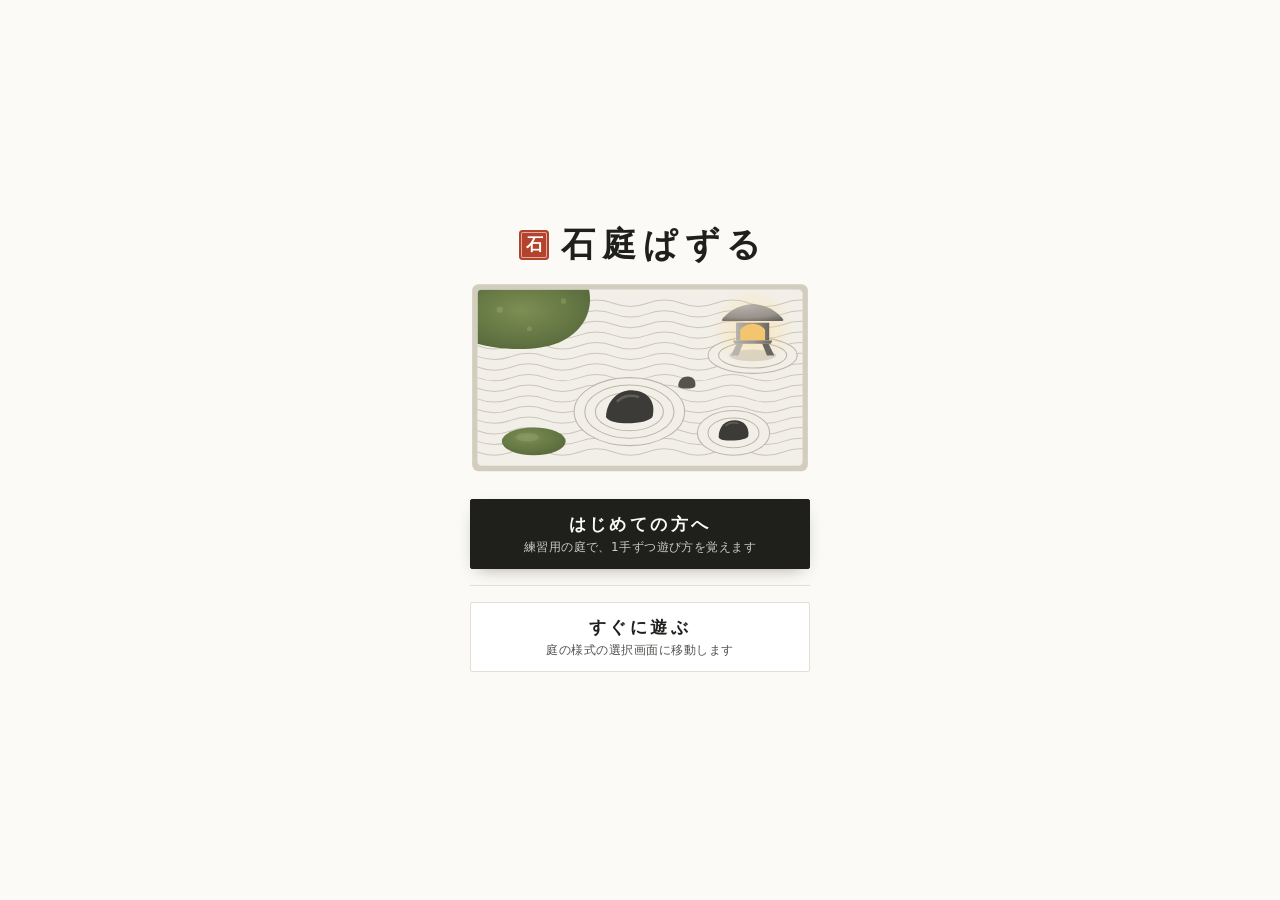
==== index.html @ f19643fb "v2.3.1: tips in 5 pages (六間・八間 / 十間 / 灯籠あり / 六間・八間（難しい） / 十間（難しい）), each tip a numbered card, 行（列） i" ====
<!doctype html>
<html lang="ja">
<head>
<meta charset="utf-8">
<meta name="viewport" content="width=device-width,initial-scale=1,viewport-fit=cover">
<meta http-equiv="Content-Security-Policy" content="default-src 'self'; script-src 'sha256-H4VolUVzAzl2puuQNn9fU8KSKX3/MeM8VnWhk8HGtBQ=' 'sha256-ZgSf10eDrilzN5NNgUy1027sfnDCsRBzr9VFnwRD57Y=' 'sha256-ezRKeuoGDl+JiJjD3fwoya6k+suAHgkbW+NkXWb3ZEU=' 'sha256-+R7pnIRLI8kfmf7xP1w2nuLk8AT3VVh1wG8szeXnAw8=' 'strict-dynamic' https://www.googletagmanager.com; worker-src 'self' blob:; child-src 'self' blob:; style-src 'self' 'unsafe-inline' https://fonts.googleapis.com; font-src https://fonts.gstatic.com; img-src 'self' data: https://*.google-analytics.com https://*.analytics.google.com https://*.googletagmanager.com https://*.g.doubleclick.net https://*.google.com; connect-src 'self' https://fonts.googleapis.com https://fonts.gstatic.com https://*.google-analytics.com https://*.analytics.google.com https://*.googletagmanager.com https://*.g.doubleclick.net https://*.google.com; frame-src 'none'; manifest-src 'self'; object-src 'none'; base-uri 'none'; form-action 'none'; upgrade-insecure-requests">
<meta name="referrer" content="strict-origin-when-cross-origin">
<meta name="google-adsense-account" content="ca-pub-5888401648545585">
<meta name="description" content="苔石の数字を手がかりに、盤面に石を据える論理パズル。どの盤面も推理だけで解けます。">
<meta name="theme-color" content="#fbfaf7">
<meta name="apple-mobile-web-app-capable" content="yes">
<meta name="mobile-web-app-capable" content="yes">
<meta name="apple-mobile-web-app-title" content="石庭ぱずる">
<meta name="apple-mobile-web-app-status-bar-style" content="default">
<meta property="og:title" content="石庭ぱずる">
<meta property="og:description" content="苔石の数字を手がかりに、盤面に石を据える論理パズル。どの盤面も推理だけで解けます。">
<meta property="og:type" content="website">
<meta property="og:url" content="https://puzzle-sekitei.jp/">
<meta property="og:site_name" content="石庭ぱずる">
<meta property="og:locale" content="ja_JP">
<meta property="og:image" content="https://puzzle-sekitei.jp/og.png">
<meta property="og:image:width" content="1200">
<meta property="og:image:height" content="630">
<meta name="twitter:card" content="summary_large_image">
<link rel="canonical" href="https://puzzle-sekitei.jp/">
<link rel="manifest" href="manifest.webmanifest">
<link rel="icon" href="icon.svg" type="image/svg+xml">
<link rel="icon" href="icon-192.png" sizes="192x192" type="image/png">
<link rel="apple-touch-icon" href="apple-touch-icon.png">
<title>石庭ぱずる｜苔石の数字を手がかりに石を置く無料パズル</title>
<link rel="preconnect" href="https://fonts.googleapis.com">
<link rel="preconnect" href="https://fonts.gstatic.com" crossorigin>
<link rel="stylesheet" href="https://fonts.googleapis.com/css2?family=Shippori+Mincho+B1:wght@500;700;800&family=Zen+Kaku+Gothic+New:wght@400;500;700&display=swap">
<style>
/* Layout: one quiet column — the garden is the hero, set in white paper like a karesansui seen from the veranda.
   One deliberate accent: a vermilion seal (落款) beside the name. Single light theme by choice (white base). */
:root{
  --paper:#fbfaf7;       /* washi white */
  --panel:#ffffff;
  --sand:#f2efe8;        /* white gravel */
  --rake:#e2ddd1;        /* rake lines */
  --groove:rgba(120,108,86,.22);   /* grid: the shaded side of a pressed line */
  --ridge:rgba(255,255,255,.6);   /* grid: its lit side */
  --curb:#d3cdc0;        /* stone curb around the garden */
  --curb-dk:#bdb6a7;
  --line:#e2ded4;        /* hairlines */
  --ink:#1f1f1c;         /* sumi */
  --muted:#77736a;
  --stone:#3c3b37;
  --stone-hi:#8d8a80;
  --moss:#5b6d3c;
  --hl:#6f9a4a;          /* 洞察 highlight (若竹) */
  --moss-dk:#43532a;
  --moss-ink:#f7f6ef;
  --shu:#b4432d;         /* vermilion seal */
  --err:#b4432d;
  --display:"Shippori Mincho B1","Hiragino Mincho ProN","Yu Mincho",serif;
  --body:"Zen Kaku Gothic New","Hiragino Sans","Yu Gothic",system-ui,sans-serif;
  color-scheme:light;
}

[hidden]{display:none!important}
html,body{background:var(--paper);color:var(--ink)}
body{margin:0;font-family:var(--body);font-size:15px;line-height:1.75;
  background-image:radial-gradient(rgba(60,50,30,.035) .6px,transparent .8px);background-size:4px 4px;
  padding-left:max(16px,env(safe-area-inset-left,0px));padding-right:max(16px,env(safe-area-inset-right,0px));padding-block:24px 48px}
/* one column on every screen: header, then the garden, then the reference sections below it */
.wrap{max-width:1000px;margin:0 auto;display:grid;grid-template-columns:minmax(0,1fr);gap:28px;align-items:start}

/* ---- header ---- */
header.top{grid-column:1/-1;display:flex;flex-wrap:wrap;align-items:center;justify-content:space-between;gap:12px 24px;
  border-bottom:1px solid var(--line);padding-bottom:16px}
.brand{display:flex;align-items:center;gap:14px;min-width:0}
.seal{flex-shrink:0;width:30px;height:30px;display:grid;place-items:center;background:var(--shu);color:#fff;
  font-family:var(--display);font-weight:700;font-size:17px;line-height:1;border-radius:4px;
  box-shadow:inset 0 0 0 2px var(--shu),inset 0 0 0 3px rgba(255,255,255,.55)}
.brand h1{font-family:var(--display);font-weight:700;font-size:40px;line-height:1;margin:0;letter-spacing:.2em}
.brand p{margin:0;color:var(--muted);font-size:13px;letter-spacing:.08em}

/* segmented choice: plain words, the chosen one underlined in sumi */
.seg{display:inline-flex;gap:2px}
.seg button{border:0;background:transparent;color:var(--muted);font-family:var(--display);font-weight:500;font-size:14px;letter-spacing:.04em;
  padding:6px 10px;border-bottom:1.5px solid transparent;cursor:pointer}
.seg button:hover{color:var(--ink)}
.seg button[aria-pressed="true"]{color:var(--ink);border-bottom-color:var(--ink);font-weight:700}
.seg button:focus-visible,.btn:focus-visible,.cell:focus-visible,.toggle:focus-visible,.close:focus-visible,.tabs button:focus-visible{outline:2px solid var(--moss);outline-offset:2px}

/* ---- status line ---- */
main{min-width:0;display:flex;flex-direction:column;align-items:center;gap:16px}
.status{width:100%;max-width:560px;display:flex;justify-content:space-between;align-items:center;gap:12px;font-size:13px;color:var(--muted);letter-spacing:.06em}
#label{font-family:var(--display);font-weight:700;font-size:15px;color:var(--ink);letter-spacing:.14em}
/* the puzzle number is bookkeeping: tiny and pale in the bottom-right corner */
.tutgo2{display:inline-flex;flex-direction:column;align-items:center;gap:2px;line-height:1.2}
.tutgo2 small{font-size:11px;letter-spacing:.06em;opacity:.75;font-weight:400}
.seedno{grid-column:1;grid-row:3;justify-self:end;align-self:start;margin:5px 1px 0;font-size:11px;line-height:1;color:#b3aea3;letter-spacing:.08em;font-variant-numeric:tabular-nums;user-select:all}
/* shogi-style coordinates: column numbers on top (counted from the right), kanji row numbers on the right */
.boardwrap{display:grid;grid-template-columns:minmax(0,1fr) 38px;grid-template-rows:30px auto auto;column-gap:4px;width:100%;max-width:602px}
.coords{display:grid;font-family:var(--display);font-size:11px;color:var(--muted);line-height:1}
.coords b{font-weight:500}
.edge{display:flex;align-items:center;justify-content:center;gap:4px}
/* a row or column whose stone count can no longer be right: its number turns red and bold too */
.edge b{display:inline-grid;place-items:center;min-width:1.5em;height:1.5em;border-radius:4px;line-height:1}
.edge.bad b{background:var(--err);color:#fff;font-weight:700}
.coords-top{grid-column:1;grid-row:1;padding-inline:9px}
.coords-top .edge{flex-direction:column;justify-content:flex-end;padding-bottom:5px}
.coords-right{grid-column:2;grid-row:2;padding-block:9px}
.coords-right .edge{justify-content:flex-start;padding-left:4px;gap:5px}
.coords-right .pips{flex-direction:column}
.boardwrap .garden{grid-column:1;grid-row:2;max-width:none}

/* ---- the garden: white gravel in a stone curb ---- */
.garden{box-sizing:border-box;width:100%;max-width:560px;position:relative;padding:9px;border-radius:4px;
  background:linear-gradient(160deg,var(--curb),var(--curb-dk));
  box-shadow:inset 0 1px 0 rgba(255,255,255,.6),0 1px 0 rgba(0,0,0,.04),0 24px 40px -30px rgba(50,40,20,.5)}
.board{position:relative;display:grid;gap:0;touch-action:none;container-type:inline-size;user-select:none;-webkit-user-select:none;
  background:var(--sand);
  box-shadow:inset 0 1px 4px rgba(60,50,30,.12)}
.rake{position:absolute;inset:0;width:100%;height:100%;pointer-events:none;overflow:hidden}
/* line widths are in garden units: --px is one screen pixel in those units (set by rakeScale), so lines stay
   about a pixel wide without vector-effect, which iPhone Safari drops inside a fading group */
.rake g path,.rake g circle{fill:none;stroke:var(--rake);stroke-width:calc(var(--px,.03)*1.15);stroke-linecap:round}
/* where the grooves cross: a small pressed point, like the pegs of a stretched string */
.rake .rr{transition:opacity .5s ease}
.rake .rr path{stroke:color-mix(in srgb,var(--rake) 80%,#b5aa94)}
.rake circle.knot{transition:opacity .8s;fill:rgba(120,108,86,.28);stroke:var(--ridge);stroke-width:calc(var(--px,.03)*.8)}
.cell{position:relative;aspect-ratio:1;border:0;padding:0;margin:0;background:transparent;cursor:pointer;
  box-shadow:inset -1px -1px 0 var(--groove),inset 1px 1px 0 var(--ridge);font:inherit;color:inherit}
.cell.edgeR{box-shadow:inset 0 -1px 0 var(--groove),inset 1px 1px 0 var(--ridge)}
.cell.edgeB{box-shadow:inset -1px 0 0 var(--groove),inset 1px 1px 0 var(--ridge)}
.cell.edgeR.edgeB{box-shadow:inset 1px 1px 0 var(--ridge)}
.cell.top{box-shadow:inset -1px -1px 0 var(--groove),inset 1px 0 0 var(--ridge)}
.cell.top.edgeR{box-shadow:inset 0 -1px 0 var(--groove),inset 1px 0 0 var(--ridge)}
.cell.left{box-shadow:inset -1px -1px 0 var(--groove),inset 0 1px 0 var(--ridge)}
.cell.left.edgeB{box-shadow:inset -1px 0 0 var(--groove),inset 0 1px 0 var(--ridge)}
.cell.top.left{box-shadow:inset -1px -1px 0 var(--groove)}
/* stone with raked rings */
.cell .st{position:absolute;inset:17%;background:radial-gradient(circle at 34% 28%,var(--stone-hi),var(--stone) 64%);
  box-shadow:0 0 0 3px var(--sand),0 3px 5px -1px rgba(30,25,15,.35);
  transform:scale(.4);opacity:0;transition:transform .18s ease,opacity .18s ease;z-index:1}
.cell.stone .st{transform:scale(1);opacity:1}
/* stone kinds: low flat (伏石), peaked (須弥山); the round blob is the default */
.cell .st.k-fuse{inset:22% 14% 18%}
.cell .st.k-yama{inset:14% 19% 17%}
.cell.stone.bad .st{background:radial-gradient(circle at 34% 28%,color-mix(in srgb,var(--err) 55%,white),var(--err) 66%)}
/* mark: a small ring drawn into the sand with a fingertip. The sand inside and just round it is
   smoothed (the rake lines stop), and the ring itself is a groove: shaded inside, lit on its lower lip */
.cell .dot{position:absolute;left:50%;top:50%;width:26%;aspect-ratio:1;translate:-50% -50%;border-radius:50%;box-sizing:border-box;
  background:var(--sand);border:1.5px solid rgba(110,98,76,.58);
  box-shadow:inset 0 1px 1.5px rgba(80,70,50,.22),0 1px 0 var(--ridge),0 0 0 3.5px var(--sand);
  opacity:0;transform:scale(.55);transition:opacity .12s,transform .16s ease-out}
.cell.mark .dot{opacity:1;transform:scale(1)}
.cell{transition:box-shadow .8s}
.board.solved .cell{box-shadow:none}
.board.solved .rake .knot{opacity:0}
.board.solved .cell.mark .dot{opacity:0;transform:scale(.55);transition:opacity .5s,transform .5s}
.cell.focus .dot{background:transparent;box-shadow:inset 0 1px 1.5px rgba(80,70,50,.22),0 1px 0 var(--ridge)}
/* moss island: an organic mound rather than a square tile */
.cell.clue{cursor:default}
.cell.clue::before{content:none}
/* 苔石: a mound of moss shaped and lit like the stones (light from the upper left, a ring of smoothed sand
   and a soft shadow) */
.cell.clue .mo{position:absolute;inset:8%;
  background:radial-gradient(circle at 35% 30%,color-mix(in srgb,var(--moss) 70%,#c8d39a),var(--moss) 55%,var(--moss-dk));
  box-shadow:0 1px 2px rgba(30,40,10,.25),inset 0 -2px 3px rgba(0,0,0,.12)}
.cell.clue span{position:absolute;inset:0;display:grid;place-items:center;z-index:1;font-family:var(--display);font-weight:700;
  color:var(--moss-ink);font-size:min(calc(100cqw / var(--cols) * .5),24px)}
.cell.clue.done span{opacity:.5}
.cell.clue.bad .mo{background:radial-gradient(circle at 34% 28%,color-mix(in srgb,var(--err) 60%,white),var(--err) 70%)}
.cell.toro .to{position:absolute;inset:3%;width:94%;height:94%;overflow:visible}
.cell.toro .to .op{fill:url(#toroO)}.cell.toro.bad .to .op{fill:url(#toroOb)}
.cell.toro .to text{font-family:var(--display);font-weight:700;font-size:12px;fill:#f5f0e4}
.cell.toro.done .to text{opacity:.55}
.cell.toro.focus .to{filter:drop-shadow(0 0 1.5px var(--hl)) drop-shadow(0 0 1px var(--hl))}
.cell.hint{animation:hint 1.2s ease 2}
.cell.focus:not(.clue){background:rgba(111,154,74,.28)}
.cell.focus.lamp:not(.clue){background:rgba(246,206,72,.36)}
.cell.blk:not(.clue),.cell.blk.focus:not(.clue){background:rgba(111,154,74,.30)}
/* a 2×2 block: the same tint for all, a frame on its outer sides (et/eb/el/er) */
.blkf{--bt:0;--bb:0;--bl:0;--br:0;--bw:2px;box-shadow:inset 0 calc(var(--bt)*var(--bw)) 0 var(--hl),inset 0 calc(var(--bb)*-1*var(--bw)) 0 var(--hl),inset calc(var(--bl)*var(--bw)) 0 0 var(--hl),inset calc(var(--br)*-1*var(--bw)) 0 0 var(--hl),inset -1px -1px 0 var(--groove),inset 1px 1px 0 var(--ridge)!important}
.blkf.et{--bt:1}.blkf.eb{--bb:1}.blkf.el{--bl:1}.blkf.er{--br:1}
.cell.clue.focus .mo{box-shadow:0 0 0 2px var(--paper),0 0 0 3.5px var(--hl)}
.ph span{display:inline-block}
/* 改行: Japanese text breaks only between phrases (auto-phrase where the browser has it) or after 、。 (the <wbr> added by addWbr) */
body{word-break:keep-all;word-break:auto-phrase;overflow-wrap:anywhere}
.hintmsg{margin:0;min-height:1.75em;width:100%;max-width:560px;text-align:center;font-size:14px;color:var(--ink);letter-spacing:.04em}
@keyframes hint{50%{background-color:rgba(111,154,74,.46)}}
.pips{display:flex;align-items:center;justify-content:center;gap:3px}
.pipmore{display:block;width:6px;height:6px;position:relative;font-style:normal;color:var(--stone)}
.pipmore::before{content:"…";position:absolute;left:50%;top:50%;translate:-50% -58%;font-size:10px;line-height:1;font-weight:700}
.coords-right .pipmore::before{content:"⋮"}
.pips.over .pipmore{color:var(--err)}
.pip{width:6px;height:6px;border-radius:50%;border:1.2px solid var(--curb-dk);box-sizing:border-box}
.pip.on{background:var(--stone);border-color:var(--stone)}
.pips.over .pip,.pips.short .pip.on{border-color:var(--err);background:var(--err)}
.pips.short .pip:not(.on){border-color:var(--err)}   /* short: the stones placed stay filled, the missing ones stay hollow */

/* ---- buttons: thin-lined, mincho lettering ---- */
.tools{display:grid;grid-template-columns:repeat(5,minmax(0,1fr));gap:8px;width:100%;max-width:602px}
.tools .btn{justify-content:center;min-width:0}
.tools .btn{padding-inline:12px;white-space:nowrap}
.btn{font-family:var(--display);font-weight:500;font-size:14px;letter-spacing:.06em;border:1px solid var(--line);background:var(--panel);color:var(--ink);
  border-radius:2px;padding:9px 16px;cursor:pointer;display:inline-flex;gap:8px;align-items:center;transition:border-color .15s,background .15s}
.btn:hover{border-color:var(--ink)}
.btn:active{background:var(--sand)}
.btn.primary{background:var(--ink);color:var(--paper);border-color:var(--ink)}
.btn.primary:hover{background:#34342f}
.modeicon{width:10px;height:10px;border-radius:50%;background:var(--stone);display:inline-block;flex-shrink:0}
.modeicon.ring{background:transparent;border:1.5px solid var(--stone);width:7px;height:7px}
/* 石 | 印 toggle: both choices always visible, the active one in full ink */
.btn.mode{gap:0}
.mopt{display:inline-flex;align-items:center;gap:5px;color:var(--muted);opacity:.45;transition:opacity .15s,color .15s}
.mopt.on{color:var(--ink);opacity:1;font-weight:700}
.msep{width:1px;height:14px;background:var(--line);margin:0 9px;flex-shrink:0}
/* two-line button: action word + what it does */
.btn.two{flex-direction:column;gap:1px;line-height:1.25;padding-block:6px}
.btn.two small{font-family:var(--body);font-size:11px;color:var(--muted);letter-spacing:0;font-weight:400}
.btn.em{background:var(--ink);color:var(--paper);border-color:var(--ink)}
.btn.em:hover{background:#34342f}
.topbtns{display:flex;gap:8px;align-items:center}
aside .seg{display:flex;width:100%;box-sizing:border-box;border-bottom:1px solid var(--line)}
aside .seg button{flex:1;padding:9px 2px;font-size:13px;margin-bottom:-1px;white-space:nowrap;letter-spacing:0}
/* sub-headings inside 庭の種類: quiet labels, no seal mark */
.sublabel{margin:30px 0 0;font-size:12px;color:var(--muted);letter-spacing:.14em}
.segnote{margin-top:8px!important}

/* ---- side panel ---- */
aside{min-width:0;width:100%;max-width:582px;justify-self:center;display:flex;flex-direction:column;margin-top:20px}
.sheet-body{display:flex;flex-direction:column;gap:34px}
/* PC: the big groups (遊び方 / コツ / 記録 / 音) are parted by a double line, the parts within each by a hairline */
@media (min-width:821px){aside :is(section,.adslot) + section:is(#tipsTop,[data-tab="records"],#soundTop,#termsTop){border-top:4px double var(--curb-dk);padding-top:38px;margin-top:8px}}
aside :is(section,.adslot) + section{border-top:1px solid var(--line);padding-top:30px}
/* the lantern rule: what its light reaches, and how it counts, each on its own line */
.intro-rules span.tonote{margin-top:2px;font-size:12px;opacity:.85}

/* the lantern to tap in the first 灯籠 lesson: a gentle pulse */
.cell.tapme svg{animation:tapme 1.2s ease-in-out infinite}
@keyframes tapme{50%{transform:scale(1.14)}}
aside h2{font-family:var(--display);font-weight:700;font-size:17px;margin:0 0 8px;letter-spacing:.14em;display:flex;align-items:center;gap:8px}
aside h2::before{content:"";width:5px;height:5px;background:var(--shu);flex-shrink:0}
/* 解き方のコツ: table of contents */
.tipnav{list-style:none;margin:4px 0 0;padding:0;border-top:1px solid var(--line)}
.tipslead{margin:12px 0 0}
.tipnav li{border-bottom:1px solid var(--line)}
.tipnav button{all:unset;box-sizing:border-box;width:100%;display:flex;align-items:baseline;gap:12px;padding:11px 4px;cursor:pointer;color:var(--ink);font-size:14px;letter-spacing:.06em}
.tipnav button:hover .tt,.tipnav button:focus-visible .tt{color:var(--shu)}
.tipnav button:focus-visible{outline:2px solid var(--shu);outline-offset:-2px}
.tipnav .tn{font-family:var(--display);color:var(--shu);width:1.4em;text-align:center}
.tipnav .tt{flex:1;font-family:var(--display);font-weight:700}
.tipnav .tc{font-size:12px;color:var(--muted)}
.tipnav .tc::after{content:"›";margin-left:8px;font-size:15px}
/* 解き方のコツ: the table of contents and each part are pages of their own; the one not shown carries [hidden] */
aside section[data-tab="tips"][hidden][hidden][hidden]{display:none!important}
/* a コツ page has its own ad at its foot: the menu pages' shared ad stays out (one ad per page) */
aside.tippage .adslot[data-ad="sheet"]{display:none!important}
.tippager{display:flex}
.tippager.top{margin:0 0 10px}
.tippager.foot{justify-content:center;margin:24px 0 0}
.tippager .up{all:unset;cursor:pointer;font-size:12px;color:var(--muted);letter-spacing:.06em;padding:6px 2px}
.tippager .up::before{content:"‹ "}
.tippager .up:hover,.tippager .up:focus-visible{color:var(--shu);text-decoration:underline;text-underline-offset:3px}
aside ol{margin:0;padding-left:1.4em;display:flex;flex-direction:column;gap:6px}
aside p{margin:0}
.small{font-size:13px;color:var(--muted);line-height:1.7}
.legend{display:grid;grid-template-columns:auto 1fr;gap:10px 12px;align-items:center;font-size:13px}
.legend .sw{justify-self:center}
.minibtn{justify-self:stretch;text-align:center;font-family:var(--display);font-weight:500;font-size:11px;letter-spacing:.04em;white-space:nowrap;color:var(--ink);background:var(--panel);border:1px solid var(--line);border-radius:2px;padding:5px 7px;line-height:1.2}
.sw{width:28px;height:28px;position:relative;background:var(--sand);background-image:repeating-linear-gradient(0deg,transparent 0 5px,var(--rake) 5px 6px);
  border-radius:2px;box-shadow:inset 0 0 0 1px var(--line)}
.sw.c{background:transparent;box-shadow:none;display:grid;place-items:center;color:var(--moss-ink);font-family:var(--display);font-weight:700}
.sw.c::before{content:"";position:absolute;inset:1px;border-radius:46% 52% 44% 50% / 50% 44% 54% 46%;background:radial-gradient(circle at 35% 30%,color-mix(in srgb,var(--moss) 70%,#c8d39a),var(--moss) 55%,var(--moss-dk));z-index:-1}
.sw.c{isolation:isolate}
.sw .s{position:absolute;inset:6px;border-radius:50%;background:radial-gradient(circle at 34% 28%,var(--stone-hi),var(--stone) 64%)}
.sw .d{position:absolute;left:50%;top:50%;width:9px;height:9px;translate:-50% -50%;border-radius:50%;box-sizing:border-box;background:var(--sand);
  border:1.5px solid rgba(110,98,76,.58);box-shadow:inset 0 1px 1.5px rgba(80,70,50,.22),0 1px 0 rgba(255,255,255,.85),0 0 0 3px var(--sand)}
.records{display:flex;flex-direction:column;gap:16px}
.rectab{width:100%;border-collapse:collapse;font-variant-numeric:tabular-nums;table-layout:fixed}
.rectab thead th.cap{text-align:left;font-family:var(--display);font-weight:700;font-size:13px;letter-spacing:.08em;color:var(--ink);white-space:nowrap}
.rectab th,.rectab td{padding:7px 6px;border-bottom:1px solid var(--line);text-align:center;line-height:1.3}
.rectab thead th{font-weight:400;font-size:12px;color:var(--muted);letter-spacing:.06em;border-bottom-color:var(--curb)}
.rectab tbody th{font-family:var(--display);font-weight:700;font-size:14px;letter-spacing:.08em;text-align:left;width:22%}
.rectab td b{display:block;font-family:var(--display);font-weight:700;font-size:15px}
.rectab td small{font-size:11px;color:var(--muted)}
.rectab td.none{color:var(--muted)}.rectab tbody tr{height:44px}
.recnote{margin:0}

/* ---- veil over the garden (loading / solved) ---- */
.veil{position:absolute;inset:0;display:grid;place-items:center;background:color-mix(in srgb,var(--paper) 72%,transparent);backdrop-filter:blur(2px);z-index:5;text-align:center;padding:16px}
.veil .card{background:var(--panel);border:1px solid var(--line);border-radius:4px;padding:24px 28px 22px;display:flex;flex-direction:column;gap:10px;align-items:center;max-width:320px;
  box-shadow:0 20px 40px -24px rgba(40,30,10,.35)}
.veil h3{font-family:var(--display);font-weight:700;font-size:28px;margin:0;letter-spacing:.2em;padding-left:.24em}
.veil h3::after{content:"";display:block;width:20px;height:20px;margin:10px auto 0;background:var(--shu);border-radius:2px;
  box-shadow:inset 0 0 0 2px var(--shu),inset 0 0 0 3px rgba(255,255,255,.55)}
.veil.solid{inset:9px;background:var(--sand);backdrop-filter:none}   /* the garden before it starts is plain sand */
.vlabel{margin:0;font-family:var(--display);font-weight:700;font-size:14px;letter-spacing:.04em;white-space:nowrap}
.startgo{padding:12px 36px;font-size:16px;letter-spacing:.3em;margin-top:4px}
/* solved card: compact so it fits even the smallest garden on a phone */
.card.win{padding:16px 16px 14px;gap:9px;width:min(316px,calc(100vw - 32px));max-width:316px;box-sizing:border-box}
.card.win h3{font-size:24px;letter-spacing:.2em;padding-left:.2em}
.card.win h3::after{content:none}
.card.win .winmeta{line-height:1.7}
.card.win .small{font-size:12px;line-height:1.5}
.card .guidetext{text-align:left;line-height:1.7;margin:2px 0 4px}
.card.start .startgo.guidego{align-self:stretch;justify-content:center;padding:10px 12px;font-size:14px;letter-spacing:.08em}.card .guideskip{margin-top:-2px}
.winbtns{width:100%;display:flex;gap:6px;justify-content:center;flex-wrap:nowrap;padding-top:11px;margin-top:2px;border-top:1px solid var(--line)}
.winbtns.top{padding-top:0;margin-top:4px;border-top:0}
.winbtns .btn{flex:1 1 0;min-width:0;padding:8px 4px;font-size:13px;letter-spacing:.04em;justify-content:center;white-space:nowrap}
.spinner{width:26px;height:26px;border-radius:50%;border:1.5px solid var(--line);border-top-color:var(--ink);animation:spin 1.1s linear infinite}
@keyframes spin{to{transform:rotate(360deg)}}

/* ---- sound settings ---- */
.snd{display:grid;grid-template-columns:auto minmax(0,1fr);gap:12px 14px;align-items:center}
.toggle{font-family:var(--display);font-weight:500;font-size:14px;letter-spacing:.06em;display:inline-flex;align-items:center;justify-content:space-between;gap:10px;min-width:104px;
  border:1px solid var(--line);background:var(--panel);color:var(--muted);border-radius:2px;padding:6px 7px 6px 12px;cursor:pointer}
.toggle b{font-weight:700;font-size:12px;min-width:24px;text-align:center;border-radius:2px;padding:1px 6px;background:var(--sand);color:var(--muted)}
.toggle[aria-pressed="true"]{color:var(--ink);border-color:var(--ink)}
.toggle[aria-pressed="true"] b{background:var(--ink);color:var(--paper)}
.snd input[type=range]{width:100%;accent-color:var(--ink)}
/* 設定: 音 and 盤面, each under a small heading */
.sethead{font-family:var(--display);font-weight:700;font-size:14px;letter-spacing:.14em;margin:22px 0 10px;padding-bottom:4px;border-bottom:1px solid var(--line);color:var(--ink)}
.sethead:first-of-type{margin-top:6px}
.opts{display:grid;gap:14px}
.optrow .toggle{min-width:180px}
.optrow .small{margin:6px 0 0}
html.notime .clock{visibility:hidden}
/* ---- ad slots: off unless ads are switched on (html.ads) or shown as test frames (html.adtest).
   Each slot keeps its height before the ad arrives, so nothing on the page jumps when it loads.
   Never on the one-screen garden, never inside a dialog card or over the board. ---- */
.adslot{display:none;box-sizing:border-box;width:100%;margin:28px auto 0;text-align:center}
html.ads .adslot,html.adtest .adslot{display:block}
.adslot .adlabel{display:block;font-size:11px;letter-spacing:.2em;color:var(--muted);margin-bottom:4px}
.adslot .adbox{display:grid;place-items:center;min-height:var(--adh,100px);max-width:var(--adw,336px);margin:0 auto;overflow:hidden}
.adslot.wide{--adw:728px;--adh:90px}
html.adtest .adslot .adbox{border:1.5px dashed color-mix(in srgb,var(--muted) 55%,transparent);background:repeating-linear-gradient(135deg,transparent 0 9px,rgba(120,110,90,.05) 9px 10px);
  color:var(--muted);font-size:12px;line-height:1.5}
@media (max-width:820px){.adslot.wide{display:none!important}}
body.picking .adslot.wide{display:none!important}
/* the garden screen on a phone: a 320×50 banner under the buttons, kept well apart from them (no stray taps); the garden shrinks to make room (wider screens use the slot below the garden) */
.adslot.gardenad{display:none!important}
/* only on screens tall enough to spare it: on short phones (iPhone SE and the like) the garden would get too small */
@media (max-width:820px) and (min-height:700px){
  html:is(.ads,.adtest) .adslot.gardenad{display:block!important;flex-shrink:0;margin:22px auto 0;--adw:320px;--adh:50px}
  .adslot.gardenad .adlabel{font-size:9px;letter-spacing:.2em;margin-bottom:1px;line-height:1.2}
  html:is(.ads,.adtest) body:not(.tutmode) main{padding-bottom:max(6px,env(safe-area-inset-bottom,0px))}
  body.tutmode .adslot.gardenad{display:none!important}   /* not during practice */
}
/* site footer: about / privacy */
.sitefoot{grid-column:1/-1;margin-top:36px;padding:18px 0 4px;border-top:1px solid var(--line);text-align:center;font-size:13px;color:var(--muted);letter-spacing:.06em}
.sitefoot a{color:inherit;text-underline-offset:3px}
.footnav{display:block}
/* 規約等 is held back until ads are shown (TERMS_ON in the script) */
html.noterms :is([data-jump="termsTop"],#termsTop,#footAbout,.footnav[aria-label="規約"]){display:none!important}
.footnav + .footnav{margin-top:4px}
.sitefoot a + a::before{content:"\FF5C";display:inline-block;margin:0 10px;color:var(--line);text-decoration:none}
body.picking .sitefoot{display:none}
/* the garden page: the site map is one small block under the garden, so the whole page fits on one screen */
html:not(.tabview):not(.doc) body{padding-bottom:10px}
html:not(.tabview):not(.doc) .sitefoot{margin-top:0;padding:7px 0 0;font-size:11px;line-height:1.55;letter-spacing:.02em}
html:not(.tabview):not(.doc) .sitefoot a+a::before{margin:0 6px}
html:not(.tabview):not(.doc) .sitefoot .footnav{display:inline}
html:not(.tabview):not(.doc) .sitefoot .footnav+.footnav{margin:0}
html:not(.tabview):not(.doc) .sitefoot .footnav+.footnav::before{content:"\FF5C";display:inline-block;margin:0 6px;color:var(--line)}
html:not(.tabview):not(.doc) .sitefoot>div{display:inline;margin:0 0 0 12px!important}
@media (min-width:821px){
  html:not(.tabview):not(.doc) body{padding-top:12px}
  html:not(.tabview):not(.doc) .wrap{gap:14px}
  html:not(.tabview):not(.doc) .sitefoot{margin-top:2px}
}
/* a short PC window: the ad under the garden is the 320×50 one, so the garden keeps a fair size */
@media (min-width:821px) and (max-height:800px){
  .adslot.wide{--adw:320px;--adh:50px;margin-top:22px}
  .adslot.wide .adlabel{font-size:9px;margin-bottom:1px;line-height:1.2}
}
.policy{margin-top:36px;scroll-margin-top:64px}   /* separate documents: a wider gap between them; the scroll margin clears the phone header */
.policy h4{scroll-margin-top:64px;font-family:var(--display);font-size:14px;margin:16px 0 4px;letter-spacing:.08em}
.policy p{margin:0 0 6px}

.policy a,.about a{color:var(--ink);text-underline-offset:3px}
.policy em{font-style:normal;font-weight:700;color:var(--ink);margin-right:.6em}
.docdate{margin-top:14px!important}
.about{display:grid;grid-template-columns:auto minmax(0,1fr);gap:6px 14px;margin:4px 0 0;font-size:13px;line-height:1.7}
.about dt{font-weight:700;white-space:nowrap}.about dd{margin:0;color:var(--muted)}
.extlist{display:grid;gap:10px;margin:6px 0 8px}
.ext{border:1px solid var(--line);border-radius:4px;padding:8px 12px}
.ext>b{font-size:13px;letter-spacing:.04em}

.ext p{margin:3px 0 0}

.kou{margin:0 0 6px;padding-left:1.5em}
.kou>li{margin:0 0 4px;padding-left:.2em}
.go{list-style:none;counter-reset:go;margin:0 0 6px;padding-left:2.6em}
.go>li{counter-increment:go;position:relative;margin:2px 0}
.go>li::before{content:"（" counter(go) "）";position:absolute;right:100%;white-space:nowrap}
.kou .go{margin:4px 0 2px;padding-left:2.4em}

/* ---- first-visit rules popup ---- */
.intro{border:1px solid var(--line);border-radius:4px;background:var(--panel);color:var(--ink);padding:0;
  width:min(440px,calc(100vw - 32px));max-height:calc(100% - 32px);overflow:auto;box-sizing:border-box;
  box-shadow:0 30px 60px -24px rgba(40,30,10,.4)}
.intro::before{content:"";display:block;height:10px;background:var(--sand);background-image:repeating-linear-gradient(0deg,transparent 0 2px,var(--rake) 2px 3px);border-bottom:1px solid var(--line)}
.intro-x{position:absolute;top:16px;right:10px;z-index:1}
.intro-x:hover{color:var(--ink)}
.intro::backdrop{background:rgba(40,36,28,.35)}
.intro-body{padding:20px 22px 20px;display:flex;flex-direction:column;gap:12px}
.intro-eyebrow{margin:0;font-size:12px;letter-spacing:.2em;color:var(--shu)}
.intro h2{font-family:var(--display);font-weight:700;font-size:28px;line-height:1.2;margin:0;letter-spacing:.14em}
.intro-lead{margin:0;color:var(--muted);font-size:14px;line-height:1.75}

aside .intro-rules{margin:0 0 8px}
.ipagetabs{display:flex;border-bottom:1px solid var(--line);margin-top:2px}
.ipagetabs button{flex:1 1 0;font-family:var(--display);font-weight:500;font-size:14px;border:0;background:transparent;color:var(--muted);padding:8px 0;border-bottom:2px solid transparent;margin-bottom:-1px;cursor:pointer;white-space:nowrap}
.ipagetabs button[aria-selected="true"]{color:var(--ink);font-weight:700;border-bottom-color:var(--shu)}
/* every page sits in the same cell, so the popup keeps the height of the tallest one */
.ipages{display:grid}
.ipage{grid-area:1/1;display:flex;flex-direction:column;gap:10px;justify-content:center;visibility:hidden}
.ipage.on{visibility:visible}
.ipage .intro-rules{margin:0}
.ipage .goalfig{margin:6px 0 0}
#intro .intro-body{gap:10px}
#intro.last #introNext,#intro:not(.last) #introTut,#intro:not(.last) #introGo{display:none}
#intro .introbtns{flex-direction:row}#intro .introbtns .btn{flex:1 1 0;letter-spacing:.08em;padding:12px 6px}
#intro .introbtns #introNext{flex:1 1 100%}
/* small screens: tighter type and spacing so each page needs no scrolling */
@media (max-width:820px){
  #intro .intro-body{padding:16px 18px 16px;gap:8px}
  #intro h2{font-size:22px}
  #intro .intro-eyebrow{font-size:11px}
  #intro .intro-lead{font-size:13px;line-height:1.6}
  #intro .intro-x{top:10px}
  .ipage .intro-rules{gap:10px;padding:4px 0}
  .ipage .intro-rules li{grid-template-columns:58px minmax(0,1fr);gap:12px}
  .ipage .intro-rules .mini{grid-template-columns:repeat(var(--c),calc(54px / var(--c)))}
  .ipage .intro-rules .mini.toro{grid-template-columns:repeat(var(--c),18px)}
  .ipage .intro-rules li.torule{grid-template-columns:72px minmax(0,1fr)}
  .ipage .intro-rules b{font-size:14px;line-height:1.45}
  .ipage .intro-rules span{font-size:12px;line-height:1.5}
  .ipage .legend{font-size:13px}
}
.intro-rules{list-style:none;margin:4px 0;padding:6px 0;display:flex;flex-direction:column;gap:14px}
.addrule{border-top:1px dashed var(--line);margin:6px 0 8px;padding-top:12px}
.addlabel{margin:0 0 2px;font-size:12px;color:var(--muted);letter-spacing:.14em}
.intro-rules li{display:grid;grid-template-columns:72px minmax(0,1fr);gap:14px;align-items:center}
.intro-rules b{display:block;font-family:var(--display);font-weight:700;font-size:15px;line-height:1.5;letter-spacing:.04em}
.intro-rules span{display:block;font-size:13px;color:var(--muted);line-height:1.65}
.mini{display:grid;grid-template-columns:repeat(var(--c),calc(66px / var(--c)));justify-self:center;
  background:var(--sand);background-image:url("data:image/svg+xml,%3Csvg xmlns='http://www.w3.org/2000/svg' width='44' height='5' viewBox='0 0 44 5' preserveAspectRatio='none'%3E%3Cpath d='M0 -10.5Q11 -16 22 -10.5T44 -10.5M0 -5.5Q11 -11 22 -5.5T44 -5.5M0 -0.5Q11 -6 22 -0.5T44 -0.5M0 4.5Q11 -1 22 4.5T44 4.5M0 9.5Q11 4 22 9.5T44 9.5M0 14.5Q11 9 22 14.5T44 14.5M0 19.5Q11 14 22 19.5T44 19.5' fill='none' stroke='%23e2ddd1' stroke-width='1'/%3E%3C/svg%3E");background-size:44px 5px;
  border:3px solid var(--curb);border-radius:2px}
/* the 8 cells round a stone (up, down, sideways and diagonal) can take no stone: a red cross on each */
.mini i.x::before,.mini i.x::after{content:"";position:absolute;left:50%;top:50%;width:44%;height:1.6px;border-radius:2px;background:color-mix(in srgb,var(--err) 85%,transparent);translate:-50% -50%;rotate:45deg}
.mini i.x::after{rotate:-45deg}
.mini.lit i.m{background:var(--sand);background-image:url("data:image/svg+xml,%3Csvg xmlns='http://www.w3.org/2000/svg' width='44' height='5' viewBox='0 0 44 5' preserveAspectRatio='none'%3E%3Cpath d='M0 -10.5Q11 -16 22 -10.5T44 -10.5M0 -5.5Q11 -11 22 -5.5T44 -5.5M0 -0.5Q11 -6 22 -0.5T44 -0.5M0 4.5Q11 -1 22 4.5T44 4.5M0 9.5Q11 4 22 9.5T44 9.5M0 14.5Q11 9 22 14.5T44 14.5M0 19.5Q11 14 22 19.5T44 19.5' fill='none' stroke='%23e2ddd1' stroke-width='1'/%3E%3C/svg%3E");background-size:44px 5px}
.mini.lit{background-image:linear-gradient(color-mix(in srgb,var(--moss) 20%,transparent),color-mix(in srgb,var(--moss) 20%,transparent)),url("data:image/svg+xml,%3Csvg xmlns='http://www.w3.org/2000/svg' width='44' height='5' viewBox='0 0 44 5' preserveAspectRatio='none'%3E%3Cpath d='M0 -10.5Q11 -16 22 -10.5T44 -10.5M0 -5.5Q11 -11 22 -5.5T44 -5.5M0 -0.5Q11 -6 22 -0.5T44 -0.5M0 4.5Q11 -1 22 4.5T44 4.5M0 9.5Q11 4 22 9.5T44 9.5M0 14.5Q11 9 22 14.5T44 14.5M0 19.5Q11 14 22 19.5T44 19.5' fill='none' stroke='%23e2ddd1' stroke-width='1'/%3E%3C/svg%3E");background-size:auto,44px 5px}
.mini.toro{grid-template-columns:repeat(var(--c),22px)}
.intro-rules li.torule{grid-template-columns:88px minmax(0,1fr)}
.mini i.r{background:color-mix(in srgb,var(--moss) 18%,transparent)}
.mini.toro i.r{background:rgba(246,206,72,.36)}
.mini i.l{display:block}.mini i.l svg{position:absolute;inset:0;width:100%;height:100%;overflow:visible}
.mini i.l text{font-family:var(--display);font-weight:700;font-size:14px;fill:#f5f0e4}
.mini i{aspect-ratio:1;position:relative;font-style:normal;box-shadow:inset 0 0 0 .5px color-mix(in srgb,var(--ink) 8%,transparent)}
.mini i.s::after{content:"";position:absolute;inset:16%;border-radius:50%;background:radial-gradient(circle at 34% 28%,var(--stone-hi),var(--stone) 64%);box-shadow:0 2px 3px -1px rgba(30,25,15,.35)}
.mini i.s.bad::after{background:radial-gradient(circle at 34% 28%,color-mix(in srgb,var(--err) 55%,white),var(--err) 66%)}
.mini i.m{display:grid;place-items:center;color:var(--moss-ink);font-family:var(--display);font-weight:700;font-size:13px;isolation:isolate}
.mini i.m::before{content:"";position:absolute;inset:6%;border-radius:46% 52% 44% 50% / 50% 44% 54% 46%;background:radial-gradient(circle at 35% 30%,color-mix(in srgb,var(--moss) 70%,#c8d39a),var(--moss) 55%,var(--moss-dk));z-index:-1}
.intro.ask{width:min(340px,calc(100vw - 32px))}
.intro.ask h2{font-size:21px;letter-spacing:.14em}
.intro.pick{width:min(420px,calc(100vw - 32px))}
.intro.pick h2{font-size:22px;letter-spacing:.14em}
.pick .sublabel{margin-top:22px}
.pick .sublabel:first-child{margin-top:0}
/* 庭の様式: each heading in ink, led by a small vermilion dot */
.pick .sublabel{color:var(--ink);font-weight:700;display:flex;align-items:center;gap:7px}
.pick .sublabel::before{content:"";width:5px;height:5px;border-radius:50%;background:var(--shu);flex-shrink:0}

.pick .seg{display:flex;width:100%;box-sizing:border-box;border-bottom:1px solid var(--line)}
.pick .seg button{flex:1;padding:9px 2px;font-size:14px;margin-bottom:-1px;white-space:nowrap;letter-spacing:0}
.pick .segnote{margin:6px 0 0!important}
.seg button.locked{opacity:.4;cursor:default}
/* laid out like the choices above: an underlined row in the same lettering (16px keeps iPhone from zooming in) */
.pickno{display:block;width:100%;box-sizing:border-box;padding:7px 2px 8px;border:0;border-bottom:1px solid var(--line);border-radius:0;
  background:transparent;color:var(--ink);font:500 16px var(--display);letter-spacing:.06em;text-align:center}
.pickno{text-transform:uppercase;letter-spacing:.14em}
.pickno::placeholder{text-transform:none;letter-spacing:normal;color:var(--muted);opacity:.7}
.pickno:focus{outline:0;border-bottom-color:var(--ink)}
.pickno.bad{border-color:var(--err)}
.pick .pickrow .sublabel{margin-top:22px}
.pickrow.off label,.pickrow.off .pickno{opacity:.45}
.pickno:disabled{cursor:not-allowed}
#pickNoNote.bad{color:var(--err)}
#pickNoNote.again{color:var(--shu)}
/* a garden solved before, played again: it does not count in 記録 */
.replaynote{margin:0;align-self:stretch;font-size:12px;line-height:1.55;color:var(--shu);text-align:center}
.askbtns{display:grid;grid-template-columns:1fr 1fr;gap:8px;margin-top:4px}
.askbtns .btn{justify-content:center;padding:11px;font-size:14px;letter-spacing:.14em}
.pats{display:flex;flex-direction:column;gap:12px;margin-top:16px;counter-reset:tip}
.basics{margin:14px 0 22px;padding:12px 14px;border:1px solid var(--line);border-radius:4px;background:color-mix(in srgb,var(--ink) 3%,transparent)}
.basics .basicshead{margin:0;font-size:13px;font-weight:700;letter-spacing:.06em}
.basics ol{margin:6px 0 0;padding-left:1.4em}
.basics li{margin:8px 0 0;font-size:13px;line-height:1.6}
.basics li b{display:block}
.basics li span{display:block;color:var(--muted);font-size:12px}
.basics li+li{margin-top:14px;padding-top:12px;border-top:1px dashed color-mix(in srgb,var(--ink) 14%,transparent)}
.basics .bfig{justify-content:flex-start;gap:8px;margin:8px 0 2px}
.basics .bfig .mini{grid-template-columns:repeat(var(--c),20px)}
.basics .bfig .mini i{box-shadow:inset 0 0 0 .5px color-mix(in srgb,var(--ink) 16%,transparent)}
.basics .bfig .mini i.r{background:color-mix(in srgb,var(--shu) 14%,var(--sand));box-shadow:inset 0 0 0 1.5px color-mix(in srgb,var(--shu) 70%,transparent)}
.basics .bfig figcaption{font-size:10px;letter-spacing:.04em}
.basics .bfig .goalarrow{margin-bottom:16px;font-size:13px}
@media (max-width:360px){.basics .bfig .mini{grid-template-columns:repeat(var(--c),17px)}}
.card .drillnote{margin-top:8px;padding-top:8px;border-top:1px dashed color-mix(in srgb,var(--ink) 14%,transparent)}
/* a group of tips: a heading with a rule running out to the right */
.patgroup{display:flex;align-items:center;gap:10px;margin:18px 0 0;font-family:var(--display);font-weight:700;font-size:16px;letter-spacing:.08em;color:var(--shu)}
.patgroup::before{content:"";flex:none;width:4px;height:1.1em;border-radius:1px;background:var(--shu)}
.patgroup::after{content:"";flex:1;height:1px;background:color-mix(in srgb,var(--shu) 40%,transparent)}
.pats>.patgroup:first-child{margin-top:0}
.patgroup+.small{margin:-4px 0 2px}
.tipsep{margin:22px 0 0;border-top:1.5px dashed color-mix(in srgb,var(--ink) 26%,transparent)}   /* the tips above, the lesson button below */
.tipsep+.tutgo{margin-top:18px}
/* one tip: a card, its number and title first, then the garden sizes, then the figures */
.patrow{counter-increment:tip;display:flex;flex-direction:column;gap:8px;padding:13px 14px 15px;border:1px solid var(--line);border-radius:6px;background:color-mix(in srgb,var(--ink) 3%,transparent)}
.patrow > b{order:-2;display:flex;align-items:flex-start;gap:9px;font-family:var(--display);font-size:15px;line-height:1.55;letter-spacing:.04em}
.patrow > b::before{content:counter(tip);flex:none;display:grid;place-items:center;width:22px;height:22px;margin-top:1px;border-radius:50%;background:var(--shu);color:#fff;font-family:var(--body);font-size:12px;font-weight:700;letter-spacing:0}
.patrow > .tags{order:-1;padding-left:31px}
.patrow .patpair{margin-top:2px}
@media (max-width:420px){.patrow{padding:12px 10px 14px}.patrow > b{font-size:14px}}
.patrow p b{color:var(--ink)}
.patrow p{margin:0}
.patrow p.patsub{font-size:12px;color:var(--muted);letter-spacing:.06em;margin-top:4px}
.patpair{display:flex;align-items:center;gap:10px;flex-wrap:wrap}
.patpair figure{margin:0;display:flex;flex-direction:column;align-items:center;gap:3px}
.patpair figcaption{font-size:11px;color:var(--muted);letter-spacing:.08em}
.patarrow{color:var(--muted);font-size:14px;margin-bottom:16px}
.tags{display:flex;flex-wrap:wrap;gap:4px}
.tag{padding:1px 6px;font-family:var(--body);font-size:10px;letter-spacing:.04em;color:var(--shu);border:1px solid color-mix(in srgb,var(--shu) 45%,transparent);border-radius:2px;line-height:1.5;background:var(--panel)}
.tag.hard{color:#fff;background:var(--shu);border-color:var(--shu)}

.patw .patcols{grid-template-columns:repeat(var(--c),15px)}
.patw .patrows{grid-template-rows:repeat(var(--r),15px);line-height:15px}
.patw .pat i{width:15px;height:15px;font-size:10px}
.patw .pat{grid-template-columns:repeat(var(--c),15px)}
.patt .patcols{grid-template-columns:repeat(var(--c),22px)}.patt .pat{grid-template-columns:repeat(var(--c),22px)}
.patt .patrows{grid-template-rows:repeat(var(--r),22px);line-height:22px}
.patt .pat i{width:22px;height:22px;font-size:12px}.patt .pat i.m{font-size:13px}
.pat i.l svg{position:absolute;inset:0;width:100%;height:100%;overflow:visible}
.pat i.l text{font-family:var(--display);font-weight:700;font-size:14px;fill:#f5f0e4}
.patb{display:grid;grid-template-columns:auto 12px;grid-template-rows:12px auto;column-gap:2px}
.patcols{display:grid;grid-template-columns:repeat(6,17px);padding:0 2px;font-size:8.5px;color:var(--muted);text-align:center;line-height:12px}
.patrows{grid-row:2;grid-column:2;display:grid;grid-template-rows:repeat(6,17px);padding:4px 0 2px;font-size:8.5px;color:var(--muted);line-height:17px}
.patcols span,.patrows span{display:block}
.pat{grid-row:2;grid-column:1;display:grid;grid-template-columns:repeat(var(--c),17px);background:var(--sand);border:2px solid var(--curb);border-radius:2px;margin-top:2px}
.pat i{width:17px;height:17px;position:relative;display:grid;place-items:center;font-style:normal;font-size:11px;line-height:1;color:var(--muted);
  box-shadow:inset -1px -1px 0 var(--groove),inset 1px 1px 0 var(--ridge)}
.pat i.h{background:rgba(111,154,74,.30)}
.pat i.blkf{--bw:1.5px;background:rgba(111,154,74,.30)}
.pat i.u{background:color-mix(in srgb,var(--shu) 6%,transparent);box-shadow:inset 1.5px 0 0 color-mix(in srgb,var(--shu) 55%,transparent),inset -1.5px 0 0 color-mix(in srgb,var(--shu) 55%,transparent)}
.pat i.c{background:color-mix(in srgb,var(--shu) 13%,transparent)}
.pat i.s::after{content:"";position:absolute;inset:16%;border-radius:50%;background:radial-gradient(circle at 34% 28%,var(--stone-hi),var(--stone) 64%)}
.pat i.m{color:var(--moss-ink);font-family:var(--display);font-weight:700;font-size:11px;isolation:isolate}
.pat i.m::before{content:"";position:absolute;inset:6%;border-radius:46% 52% 44% 50% / 50% 44% 54% 46%;background:radial-gradient(circle at 35% 30%,color-mix(in srgb,var(--moss) 70%,#c8d39a),var(--moss) 55%,var(--moss-dk));z-index:-1}
/* a raked cell in the コツ figures shows 砂紋 — 4 lines to a cell, one wave every two cells (the second half
   in every other column, set by script, so the waves join) */
.pat i.k{background-image:url("data:image/svg+xml,%3Csvg xmlns='http://www.w3.org/2000/svg' width='34' height='4.25' viewBox='0 0 34 4.25' preserveAspectRatio='none'%3E%3Cpath d='M0 -13.25Q8.5 -17.45 17 -13.25T34 -13.25M0 -9Q8.5 -13.2 17 -9T34 -9M0 -4.75Q8.5 -8.95 17 -4.75T34 -4.75M0 -0.5Q8.5 -4.7 17 -0.5T34 -0.5M0 3.75Q8.5 -0.45 17 3.75T34 3.75M0 8Q8.5 3.8 17 8T34 8M0 12.25Q8.5 8.05 17 12.25T34 12.25M0 16.5Q8.5 12.3 17 16.5T34 16.5M0 20.75Q8.5 16.55 17 20.75T34 20.75' fill='none' stroke='%23ada38f' stroke-width='1'/%3E%3C/svg%3E");background-size:200% 4.25px}
.pat i.k:not(.h,.c,.u,.blkf){background-color:color-mix(in srgb,var(--curb) 22%,var(--sand))}
.intro-go{justify-content:center;padding:12px;margin-top:4px;font-size:15px;letter-spacing:.2em}

/* ---- phone: one screen, no page scroll; side panels become a bottom sheet ---- */
.stage{width:100%;display:flex;flex-direction:column;align-items:center;gap:12px}
.sheet-head,.scrim{display:none}
.tabs{display:flex;gap:2px;flex:1;min-width:0}
.tabs button{flex:1 1 auto;min-width:0;font-family:var(--display);font-weight:500;font-size:14px;letter-spacing:0;border:0;background:transparent;color:var(--muted);padding:9px 0;border-bottom:1.5px solid transparent;cursor:pointer;white-space:nowrap}
.sheet-head .close{flex-shrink:0;width:36px}
.tabs button[aria-selected="true"]{color:var(--ink);border-bottom-color:var(--ink);font-weight:700}
.close{font:inherit;font-size:22px;line-height:1;border:0;background:transparent;color:var(--muted);width:40px;height:40px;cursor:pointer;border-radius:2px}
@media (max-width:820px){
  html,body{height:100%;overflow:hidden;overscroll-behavior:none}
  body{box-sizing:border-box;padding-block:8px;font-size:14px}
  .wrap{height:100%;display:flex;flex-direction:column;align-items:stretch;gap:8px}
  header.top{flex-wrap:nowrap;align-items:center;padding-bottom:8px;gap:8px}
  .brand{gap:9px}
  .seal{width:22px;height:22px;font-size:13px}
  .brand h1{font-size:24px;letter-spacing:.14em}
  .brand p{display:none}
  
  
  
  
  
  main{flex:1;min-height:0;gap:8px}
  /* status + board + hint message form one block, centred in the free height.
     --g is the garden's width: limited by the width (minus the coordinate column) and by the height
     (minus status, hint message and the coordinate row) */
  .stage{flex:1;min-height:0;container-type:size;justify-content:center;gap:8px;--g:min(100cqw - 42px,(100cqh - 239px) / 1.085)}
  .status{flex-shrink:0;width:max(calc(var(--g) + 42px),min(calc(100cqw - 20px),280px))}
  #label{font-size:14px}
  .boardwrap{width:calc(var(--g) + 42px);max-width:none;flex-shrink:0}
  .garden{padding:6px}
  .veil.solid{inset:6px}
  .coords-top{padding-inline:6px}
  .coords-right{padding-block:6px}
  .tools{flex-shrink:0;display:grid;grid-template-columns:repeat(4,minmax(0,1fr));gap:5px}
  .tools .btn{font-size:13px;padding:0 2px;min-height:46px;justify-content:center;gap:5px;white-space:nowrap;letter-spacing:.04em}
  .tools .btn.two{gap:1px}
  .tools .btn{font-size:13px;letter-spacing:0}
  .tools .btn.two small{font-size:9px;letter-spacing:-.02em}
  .msep{margin:0 6px}
  .tools .btn.mode{gap:0}
  .msep{margin:0 8px}
  .hintmsg{flex-shrink:0;font-size:13px;line-height:1.45;height:7.25em;overflow:hidden;display:flex;align-items:center;justify-content:center}
  .scrim{display:block;position:fixed;inset:0;background:rgba(40,36,28,.3);opacity:0;pointer-events:none;transition:opacity .2s;z-index:29}
  body.sheet-open .scrim{opacity:1;pointer-events:auto}
  aside{position:fixed;left:0;right:0;bottom:0;z-index:30;max-height:80%;overflow:hidden;display:flex;flex-direction:column;
    background:var(--panel);border-radius:6px 6px 0 0;box-shadow:0 -10px 30px -12px rgba(40,30,10,.3);width:auto;max-width:none;margin-top:0;justify-self:stretch;
    padding:0;transform:translateY(105%);visibility:hidden}
  aside::before{content:"";flex:none;display:block;height:6px;
    background:var(--sand);background-image:repeating-linear-gradient(0deg,transparent 0 2px,var(--rake) 2px 3px)}
  .sheet-body{flex:1 1 auto;min-height:0;overflow-y:auto;overscroll-behavior:contain;-webkit-overflow-scrolling:touch;gap:28px;
    padding:18px max(18px,env(safe-area-inset-right,0px)) calc(24px + env(safe-area-inset-bottom,0px)) max(18px,env(safe-area-inset-left,0px))}
  aside :is(section,.adslot) + section{border-top:0;padding-top:0}
  body.ready aside{transition:transform .25s ease,visibility 0s linear .25s}
  body.sheet-open aside{transform:none;visibility:visible}
  body.ready.sheet-open aside{transition:transform .25s ease}
  .sheet-head{display:flex;flex:none;background:var(--panel);padding:6px max(18px,env(safe-area-inset-right,0px)) 2px max(18px,env(safe-area-inset-left,0px));align-items:center;gap:6px;border-bottom:1px solid var(--line)}
  aside section{display:none}
  aside[data-tab="rules"] section[data-tab="rules"],
  aside[data-tab="tips"] section[data-tab="tips"],
  aside[data-tab="records"] section[data-tab="records"],
  aside[data-tab="sound"] section[data-tab="sound"],
  aside[data-tab="terms"] section[data-tab="terms"]{display:block}
  aside[data-tab="terms"] .adslot[data-ad="sheet"]{display:none!important}
  aside:not([data-tab="tips"]) .adslot[data-ad="tips"]{display:none!important}
  aside .seg{display:flex;width:100%;box-sizing:border-box;border-bottom:1px solid var(--line)}
  aside .seg button{flex:1;padding:10px 4px;font-size:14px;margin-bottom:-1px}
}
/* ---- 完成まで: how many rows, columns and moss are right ---- */
/* the icons sit centred over the garden (the coordinate column on the right is left out); the words sit just left of them */
.goal{width:100%;max-width:602px;box-sizing:border-box;padding-right:42px;display:flex;justify-content:center;align-items:center;margin:-10px 0 -4px;min-height:20px}
.gicons{display:flex;flex-wrap:nowrap;gap:5px;align-items:center}
.gs{width:16px;height:16px;border-radius:50%;flex:none;background:radial-gradient(circle at 34% 28%,var(--stone-hi),var(--stone) 64%);box-shadow:0 1px 1.5px rgba(40,30,10,.25);transition:background .15s}
.gs.e{background:transparent;box-shadow:inset 0 0 0 1px color-mix(in srgb,var(--ink) 14%,transparent)}
.goal.many{min-height:37px}
.goal.many .gicons{display:grid}
.gs.x{background:radial-gradient(circle at 34% 28%,color-mix(in srgb,var(--err) 55%,white),var(--err) 66%)}
.goal.ok .gs.e{box-shadow:inset 0 0 0 1.5px color-mix(in srgb,var(--moss) 70%,transparent)}
.goalfig{display:flex;align-items:center;justify-content:flex-start;gap:14px;margin:10px 0 4px}
.goalfig figure{margin:0;display:flex;flex-direction:column;align-items:center;gap:6px}
.goalfig figcaption{text-align:center;font-size:11px;color:var(--muted);letter-spacing:.14em}
.goalarrow{color:var(--muted);font-size:15px;margin-bottom:18px}
.tray{display:flex;gap:4px}.tray .gs{width:10px;height:10px}
.goalnote{margin:0;font-size:14px;line-height:1.75}.goalnote b{font-weight:700}
.goaltip{margin:10px 0 0;color:var(--muted);font-size:12px;line-height:1.7}
.goalfig figcaption small{display:block;margin-top:1px;font-size:10px;letter-spacing:.04em;opacity:.85;text-align:center}
.tiprow{margin-top:14px;padding-top:12px;border-top:1px dashed color-mix(in srgb,var(--ink) 14%,transparent)}
.ipage .tiprow{margin-top:4px;padding-top:10px}
/* 砂紋 drawing: plain sand, with the raked lines only where no stone can go (as on the board) */
.mini.plain{background-image:none}
.mini.plain i.k{background:color-mix(in srgb,var(--curb) 22%,var(--sand));background-image:url("data:image/svg+xml,%3Csvg xmlns='http://www.w3.org/2000/svg' width='40' height='3.5' viewBox='0 0 40 3.5' preserveAspectRatio='none'%3E%3Cpath d='M0 -7.5Q10 -11.1 20 -7.5T40 -7.5M0 -4Q10 -7.6 20 -4T40 -4M0 -0.5Q10 -4.1 20 -0.5T40 -0.5M0 3Q10 -0.6 20 3T40 3M0 6.5Q10 2.9 20 6.5T40 6.5M0 10Q10 6.4 20 10T40 10M0 13.5Q10 9.9 20 13.5T40 13.5' fill='none' stroke='%23ada38f' stroke-width='1'/%3E%3C/svg%3E");background-size:200% 3.5px}
/* one wave spans two cells, as on the board: every other column shows its second half, so the waves join */
.mini.plain i.k:nth-child(2n){background-position:100% 0}
.goalfig.rkfig{margin-top:8px}
.rkfig figcaption{white-space:nowrap}
/* はじめの説明: the 砂紋 note sits beside its drawing, so the page stays short */
.tiprow{display:flex;align-items:center;gap:12px}
/* wording: タップ on touch screens, クリック on a PC-width screen with a mouse */
span.w-pc.w-pc{display:none}
@media (min-width:821px) and (hover:hover){span.w-pc.w-pc{display:inline}span.w-touch.w-touch{display:none}}
.tiprow .goaltip{margin:0;flex:1;min-width:0}
.tiprow .rkfig{margin:0;gap:6px;flex-shrink:0;order:-1}
.tiprow .rkfig .mini{grid-template-columns:repeat(var(--c),13px)}
.tiprow .rkfig .mini i.m{font-size:9px;line-height:1}
@media (min-width:521px){#rulesTop .tiprow .rkfig{min-width:180px}}
.tiprow .rkfig figcaption{font-size:10px;letter-spacing:.04em}
.tiprow .rkfig .goalarrow{margin-bottom:16px;font-size:13px}
@media (max-width:520px){.tiprow{flex-direction:column;align-items:stretch;gap:6px}.tiprow .rkfig{justify-content:center;order:1}}
.goalnote span{display:block;margin-top:2px;font-size:13px;color:var(--muted);line-height:1.65}
/* ---- 練習用の庭 ---- */
/* the row above the garden: its name on the left; the time and one red button (砂利を均す, or 練習をやめる in a 練習用の庭) together on the right */
.status #label{flex:0 1 auto;min-width:0;white-space:nowrap;overflow:hidden;text-align:center}
.status .gstyle{flex:0 1 auto}
#label>span:not(.sep),.gstyle>span>span:not(.sep){white-space:nowrap}   /* a long style breaks only at its dots */
@media (max-width:820px){
  /* tall phones: the garden block sits high and the buttons go to the bottom, under the thumb */
  .stage::before{content:"";flex:1 1 0}
  /* basis 0: a long message never makes the box taller than its share (it would push the page, header and all, off the
     top); fitMsg packs and shrinks the words to fit instead */
  .stage.tight::before{flex:0 0 0}
  .stage>.hintmsg{flex:3 1 0;height:auto;min-height:7.25em;align-items:flex-start;overflow-y:auto;overscroll-behavior:contain}
}
/* the same make as the buttons under the garden (mincho lettering, thin line, square corners), only in red */
.tutquit{font-family:var(--display);font-weight:500;color:var(--shu);background:var(--panel);border:1px solid var(--shu);border-radius:2px;cursor:pointer;flex-shrink:0;white-space:nowrap;
  min-height:40px;padding:3px 12px;display:inline-flex;flex-direction:column;align-items:center;justify-content:center;gap:1px;line-height:1.25;letter-spacing:.06em;transition:border-color .15s,background .15s}
.tutquit{font-size:14px}

.tutquit:hover{border-color:color-mix(in srgb,var(--shu) 70%,#000)}
.tutquit:active{background:color-mix(in srgb,var(--shu) 8%,var(--panel))}
/* phone: they grow and shrink with the screen width, as the buttons under the garden do */
@media (max-width:820px){
  .tutquit{min-height:min(40px,10.5vw);padding:min(3px,.8vw) min(12px,2.6vw)}
  .tutquit{font-size:min(13.5px,3.6vw)}
  
}
/* 練習用の庭へ向かう: filled in the brown of an old wooden veranda */
.tutgo{justify-content:center;width:100%;margin-top:10px;background:#7a5b3f;border-color:#7a5b3f;color:#fbf7ef;font-weight:700}
.tutgo:hover{background:#684c33;border-color:#684c33}
.tutgo:active{background:#5a412b}
.introbtns{display:flex;flex-direction:column;gap:8px;margin-top:4px}
.introbtns .intro-go{margin-top:0}
.btn.nudge{animation:nudge .9s ease 2}
@keyframes nudge{0%,100%{box-shadow:none}40%{box-shadow:0 0 0 3px color-mix(in srgb,var(--shu) 55%,transparent)}}

.card .tutgoal{text-align:left;font-size:13px;line-height:1.7;color:var(--ink);margin:0}
.card .tutgoal b{color:var(--shu);font-weight:700}
.startgoal{margin:2px 0 0;font-size:13px;line-height:1.7;color:var(--ink)}
/* start card: on a phone the garden can be smaller than the card, which then spills over the edges a little */
.veil .card.start{gap:9px;transform:none!important}
/* on a PC window that is not tall, the garden (and the veil over it) can be narrower than the card: the card keeps its width and spills over the garden */
.veil .card.start{min-width:min(280px,calc(100vw - 24px));box-sizing:border-box}
.veil:has(.card.start){grid-template:minmax(0,1fr)/minmax(0,1fr)}   /* the cell stays the garden's size, so the wider card spills out evenly on both sides */
/* the start card sits in front of everything on the page (header, footer, ads); an opened header menu, toasts and the gate stay above it */
.veil:has(.card.start){z-index:50}
header.top.menuopen{z-index:55}
.card.start .vlabel{white-space:normal}
@media (max-width:820px){
  .veil:has(.card.start){padding:0;overflow:visible}
  .veil .card.start{position:absolute;left:calc(50% + 21px);top:50%;translate:-50% -50%;width:min(320px,calc(100vw - 24px));max-width:none;box-sizing:border-box;padding:14px 14px 13px;gap:7px;z-index:6}
  .card.start .vlabel{font-size:13px}
  .card.start .startgoal{font-size:12px;line-height:1.55}
  .card.start .startrules{font-size:12px;line-height:1.55}
  .card.start .startgo{padding:9px 30px;font-size:15px;margin-top:2px}
}
/* the short guide before the first lesson — one idea per page */
.card.primer{gap:12px}
.primer .pm-dots{display:flex;justify-content:center;gap:6px}
.primer .pm-dots i{width:6px;height:6px;border-radius:50%;background:color-mix(in srgb,var(--ink) 18%,transparent)}
.primer .pm-dots i.on{background:var(--shu)}
.primer .pm-fig{display:flex;justify-content:center;padding:6px 0 2px}
.primer .pm-fig>*{zoom:1.45}
.primer .pm-fig.wide>*{zoom:.92;margin:0}
@media (max-width:820px){.primer .pm-fig.wide>*{zoom:.8}}
.primer .pm-rule{margin:0;font-family:var(--display);font-weight:700;font-size:15px;line-height:1.6;color:var(--ink);text-align:center}
.primer .pm-sub{margin:0;font-size:12px;line-height:1.6;color:var(--muted);text-align:center}
.msgnext{display:block;position:absolute;left:50%;bottom:4px;translate:-50% 0;margin:0;min-width:120px;padding:3px 14px;border:0;border-radius:2px;background:var(--ink);color:#fbf7ef;font-family:var(--display);font-size:.9em;font-weight:700;letter-spacing:.08em;line-height:1.5;cursor:pointer;vertical-align:baseline}
.msgnext:hover{background:#3a372f}
/* 戻る and 次へ side by side under the words: 戻る plain on the left, 次へ (the usual way on) dark on the right */
.msgbtns{position:absolute;left:50%;bottom:4px;translate:-50% 0;display:flex;gap:8px;white-space:nowrap}
.msgbtns .msgnext{position:static;translate:none}
.msgbtns>button{width:120px;min-width:0;box-sizing:border-box}
.msgbtns>button.off{visibility:hidden}
.msgback{display:block;margin:0;min-width:84px;padding:2px 12px;border:1px solid color-mix(in srgb,var(--ink) 35%,transparent);border-radius:2px;background:transparent;color:var(--ink);font-family:var(--display);font-size:.9em;font-weight:700;letter-spacing:.08em;line-height:1.5;cursor:pointer}
.msgback:hover{background:color-mix(in srgb,var(--ink) 6%,var(--panel))}
.veil .card .vlabel.tuttitle{font-size:18px;letter-spacing:.06em;line-height:1.45}
@media (max-width:820px){.veil .card .vlabel.tuttitle{font-size:16px}}
/* in a practice garden the message box keeps one height, so 次へ always sits in the same place */
.hintmsg{position:relative}
.hintmsg.hasnext{padding-bottom:40px;box-sizing:border-box}
/* a practice garden on a wide screen: room for a few lines, and more when an explanation runs long (never over the buttons) */
@media (min-width:821px){body.tutmode .hintmsg{height:210px;overflow-y:auto;overscroll-behavior:contain;box-sizing:border-box;display:flex;align-items:safe center;justify-content:center}}
/* what the practice step is talking about */
.tuthl,.idlehl{position:relative;z-index:3;border-radius:4px;box-shadow:0 0 0 2px var(--shu),0 0 0 6px color-mix(in srgb,var(--shu) 22%,transparent);animation:tuthl 1.6s ease-in-out infinite}
.idlehl{border-radius:4px}
@keyframes tuthl{0%,100%{box-shadow:0 0 0 2px var(--shu),0 0 0 6px color-mix(in srgb,var(--shu) 22%,transparent)}50%{box-shadow:0 0 0 2px var(--shu),0 0 0 10px color-mix(in srgb,var(--shu) 6%,transparent)}}
.legend .pm-mode{margin:0;justify-self:stretch;justify-content:center;font-size:11px;padding:4px 6px}
.primer .pm-how{line-height:1.85}
.pm-mode{display:inline-flex;align-items:center;vertical-align:middle;margin:0 .3em;padding:3px 9px;border:1px solid var(--line);border-radius:2px;background:var(--panel);font-family:var(--display);font-size:12px;line-height:1.3;color:var(--ink)}
.pm-mode .msep{margin:0 7px;height:12px}
.primer .pm-lead{margin:0;font-size:14px;line-height:2.15;color:var(--ink);text-align:center}
.primer .pm-plain{margin:0;font-size:14px;line-height:1.8;color:var(--ink);text-align:center}
.veil .card.primer .vlabel{font-size:18px;letter-spacing:.08em}
@media (max-width:820px){.veil .card.primer .vlabel{font-size:17px}}
.ico-stone{display:inline-block;width:1.15em;height:1.15em;margin:0 .12em;vertical-align:-.22em;border-radius:50%;background:radial-gradient(circle at 34% 28%,var(--stone-hi),var(--stone) 64%);box-shadow:0 2px 3px -1px rgba(30,25,15,.35)}
/* every page the same size, the buttons always in the same place (a missing one keeps its room) */
.veil .card.primer{width:min(320px,calc(100vw - 24px));max-width:none;box-sizing:border-box;height:420px}
@media (max-width:820px){.veil .card.primer{height:392px}}
.primer .pm-body{flex:1 1 auto;min-height:0;align-self:stretch;display:flex;flex-direction:column;justify-content:center;align-items:center;gap:10px}
.primer .pm-btns{display:grid;grid-template-columns:1fr 1fr;gap:10px;align-self:stretch;margin-top:2px}
.primer .pm-btns .btn{justify-content:center;text-align:center;padding-top:12px;padding-bottom:12px}
.primer .pm-btns .btn[disabled],.primer .gate-link[disabled]{visibility:hidden}
.primer .gate-link{align-self:center;margin-top:-4px}
@media (max-width:820px){.primer .pm-rule{font-size:14px}.primer .pm-fig>*{zoom:1.3}}
.startrules{font-size:12px;line-height:1.6;color:var(--ink);text-align:left}
.startrules>b,.startgoal b.sh{display:flex;align-items:center;gap:7px;text-align:left;color:var(--shu);font-weight:700;font-family:var(--display);letter-spacing:.08em;font-size:13px}
.startrules ul{margin:2px 0 0;padding-left:1.9em}
.startrules li{margin:1px 0}
.startgoal b{display:block;color:var(--shu);font-weight:700;font-family:var(--display);letter-spacing:.08em}
.startrules>b::before,.startgoal b.sh::before{content:"";width:5px;height:5px;background:var(--shu);flex-shrink:0}
.startgoal .kw{color:var(--shu)}.card.start .startrules{align-self:stretch}
@media (max-width:820px){
  .goal{width:calc(var(--g) + 42px);max-width:none;margin:-2px 0 0;height:26px;min-height:0;flex-shrink:0}
  /* 20 stones: two rows of ten */
  .goal.many{min-height:0}
  .goal.many .gicons{display:grid}
  .stage{--g:min(100cqw - 42px,(100cqh - 271px) / 1.085)}
}
/* very narrow phones: four equal buttons leave little room for the small second line */
@media (max-width:360px){.tools{gap:4px}.tools .btn{padding:0}.tools .btn.two small{font-size:8px;letter-spacing:-.05em}.tools .msep{margin:0 4px}}
/* PC: the garden shrinks with the window height, so status, garden, stones left and the buttons all fit on one screen */
@media (min-width:821px){
  main{--bw:min(602px,max(340px,100vh - 325px))}
  html:is(.ads,.adtest) main{--bw:min(602px,max(285px,100vh - 441px))}   /* leave room so the 728×90 ad below the garden is on screen */
  .adslot.wide{margin-top:28px}   /* well apart from the buttons above it (no stray clicks) */
  .status{max-width:calc(var(--bw) - 42px)}
  .boardwrap,.goal,.tools{max-width:var(--bw)}
  .tools{max-width:max(var(--bw),430px)}
  .hintmsg{max-width:max(calc(var(--bw) - 42px),360px)}   /* never narrower than its 戻る・次へ row */
  aside section[id]{scroll-margin-top:16px}
}
.segnote u{text-decoration:underline;text-decoration-thickness:1px;text-underline-offset:3px;color:var(--ink)}
/* the garden's style: plain text, the dots between its parts a little paler */
.gstyle{display:flex;align-items:center;justify-content:center;min-width:0;font-family:var(--display);font-weight:700;color:var(--ink);text-align:center;line-height:1.3}
.gstyle .sep{margin:0 .3em;color:var(--muted);font-weight:400}
#label .sep{color:var(--muted);font-weight:400}
.sthead{display:flex;justify-content:center}
.sthead.day{flex-direction:column;align-items:center;gap:6px}
.daytag{display:inline-block;padding:2px 10px 1px;border-radius:2px;background:var(--shu);color:#fff;font-family:var(--display);font-size:12px;font-weight:700;letter-spacing:.14em}
.sthead .gstyle{font-size:13px;letter-spacing:.06em}
@media (max-width:820px){.sthead .gstyle{font-size:12px;letter-spacing:.04em}}
/* the four parts around the board, paired by what they are about
   — above the board, the game: its style (left) and the time spent (right)
   — below the board, what is on it: the stones still to place (left) and 砂利を均す, which clears them (right) */
.clock{display:flex;align-items:center;gap:5px;margin-left:auto;flex-shrink:0}
.clock:has(#time[hidden]){display:none}
.clock .time{font-family:var(--display);font-variant-numeric:tabular-nums;font-size:17px;line-height:1;color:var(--ink);letter-spacing:.04em;white-space:nowrap}
.clock .time.long{font-size:14px;letter-spacing:0}
.goal{margin-top:-8px}   /* the seed number now sits under the garden's right edge, so the stones come up a little; */ /* the stones left sit a little below the garden, centred under the garden (the right padding is the row-number column) */
/* the row above lines up with the garden's edges, like the row below */
@media (min-width:821px){.stage>.status{max-width:var(--bw);padding-right:42px;box-sizing:border-box}}
@media (max-width:820px){
  .clock .time{font-size:15px}.clock .time.long{font-size:13px}
  .goal,.goal.many{height:auto;min-height:0;margin-top:-2px}
  .stage>.status{max-width:none;width:calc(var(--g) + 42px);padding-right:42px;box-sizing:border-box}   /* the time ends at the garden's right edge, as on a PC */
}
/* stones left: the icons grow and shrink in step with the garden (no upper or lower limit) */
.goal .gicons .gs{width:var(--gs);height:var(--gs)}
.goal .gicons{gap:calc(var(--gs) * .3)}
.goal.many .gicons{grid-template-columns:repeat(10,var(--gs));gap:calc(var(--gs) * .22) calc(var(--gs) * .3)}
@media (min-width:821px){
  .goal{--gs:calc((var(--bw) - 42px) * .032)}
  .goal.many{min-height:calc(var(--gs) * 2.3 + 2px)}
}
@media (max-width:820px){
  .goal{--gs:calc(var(--g) * .05)}
  .goal.many{--gs:calc(var(--g) * .038)}
}
/* phone: the garden label stays on one line (the dots lose their spaces, the type steps down a little) */
#label .sep{margin:0 .4em}
@media (max-width:820px){
  #label .sep{margin:0 .1em}
}
@media (max-width:400px){#label{font-size:13px;letter-spacing:.04em}}
/* 青紅葉: sprays of fresh green maple reaching in from the left of the garden (decoration only, never in the way) */
.momiji{display:none;position:absolute;z-index:3;pointer-events:none;overflow:visible;width:96px;height:96px;filter:drop-shadow(0 3px 3px rgba(40,50,20,.25))}
.momiji.tr{right:-62px;bottom:-60px;transform:scaleY(-1);filter:drop-shadow(0 -3px 3px rgba(40,50,20,.25))}
.momiji.bl{left:-71px;bottom:-66px}
html,body{overflow-x:clip}
/* phone: the leaves fit the small gaps — above the row numbers beside the timer, and below the garden left of the stones */
@media (max-width:820px){.momiji{width:46px;height:46px}.momiji.tr{right:-40px;bottom:-34px}.momiji.bl{left:2px;bottom:-40px}}
@media (prefers-reduced-motion:reduce){*{transition:none!important;animation:none!important}}
.cntfig{display:grid;grid-template-columns:auto auto;justify-self:center;column-gap:3px;row-gap:2px;font-family:var(--display);font-size:10px;line-height:1;color:var(--muted)}
.cntfig .cf-c{display:grid;grid-template-columns:repeat(3,1fr);text-align:center}
.cntfig .cf-c div{display:flex;flex-direction:column;align-items:center;gap:2px}
.cntfig .cf-r{grid-row:2;grid-column:2;display:grid;grid-template-rows:repeat(3,1fr)}
.cntfig .cf-r div{display:flex;align-items:center;gap:2px}
.cntfig .mini{grid-row:2;grid-column:1;grid-template-columns:repeat(3,18px)}
.cntfig .pip{width:6px;height:6px}
.cntfig .pip.hl{border-color:var(--shu);box-shadow:0 0 0 2px color-mix(in srgb,var(--shu) 22%,transparent)}
.ipage .intro-rules .cntfig .mini{grid-template-columns:repeat(3,13px)}
.ipage .cntfig{font-size:8.5px}
.ipage .cntfig .pip{width:5px;height:5px}
.snd .sndsep{grid-column:1/-1;border-top:1px solid var(--line);margin:2px 0}
.snd.muted > :not(#allToggle):not(#allVol):not(.sndsep){opacity:.45}
/* narrow phones: the speaker icon takes a little room, so the words sit a little closer */

.toast{position:fixed;left:50%;bottom:calc(env(safe-area-inset-bottom,0px) + 24px);z-index:60;transform:translate(-50%,6px);opacity:0;pointer-events:none;
  background:var(--ink);color:var(--paper);font-family:var(--display);font-size:13px;letter-spacing:.06em;padding:8px 16px;border-radius:2px;box-shadow:0 10px 24px -12px rgba(40,30,10,.5);
  transition:opacity .2s ease,transform .2s ease;white-space:nowrap}
.toast.show{opacity:1;transform:translate(-50%,0)}
@media (prefers-reduced-motion:reduce){.toast{transition:none}}
/* 庭を変える as a page inside the site: header and background stay, the garden and side panels make way */
#pick.intro{position:static;inset:auto;grid-column:1/-1;justify-self:center;width:min(460px,100%);max-width:none;height:auto;max-height:none;margin:0 auto;padding:0;border:0;border-radius:0;box-shadow:none;background:transparent;overflow:visible;color:var(--ink)}
#pick.intro::before{display:none}
#pick:not([open]){display:none}
#pick .intro-x{display:none}
body.picking main,body.picking aside,body.picking .scrim{display:none!important}
#pick .intro-body{padding:0 0 40px}
#pick[open]{animation:pagein .26s ease-out}
@keyframes pagein{from{transform:translateY(10px);opacity:0}}
@media (prefers-reduced-motion:reduce){#pick[open]{animation:none}}
/* the desktop menu looks like the phone one: words divided by hairlines, 庭を変える first in sumi */
.topbtns{gap:0}
.topbtns .btn{border:0;background:transparent;border-radius:0;padding:7px 12px;font-size:14px;letter-spacing:.04em}
.topbtns .btn + .btn{box-shadow:-1px 0 0 var(--line)}
.topbtns .btn:hover{color:var(--shu)}
.topbtns .btn.em{background:var(--ink);color:var(--paper);border-radius:2px;padding:7px 14px;margin-left:6px;box-shadow:none}
.topbtns .btn.em:hover{color:var(--paper);opacity:.88}

/* the sections' own spacing (each menu item opens them as a page of its own, at every width) */
aside section[id]{scroll-margin-top:16px}
aside :is(section,.adslot) + section:is(#tipsTop,[data-tab="records"],#soundTop,#termsTop){border-top:4px double var(--curb-dk);padding-top:38px;margin-top:8px}
.sharebtn{margin-top:14px;padding:8px 26px}

@media (max-width:820px){
  html,body{height:auto;overflow:visible;overscroll-behavior:auto}
  body{padding-block:8px 40px}
  .wrap{height:auto}
  main{flex:none;height:calc(100vh - var(--hh,66px) - var(--fh,0px));height:calc(100svh - var(--hh,66px) - var(--fh,0px));min-height:400px}   /* --fh: the site map below (set by fitGarden) */
  .scrim,.sheet-head{display:none!important}
  aside{position:static;transform:none!important;visibility:visible!important;transition:none!important;max-height:none;overflow:visible;display:flex;flex-direction:column;
    background:transparent;border-radius:0;box-shadow:none;width:100%;max-width:582px;align-self:center;margin-top:28px;padding:0}
  aside::before{display:none}
  .sheet-body{overflow:visible;padding:0;gap:34px}
  aside section,aside[data-tab] section{display:block}
  aside :is(section,.adslot) + section{border-top:1px solid var(--line);padding-top:30px}
  aside :is(section,.adslot) + section:is(#tipsTop,[data-tab="records"],#soundTop,#termsTop){border-top:4px double var(--curb-dk);padding-top:38px;margin-top:8px}
  .topbtns{flex-shrink:0}
  .topbtns .btn{padding:6px 7px;font-size:13px;letter-spacing:0}
  .topbtns .btn.em{padding:6px 9px;margin-left:3px}
}
@media (max-width:400px){.topbtns .btn{padding:6px 4px}.topbtns .btn.em{padding:6px 6px}}
.brand h1{white-space:nowrap}
/* phone: the title takes the room the buttons leave and never runs under them (fitTitle steps its size down when the
   text comes out wider: a narrow phone, a larger system text size, a late web font) */
@media (max-width:820px){
  .brand{flex:1 1 auto;min-width:0;overflow:hidden}
  .topbtns{flex-shrink:0}
}
.sitefoot a{white-space:nowrap}   /* a link never breaks in the middle */
/* the menu: one row on wider screens; up to 560px 遊び方・コツ・記録・設定・規約等 fold into ☰, 庭を変える stays beside it */
.topmenu{display:contents}
.menubtn{display:none}
@media (max-width:560px){
  /* above the pages of 遊び方・コツ・記録・音 (aside, z-index 30), below the toast and the first-visit screen */
  header.top{position:relative;z-index:40;justify-content:space-between}
  /* the menu goes along when a page scrolls: the header stays at the top of the screen (the one-screen garden doesn't scroll) */
  html:not(.lock) header.top{position:sticky;top:8px;background:var(--paper);box-shadow:0 -8px 0 var(--paper)}   /* the shadow fills the gap above it */
  .menubtn{display:grid;align-content:center;gap:4px;width:36px;height:32px;padding:0 9px;margin-left:4px;border:1px solid var(--line);border-radius:2px;
    background:transparent;color:var(--ink);cursor:pointer;-webkit-tap-highlight-color:transparent}
  .menubtn i{display:block;height:1.6px;background:currentColor;border-radius:2px;transition:transform .2s,opacity .2s}
  header.top.menuopen .menubtn i:nth-child(1){transform:translateY(5.6px) rotate(45deg)}
  header.top.menuopen .menubtn i:nth-child(2){opacity:0}
  header.top.menuopen .menubtn i:nth-child(3){transform:translateY(-5.6px) rotate(-45deg)}
  .topmenu{display:none;position:absolute;top:calc(100% + 2px);right:0;min-width:168px;flex-direction:column;
    background:var(--paper);border:1px solid var(--line);border-radius:4px;box-shadow:0 10px 28px rgba(40,32,20,.18);padding:4px 0}
  header.top.menuopen .topmenu{display:flex;animation:menuin .16s ease-out}
  .topbtns .topmenu .btn{display:block;width:100%;text-align:left;padding:13px 20px;font-size:15px;letter-spacing:.06em;box-shadow:none}
  .topbtns .topmenu .btn + .btn{border-top:1px solid var(--line)}
  /* a tap outside the open menu only closes it */
  header.top.menuopen::after{content:"";position:fixed;inset:0;z-index:-1;background:rgba(40,32,20,.06)}
}
@keyframes menuin{from{opacity:0;transform:translateY(-4px)}}
@media (prefers-reduced-motion:reduce){header.top.menuopen .topmenu{animation:none}.menubtn i{transition:none}}
@media (max-width:360px){.brand h1{font-size:22px;letter-spacing:.14em}}
/* はじめての方へ on phones: the three tabs share the row by their text, the welcome line stays on one line, the buttons keep one line */
@media (max-width:400px){
  .ipagetabs button{flex:1 1 auto;padding:8px 4px;font-size:13px;white-space:nowrap}
  #intro h2{font-size:19px;letter-spacing:.08em}
  .introbtns .intro-go{font-size:14px;letter-spacing:.08em;padding:12px 6px;white-space:nowrap}
  /* 所作: a slimmer ［石｜砂紋］ chip keeps the first column narrow, so the words get the width */
  .legend{gap:8px 9px}
  .legend .pm-mode{padding:4px 4px;font-size:11px}
  .legend .pm-mode .msep{margin:0 4px}
  .ipage .legend{font-size:12px;line-height:1.5}
}
/* every width: 遊び方・コツ・記録・設定・規約等 are pages of their own (the garden page shows none of them) */
html:not(.tabview):not(.doc) aside{display:none!important}
html.tabview main,html.tabview .adslot[data-ad="mid"]{display:none!important}
html.tabview aside{margin-top:14px}
html.tabview aside section{display:none!important}
html.tabview aside[data-tab="rules"] section[data-tab="rules"],
html.tabview aside[data-tab="tips"] section[data-tab="tips"],
html.tabview aside[data-tab="records"] section[data-tab="records"],
html.tabview aside[data-tab="sound"] section[data-tab="sound"],
html.tabview aside[data-tab="terms"] section[data-tab="terms"]{display:block!important}
html.tabview aside[data-tab="terms"] .adslot[data-ad="sheet"]{display:none!important}
html.tabview aside:not([data-tab="tips"]) .adslot[data-ad="tips"]{display:none!important}
html.tabview aside section:is(#rulesTop,#tipsTop,[data-tab="records"],#soundTop,#termsTop){border-top:0!important;padding-top:0!important;margin-top:0!important}
.topbtns .btn[aria-current="page"]{color:var(--shu);font-weight:700}
/* phone: the garden fills the first screen; the site map (sitefoot) follows below it, as on the other pages */
@media (max-width:820px){
  html:not(.tabview):not(.doc) aside{display:none!important}
  html.tabview main{display:none!important}
  html.tabview aside{margin-top:14px}
  html.tabview aside section{display:none!important}
  html.tabview aside[data-tab="rules"] section[data-tab="rules"],
  html.tabview aside[data-tab="tips"] section[data-tab="tips"],
  html.tabview aside[data-tab="records"] section[data-tab="records"],
  html.tabview aside[data-tab="sound"] section[data-tab="sound"],
  html.tabview aside[data-tab="terms"] section[data-tab="terms"]{display:block!important}
  html.tabview aside[data-tab="terms"] .adslot[data-ad="sheet"]{display:none!important}
  html.tabview aside:not([data-tab="tips"]) .adslot[data-ad="tips"]{display:none!important}
  html.tabview aside section:is(#rulesTop,#tipsTop,[data-tab="records"],#soundTop,#termsTop){border-top:0!important;padding-top:0!important;margin-top:0!important}
  .topbtns .btn[aria-current="page"]{color:var(--shu);font-weight:700}
}
.sharebox{margin-top:30px;padding-top:24px;border-top:1px solid var(--line)}
.sharebox h2{margin:0 0 8px}
/* the buttons sit just under the garden; on a phone they stay clear of the screen's curved edges */
@media (min-width:821px){.stage .tools{margin-top:4px}}
@media (max-width:820px){
  /* the buttons keep their own width (not the garden's, which shrinks on short screens), a little in from the curved edges */
  .stage .tools{width:calc(100% - 20px);max-width:none;gap:4px}
  .stage .tools .btn{font-size:min(12.5px,3.35vw)}
  .stage .tools .btn.two small{font-size:min(9px,2.3vw);letter-spacing:-.04em}
  .stage .tools .msep{margin:0 min(8px,1.3vw)}
  .stage .tools .btn.mode .mopt{gap:min(5px,1vw)}
  main{padding-bottom:26px;box-sizing:border-box}   /* the buttons stay well clear of the rounded corners at the bottom of the screen (the padding is inside main's screen height) */
}
/* start card: a strip of raked sand on top, the garden's style as chips, the goal with its pebbles, the rules with small drawings */
.veil .card.start{--cp:22px;padding:18px var(--cp) 18px;overflow:hidden;gap:12px}
.stgoal{align-self:stretch;text-align:left;background:var(--sand);border-left:3px solid var(--shu);border-radius:0 2px 2px 0;padding:9px 12px 10px}
.stgoal p{margin:3px 0 0;font-size:13px;line-height:1.6;color:var(--ink)}
.stgoal .kw{color:var(--shu);font-weight:700}
.stgoal b.sh{display:flex;align-items:center;gap:7px;color:var(--shu);font-weight:700;font-family:var(--display);letter-spacing:.08em;font-size:13px}
.stgoal b.sh::before{content:"";width:5px;height:5px;background:var(--shu);flex-shrink:0}
.stpebbles{display:flex;flex-wrap:wrap;gap:4px;margin-top:7px}
.stpebbles i{width:11px;height:11px;border-radius:50%;background:radial-gradient(circle at 34% 28%,var(--stone-hi),var(--stone) 64%);box-shadow:0 1px 1.5px rgba(40,30,10,.25)}
.stpebbles.many{display:grid;grid-template-columns:repeat(10,9px);gap:3px 4px}.stpebbles.many i{width:9px;height:9px}
.startrules ul.sicons{list-style:none;padding:0;margin:6px 0 0;display:flex;flex-direction:column;gap:7px}
.startrules ul.sicons li{display:grid;grid-template-columns:24px minmax(0,1fr);gap:9px;align-items:center;margin:0}
.startrules ul.sicons i{display:block;width:24px;height:24px;color:var(--ink)}
.startrules ul.sicons svg{display:block;width:100%;height:100%;font-family:var(--display)}
.veil .card.start .startgo.guidego:not(.guideskip){background:#7a5b3f;border-color:#7a5b3f;color:#fbf7ef}
.veil .card.start .startgo.guidego:not(.guideskip):hover{background:#684c33;border-color:#684c33}
@media (max-width:820px){
  .veil .card.start{--cp:14px;padding:13px var(--cp) 13px;gap:9px}
  .stgoal{padding:7px 10px 8px}
  .stgoal p{font-size:12px;line-height:1.5}
  .stpebbles{margin-top:5px}
  .startrules ul.sicons{gap:5px;margin-top:4px}
  .startrules ul.sicons li{grid-template-columns:20px minmax(0,1fr);gap:7px}
  .startrules ul.sicons i{width:20px;height:20px}
}
.sicons .smoss{position:relative;display:grid;place-items:center;width:100%;height:100%;isolation:isolate;color:var(--moss-ink);font-family:var(--display);font-weight:700;font-size:12px;line-height:1;font-style:normal}
.sicons .smoss::before{content:"";position:absolute;inset:1px;z-index:-1;border-radius:46% 52% 44% 50% / 50% 44% 54% 46%;
  background:radial-gradient(circle at 35% 30%,color-mix(in srgb,var(--moss) 70%,#c8d39a),var(--moss) 55%,var(--moss-dk));box-shadow:0 1px 1.5px rgba(30,40,10,.25)}
.sicons .storo{display:block;width:100%;height:100%;border-radius:2px;background:rgba(246,206,72,.36);box-shadow:inset 0 0 0 1px rgba(200,160,40,.25)}
.sicons .storo svg{display:block;width:100%;height:100%;overflow:visible}
.sicons .storo text{font-family:var(--display);font-weight:700;font-size:14px;fill:#f5f0e4}
@media (max-width:820px){.sicons .smoss{font-size:11px}}

.rake mask rect.all{opacity:0;transition:opacity 1.4s ease}
.board.solved .rake mask rect.all{opacity:1}
.cell .dot{display:none!important}
.modeicon.ring{border:0!important;width:12px!important;height:9px!important;border-radius:2px;background:url("data:image/svg+xml,%3Csvg xmlns='http://www.w3.org/2000/svg' width='12' height='3' viewBox='0 0 12 3' preserveAspectRatio='none'%3E%3Cpath d='M0 -8.5Q3 -9.9 6 -8.5T12 -8.5M0 -5.5Q3 -6.9 6 -5.5T12 -5.5M0 -2.5Q3 -3.9 6 -2.5T12 -2.5M0 0.5Q3 -0.9 6 0.5T12 0.5M0 3.5Q3 2.1 6 3.5T12 3.5M0 6.5Q3 5.1 6 6.5T12 6.5M0 9.5Q3 8.1 6 9.5T12 9.5' fill='none' stroke='%233c3b37' stroke-width='1'/%3E%3C/svg%3E") 0 0/12px 3px!important}
.sw{background-image:none}
.sw:has(.d){background-image:url("data:image/svg+xml,%3Csvg xmlns='http://www.w3.org/2000/svg' width='28' height='4' viewBox='0 0 28 4' preserveAspectRatio='none'%3E%3Cpath d='M0 -8.5Q7 -11.7 14 -8.5T28 -8.5M0 -4.5Q7 -7.7 14 -4.5T28 -4.5M0 -0.5Q7 -3.7 14 -0.5T28 -0.5M0 3.5Q7 0.3 14 3.5T28 3.5M0 7.5Q7 4.3 14 7.5T28 7.5M0 11.5Q7 8.3 14 11.5T28 11.5M0 15.5Q7 12.3 14 15.5T28 15.5' fill='none' stroke='%23bdb6a7' stroke-width='1'/%3E%3C/svg%3E");background-size:28px 4px}
.sw .d{display:none}
@media (prefers-reduced-motion:reduce){.rake mask rect{transition:none}}
/* the rough lines are a little bolder, so the grain reads */
.rake .ripples .rr path{stroke:color-mix(in srgb,var(--rake) 75%,#a99d86);stroke-width:calc(var(--px,.03)*1.7)}
.rake .rough path{stroke:color-mix(in srgb,var(--rake) 75%,#a99d86);stroke-width:calc(var(--px,.03)*1.7)}
/* the four buttons share the row by what they hold ([石｜砂紋] and 教えを乞う need more than 休憩), and none is
   ever narrower than its own words; on narrow phones the type steps down with the screen */
.tools,.stage .tools{grid-template-columns:minmax(min-content,1.35fr) minmax(min-content,1fr) minmax(min-content,.85fr) minmax(min-content,.85fr) minmax(min-content,.85fr)}
.tools:has(#resetBtn[hidden]),.stage .tools:has(#resetBtn[hidden]){grid-template-columns:minmax(min-content,1.35fr) minmax(min-content,1fr) minmax(min-content,.85fr) minmax(min-content,.85fr)}
/* 均す: the one button that clears the board, set apart in red */
.tools .btn.danger{color:var(--shu);border-color:color-mix(in srgb,var(--shu) 70%,var(--line))}
.tools .btn.danger small{color:color-mix(in srgb,var(--shu) 50%,var(--muted));opacity:.85}
.tools .btn.danger:hover{border-color:var(--shu);background:color-mix(in srgb,var(--shu) 5%,var(--panel))}
.tools .btn{padding-inline:6px}
@media (max-width:820px){.stage .tools .btn{padding-inline:3px}}
.rakecv{position:absolute;inset:0;width:100%;height:100%;pointer-events:none}

/* ---- 再訪: on a return visit a small garden fades in slowly, then 続きから / 新しい庭へ ---- */
.gate{position:fixed;inset:0;z-index:200;background:var(--paper);display:flex;overflow-x:hidden;overflow-y:auto;box-sizing:border-box;
  padding:24px max(20px,env(safe-area-inset-right,0px)) 24px max(20px,env(safe-area-inset-left,0px))}
.gate[hidden]{display:none}
.gate-in{margin:auto;display:flex;flex-direction:column;align-items:center;gap:26px;width:min(340px,100%);animation:gateIn 2.4s cubic-bezier(.25,.1,.25,1) both}
@keyframes gateIn{0%{transform:scale(1.04);opacity:0}100%{transform:none;opacity:1}}
.gate-art{width:100%;height:auto;display:block}
.gate-brand{gap:12px;margin-bottom:-6px}.gate-brand .seal{width:30px;height:30px;font-size:17px}
.gate .gate-name{display:block;margin:0;font-family:var(--display);font-weight:700;font-size:34px;line-height:1;letter-spacing:.2em;margin-right:-.22em;color:var(--ink)}
.gate-menu{width:100%;display:flex;flex-direction:column;align-items:stretch;gap:14px;animation:gateMenu .8s ease-out 1.5s both}
@keyframes gateMenu{0%{opacity:0;transform:translateY(8px)}100%{opacity:1;transform:none}}
.gate-menu .btn{justify-content:center;width:100%;box-sizing:border-box}
.gate-menu [hidden],.gate-menu[hidden]{display:none}
.gate-cont{flex-direction:column;gap:3px;padding:14px 12px 13px;box-shadow:0 6px 18px -8px rgba(40,30,10,.45)}
.gate-cont .gc-h{font-size:18px;font-weight:700;letter-spacing:.2em}
.gate-cont .gc-s{font-family:var(--body);font-size:12px;letter-spacing:.04em;opacity:.78;font-variant-numeric:tabular-nums}
.gate-sep{width:100%;border:0;border-top:1px solid var(--line);margin:2px 0}
.gate-new{padding:12px;font-size:15px;letter-spacing:.14em}
.gate-menu.solo .gate-new{padding:14px;font-size:17px;font-weight:700;background:var(--ink);color:var(--paper);border-color:var(--ink)}
/* the first visit: the same garden, then two doors — はじめての方へ (the lesson) or すぐに遊ぶ (a garden) */
.gate-menu .gf-b{flex-direction:column;gap:3px;padding:13px 12px 12px}
.gate-menu .gf-b .gc-h{font-size:17px;font-weight:700;letter-spacing:.2em}
.gate-menu .gf-b .gc-s{font-family:var(--body);font-size:12px;letter-spacing:.04em;opacity:.78}
.gate-menu .gf-b.primary{box-shadow:0 6px 18px -8px rgba(40,30,10,.45)}

.gate-link{border:0;background:none;padding:4px 2px;font:inherit;font-size:13px;color:var(--muted);text-decoration:underline;text-underline-offset:3px;cursor:pointer}
.gate-link:hover{color:var(--ink)}

.gate.leave{opacity:0;transition:opacity .4s ease;pointer-events:none}
@media (prefers-reduced-motion:reduce){.gate-in,.gate-menu{animation:none}}

/* ===== デザイン改善テスト ===== */
/* 庭の様式: each choice a button of its own, the chosen one in vermilion; a choice not open yet carries a lock */
.pick .seg{display:grid;grid-auto-flow:column;grid-auto-columns:1fr;gap:0;width:100%;border:1px solid var(--curb);border-radius:2px;background:var(--panel);overflow:hidden;margin-top:10px}
.pick .seg button{position:relative;display:flex;align-items:center;justify-content:center;gap:5px;min-height:44px;padding:8px 4px;margin:0;border:0;border-left:1px solid var(--line);
  border-bottom:0;font-size:14px;color:var(--ink);font-weight:500;transition:background .15s,color .15s}
.pick .seg button:first-child{border-left:0}
.pick .seg button:hover{background:rgba(60,50,30,.05)}
.pick .seg button[aria-pressed="true"]{background:var(--shu);color:#fff;font-weight:700;border-left-color:var(--shu)}
.pick .seg button[aria-pressed="true"]+button{border-left-color:var(--shu)}
.pick .seg button.locked{opacity:1;color:var(--muted);background:repeating-linear-gradient(135deg,transparent 0 6px,rgba(60,50,30,.035) 6px 7px);cursor:not-allowed}
.pick .seg button.locked::before{content:"";width:11px;height:11px;flex-shrink:0;background:currentColor;-webkit-mask:url("data:image/svg+xml,%3Csvg xmlns='http://www.w3.org/2000/svg' viewBox='0 0 12 12'%3E%3Cpath d='M3.5 5V3.6a2.5 2.5 0 0 1 5 0V5' fill='none' stroke='%23000' stroke-width='1.3'/%3E%3Crect x='2' y='5' width='8' height='6' rx='1.2'/%3E%3C/svg%3E") center/contain no-repeat;mask:url("data:image/svg+xml,%3Csvg xmlns='http://www.w3.org/2000/svg' viewBox='0 0 12 12'%3E%3Cpath d='M3.5 5V3.6a2.5 2.5 0 0 1 5 0V5' fill='none' stroke='%23000' stroke-width='1.3'/%3E%3Crect x='2' y='5' width='8' height='6' rx='1.2'/%3E%3C/svg%3E") center/contain no-repeat}
.pick .seg button.locked:hover{background:repeating-linear-gradient(135deg,transparent 0 6px,rgba(60,50,30,.035) 6px 7px)}
.pick .segnote{margin:8px 0 0!important;padding-left:2px}
.pick .sublabel{margin-top:26px;font-size:13px;letter-spacing:.08em}
.pick .sublabel:first-child{margin-top:4px}
.pick #pickNo{min-height:44px;box-sizing:border-box;margin-top:10px;padding:9px 8px;border:1px solid var(--curb);border-radius:2px;background:var(--panel)}
.pick #pickNo:focus{border-color:var(--ink);box-shadow:0 0 0 2px color-mix(in srgb,var(--ink) 12%,transparent)}
.pick #pickNo.bad{border-color:var(--err)}
.pick #pickGo{min-height:48px;margin-top:28px}
/* small print: never below 11px; lines a touch roomier on phones */
.small{font-size:13px}
@media (max-width:480px){.small{line-height:1.75}}


/* mistakes: the line under the garden turns vermilion, led by a ！ mark, and shakes once for each new mistake */
.hintmsg.err{color:var(--err);font-weight:700}
.hintmsg .errmark{font-style:normal;display:inline-grid;place-items:center;width:1.35em;height:1.35em;margin-right:.35em;border-radius:50%;background:var(--err);color:#fff;font-size:.85em;font-weight:700;vertical-align:.08em;flex-shrink:0}
.hintmsg.errnew{animation:errpulse .5s ease-out}
@keyframes errpulse{0%{transform:translateX(0)}20%{transform:translateX(-4px)}40%{transform:translateX(4px)}60%{transform:translateX(-2px)}80%{transform:translateX(1px)}100%{transform:none}}
/* a tapped moss stone: the 8 cells it counts, in moss green */
.cell.focus.moss:not(.clue){background:rgba(111,154,74,.28)}
.cell.clue.focus.moss .mo{box-shadow:0 0 0 2px var(--paper),0 0 0 3.5px var(--hl)}
/* 整いました: the two ways on */
#sameBtn,#nextBtn{white-space:normal;line-height:1.35;padding:8px 6px}   /* a long style name (with 灯籠あり) may take two lines */


/* the first 十間 garden: two stones in every row and column */
.tenfig{display:flex;justify-content:center;margin:2px 0}
.mini.tenmini{grid-template-columns:repeat(10,13px);border-width:2px}
.tenrule{margin:2px 0 0;font-family:var(--display);font-weight:700;font-size:15px;line-height:1.6;text-align:center;color:var(--ink)}
.tenrule b{color:var(--shu);font-size:1.15em}
.card .tensub{margin:0;text-align:center;line-height:1.7}
.tennote{margin-top:2px;font-size:12px!important;color:var(--muted);opacity:.85}
@media (max-width:820px){.tenrule{font-size:14px}.mini.tenmini{grid-template-columns:repeat(10,12px)}}
.torofig .mini.toro{grid-template-columns:repeat(4,30px)}
</style>
<style>
:root{color-scheme:light}
button{touch-action:manipulation}
@media (max-width:820px){
  body{padding-top:max(8px,env(safe-area-inset-top,0px));padding-bottom:max(8px,env(safe-area-inset-bottom,0px))}
}
</style>
</head>
<body>
<svg width="0" height="0" style="position:absolute" aria-hidden="true"><defs>
  <!-- 灯籠 (丸雪見) -->
  <radialGradient id="toroJ" cx=".35" cy=".3" r=".8"><stop offset="0" stop-color="#b6b3ad"/><stop offset="1" stop-color="#6a6661"/></radialGradient>
  <radialGradient id="toroK" cx=".35" cy=".1" r="1"><stop offset="0" stop-color="#b6b3ad"/><stop offset=".7" stop-color="#97928a"/><stop offset="1" stop-color="#6a6661"/></radialGradient>
  <linearGradient id="toroC" x1="0" y1="0" x2="1" y2="0"><stop offset="0" stop-color="#b6b3ad"/><stop offset=".55" stop-color="#97928a"/><stop offset="1" stop-color="#6a6661"/></linearGradient>
  <linearGradient id="toroO" x1="0" y1="0" x2="0" y2="1"><stop offset="0" stop-color="#33302b"/><stop offset=".45" stop-color="#4a4640"/></linearGradient>
  <linearGradient id="toroOb" x1="0" y1="0" x2="0" y2="1"><stop offset="0" stop-color="#7a3530"/><stop offset=".45" stop-color="#9c4b43"/></linearGradient>
  <radialGradient id="kaedeG" cx="45%" cy="40%" r="65%"><stop offset="0" stop-color="#a9cd6c"/><stop offset=".6" stop-color="#6f9e3c"/><stop offset="1" stop-color="#4b7829"/></radialGradient>
  <radialGradient id="kaedeG2" cx="45%" cy="40%" r="65%"><stop offset="0" stop-color="#c2db86"/><stop offset=".6" stop-color="#88b450"/><stop offset="1" stop-color="#5f8f34"/></radialGradient>
  <symbol id="kaede" viewBox="0 0 100 100" overflow="visible"><path d="M50,56 Q52,72 47,86" stroke="#6b5a3a" stroke-width="1.8" fill="none" stroke-linecap="round"/><path d="M47.9,61.6 L44.5,60.6 L41.2,62.9 L40.9,62.7 L37.9,64.2 L37.3,63.8 L35.0,64.0 L36.5,62.2 L36.5,61.5 L39.4,59.8 L39.4,59.4 L43.1,58.0 L36.7,57.9 L37.0,56.5 L30.7,56.0 L28.9,55.1 L24.3,53.8 L22.8,52.1 L19.7,49.6 L23.6,48.5 L25.6,47.6 L30.4,48.3 L32.4,48.1 L38.3,50.3 L36.6,48.0 L35.9,46.9 L30.0,41.8 L28.5,39.0 L25.3,34.1 L24.9,30.7 L24.3,25.4 L29.5,26.9 L32.8,27.9 L37.0,31.9 L39.5,33.9 L43.4,40.5 L44.3,40.4 L44.6,38.3 L43.2,30.0 L43.9,26.4 L44.6,20.2 L46.7,16.9 L50.0,12.0 L53.3,16.9 L55.4,20.2 L56.1,26.4 L56.8,30.0 L55.4,38.3 L55.3,41.3 L56.6,40.5 L60.5,33.9 L63.0,31.9 L67.2,27.9 L70.5,26.9 L75.7,25.4 L75.1,30.7 L74.7,34.1 L71.5,39.0 L70.0,41.8 L64.1,46.9 L61.5,49.1 L61.7,50.3 L67.6,48.1 L69.6,48.3 L74.4,47.6 L76.4,48.5 L80.3,49.6 L77.2,52.1 L75.7,53.8 L71.1,55.1 L69.3,56.0 L63.0,56.5 L60.0,57.4 L56.9,58.0 L60.6,59.4 L60.6,59.8 L63.5,61.5 L63.5,62.2 L65.0,64.0 L62.7,63.8 L62.1,64.2 L59.1,62.7 L58.8,62.9 L55.5,60.6 L52.1,61.6Z" fill="url(#kaedeG)" stroke="#456d25" stroke-width=".7" stroke-linejoin="round"/><path d="M50,56 L37.2,62.8M50,56 L24.2,50.5M50,56 L28.1,30.0M50,56 L50.0,18.6M50,56 L71.9,30.0M50,56 L75.8,50.5M50,56 L62.8,62.8" stroke="#dcebb0" stroke-width=".8" opacity=".65" fill="none"/></symbol>
  <symbol id="kaedeL" viewBox="0 0 100 100" overflow="visible"><path d="M50,56 Q52,72 47,86" stroke="#6b5a3a" stroke-width="1.8" fill="none" stroke-linecap="round"/><path d="M47.9,61.6 L44.5,60.6 L41.2,62.9 L40.9,62.7 L37.9,64.2 L37.3,63.8 L35.0,64.0 L36.5,62.2 L36.5,61.5 L39.4,59.8 L39.4,59.4 L43.1,58.0 L36.7,57.9 L37.0,56.5 L30.7,56.0 L28.9,55.1 L24.3,53.8 L22.8,52.1 L19.7,49.6 L23.6,48.5 L25.6,47.6 L30.4,48.3 L32.4,48.1 L38.3,50.3 L36.6,48.0 L35.9,46.9 L30.0,41.8 L28.5,39.0 L25.3,34.1 L24.9,30.7 L24.3,25.4 L29.5,26.9 L32.8,27.9 L37.0,31.9 L39.5,33.9 L43.4,40.5 L44.3,40.4 L44.6,38.3 L43.2,30.0 L43.9,26.4 L44.6,20.2 L46.7,16.9 L50.0,12.0 L53.3,16.9 L55.4,20.2 L56.1,26.4 L56.8,30.0 L55.4,38.3 L55.3,41.3 L56.6,40.5 L60.5,33.9 L63.0,31.9 L67.2,27.9 L70.5,26.9 L75.7,25.4 L75.1,30.7 L74.7,34.1 L71.5,39.0 L70.0,41.8 L64.1,46.9 L61.5,49.1 L61.7,50.3 L67.6,48.1 L69.6,48.3 L74.4,47.6 L76.4,48.5 L80.3,49.6 L77.2,52.1 L75.7,53.8 L71.1,55.1 L69.3,56.0 L63.0,56.5 L60.0,57.4 L56.9,58.0 L60.6,59.4 L60.6,59.8 L63.5,61.5 L63.5,62.2 L65.0,64.0 L62.7,63.8 L62.1,64.2 L59.1,62.7 L58.8,62.9 L55.5,60.6 L52.1,61.6Z" fill="url(#kaedeG2)" stroke="#5a8433" stroke-width=".7" stroke-linejoin="round"/><path d="M50,56 L37.2,62.8M50,56 L24.2,50.5M50,56 L28.1,30.0M50,56 L50.0,18.6M50,56 L71.9,30.0M50,56 L75.8,50.5M50,56 L62.8,62.8" stroke="#eef6d2" stroke-width=".8" opacity=".6" fill="none"/></symbol>
</defs></svg>
<noscript><div style="max-width:640px;margin:24px auto;padding:0 16px;line-height:1.8">
  <h1>石庭ぱずる</h1>
  <p>苔石の数字を手がかりに、庭に石を置いていく無料の論理パズルです。どの行・どの列にも石を1個ずつ置き、石どうしは隣り合わず、苔石の数字はまわりにある石の数を表します。どの盤面も、推理だけで解けます。</p>
  <p>遊ぶには JavaScript を有効にしてください。</p>
</div></noscript>
<script type="application/ld+json">
{"@context":"https://schema.org","@type":["VideoGame","WebApplication"],"name":"石庭ぱずる","url":"https://puzzle-sekitei.jp/",
 "description":"苔石の数字を手がかりに、盤面に石を据える論理パズル。どの盤面も推理だけで解けます。",
 "inLanguage":"ja","genre":["パズル","論理パズル"],"applicationCategory":"GameApplication","operatingSystem":"Any",
 "gamePlatform":["Web browser"],"isAccessibleForFree":true,"offers":{"@type":"Offer","price":"0","priceCurrency":"JPY"}}
</script>
<div class="wrap">
  <header class="top">
    <div class="brand">
      <span class="seal" aria-hidden="true">石</span>
      <h1>石庭ぱずる</h1>
    </div>
    <div class="topbtns"><div class="topmenu" id="topMenu"><button class="btn" type="button" data-jump="rulesTop">遊び方</button><button class="btn" type="button" id="tipsDesk">コツ</button><button class="btn" type="button" data-jump="recTop">記録</button><button class="btn" type="button" data-jump="soundTop">設定</button><button class="btn" type="button" data-jump="termsTop">規約等</button></div><button class="btn em" type="button" id="gardenBtn">庭を変える</button><button class="menubtn" type="button" id="menuBtn" aria-label="メニュー" aria-expanded="false" aria-controls="topMenu"><i></i><i></i><i></i></button></div>
  </header>
<dialog class="intro pick" id="pick" aria-labelledby="pickTitle">
  <button type="button" class="close intro-x" id="pickX" aria-label="閉じる">×</button>
  <div class="intro-body">
    <h2 id="pickTitle">庭の様式</h2>
    <div>
      <p class="sublabel">庭の選び方</p>
      <div class="seg walkSeg" role="group" aria-label="庭の選び方">
        <button data-walk="0" aria-pressed="true">今日の庭</button>
        <button data-walk="1" aria-pressed="false">そぞろ歩き</button>
      </div>
      <p class="small segnote" data-note="walk"></p>
      <p class="sublabel">広さ・石の数</p>
      <div class="seg sizeSeg" role="group" aria-label="広さ・石の数">
        <button data-size="6" aria-pressed="false">六間（石6）</button>
        <button data-size="8" aria-pressed="true">八間（石8）</button>
        <button data-size="10" aria-pressed="false">十間（石20）</button>
      </div>
      <p class="small segnote" data-note="size"></p>
      <p class="sublabel">追加の決まりごと</p>
      <div class="seg toroSeg" role="group" aria-label="追加の決まりごと">
        <button data-toro="0" aria-pressed="true">灯籠なし</button>
        <button data-toro="1" aria-pressed="false">灯籠あり</button>
      </div>
      <p class="small segnote" data-note="toro"></p>
      <p class="sublabel">難易度</p>
      <div class="seg diffSeg" role="group" aria-label="難易度">
        <button data-diff="0" aria-pressed="false">普通</button>
        <button data-diff="1" aria-pressed="true">難しい</button>
      </div>
      <p class="small segnote" data-note="diff"></p>
      <!-- 庭コードで選ぶ: hidden for now (links with ?g= still open a garden by its code) -->
      <div class="pickrow" hidden>
      <p class="sublabel"><label for="pickNo">庭コードで選ぶ（任意）</label></p>
      <input class="pickno" id="pickNo" type="text" inputmode="latin" autocapitalize="characters" autocorrect="off" spellcheck="false" maxlength="9" autocomplete="off" placeholder="例：K7QM2X">
      <p class="small segnote" id="pickNoNote"></p>
      </div>
    </div>
    <button class="btn primary intro-go" id="pickGo" type="button" autofocus>庭へ向かう</button>
  </div>
</dialog>

  <main>
    <div class="stage">
      <div class="status">
        <div class="gstyle"><span id="label"></span></div>
        <span class="clock"><span class="time" id="time" title="経過時間">0:00</span></span>
        <button type="button" class="tutquit" id="tutQuit" hidden>練習をやめる</button>
      </div>
      <div class="boardwrap">
        <div class="coords coords-top" id="colLabels" aria-hidden="true"></div>
        <div class="garden">
          <svg class="momiji tr" viewBox="0 0 60 60" aria-hidden="true"><use href="#kaedeL" width="100" height="100" transform="translate(46 42) rotate(110) scale(0.34) translate(-50 -56)"/><use href="#kaede" width="100" height="100" transform="translate(37 32) rotate(45) scale(0.5) translate(-50 -56)"/></svg>
          <svg class="momiji bl" viewBox="0 0 60 60" aria-hidden="true"><use href="#kaedeL" width="100" height="100" transform="translate(14 18) rotate(-70) scale(0.34) translate(-50 -56)"/><use href="#kaede" width="100" height="100" transform="translate(28 32) rotate(-135) scale(0.5) translate(-50 -56)"/></svg>
          <div class="board" id="board" role="grid" aria-label="石庭の盤面"></div>
          <div class="veil" id="veil" hidden><div class="card" id="veilCard"></div></div>
        </div>
        <div class="coords coords-right" id="rowLabels" aria-hidden="true"></div>
        <p class="seedno" id="no" title="庭コード"></p>
      </div>
      <div class="goal" id="goal"><span class="gicons" id="gicons" role="img"></span></div>
      <p class="hintmsg" id="hintMsg" aria-live="polite"></p>
      <div class="tools">
        <button class="btn mode" id="modeBtn" aria-pressed="false" title="置くものを切り替え（マウスでは、左クリックで石・右クリックで砂紋）"><span class="mopt on" id="optStone"><i class="modeicon"></i>石</span><span class="msep" aria-hidden="true"></span><span class="mopt" id="optMark"><i class="modeicon ring"></i>砂紋</span></button>
        <button class="btn" id="undoBtn" title="一手戻す">一手戻す</button>
        <button class="btn two" id="pauseBtn" title="タイマーを一時停止"><span>休憩</span><small>一時停止</small></button>
        <button class="btn two" id="hintBtn" title="次に推理できる一手を教わる"><span>洞察</span><small>ヒント</small></button>
        <button type="button" class="btn two danger" id="resetBtn" title="置いた石と砂紋をすべて取り除く" hidden><span>均す</span><small>リセット</small></button>
      </div>
    </div>
    <div class="adslot gardenad" data-ad="garden"><span class="adlabel">広告</span><div class="adbox"></div></div>
  </main>
  <div class="adslot wide" data-ad="mid"><span class="adlabel">広告</span><div class="adbox"></div></div>

  <div class="scrim" id="scrim"></div>
  <aside id="sheet" data-tab="rules" aria-label="メニュー">
    <div class="sheet-head">
      <div class="tabs" role="tablist">
        <button type="button" role="tab" data-tab="rules">遊び方</button>
        <button type="button" role="tab" data-tab="tips">コツ</button>
        <button type="button" role="tab" data-tab="records">記録</button>
        <button type="button" role="tab" data-tab="sound">設定</button>
        <button type="button" role="tab" data-tab="terms">規約等</button>
      </div>
      <button type="button" class="close" id="sheetClose" aria-label="閉じる">×</button>
    </div>
    <div class="sheet-body" id="sheetBody">
    <section data-tab="rules" id="rulesTop">
      <h2>「石庭ぱずる」とは</h2>
      <p class="goalnote">庭に石を置いていくパズルゲームです。<br>3つの<b>決まりごと</b>を守りながら、石<i class="ico-stone" aria-hidden="true"></i>をすべて置ききれば完成です。</p>
      <div class="goalfig" aria-hidden="true"><figure><div class="mini" style="--c:4"><i></i><i></i><i></i><i></i><i></i><i></i><i></i><i></i><i></i><i></i><i></i><i></i><i></i><i></i><i></i><i></i></div><div class="tray"><i class="gs"></i><i class="gs"></i><i class="gs"></i><i class="gs"></i></div><figcaption>はじめ</figcaption></figure><span class="goalarrow">→</span><figure><div class="mini" style="--c:4"><i></i><i class="s"></i><i></i><i></i><i></i><i></i><i></i><i class="s"></i><i class="s"></i><i></i><i></i><i></i><i></i><i></i><i class="s"></i><i></i></div><div class="tray"><i class="gs e"></i><i class="gs e"></i><i class="gs e"></i><i class="gs e"></i></div><figcaption>完成</figcaption></figure></div>
      <div class="tiprow"><p class="goaltip">間違えて置いても大丈夫です。置いた石や砂紋はもう一度<span class="w-touch">タップ</span><span class="w-pc">クリック</span>すると取れ、「一手戻す」でも戻せます。間違えた回数は記録されません。</p>
      <div class="goalfig rkfig" aria-hidden="true"><figure><div class="mini plain" style="--c:4"><i></i><i class="s"></i><i></i><i></i><i></i><i class="m">1</i><i></i><i></i><i></i><i></i><i class="s bad"></i><i></i><i></i><i></i><i></i><i></i></div><figcaption>間違えても</figcaption></figure><span class="goalarrow">→</span><figure><div class="mini plain" style="--c:4"><i></i><i class="s"></i><i></i><i></i><i></i><i class="m">1</i><i></i><i></i><i></i><i></i><i></i><i></i><i></i><i></i><i></i><i></i></div><figcaption><span class="w-touch">タップ</span><span class="w-pc">クリック</span>で取れる</figcaption></figure></div></div>
      <div class="tiprow"><p class="goaltip">石を置けないと分かったマスには「砂紋」を引くと解きやすいです。<br>引かなくても完成できます。</p>
      <div class="goalfig rkfig" aria-hidden="true"><figure><div class="mini plain" style="--c:4"><i></i><i class="s"></i><i></i><i></i><i></i><i></i><i></i><i></i><i></i><i></i><i></i><i></i><i></i><i></i><i></i><i></i></div><figcaption>石を置いたら</figcaption></figure><span class="goalarrow">→</span><figure><div class="mini plain" style="--c:4"><i class="k"></i><i class="s"></i><i class="k"></i><i class="k"></i><i class="k"></i><i class="k"></i><i class="k"></i><i></i><i></i><i class="k"></i><i></i><i></i><i></i><i class="k"></i><i></i><i></i></div><figcaption>置けないマスに砂紋</figcaption></figure></div></div>
    </section>
    <section data-tab="rules" id="rulesList">
      <h2>決まりごと</h2>
      <ol class="intro-rules">
        <li>
          <div class="cntfig" aria-hidden="true"><div class="cf-c"><div>3<i class="pip on"></i></div><div>2<i class="pip on"></i></div><div>1<i class="pip"></i></div></div><div class="mini" style="--c:3"><i class="s"></i><i></i><i></i><i></i><i></i><i></i><i></i><i class="s"></i><i></i></div><div class="cf-r"><div><i class="pip on"></i>一</div><div><i class="pip"></i>二</div><div><i class="pip on"></i>三</div></div></div>
          <div><b>どの行にも、どの列にも、石を1個置きます</b><span>盤の端の○の数が、その行・列に置く石の数です。</span><span class="tennote" hidden>（十間の庭では、石を2個ずつ置きます。）</span></div>
        </li>
        <li>
          <div class="mini" style="--c:3" aria-hidden="true"><i class="x"></i><i class="x"></i><i class="x"></i><i class="x"></i><i class="s"></i><i class="x"></i><i class="x"></i><i class="x"></i><i class="x"></i></div>
          <div><b>石のまわりに石は置かれません</b></div>
        </li>
        <li>
          <div class="mini lit" style="--c:3" aria-hidden="true"><i class="s"></i><i></i><i></i><i></i><i class="m">2</i><i></i><i></i><i></i><i class="s"></i></div>
          <div><b>苔石に書いてある数は、まわりにある石の数です</b><span>ただし苔石は、石<i class="ico-stone" aria-hidden="true"></i>としては数えません。</span></div>
        </li>

      </ol>
      <div class="addrule">
        <p class="addlabel">追加の決まりごと（灯籠ありの庭）</p>
        <ol class="intro-rules">
        <li class="torule">
          <div class="mini toro" style="--c:4" aria-hidden="true"><i></i><i class="s r"></i><i></i><i></i><i class="r"></i><i class="l"><svg viewBox="0 0 40 40" aria-hidden="true"><g transform="translate(20 20) scale(1.05) translate(-20 -23.4)"><path d="M.8 16.2C3 12.6 10 7 20 6.4C30 7 37 12.6 39.2 16.2C39.4 16.8 39 17.2 38.4 17.2H1.6C1 17.2 .6 16.8 .8 16.2Z" fill="url(#toroK)"/><path d="M9.6 18.2H30.4V29.4H9.6Z" fill="url(#toroC)"/><path d="M12.2 29.3V22.64A10 10 0 0 1 27.8 22.64V29.3Z" fill="url(#toroO)"/><path d="M7.6 29.4H32.4L31.4 31.4H8.6Z" fill="url(#toroC)"/><path d="M10 31.4H14L11 38.8H6.4Z" fill="#b6b3ad"/><path d="M26 31.4H30L33.6 38.8H29Z" fill="#6a6661"/><text x="20" y="29" text-anchor="middle">1</text></g></svg></i><i class="m">1</i><i></i><i></i><i class="r"></i><i></i><i></i></div>
          <div><b>灯籠に書いてある数は、光の中にある石の数です</b><span>光は上下左右へまっすぐ伸び、苔石や灯籠で止まります。</span><span class="tonote">灯籠は、石<i class="ico-stone" aria-hidden="true"></i>として数えません。<span class="w-touch">タップ</span><span class="w-pc">クリック</span>すると光の範囲が見えます。</span></div>
        </li>
        </ol>
      </div>
    </section>
    <section data-tab="rules">
      <h2>所作</h2>
      <div class="legend">
        <div class="sw"><div class="s"></div></div><span>「石」モードで<span class="w-touch">タップ</span><span class="w-pc">クリック</span>して石を置く・取る</span>
        <div class="sw"><div class="d"></div></div><span>「砂紋」モードで<span class="w-touch">タップ</span><span class="w-pc">クリック</span>（または右クリック）で「石なし」のマスに砂紋を引く・消す<br><span class="w-touch">なぞる</span><span class="w-pc">ドラッグする</span>と続けて引いたり消したりできます</span>
        <span class="pm-mode" aria-hidden="true"><span class="mopt on"><i class="modeicon"></i>石</span><span class="msep"></span><span class="mopt"><i class="modeicon ring"></i>砂紋</span></span><span>押すたびに、「石」モードと「砂紋」モードが切り替わります</span>
        <span class="minibtn" aria-hidden="true">一手戻す</span><span>直前の操作を元に戻せます</span>
        <span class="minibtn" aria-hidden="true">休憩</span><span>タイマーを一時停止できます</span>
        <span class="minibtn" aria-hidden="true">洞察</span><span>次の一手とその理由を示します</span>
        <span class="minibtn" aria-hidden="true">均す</span><span>置いた石と砂紋をすべて取り除きます</span>
      </div>
    </section>
    <section data-tab="rules">
      <div class="basics">
        <p class="basicshead">はじめての方へ：まず見るところ</p>
        <ol>
          <li><b>苔石のまわりに、石が入らないマスはないか</b><span>「0」のまわりや、数がもう揃った苔石のまわりには、石が入りません。</span><div class="goalfig bfig" aria-hidden="true"><figure><div class="mini plain" style="--c:3"><i class="s"></i><i></i><i></i><i></i><i class="m">1</i><i></i><i></i><i></i><i></i></div><figcaption>苔石「1」に石が1つ</figcaption></figure><span class="goalarrow">→</span><figure><div class="mini plain" style="--c:3"><i class="s"></i><i class="k"></i><i class="k"></i><i class="k"></i><i class="m">1</i><i class="k"></i><i class="k"></i><i class="k"></i><i class="k"></i></div><figcaption>まわりの残りに砂紋</figcaption></figure></div></li>
          <li><b>石を置けるマスが残りわずかな行・列はないか</b><span>空いているマスの数が、残りの石の数と同じなら、そのマスは石です。</span><div class="goalfig bfig" aria-hidden="true"><figure><div class="mini plain" style="--c:6"><i class="k"></i><i class="k"></i><i class="r"></i><i class="k"></i><i class="k"></i><i class="k"></i></div><figcaption>空きが1マス・石は1つ</figcaption></figure><span class="goalarrow">→</span><figure><div class="mini plain" style="--c:6"><i class="k"></i><i class="k"></i><i class="s"></i><i class="k"></i><i class="k"></i><i class="k"></i></div><figcaption>そのマスに石</figcaption></figure></div></li>
          <li><b>石のまわりと、揃った行・列に砂紋を引く</b><span>石を置いたら、まわりの8マスと、石が揃った行・列の残りに砂紋を引きます。置けるマスが絞られて、次の一手が見えてきます。</span><div class="goalfig bfig" aria-hidden="true"><figure><div class="mini plain" style="--c:4"><i></i><i class="s"></i><i></i><i></i><i></i><i></i><i></i><i></i><i></i><i></i><i></i><i></i><i></i><i></i><i></i><i></i></div><figcaption>石を1つ置く</figcaption></figure><span class="goalarrow">→</span><figure><div class="mini plain" style="--c:4"><i class="k"></i><i class="s"></i><i class="k"></i><i class="k"></i><i class="k"></i><i class="k"></i><i class="k"></i><i></i><i></i><i class="k"></i><i></i><i></i><i></i><i class="k"></i><i></i><i></i></div><figcaption>まわりと行・列に砂紋</figcaption></figure></div></li>
        </ol>
      </div>
      <button class="btn tutgo" type="button" data-tut>基本を学ぶ</button>
    </section>
    <section data-tab="tips" id="tipsTop" class="tipsnav">
      <h2>解き方のコツ</h2>
      <ol class="tipnav" id="tipNav" aria-label="解き方のコツの目次"></ol>
    </section>
    <section data-tab="tips" id="tipNormal" data-tip="六間・八間">
      <h2>解き方のコツ（六間・八間）</h2>
      <p class="small">「普通」の六間・八間の庭は、ここにあるコツだけで最後まで解けます。どれも、<b>1つの苔石か、1つの行（列）だけ</b>を見て決まる形です。</p>
      <div class="pats">
        <p class="patgroup">苔石</p>
        <p class="small">苔石の数字と、そのまわりの8マスから決まる形です。</p>
        <div class="patrow"><b>苔石の候補の数が苔石の数と同じなら、候補はすべて石</b><div class="patpair" aria-hidden="true"><figure><div class="patb patw" style="--r:3;--c:3"><div class="patcols"><span>5</span><span>4</span><span>3</span></div><div class="pat"><i class="h"></i><i class="k h"></i><i class="k h"></i><i class="k h"></i><i class="m h">2</i><i class="k h"></i><i class="k h"></i><i class="k h"></i><i class="h"></i></div><div class="patrows"><span>二</span><span>三</span><span>四</span></div></div><figcaption>解く前</figcaption></figure><span class="patarrow">→</span><figure><div class="patb patw" style="--r:3;--c:3"><div class="patcols"><span>5</span><span>4</span><span>3</span></div><div class="pat"><i class="s c"></i><i class="k"></i><i class="k"></i><i class="k"></i><i class="m">2</i><i class="k"></i><i class="k"></i><i class="k"></i><i class="s c"></i></div><div class="patrows"><span>二</span><span>三</span><span>四</span></div></div><figcaption>解いた後</figcaption></figure></div><p class="small">4三の苔石「2」のまわりで石を置けるのは、5二と3四の2マスだけ。数と同じなので、<b>5二・3四はどちらも石</b>。</p><p class="small">苔石のまわりの候補が、苔石の数と同じだけしか残っていなければ、候補はすべて石。「1」や「3」でも同じ。苔石「2」では、まず候補がいくつ残っているかを数えてみる。</p></div>
        <div class="patrow"><b>苔石の候補が互いに隣り合うなら、そこに入る石は1つまで</b><p class="patsub">例1　2マス続き</p><div class="patpair" aria-hidden="true"><figure><div class="patb patw" style="--r:3;--c:3"><div class="patcols"><span>5</span><span>4</span><span>3</span></div><div class="pat"><i class="h"></i><i class="h"></i><i class="k h"></i><i class="k h"></i><i class="m h">2</i><i class="k h"></i><i class="k h"></i><i class="k h"></i><i class="h"></i></div><div class="patrows"><span>二</span><span>三</span><span>四</span></div></div><figcaption>解く前</figcaption></figure><span class="patarrow">→</span><figure><div class="patb patw" style="--r:3;--c:3"><div class="patcols"><span>5</span><span>4</span><span>3</span></div><div class="pat"><i></i><i></i><i class="k"></i><i class="k"></i><i class="m">2</i><i class="k"></i><i class="k"></i><i class="k"></i><i class="s c"></i></div><div class="patrows"><span>二</span><span>三</span><span>四</span></div></div><figcaption>解いた後</figcaption></figure></div><p class="small">5二・4二は2マス続きなので、石は1つまで。「2」のもう1つは<b>3四</b>。</p><p class="patsub">例2　斜めの2マス</p><div class="patpair" aria-hidden="true"><figure><div class="patb patw" style="--r:3;--c:3"><div class="patcols"><span>5</span><span>4</span><span>3</span></div><div class="pat"><i class="k h"></i><i class="h"></i><i class="k h"></i><i class="k h"></i><i class="m h">2</i><i class="h"></i><i class="h"></i><i class="k h"></i><i class="k h"></i></div><div class="patrows"><span>二</span><span>三</span><span>四</span></div></div><figcaption>解く前</figcaption></figure><span class="patarrow">→</span><figure><div class="patb patw" style="--r:3;--c:3"><div class="patcols"><span>5</span><span>4</span><span>3</span></div><div class="pat"><i class="k"></i><i></i><i class="k"></i><i class="k"></i><i class="m">2</i><i></i><i class="s c"></i><i class="k"></i><i class="k"></i></div><div class="patrows"><span>二</span><span>三</span><span>四</span></div></div><figcaption>解いた後</figcaption></figure></div><p class="small">4二・3三は斜めに隣り合うので、石は1つまで。「2」のもう1つは<b>5四</b>。</p><p class="patsub">例3　L字の3マス</p><div class="patpair" aria-hidden="true"><figure><div class="patb patw" style="--r:3;--c:3"><div class="patcols"><span>5</span><span>4</span><span>3</span></div><div class="pat"><i class="h"></i><i class="k h"></i><i class="k h"></i><i class="k h"></i><i class="m h">2</i><i class="h"></i><i class="k h"></i><i class="h"></i><i class="h"></i></div><div class="patrows"><span>二</span><span>三</span><span>四</span></div></div><figcaption>解く前</figcaption></figure><span class="patarrow">→</span><figure><div class="patb patw" style="--r:3;--c:3"><div class="patcols"><span>5</span><span>4</span><span>3</span></div><div class="pat"><i class="s c"></i><i class="k"></i><i class="k"></i><i class="k"></i><i class="m">2</i><i></i><i class="k"></i><i></i><i></i></div><div class="patrows"><span>二</span><span>三</span><span>四</span></div></div><figcaption>解いた後</figcaption></figure></div><p class="small">3三・4四・3四は互いに隣り合うので、石は1つまで。<b>もう1つは5二</b>。</p><p class="small">苔石のまわりの候補に、互いに隣り合うマス（2マス続き、斜めの2マス、L字の3マス）があれば、そこに入る石は1つまで。苔石の数に足りない分は、ほかの候補に入る。</p></div>
        <div class="patrow"><b>苔石の「2」で片側の3マスが使えないなら、向かいの真ん中は空き</b><p class="patsub">例1　盤の端</p><div class="patpair" aria-hidden="true"><figure><div class="patb patw" style="--r:2;--c:3"><div class="patcols"><span>5</span><span>4</span><span>3</span></div><div class="pat"><i class="h"></i><i class="m h">2</i><i class="h"></i><i class="h"></i><i class="h"></i><i class="h"></i></div><div class="patrows"><span>一</span><span>二</span></div></div><figcaption>解く前</figcaption></figure><span class="patarrow">→</span><figure><div class="patb patw" style="--r:2;--c:3"><div class="patcols"><span>5</span><span>4</span><span>3</span></div><div class="pat"><i></i><i class="m">2</i><i></i><i></i><i class="k c"></i><i></i></div><div class="patrows"><span>一</span><span>二</span></div></div><figcaption>解いた後</figcaption></figure></div><p class="small">一の行は盤の端なので、苔石のまわりは5マスだけ。4二はほかの4マスすべてと隣り合うので、4二に石を置くと2つ目が置けない。<b>4二は空き</b>。</p><p class="patsub">例2　揃った行</p><div class="patpair" aria-hidden="true"><figure><div class="patb patw" style="--r:3;--c:3"><div class="patcols"><span>5</span><span>4</span><span>3</span></div><div class="pat"><i class="k"></i><i class="k"></i><i class="k"></i><i class="h"></i><i class="m h">2</i><i class="h"></i><i class="h"></i><i class="h"></i><i class="h"></i></div><div class="patrows"><span>二</span><span>三</span><span>四</span></div></div><figcaption>解く前</figcaption></figure><span class="patarrow">→</span><figure><div class="patb patw" style="--r:3;--c:3"><div class="patcols"><span>5</span><span>4</span><span>3</span></div><div class="pat"><i class="k"></i><i class="k"></i><i class="k"></i><i></i><i class="m">2</i><i></i><i></i><i class="k c"></i><i></i></div><div class="patrows"><span>二</span><span>三</span><span>四</span></div></div><figcaption>解いた後</figcaption></figure></div><p class="small">二の行はもう石が揃っていて、苔石の上の3マスは使えない。残りは例1と同じ5マスの形になるので、<b>4四は空き</b>。</p><p class="small">使えるマスが「横の2マス＋向かいの3マス」だけになると、向かいの真ん中はほかの4マスすべてと隣り合う。そこに石を置くと2つ目が置けないので、空きになる。</p></div>
      </div>
      <div class="tipsep" aria-hidden="true"></div>
      <button class="btn tutgo" type="button" data-tutnormal>「六間・八間」のコツを学ぶ</button>
      <div class="adslot" data-ad="tips"><span class="adlabel">広告</span><div class="adbox"></div></div>
    </section>
    <section data-tab="tips" id="tipTen" data-tip="十間">
      <h2>解き方のコツ（十間）</h2>
      <p class="small">「普通」の十間の庭は、ここにあるコツだけで最後まで解けます。十間では、どの行・列にも<b>石を2個</b>置きます。どれも、<b>1つの苔石か、1つの行（列）だけ</b>を見て決まる形です。</p>
      <div class="pats">
        <p class="patgroup">苔石</p>
        <p class="small">苔石の数字と、そのまわりの8マスから決まる形です。</p>
        <div class="patrow"><b>苔石の候補の数が苔石の数と同じなら、候補はすべて石</b><div class="patpair" aria-hidden="true"><figure><div class="patb patw" style="--r:3;--c:3"><div class="patcols"><span>5</span><span>4</span><span>3</span></div><div class="pat"><i class="h"></i><i class="k h"></i><i class="k h"></i><i class="k h"></i><i class="m h">2</i><i class="k h"></i><i class="k h"></i><i class="k h"></i><i class="h"></i></div><div class="patrows"><span>二</span><span>三</span><span>四</span></div></div><figcaption>解く前</figcaption></figure><span class="patarrow">→</span><figure><div class="patb patw" style="--r:3;--c:3"><div class="patcols"><span>5</span><span>4</span><span>3</span></div><div class="pat"><i class="s c"></i><i class="k"></i><i class="k"></i><i class="k"></i><i class="m">2</i><i class="k"></i><i class="k"></i><i class="k"></i><i class="s c"></i></div><div class="patrows"><span>二</span><span>三</span><span>四</span></div></div><figcaption>解いた後</figcaption></figure></div><p class="small">4三の苔石「2」のまわりで石を置けるのは、5二と3四の2マスだけ。数と同じなので、<b>5二・3四はどちらも石</b>。</p><p class="small">苔石のまわりの候補が、苔石の数と同じだけしか残っていなければ、候補はすべて石。「1」や「3」でも同じ。苔石「2」では、まず候補がいくつ残っているかを数えてみる。</p></div>
        <div class="patrow"><b>苔石の候補が互いに隣り合うなら、そこに入る石は1つまで</b><p class="patsub">例1　2マス続き</p><div class="patpair" aria-hidden="true"><figure><div class="patb patw" style="--r:3;--c:3"><div class="patcols"><span>5</span><span>4</span><span>3</span></div><div class="pat"><i class="h"></i><i class="h"></i><i class="k h"></i><i class="k h"></i><i class="m h">2</i><i class="k h"></i><i class="k h"></i><i class="k h"></i><i class="h"></i></div><div class="patrows"><span>二</span><span>三</span><span>四</span></div></div><figcaption>解く前</figcaption></figure><span class="patarrow">→</span><figure><div class="patb patw" style="--r:3;--c:3"><div class="patcols"><span>5</span><span>4</span><span>3</span></div><div class="pat"><i></i><i></i><i class="k"></i><i class="k"></i><i class="m">2</i><i class="k"></i><i class="k"></i><i class="k"></i><i class="s c"></i></div><div class="patrows"><span>二</span><span>三</span><span>四</span></div></div><figcaption>解いた後</figcaption></figure></div><p class="small">5二・4二は2マス続きなので、石は1つまで。「2」のもう1つは<b>3四</b>。</p><p class="patsub">例2　斜めの2マス</p><div class="patpair" aria-hidden="true"><figure><div class="patb patw" style="--r:3;--c:3"><div class="patcols"><span>5</span><span>4</span><span>3</span></div><div class="pat"><i class="k h"></i><i class="h"></i><i class="k h"></i><i class="k h"></i><i class="m h">2</i><i class="h"></i><i class="h"></i><i class="k h"></i><i class="k h"></i></div><div class="patrows"><span>二</span><span>三</span><span>四</span></div></div><figcaption>解く前</figcaption></figure><span class="patarrow">→</span><figure><div class="patb patw" style="--r:3;--c:3"><div class="patcols"><span>5</span><span>4</span><span>3</span></div><div class="pat"><i class="k"></i><i></i><i class="k"></i><i class="k"></i><i class="m">2</i><i></i><i class="s c"></i><i class="k"></i><i class="k"></i></div><div class="patrows"><span>二</span><span>三</span><span>四</span></div></div><figcaption>解いた後</figcaption></figure></div><p class="small">4二・3三は斜めに隣り合うので、石は1つまで。「2」のもう1つは<b>5四</b>。</p><p class="patsub">例3　L字の3マス</p><div class="patpair" aria-hidden="true"><figure><div class="patb patw" style="--r:3;--c:3"><div class="patcols"><span>5</span><span>4</span><span>3</span></div><div class="pat"><i class="h"></i><i class="k h"></i><i class="k h"></i><i class="k h"></i><i class="m h">2</i><i class="h"></i><i class="k h"></i><i class="h"></i><i class="h"></i></div><div class="patrows"><span>二</span><span>三</span><span>四</span></div></div><figcaption>解く前</figcaption></figure><span class="patarrow">→</span><figure><div class="patb patw" style="--r:3;--c:3"><div class="patcols"><span>5</span><span>4</span><span>3</span></div><div class="pat"><i class="s c"></i><i class="k"></i><i class="k"></i><i class="k"></i><i class="m">2</i><i></i><i class="k"></i><i></i><i></i></div><div class="patrows"><span>二</span><span>三</span><span>四</span></div></div><figcaption>解いた後</figcaption></figure></div><p class="small">3三・4四・3四は互いに隣り合うので、石は1つまで。<b>もう1つは5二</b>。</p><p class="small">苔石のまわりの候補に、互いに隣り合うマス（2マス続き、斜めの2マス、L字の3マス）があれば、そこに入る石は1つまで。苔石の数に足りない分は、ほかの候補に入る。</p></div>
        <div class="patrow"><b>苔石の「2」で片側の3マスが使えないなら、向かいの真ん中は空き</b><p class="patsub">例1　盤の端</p><div class="patpair" aria-hidden="true"><figure><div class="patb patw" style="--r:2;--c:3"><div class="patcols"><span>5</span><span>4</span><span>3</span></div><div class="pat"><i class="h"></i><i class="m h">2</i><i class="h"></i><i class="h"></i><i class="h"></i><i class="h"></i></div><div class="patrows"><span>一</span><span>二</span></div></div><figcaption>解く前</figcaption></figure><span class="patarrow">→</span><figure><div class="patb patw" style="--r:2;--c:3"><div class="patcols"><span>5</span><span>4</span><span>3</span></div><div class="pat"><i></i><i class="m">2</i><i></i><i></i><i class="k c"></i><i></i></div><div class="patrows"><span>一</span><span>二</span></div></div><figcaption>解いた後</figcaption></figure></div><p class="small">一の行は盤の端なので、苔石のまわりは5マスだけ。4二はほかの4マスすべてと隣り合うので、4二に石を置くと2つ目が置けない。<b>4二は空き</b>。</p><p class="patsub">例2　揃った行</p><div class="patpair" aria-hidden="true"><figure><div class="patb patw" style="--r:3;--c:3"><div class="patcols"><span>5</span><span>4</span><span>3</span></div><div class="pat"><i class="k"></i><i class="k"></i><i class="k"></i><i class="h"></i><i class="m h">2</i><i class="h"></i><i class="h"></i><i class="h"></i><i class="h"></i></div><div class="patrows"><span>二</span><span>三</span><span>四</span></div></div><figcaption>解く前</figcaption></figure><span class="patarrow">→</span><figure><div class="patb patw" style="--r:3;--c:3"><div class="patcols"><span>5</span><span>4</span><span>3</span></div><div class="pat"><i class="k"></i><i class="k"></i><i class="k"></i><i></i><i class="m">2</i><i></i><i></i><i class="k c"></i><i></i></div><div class="patrows"><span>二</span><span>三</span><span>四</span></div></div><figcaption>解いた後</figcaption></figure></div><p class="small">二の行はもう石が揃っていて、苔石の上の3マスは使えない。残りは例1と同じ5マスの形になるので、<b>4四は空き</b>。</p><p class="small">使えるマスが「横の2マス＋向かいの3マス」だけになると、向かいの真ん中はほかの4マスすべてと隣り合う。そこに石を置くと2つ目が置けないので、空きになる。</p></div>
        <div class="patrow"><b>苔石「2」の候補が一辺の3マスだけなら、両端が石</b><div class="patpair" aria-hidden="true"><figure><div class="patb patw" style="--r:3;--c:3"><div class="patcols"><span>5</span><span>4</span><span>3</span></div><div class="pat"><i class="h"></i><i class="k h"></i><i class="k h"></i><i class="h"></i><i class="m h">2</i><i class="k h"></i><i class="h"></i><i class="k h"></i><i class="k h"></i></div><div class="patrows"><span>二</span><span>三</span><span>四</span></div></div><figcaption>解く前</figcaption></figure><span class="patarrow">→</span><figure><div class="patb patw" style="--r:3;--c:3"><div class="patcols"><span>5</span><span>4</span><span>3</span></div><div class="pat"><i class="s c"></i><i class="k"></i><i class="k"></i><i class="k c"></i><i class="m">2</i><i class="k"></i><i class="s c"></i><i class="k"></i><i class="k"></i></div><div class="patrows"><span>二</span><span>三</span><span>四</span></div></div><figcaption>解いた後</figcaption></figure></div><p class="small">候補は5の列の5二・5三・5四の3マス続き。隣り合わずに2つ置けるのは両端だけなので、<b>5二・5四が石、5三は空き</b>。</p><p class="small">盤面の「候補が3マス続きなら、両端に石」と同じ考え方。苔石のまわりの一辺（3マス）にだけ候補が残ったら、両端に石。</p></div>
        <div class="patrow"><b>苔石の「3」の置き方は2種類</b><div class="patpair" aria-hidden="true"><figure><div class="patb patw" style="--r:3;--c:3"><div class="patcols"><span>5</span><span>4</span><span>3</span></div><div class="pat"><i class="s"></i><i></i><i class="s"></i><i></i><i class="m">3</i><i></i><i class="s"></i><i></i><i></i></div><div class="patrows"><span>三</span><span>四</span><span>五</span></div></div><figcaption>隅3つ</figcaption></figure><figure><div class="patb patw" style="--r:3;--c:3"><div class="patcols"><span>5</span><span>4</span><span>3</span></div><div class="pat"><i></i><i class="s"></i><i></i><i></i><i class="m">3</i><i></i><i class="s"></i><i></i><i class="s"></i></div><div class="patrows"><span>三</span><span>四</span><span>五</span></div></div><figcaption>真ん中＋隅2つ</figcaption></figure></div><p class="small">苔石「3」のまわりに、隣り合わずに石を3つ置く方法は<b>「隅3つ」</b>か<b>「辺の真ん中1つ＋反対側の隅2つ」</b>の2種類だけ（向きを変えたものを含む）。</p></div>
        <div class="patrow"><b>苔石の「3」で隅が1つ使えないなら、反対側の隅は石</b><div class="patpair" aria-hidden="true"><figure><div class="patb patw" style="--r:3;--c:3"><div class="patcols"><span>5</span><span>4</span><span>3</span></div><div class="pat"><i class="k h"></i><i class="h"></i><i class="h"></i><i class="h"></i><i class="m h">3</i><i class="h"></i><i class="h"></i><i class="h"></i><i class="h"></i></div><div class="patrows"><span>三</span><span>四</span><span>五</span></div></div><figcaption>解く前</figcaption></figure><span class="patarrow">→</span><figure><div class="patb patw" style="--r:3;--c:3"><div class="patcols"><span>5</span><span>4</span><span>3</span></div><div class="pat"><i class="k"></i><i></i><i></i><i></i><i class="m">3</i><i class="k c"></i><i></i><i class="k c"></i><i class="s c"></i></div><div class="patrows"><span>三</span><span>四</span><span>五</span></div></div><figcaption>解いた後</figcaption></figure></div><p class="small">5三が使えないとき、「隅3つ」なら石は残りの隅5五・3三・3五に入る。「辺の真ん中1つ＋反対側の隅2つ」なら、隅2つは5三を含まない下の辺（5五・3五）か右の辺（3三・3五）に入る。どの置き方でも<b>3五は石</b>で、そのまわりの3四・4五は空き。</p><p class="small">苔石「3」の隅が1つ使えなければ、その対角の隅には必ず石が入る。</p></div>
        <div class="patrow"><b>苔石の「3」で辺の真ん中に石があれば、反対側の隅2つも石</b><div class="patpair" aria-hidden="true"><figure><div class="patb patw" style="--r:3;--c:3"><div class="patcols"><span>5</span><span>4</span><span>3</span></div><div class="pat"><i class="h"></i><i class="s h"></i><i class="h"></i><i class="h"></i><i class="m h">3</i><i class="h"></i><i class="h"></i><i class="h"></i><i class="h"></i></div><div class="patrows"><span>三</span><span>四</span><span>五</span></div></div><figcaption>解く前</figcaption></figure><span class="patarrow">→</span><figure><div class="patb patw" style="--r:3;--c:3"><div class="patcols"><span>5</span><span>4</span><span>3</span></div><div class="pat"><i class="k c"></i><i class="s"></i><i class="k c"></i><i class="k c"></i><i class="m">3</i><i class="k c"></i><i class="s c"></i><i class="k c"></i><i class="s c"></i></div><div class="patrows"><span>三</span><span>四</span><span>五</span></div></div><figcaption>解いた後</figcaption></figure></div><p class="small">辺の真ん中（4三）に石があるなら、置き方は「辺の真ん中1つ＋反対側の隅2つ」しかない。<b>5五・3五に石</b>、残りのマスは空き。</p></div>
        <div class="patrow"><b>苔石の「4」は、四隅に石</b><div class="patpair" aria-hidden="true"><figure><div class="patb patw" style="--r:3;--c:3"><div class="patcols"><span>5</span><span>4</span><span>3</span></div><div class="pat"><i class="h"></i><i class="h"></i><i class="h"></i><i class="h"></i><i class="m h">4</i><i class="h"></i><i class="h"></i><i class="h"></i><i class="h"></i></div><div class="patrows"><span>三</span><span>四</span><span>五</span></div></div><figcaption>解く前</figcaption></figure><span class="patarrow">→</span><figure><div class="patb patw" style="--r:3;--c:3"><div class="patcols"><span>5</span><span>4</span><span>3</span></div><div class="pat"><i class="s c"></i><i class="k c"></i><i class="s c"></i><i class="k c"></i><i class="m">4</i><i class="k c"></i><i class="s c"></i><i class="k c"></i><i class="s c"></i></div><div class="patrows"><span>三</span><span>四</span><span>五</span></div></div><figcaption>解いた後</figcaption></figure></div><p class="small">隣り合わずに4つ置けるのは、<b>四隅だけ</b>。</p></div>
        <p class="patgroup">盤面</p>
        <p class="small">行・列に置く石の数と、「石のまわりに石は置かれない」決まりから決まる形です。</p>
        <div class="patrow"><b>互いに隣り合うマスには、石は1つまで</b><div class="patpair" aria-hidden="true"><figure><div class="patb patw" style="--r:1;--c:10"><div class="patcols"><span>10</span><span>9</span><span>8</span><span>7</span><span>6</span><span>5</span><span>4</span><span>3</span><span>2</span><span>1</span></div><div class="pat"><i class="k"></i><i class="h"></i><i class="h"></i><i class="k"></i><i class="k"></i><i class="k"></i><i class="k"></i><i class="h"></i><i class="k"></i><i class="k"></i></div><div class="patrows"><span>三</span></div></div><figcaption>解く前</figcaption></figure><span class="patarrow">→</span><figure><div class="patb patw" style="--r:1;--c:10"><div class="patcols"><span>10</span><span>9</span><span>8</span><span>7</span><span>6</span><span>5</span><span>4</span><span>3</span><span>2</span><span>1</span></div><div class="pat"><i class="k"></i><i></i><i></i><i class="k"></i><i class="k"></i><i class="k"></i><i class="k"></i><i class="s c"></i><i class="k"></i><i class="k"></i></div><div class="patrows"><span>三</span></div></div><figcaption>解いた後</figcaption></figure></div><p class="small">2マス続き（9三・8三）には石が1つまで。<b>もう1つは3三</b>。</p><p class="small">互いに隣り合うマス（2マス続き、L字の3マス、2×2など）には石が1つしか入らない。そこで足りない分は、ほかの候補に入る。</p></div>
        <div class="patrow"><b>候補が3マス続きなら、両端に石</b><div class="patpair" aria-hidden="true"><figure><div class="patb patw" style="--r:1;--c:10"><div class="patcols"><span>10</span><span>9</span><span>8</span><span>7</span><span>6</span><span>5</span><span>4</span><span>3</span><span>2</span><span>1</span></div><div class="pat"><i class="k"></i><i class="k"></i><i class="h"></i><i class="h"></i><i class="h"></i><i class="k"></i><i class="k"></i><i class="k"></i><i class="k"></i><i class="k"></i></div><div class="patrows"><span>三</span></div></div><figcaption>解く前</figcaption></figure><span class="patarrow">→</span><figure><div class="patb patw" style="--r:1;--c:10"><div class="patcols"><span>10</span><span>9</span><span>8</span><span>7</span><span>6</span><span>5</span><span>4</span><span>3</span><span>2</span><span>1</span></div><div class="pat"><i class="k"></i><i class="k"></i><i class="s c"></i><i class="k c"></i><i class="s c"></i><i class="k"></i><i class="k"></i><i class="k"></i><i class="k"></i><i class="k"></i></div><div class="patrows"><span>三</span></div></div><figcaption>解いた後</figcaption></figure></div><p class="small">隣り合わずに石2つが入るのは、<b>両端（8三・6三）だけ</b>。</p></div>
      </div>
      <div class="tipsep" aria-hidden="true"></div>
      <button class="btn tutgo" type="button" data-tutnormal10>「十間」のコツを学ぶ</button>
      <div class="adslot" data-ad="tips"><span class="adlabel">広告</span><div class="adbox"></div></div>
    </section>
    <section data-tab="tips" id="tipToro" data-tip="灯籠あり">
      <h2>解き方のコツ（灯籠あり）</h2>
      <p class="small">「灯籠あり」の庭で使う考え方です。灯籠の光は上・下・左・右へまっすぐ伸び、苔石・ほかの灯籠・盤の端で止まります。この光の中のマスを「照らすマス」と呼びます。灯籠を<span class="w-touch">タップ</span><span class="w-pc">クリック</span>すると、照らすマスが光ります。</p>
      <p class="small" style="margin-top:8px">ここにあるのは、<b>1つの灯籠だけ</b>を見て決まる形です。灯籠ありの「普通」の庭は、「六間・八間」か「十間」のコツと、ここのコツで解けます。灯籠とほかの手がかりを組み合わせる形は、「六間・八間（難しい）」と「十間（難しい）」の「灯籠と行（列）」にあります。</p>
      <div class="pats">
        <div class="patrow"><b>灯籠「0」は、照らすマスがすべて空き</b><div class="patpair" aria-hidden="true"><figure><div class="patb patw patt" style="--r:5;--c:5"><div class="patcols"><span>5</span><span>4</span><span>3</span><span>2</span><span>1</span></div><div class="pat"><i></i><i></i><i class="h"></i><i></i><i></i><i></i><i></i><i class="h"></i><i></i><i></i><i class="h"></i><i class="h"></i><i class="l h"><svg viewBox="0 0 40 40"><g transform="translate(20 20) scale(1.05) translate(-20 -23.4)"><path d="M.8 16.2C3 12.6 10 7 20 6.4C30 7 37 12.6 39.2 16.2C39.4 16.8 39 17.2 38.4 17.2H1.6C1 17.2 .6 16.8 .8 16.2Z" fill="url(#toroK)"/><path d="M9.6 18.2H30.4V29.4H9.6Z" fill="url(#toroC)"/><path d="M12.2 29.3V22.64A10 10 0 0 1 27.8 22.64V29.3Z" fill="url(#toroO)"/><path d="M7.6 29.4H32.4L31.4 31.4H8.6Z" fill="url(#toroC)"/><path d="M10 31.4H14L11 38.8H6.4Z" fill="#b6b3ad"/><path d="M26 31.4H30L33.6 38.8H29Z" fill="#6a6661"/><text x="20" y="29" text-anchor="middle">0</text></g></svg></i><i class="m">1</i><i></i><i></i><i></i><i class="h"></i><i></i><i></i><i></i><i></i><i class="h"></i><i></i><i></i></div><div class="patrows"><span>一</span><span>二</span><span>三</span><span>四</span><span>五</span></div></div><figcaption>解く前</figcaption></figure><span class="patarrow">→</span><figure><div class="patb patw patt" style="--r:5;--c:5"><div class="patcols"><span>5</span><span>4</span><span>3</span><span>2</span><span>1</span></div><div class="pat"><i></i><i></i><i class="k c"></i><i></i><i></i><i></i><i></i><i class="k c"></i><i></i><i></i><i class="k c"></i><i class="k c"></i><i class="l"><svg viewBox="0 0 40 40"><g transform="translate(20 20) scale(1.05) translate(-20 -23.4)"><path d="M.8 16.2C3 12.6 10 7 20 6.4C30 7 37 12.6 39.2 16.2C39.4 16.8 39 17.2 38.4 17.2H1.6C1 17.2 .6 16.8 .8 16.2Z" fill="url(#toroK)"/><path d="M9.6 18.2H30.4V29.4H9.6Z" fill="url(#toroC)"/><path d="M12.2 29.3V22.64A10 10 0 0 1 27.8 22.64V29.3Z" fill="url(#toroO)"/><path d="M7.6 29.4H32.4L31.4 31.4H8.6Z" fill="url(#toroC)"/><path d="M10 31.4H14L11 38.8H6.4Z" fill="#b6b3ad"/><path d="M26 31.4H30L33.6 38.8H29Z" fill="#6a6661"/><text x="20" y="29" text-anchor="middle">0</text></g></svg></i><i class="m">1</i><i></i><i></i><i></i><i class="k c"></i><i></i><i></i><i></i><i></i><i class="k c"></i><i></i><i></i></div><div class="patrows"><span>一</span><span>二</span><span>三</span><span>四</span><span>五</span></div></div><figcaption>解いた後</figcaption></figure></div><p class="small">光は苔石・灯籠・盤の端で止まる（苔石の先の1三は照らさない）。照らすマスは<b>すべて空き</b>。</p></div>
        <div class="patrow"><b>照らすマスの数＝灯籠の数なら、全部石</b><div class="patpair" aria-hidden="true"><figure><div class="patb patw patt" style="--r:5;--c:5"><div class="patcols"><span>5</span><span>4</span><span>3</span><span>2</span><span>1</span></div><div class="pat"><i></i><i></i><i class="m">1</i><i></i><i></i><i></i><i></i><i class="h"></i><i></i><i></i><i></i><i class="m">2</i><i class="l h"><svg viewBox="0 0 40 40"><g transform="translate(20 20) scale(1.05) translate(-20 -23.4)"><path d="M.8 16.2C3 12.6 10 7 20 6.4C30 7 37 12.6 39.2 16.2C39.4 16.8 39 17.2 38.4 17.2H1.6C1 17.2 .6 16.8 .8 16.2Z" fill="url(#toroK)"/><path d="M9.6 18.2H30.4V29.4H9.6Z" fill="url(#toroC)"/><path d="M12.2 29.3V22.64A10 10 0 0 1 27.8 22.64V29.3Z" fill="url(#toroO)"/><path d="M7.6 29.4H32.4L31.4 31.4H8.6Z" fill="url(#toroC)"/><path d="M10 31.4H14L11 38.8H6.4Z" fill="#b6b3ad"/><path d="M26 31.4H30L33.6 38.8H29Z" fill="#6a6661"/><text x="20" y="29" text-anchor="middle">2</text></g></svg></i><i class="m">2</i><i></i><i></i><i></i><i class="h"></i><i></i><i></i><i></i><i></i><i class="m">1</i><i></i><i></i></div><div class="patrows"><span>一</span><span>二</span><span>三</span><span>四</span><span>五</span></div></div><figcaption>解く前</figcaption></figure><span class="patarrow">→</span><figure><div class="patb patw patt" style="--r:5;--c:5"><div class="patcols"><span>5</span><span>4</span><span>3</span><span>2</span><span>1</span></div><div class="pat"><i></i><i></i><i class="m">1</i><i></i><i></i><i></i><i></i><i class="s c"></i><i></i><i></i><i></i><i class="m">2</i><i class="l"><svg viewBox="0 0 40 40"><g transform="translate(20 20) scale(1.05) translate(-20 -23.4)"><path d="M.8 16.2C3 12.6 10 7 20 6.4C30 7 37 12.6 39.2 16.2C39.4 16.8 39 17.2 38.4 17.2H1.6C1 17.2 .6 16.8 .8 16.2Z" fill="url(#toroK)"/><path d="M9.6 18.2H30.4V29.4H9.6Z" fill="url(#toroC)"/><path d="M12.2 29.3V22.64A10 10 0 0 1 27.8 22.64V29.3Z" fill="url(#toroO)"/><path d="M7.6 29.4H32.4L31.4 31.4H8.6Z" fill="url(#toroC)"/><path d="M10 31.4H14L11 38.8H6.4Z" fill="#b6b3ad"/><path d="M26 31.4H30L33.6 38.8H29Z" fill="#6a6661"/><text x="20" y="29" text-anchor="middle">2</text></g></svg></i><i class="m">2</i><i></i><i></i><i></i><i class="s c"></i><i></i><i></i><i></i><i></i><i class="m">1</i><i></i><i></i></div><div class="patrows"><span>一</span><span>二</span><span>三</span><span>四</span><span>五</span></div></div><figcaption>解いた後</figcaption></figure></div><p class="small">4方向とも苔石で止まり、照らすのは3二・3四だけ。<b>どちらも石</b>。</p></div>
        <div class="patrow"><b>灯籠の数だけ石が入ったら、残りの光は空き</b><div class="patpair" aria-hidden="true"><figure><div class="patb patw patt" style="--r:5;--c:5"><div class="patcols"><span>5</span><span>4</span><span>3</span><span>2</span><span>1</span></div><div class="pat"><i></i><i></i><i class="h"></i><i></i><i></i><i></i><i></i><i class="h"></i><i></i><i></i><i class="h"></i><i class="h"></i><i class="l h"><svg viewBox="0 0 40 40"><g transform="translate(20 20) scale(1.05) translate(-20 -23.4)"><path d="M.8 16.2C3 12.6 10 7 20 6.4C30 7 37 12.6 39.2 16.2C39.4 16.8 39 17.2 38.4 17.2H1.6C1 17.2 .6 16.8 .8 16.2Z" fill="url(#toroK)"/><path d="M9.6 18.2H30.4V29.4H9.6Z" fill="url(#toroC)"/><path d="M12.2 29.3V22.64A10 10 0 0 1 27.8 22.64V29.3Z" fill="url(#toroO)"/><path d="M7.6 29.4H32.4L31.4 31.4H8.6Z" fill="url(#toroC)"/><path d="M10 31.4H14L11 38.8H6.4Z" fill="#b6b3ad"/><path d="M26 31.4H30L33.6 38.8H29Z" fill="#6a6661"/><text x="20" y="29" text-anchor="middle">1</text></g></svg></i><i class="h"></i><i class="s h"></i><i></i><i></i><i class="h"></i><i></i><i></i><i></i><i></i><i class="h"></i><i></i><i></i></div><div class="patrows"><span>一</span><span>二</span><span>三</span><span>四</span><span>五</span></div></div><figcaption>解く前</figcaption></figure><span class="patarrow">→</span><figure><div class="patb patw patt" style="--r:5;--c:5"><div class="patcols"><span>5</span><span>4</span><span>3</span><span>2</span><span>1</span></div><div class="pat"><i></i><i></i><i class="k c"></i><i></i><i></i><i></i><i></i><i class="k c"></i><i></i><i></i><i class="k c"></i><i class="k c"></i><i class="l"><svg viewBox="0 0 40 40"><g transform="translate(20 20) scale(1.05) translate(-20 -23.4)"><path d="M.8 16.2C3 12.6 10 7 20 6.4C30 7 37 12.6 39.2 16.2C39.4 16.8 39 17.2 38.4 17.2H1.6C1 17.2 .6 16.8 .8 16.2Z" fill="url(#toroK)"/><path d="M9.6 18.2H30.4V29.4H9.6Z" fill="url(#toroC)"/><path d="M12.2 29.3V22.64A10 10 0 0 1 27.8 22.64V29.3Z" fill="url(#toroO)"/><path d="M7.6 29.4H32.4L31.4 31.4H8.6Z" fill="url(#toroC)"/><path d="M10 31.4H14L11 38.8H6.4Z" fill="#b6b3ad"/><path d="M26 31.4H30L33.6 38.8H29Z" fill="#6a6661"/><text x="20" y="29" text-anchor="middle">1</text></g></svg></i><i class="k c"></i><i class="s"></i><i></i><i></i><i class="k c"></i><i></i><i></i><i></i><i></i><i class="k c"></i><i></i><i></i></div><div class="patrows"><span>一</span><span>二</span><span>三</span><span>四</span><span>五</span></div></div><figcaption>解いた後</figcaption></figure></div><p class="small">3三の灯籠「1」の光の中には、もう1三の石があります。灯籠の数だけ石が入ったので、<b>光の届く残りのマスはすべて空き</b>。</p></div>
      </div>
      <p class="small" style="margin-top:8px">石20の庭では、灯籠の数は多くて4（行・列に2つずつ）。苔石のまわりと光が重なるマスは、両方の数に関わります。</p>
      <div class="tipsep" aria-hidden="true"></div>
      <button class="btn tutgo" type="button" data-tuttoro>「灯籠あり」を学ぶ</button>
      <div class="adslot" data-ad="tips"><span class="adlabel">広告</span><div class="adbox"></div></div>
    </section>
    <section data-tab="tips" id="tipHard" data-tip="六間・八間（難しい）">
      <h2>解き方のコツ（六間・八間・難しい）</h2>
      <p class="small">六間・八間の「難しい」の庭で使う形です。1つの行・列・苔石だけでは次の一手が決まらないとき、<b>2つの手がかりの置き方の組み合わせを全部考え、どの組み合わせでも同じになるマスを確定</b>します。組み合わせる手がかりの種類ごとに並べています。</p>
      <div class="pats">
        <p class="patgroup">行（列）と行（列）</p>
        <p class="small">隣り合う2つの行（列）を組み合わせる形です。</p>
        <div class="patrow"><b>どの置き方でも隣になるマスは空き</b><p class="patsub">例1</p><div class="patpair" aria-hidden="true"><figure><div class="patb patw" style="--r:3;--c:6"><div class="patcols"><span>6</span><span>5</span><span>4</span><span>3</span><span>2</span><span>1</span></div><div class="pat"><i></i><i></i><i></i><i></i><i></i><i></i><i class="k"></i><i class="k"></i><i class="h"></i><i class="h"></i><i class="k"></i><i class="k"></i><i></i><i></i><i></i><i></i><i></i><i></i></div><div class="patrows"><span>二</span><span>三</span><span>四</span></div></div><figcaption>解く前</figcaption></figure><span class="patarrow">→</span><figure><div class="patb patw" style="--r:3;--c:6"><div class="patcols"><span>6</span><span>5</span><span>4</span><span>3</span><span>2</span><span>1</span></div><div class="pat"><i></i><i></i><i class="k c"></i><i class="k c"></i><i></i><i></i><i class="k"></i><i class="k"></i><i></i><i></i><i class="k"></i><i class="k"></i><i></i><i></i><i class="k c"></i><i class="k c"></i><i></i><i></i></div><div class="patrows"><span>二</span><span>三</span><span>四</span></div></div><figcaption>解いた後</figcaption></figure></div><p class="small">三の行の石は4三か3三。どちらに置いても隣になる<b>4二・3二・4四・3四は空き</b>。苔石の候補でも同じ考え方が使えます。</p><p class="patsub">例2</p><div class="patpair" aria-hidden="true"><figure><div class="patb patw" style="--r:2;--c:6"><div class="patcols"><span>6</span><span>5</span><span>4</span><span>3</span><span>2</span><span>1</span></div><div class="pat"><i class="k h"></i><i class="k h"></i><i class="k h"></i><i class="k h"></i><i class="h"></i><i class="h"></i><i class="h"></i><i class="k h"></i><i class="k h"></i><i class="k h"></i><i class="h"></i><i class="h"></i></div><div class="patrows"><span>二</span><span>三</span></div></div><figcaption>解く前</figcaption></figure><span class="patarrow">→</span><figure><div class="patb patw" style="--r:2;--c:6"><div class="patcols"><span>6</span><span>5</span><span>4</span><span>3</span><span>2</span><span>1</span></div><div class="pat"><i class="k"></i><i class="k"></i><i class="k"></i><i class="k"></i><i></i><i></i><i class="s c"></i><i class="k"></i><i class="k"></i><i class="k"></i><i class="k c"></i><i class="k c"></i></div><div class="patrows"><span>二</span><span>三</span></div></div><figcaption>解いた後</figcaption></figure></div><p class="small">二の行の石は2二か1二。2三・1三はどちらとも隣り合うので、<b>三の行の石は6三</b>。</p></div>
        <div class="patrow"><b>どの2×2にも、石は1つまで</b><div class="patpair" aria-hidden="true"><figure><div class="patb patw" style="--r:2;--c:6"><div class="patcols"><span>6</span><span>5</span><span>4</span><span>3</span><span>2</span><span>1</span></div><div class="pat"><i class="k"></i><i class="k"></i><i class="blkf et el"></i><i class="blkf et er"></i><i class="k"></i><i class="k"></i><i class="k"></i><i class="k"></i><i class="blkf eb el"></i><i class="blkf eb er"></i><i class="k"></i><i class="h"></i></div><div class="patrows"><span>三</span><span>四</span></div></div><figcaption>解く前</figcaption></figure><span class="patarrow">→</span><figure><div class="patb patw" style="--r:2;--c:6"><div class="patcols"><span>6</span><span>5</span><span>4</span><span>3</span><span>2</span><span>1</span></div><div class="pat"><i class="k"></i><i class="k"></i><i></i><i></i><i class="k"></i><i class="k"></i><i class="k"></i><i class="k"></i><i class="k c"></i><i class="k c"></i><i class="k"></i><i class="s c"></i></div><div class="patrows"><span>三</span><span>四</span></div></div><figcaption>解いた後</figcaption></figure></div><p class="small">三の行の残り1つの石は4三か3三で、どちらも枠の2×2の中。2×2の4マスはお互いに隣り合うので<b>石は1つまで</b>。だから四の行の残り1つの石は、枠の外の<b>1四</b>。</p><p class="small">苔石のまわりや隣り合う2行・2列を2×2に区切ると、入る石の上限が数えられる。</p></div>
        <p class="patgroup">行（列）と苔石</p>
        <p class="small">片方の石が必ずもう片方の中に入るなら、もう片方の残りの石はそのぶん減り、0になればほかの候補は空きになります。</p>
        <div class="patrow"><b>石がどちらかに入る2マスが同じ行（列）にあれば、その行（列）のほかのマスは空き</b><p class="small">六間・八間では、1つの行に石は1つだけ。だから<b>「この行の石は、このマスかあのマスのどちらか」と分かれば、その行のほかのマスには石が入らない</b>。列でも同じ。2マスのどちらに入るかまで分からなくても、ほかのマスは空きと決められる。</p><p class="patsub">例1　苔石「1」の候補が同じ行に2マス</p><div class="patpair" aria-hidden="true"><figure><div class="patb patw" style="--r:3;--c:6"><div class="patcols"><span>6</span><span>5</span><span>4</span><span>3</span><span>2</span><span>1</span></div><div class="pat"><i class="k h"></i><i class="k h"></i><i></i><i></i><i></i><i></i><i class="m h">1</i><i class="k h"></i><i></i><i></i><i></i><i></i><i class="h"></i><i class="h"></i><i class="k h"></i><i class="h"></i><i class="h"></i><i class="h"></i></div><div class="patrows"><span>四</span><span>五</span><span>六</span></div></div><figcaption>解く前</figcaption></figure><span class="patarrow">→</span><figure><div class="patb patw" style="--r:3;--c:6"><div class="patcols"><span>6</span><span>5</span><span>4</span><span>3</span><span>2</span><span>1</span></div><div class="pat"><i class="k"></i><i class="k"></i><i></i><i></i><i></i><i></i><i class="m">1</i><i class="k"></i><i></i><i></i><i></i><i></i><i></i><i></i><i class="k"></i><i class="k c"></i><i class="k c"></i><i class="k c"></i></div><div class="patrows"><span>四</span><span>五</span><span>六</span></div></div><figcaption>解いた後</figcaption></figure></div><p class="small">6五の苔石「1」のまわりで石を置けるのは6六と5六だけ。どちらも六の行なので、<b>六の行の石は6六か5六</b>。六の行のほかの<b>3六・2六・1六は空き</b>。</p><p class="patsub">例2　辺の苔石「2」</p><div class="patpair" aria-hidden="true"><figure><div class="patb patw" style="--r:6;--c:6"><div class="patcols"><span>6</span><span>5</span><span>4</span><span>3</span><span>2</span><span>1</span></div><div class="pat"><i></i><i class="h"></i><i class="m h">2</i><i class="h"></i><i></i><i></i><i></i><i class="h"></i><i class="k"></i><i class="h"></i><i></i><i></i><i></i><i></i><i></i><i></i><i></i><i></i><i></i><i></i><i></i><i></i><i></i><i></i><i></i><i></i><i></i><i></i><i></i><i></i><i></i><i></i><i></i><i></i><i></i><i></i></div><div class="patrows"><span>一</span><span>二</span><span>三</span><span>四</span><span>五</span><span>六</span></div></div><figcaption>解く前</figcaption></figure><span class="patarrow">→</span><figure><div class="patb patw" style="--r:6;--c:6"><div class="patcols"><span>6</span><span>5</span><span>4</span><span>3</span><span>2</span><span>1</span></div><div class="pat"><i class="k c"></i><i></i><i class="m">2</i><i></i><i class="k c"></i><i class="k c"></i><i class="k c"></i><i></i><i class="k"></i><i></i><i class="k c"></i><i class="k c"></i><i></i><i class="k c"></i><i></i><i class="k c"></i><i></i><i></i><i></i><i class="k c"></i><i></i><i class="k c"></i><i></i><i></i><i></i><i class="k c"></i><i></i><i class="k c"></i><i></i><i></i><i></i><i class="k c"></i><i></i><i class="k c"></i><i></i><i></i></div><div class="patrows"><span>一</span><span>二</span><span>三</span><span>四</span><span>五</span><span>六</span></div></div><figcaption>解いた後</figcaption></figure></div><p class="small">4二はほかの4マスすべてと隣り合うので空き（苔石の「2」で片側の3マスが使えない形）。残る候補は、5の列の5一・5二と、3の列の3一・3二。</p><p class="small"><b>列で見ると</b>：同じ列の2マスは隣り合うので、石は1つまで。「2」なので<b>5の列から1つ、3の列から1つ</b>入る。5の列の石は5一か5二なので、<b>5三〜5六は空き</b>。3の列も同じで、<b>3三〜3六は空き</b>。</p><p class="small"><b>行で見ると</b>：5一と3一、5二と3二はそれぞれ同じ行なので、2つ同時には入らない。「2」なので<b>一の行から1つ、二の行から1つ</b>入る。一の行の石は5一か3一なので、<b>6一・2一・1一は空き</b>。二の行も同じで、<b>6二・2二・1二は空き</b>。</p><p class="small">苔石と2つの行（列）をまとめて見るので、「難しい」の中では少し手数の多い形。辺の苔石「2」でよく出るので、形ごと覚えておくと便利。</p><p class="small">苔石の候補を、行ごと・列ごとに分けて数えてみると見つかりやすい。</p></div>
        <div class="patrow"><b>行の候補が苔石のまわりに収まれば、苔石の残りは空き</b><div class="patpair" aria-hidden="true"><figure><div class="patb patw" style="--r:3;--c:6"><div class="patcols"><span>6</span><span>5</span><span>4</span><span>3</span><span>2</span><span>1</span></div><div class="pat"><i class="h"></i><i class="h"></i><i class="k"></i><i class="k"></i><i class="k"></i><i class="k"></i><i></i><i class="m h">1</i><i></i><i></i><i></i><i></i><i></i><i></i><i></i><i></i><i></i><i></i></div><div class="patrows"><span>一</span><span>二</span><span>三</span></div></div><figcaption>解く前</figcaption></figure><span class="patarrow">→</span><figure><div class="patb patw" style="--r:3;--c:6"><div class="patcols"><span>6</span><span>5</span><span>4</span><span>3</span><span>2</span><span>1</span></div><div class="pat"><i></i><i></i><i class="k"></i><i class="k"></i><i class="k"></i><i class="k"></i><i class="k c"></i><i class="m">1</i><i class="k c"></i><i></i><i></i><i></i><i class="k c"></i><i class="k c"></i><i class="k c"></i><i></i><i></i><i></i></div><div class="patrows"><span>一</span><span>二</span><span>三</span></div></div><figcaption>解いた後</figcaption></figure></div><p class="small">一の行の候補は6一か5一で、どちらも5二の苔石「1」のまわり。「1」は一の行の石で埋まるので、<b>6二・4二・6三・5三・4三は空き</b>。</p></div>
        <div class="patrow"><b>はみ出した候補が互いに隣り合えば、行に必ず1つ入る</b><div class="patpair" aria-hidden="true"><figure><div class="patb patw" style="--r:3;--c:6"><div class="patcols"><span>6</span><span>5</span><span>4</span><span>3</span><span>2</span><span>1</span></div><div class="pat"><i></i><i class="h"></i><i class="h"></i><i class="h"></i><i></i><i></i><i></i><i class="k"></i><i class="m h">2</i><i class="blkf et el er"></i><i></i><i></i><i></i><i class="k"></i><i class="blkf et eb el"></i><i class="blkf eb er"></i><i></i><i></i></div><div class="patrows"><span>一</span><span>二</span><span>三</span></div></div><figcaption>解く前</figcaption></figure><span class="patarrow">→</span><figure><div class="patb patw" style="--r:3;--c:6"><div class="patcols"><span>6</span><span>5</span><span>4</span><span>3</span><span>2</span><span>1</span></div><div class="pat"><i class="k c"></i><i></i><i></i><i></i><i class="k c"></i><i class="k c"></i><i></i><i class="k"></i><i class="m">2</i><i></i><i></i><i></i><i></i><i class="k"></i><i></i><i></i><i></i><i></i></div><div class="patrows"><span>一</span><span>二</span><span>三</span></div></div><figcaption>解いた後</figcaption></figure></div><p class="small">4二の苔石「2」の候補は、一の行の5一・4一・3一と、はみ出した3二・4三・3三（枠）の3行・3列。枠の3マスは互いに隣り合うので、石は1つまで。もう1つは必ず一の行に入るので、<b>6一・2一・1一は空き</b>。</p></div>
        <div class="patrow"><b>角の苔石「1」は、横2・縦1と横1・縦2離れたマスが空き</b><div class="patpair" aria-hidden="true"><figure><div class="patb patw" style="--r:3;--c:3"><div class="patcols"><span>6</span><span>5</span><span>4</span></div><div class="pat"><i class="m h">1</i><i class="h"></i><i></i><i class="h"></i><i class="h"></i><i></i><i></i><i></i><i></i></div><div class="patrows"><span>一</span><span>二</span><span>三</span></div></div><figcaption>解く前</figcaption></figure><span class="patarrow">→</span><figure><div class="patb patw" style="--r:3;--c:3"><div class="patcols"><span>6</span><span>5</span><span>4</span></div><div class="pat"><i class="m">1</i><i></i><i></i><i></i><i></i><i class="k c"></i><i></i><i class="k c"></i><i></i></div><div class="patrows"><span>一</span><span>二</span><span>三</span></div></div><figcaption>解いた後</figcaption></figure></div><p class="small">4二に石があると、苔石の石は6二しか残らず、二の行に石が2つ並ぶ（5三も同じく5の列で並ぶ）。苔石から横に2つ・縦に1つ（または横に1つ・縦に2つ）離れた<b>2マスは空き</b>。</p></div>
        <p class="patgroup">苔石と苔石</p>
        <p class="small">重なり合う2つの苔石を組み合わせる形です。</p>
        <div class="patrow"><b>小さい苔石の候補が大きい苔石のまわりに収まれば、引き算で残りが決まる</b><div class="patpair" aria-hidden="true"><figure><div class="patb patw" style="--r:3;--c:4"><div class="patcols"><span>6</span><span>5</span><span>4</span><span>3</span></div><div class="pat"><i class="h"></i><i class="h"></i><i></i><i></i><i class="m h">1</i><i class="m h">2</i><i class="k"></i><i></i><i class="h"></i><i class="h"></i><i class="k"></i><i></i></div><div class="patrows"><span>二</span><span>三</span><span>四</span></div></div><figcaption>解く前</figcaption></figure><span class="patarrow">→</span><figure><div class="patb patw" style="--r:3;--c:4"><div class="patcols"><span>6</span><span>5</span><span>4</span><span>3</span></div><div class="pat"><i></i><i></i><i class="s c"></i><i></i><i class="m">1</i><i class="m">2</i><i class="k"></i><i></i><i></i><i></i><i class="k"></i><i></i></div><div class="patrows"><span>二</span><span>三</span><span>四</span></div></div><figcaption>解いた後</figcaption></figure></div><p class="small">6三の苔石「1」の候補（6二・5二・6四・5四）は、すべて5三の苔石「2」のまわり。「2」の1つはここで埋まるので、残り1つは<b>4二</b>。</p></div>
        <p class="patgroup">灯籠と行（列）</p>
        <p class="small">「灯籠あり」の庭で、灯籠と行（列）を組み合わせる形です。</p>
        <div class="patrow"><b>横の光が行の端から端まで届くなら、縦の光が空きになることがある</b><div class="patpair" aria-hidden="true"><figure><div class="patb patw patt" style="--r:5;--c:6"><div class="patcols"><span>6</span><span>5</span><span>4</span><span>3</span><span>2</span><span>1</span></div><div class="pat"><i></i><i></i><i class="h"></i><i></i><i></i><i></i><i></i><i></i><i class="h"></i><i></i><i></i><i></i><i class="h"></i><i class="h"></i><i class="l h"><svg viewBox="0 0 40 40"><g transform="translate(20 20) scale(1.05) translate(-20 -23.4)"><path d="M.8 16.2C3 12.6 10 7 20 6.4C30 7 37 12.6 39.2 16.2C39.4 16.8 39 17.2 38.4 17.2H1.6C1 17.2 .6 16.8 .8 16.2Z" fill="url(#toroK)"/><path d="M9.6 18.2H30.4V29.4H9.6Z" fill="url(#toroC)"/><path d="M12.2 29.3V22.64A10 10 0 0 1 27.8 22.64V29.3Z" fill="url(#toroO)"/><path d="M7.6 29.4H32.4L31.4 31.4H8.6Z" fill="url(#toroC)"/><path d="M10 31.4H14L11 38.8H6.4Z" fill="#b6b3ad"/><path d="M26 31.4H30L33.6 38.8H29Z" fill="#6a6661"/><text x="20" y="29" text-anchor="middle">1</text></g></svg></i><i class="h"></i><i class="h"></i><i class="h"></i><i></i><i></i><i class="h"></i><i></i><i></i><i></i><i></i><i></i><i class="m">1</i><i></i><i></i><i></i></div><div class="patrows"><span>一</span><span>二</span><span>三</span><span>四</span><span>五</span></div></div><figcaption>解く前</figcaption></figure><span class="patarrow">→</span><figure><div class="patb patw patt" style="--r:5;--c:6"><div class="patcols"><span>6</span><span>5</span><span>4</span><span>3</span><span>2</span><span>1</span></div><div class="pat"><i></i><i></i><i class="k c"></i><i></i><i></i><i></i><i></i><i></i><i class="k c"></i><i></i><i></i><i></i><i></i><i></i><i class="l"><svg viewBox="0 0 40 40"><g transform="translate(20 20) scale(1.05) translate(-20 -23.4)"><path d="M.8 16.2C3 12.6 10 7 20 6.4C30 7 37 12.6 39.2 16.2C39.4 16.8 39 17.2 38.4 17.2H1.6C1 17.2 .6 16.8 .8 16.2Z" fill="url(#toroK)"/><path d="M9.6 18.2H30.4V29.4H9.6Z" fill="url(#toroC)"/><path d="M12.2 29.3V22.64A10 10 0 0 1 27.8 22.64V29.3Z" fill="url(#toroO)"/><path d="M7.6 29.4H32.4L31.4 31.4H8.6Z" fill="url(#toroC)"/><path d="M10 31.4H14L11 38.8H6.4Z" fill="#b6b3ad"/><path d="M26 31.4H30L33.6 38.8H29Z" fill="#6a6661"/><text x="20" y="29" text-anchor="middle">1</text></g></svg></i><i></i><i></i><i></i><i></i><i></i><i class="k c"></i><i></i><i></i><i></i><i></i><i></i><i class="m">1</i><i></i><i></i><i></i></div><div class="patrows"><span>一</span><span>二</span><span>三</span><span>四</span><span>五</span></div></div><figcaption>解いた後</figcaption></figure></div><p class="small">行の石は必ず光の中にあり、横の光だけで1つ数える。灯籠の数が「1」なら、<b>縦の光は空き</b>。</p></div>
        <div class="patrow"><b>行・列の石が1つの庭で「2」なら、光の外は空き</b><div class="patpair" aria-hidden="true"><figure><div class="patb patw patt" style="--r:5;--c:5"><div class="patcols"><span>5</span><span>4</span><span>3</span><span>2</span><span>1</span></div><div class="pat"><i></i><i></i><i></i><i></i><i></i><i></i><i></i><i class="m">1</i><i></i><i></i><i></i><i class="m">1</i><i class="l h"><svg viewBox="0 0 40 40"><g transform="translate(20 20) scale(1.05) translate(-20 -23.4)"><path d="M.8 16.2C3 12.6 10 7 20 6.4C30 7 37 12.6 39.2 16.2C39.4 16.8 39 17.2 38.4 17.2H1.6C1 17.2 .6 16.8 .8 16.2Z" fill="url(#toroK)"/><path d="M9.6 18.2H30.4V29.4H9.6Z" fill="url(#toroC)"/><path d="M12.2 29.3V22.64A10 10 0 0 1 27.8 22.64V29.3Z" fill="url(#toroO)"/><path d="M7.6 29.4H32.4L31.4 31.4H8.6Z" fill="url(#toroC)"/><path d="M10 31.4H14L11 38.8H6.4Z" fill="#b6b3ad"/><path d="M26 31.4H30L33.6 38.8H29Z" fill="#6a6661"/><text x="20" y="29" text-anchor="middle">2</text></g></svg></i><i class="h"></i><i class="h"></i><i></i><i></i><i class="h"></i><i></i><i></i><i></i><i></i><i class="h"></i><i></i><i></i></div><div class="patrows"><span>一</span><span>二</span><span>三</span><span>四</span><span>五</span></div></div><figcaption>解く前</figcaption></figure><span class="patarrow">→</span><figure><div class="patb patw patt" style="--r:5;--c:5"><div class="patcols"><span>5</span><span>4</span><span>3</span><span>2</span><span>1</span></div><div class="pat"><i></i><i></i><i class="k c"></i><i></i><i></i><i></i><i></i><i class="m">1</i><i></i><i></i><i class="k c"></i><i class="m">1</i><i class="l"><svg viewBox="0 0 40 40"><g transform="translate(20 20) scale(1.05) translate(-20 -23.4)"><path d="M.8 16.2C3 12.6 10 7 20 6.4C30 7 37 12.6 39.2 16.2C39.4 16.8 39 17.2 38.4 17.2H1.6C1 17.2 .6 16.8 .8 16.2Z" fill="url(#toroK)"/><path d="M9.6 18.2H30.4V29.4H9.6Z" fill="url(#toroC)"/><path d="M12.2 29.3V22.64A10 10 0 0 1 27.8 22.64V29.3Z" fill="url(#toroO)"/><path d="M7.6 29.4H32.4L31.4 31.4H8.6Z" fill="url(#toroC)"/><path d="M10 31.4H14L11 38.8H6.4Z" fill="#b6b3ad"/><path d="M26 31.4H30L33.6 38.8H29Z" fill="#6a6661"/><text x="20" y="29" text-anchor="middle">2</text></g></svg></i><i></i><i></i><i></i><i></i><i></i><i></i><i></i><i></i><i></i><i></i><i></i><i></i></div><div class="patrows"><span>一</span><span>二</span><span>三</span><span>四</span><span>五</span></div></div><figcaption>解いた後</figcaption></figure></div><p class="small">石は行に1つ・列に1つ。「2」なら<b>どちらも光の中</b>なので、5三・3一は空き。</p></div>
      </div>
      <div class="tipsep" aria-hidden="true"></div>
      <button class="btn tutgo" type="button" data-tutadv>「六間・八間（難しい）」のコツを実践</button>
      <div class="adslot" data-ad="tips"><span class="adlabel">広告</span><div class="adbox"></div></div>
    </section>
    <section data-tab="tips" id="tipHard10" data-tip="十間（難しい）">
      <h2>解き方のコツ（十間・難しい）</h2>
      <p class="small">十間の「難しい」の庭で使う形です。1つの行・列・苔石だけでは次の一手が決まらないとき、<b>2つの手がかりの置き方の組み合わせを全部考え、どの組み合わせでも同じになるマスを確定</b>します。組み合わせる手がかりの種類ごとに並べています。十間では行・列に石が2つずつ入るので、<b>行の候補の並び方</b>からも、隣の行や苔石のまわりが決まります。</p>
      <div class="pats">
        <p class="patgroup">行（列）と行（列）</p>
        <p class="small">隣り合う2つの行（列）を組み合わせる形です。</p>
        <div class="patrow"><b>どの置き方でも隣になるマスは空き</b><div class="patpair" aria-hidden="true"><figure><div class="patb patw" style="--r:3;--c:10"><div class="patcols"><span>10</span><span>9</span><span>8</span><span>7</span><span>6</span><span>5</span><span>4</span><span>3</span><span>2</span><span>1</span></div><div class="pat"><i></i><i></i><i></i><i></i><i></i><i></i><i></i><i></i><i></i><i></i><i class="k"></i><i class="k"></i><i class="k"></i><i class="h"></i><i class="h"></i><i class="h"></i><i class="h"></i><i class="k"></i><i class="k"></i><i class="k"></i><i></i><i></i><i></i><i></i><i></i><i></i><i></i><i></i><i></i><i></i></div><div class="patrows"><span>二</span><span>三</span><span>四</span></div></div><figcaption>解く前</figcaption></figure><span class="patarrow">→</span><figure><div class="patb patw" style="--r:3;--c:10"><div class="patcols"><span>10</span><span>9</span><span>8</span><span>7</span><span>6</span><span>5</span><span>4</span><span>3</span><span>2</span><span>1</span></div><div class="pat"><i></i><i></i><i></i><i class="k c"></i><i class="k c"></i><i class="k c"></i><i class="k c"></i><i></i><i></i><i></i><i class="k"></i><i class="k"></i><i class="k"></i><i></i><i></i><i></i><i></i><i class="k"></i><i class="k"></i><i class="k"></i><i></i><i></i><i></i><i class="k c"></i><i class="k c"></i><i class="k c"></i><i class="k c"></i><i></i><i></i><i></i></div><div class="patrows"><span>二</span><span>三</span><span>四</span></div></div><figcaption>解いた後</figcaption></figure></div><p class="small">三の行は残り2つで、候補は7三〜4三の4マス続き。隣り合わない置き方は「7三と5三」「7三と4三」「6三と4三」の3通りで、どれも<b>7三・6三のどちらかに1つ、5三・4三のどちらかに1つ</b>石が入る。だから、その上下の<b>7二〜4二と7四〜4四は空き</b>。</p></div>
        <div class="patrow"><b>どの2×2にも、石は1つまで</b><div class="patpair" aria-hidden="true"><figure><div class="patb patw" style="--r:10;--c:2"><div class="patcols"><span>8</span><span>7</span></div><div class="pat"><i class="blkf et el"></i><i class="blkf et er"></i><i class="blkf eb el"></i><i class="blkf eb er"></i><i class="blkf et el k"></i><i class="blkf et er k"></i><i class="blkf eb el k"></i><i class="blkf eb er k"></i><i class="blkf et el k"></i><i class="blkf et er k"></i><i class="blkf eb el h"></i><i class="blkf eb er k"></i><i class="blkf et el"></i><i class="blkf et er"></i><i class="blkf eb el"></i><i class="blkf eb er"></i><i class="blkf et el"></i><i class="blkf et er"></i><i class="blkf eb el"></i><i class="blkf eb er"></i></div><div class="patrows"><span>一</span><span>二</span><span>三</span><span>四</span><span>五</span><span>六</span><span>七</span><span>八</span><span>九</span><span>十</span></div></div><figcaption>解く前</figcaption></figure><span class="patarrow">→</span><figure><div class="patb patw" style="--r:10;--c:2"><div class="patcols"><span>8</span><span>7</span></div><div class="pat"><i></i><i></i><i></i><i></i><i class="k"></i><i class="k"></i><i class="k"></i><i class="k"></i><i class="k"></i><i class="k"></i><i class="s c"></i><i class="k"></i><i></i><i></i><i></i><i></i><i></i><i></i><i></i><i></i></div><div class="patrows"><span>一</span><span>二</span><span>三</span><span>四</span><span>五</span><span>六</span><span>七</span><span>八</span><span>九</span><span>十</span></div></div><figcaption>解いた後</figcaption></figure></div><p class="small">8・7の列には石が2つずつ、計4つ。2×2には石が1つまでなので、全部砂紋の三〜四を除く4つのかたまりに1つずつ入る。五〜六は候補が8六だけなので、<b>8六は石</b>。</p></div>
        <div class="patrow"><b>候補が5マス幅に収まる行は、2番目と4番目の上下が空き</b><div class="patpair" aria-hidden="true"><figure><div class="patb patw" style="--r:3;--c:10"><div class="patcols"><span>10</span><span>9</span><span>8</span><span>7</span><span>6</span><span>5</span><span>4</span><span>3</span><span>2</span><span>1</span></div><div class="pat"><i></i><i></i><i></i><i></i><i></i><i></i><i></i><i></i><i></i><i></i><i class="k"></i><i class="k"></i><i class="h"></i><i class="h"></i><i class="h"></i><i class="h"></i><i class="h"></i><i class="k"></i><i class="k"></i><i class="k"></i><i></i><i></i><i></i><i></i><i></i><i></i><i></i><i></i><i></i><i></i></div><div class="patrows"><span>二</span><span>三</span><span>四</span></div></div><figcaption>解く前</figcaption></figure><span class="patarrow">→</span><figure><div class="patb patw" style="--r:3;--c:10"><div class="patcols"><span>10</span><span>9</span><span>8</span><span>7</span><span>6</span><span>5</span><span>4</span><span>3</span><span>2</span><span>1</span></div><div class="pat"><i></i><i></i><i></i><i class="k c"></i><i></i><i class="k c"></i><i></i><i></i><i></i><i></i><i class="k"></i><i class="k"></i><i></i><i></i><i></i><i></i><i></i><i class="k"></i><i class="k"></i><i class="k"></i><i></i><i></i><i></i><i class="k c"></i><i></i><i class="k c"></i><i></i><i></i><i></i><i></i></div><div class="patrows"><span>二</span><span>三</span><span>四</span></div></div><figcaption>解いた後</figcaption></figure></div><p class="small">三の行は残り2つで、候補は8三〜4三の5マス続き。8三〜6三に1つも入らないと、残りの5三・4三に2つ入って隣り合ってしまう。だから<b>8三〜6三に必ず1つ</b>、同じように<b>6三〜4三にも必ず1つ</b>入る。8三〜6三のどれにも隣り合う7二・7四と、6三〜4三のどれにも隣り合う5二・5四は、<b>空き</b>。</p><p class="small">候補が「8三・6三〜4三」や「8三・6三・4三」のように飛び飛びでも、5マス幅に収まっていれば同じ。</p></div>
        <div class="patrow"><b>片方に1つしか入らないなら、もう片方に必ず1つ</b><div class="patpair" aria-hidden="true"><figure><div class="patb patw" style="--r:3;--c:10"><div class="patcols"><span>10</span><span>9</span><span>8</span><span>7</span><span>6</span><span>5</span><span>4</span><span>3</span><span>2</span><span>1</span></div><div class="pat"><i></i><i></i><i></i><i></i><i></i><i></i><i></i><i></i><i></i><i></i><i class="k"></i><i class="h"></i><i class="h"></i><i class="h"></i><i class="k"></i><i class="k"></i><i class="k"></i><i class="h"></i><i class="k"></i><i class="k"></i><i></i><i></i><i></i><i></i><i></i><i></i><i></i><i></i><i></i><i></i></div><div class="patrows"><span>二</span><span>三</span><span>四</span></div></div><figcaption>解く前</figcaption></figure><span class="patarrow">→</span><figure><div class="patb patw" style="--r:3;--c:10"><div class="patcols"><span>10</span><span>9</span><span>8</span><span>7</span><span>6</span><span>5</span><span>4</span><span>3</span><span>2</span><span>1</span></div><div class="pat"><i></i><i></i><i class="k c"></i><i></i><i></i><i></i><i></i><i></i><i></i><i></i><i class="k"></i><i></i><i></i><i></i><i class="k"></i><i class="k"></i><i class="k"></i><i></i><i class="k"></i><i class="k"></i><i></i><i></i><i class="k c"></i><i></i><i></i><i></i><i></i><i></i><i></i><i></i></div><div class="patrows"><span>二</span><span>三</span><span>四</span></div></div><figcaption>解いた後</figcaption></figure></div><p class="small">三の行は残り2つ。3三には1つしか入らないので、<b>9三〜7三に必ず1つ</b>入る。3マスのどれにも隣り合う<b>8二・8四は空き</b>。</p></div>
        <p class="patgroup">行（列）と苔石</p>
        <p class="small">片方の石が必ずもう片方の中に入るなら、もう片方の残りの石はそのぶん減り、0になればほかの候補は空きになります。</p>
        <div class="patrow"><b>苔石の「3」から2つ離れた上下左右のマスは空き</b><div class="patpair" aria-hidden="true"><figure><div class="patb patw" style="--r:5;--c:5"><div class="patcols"><span>7</span><span>6</span><span>5</span><span>4</span><span>3</span></div><div class="pat"><i></i><i></i><i></i><i></i><i></i><i></i><i class="h"></i><i class="h"></i><i class="h"></i><i></i><i></i><i class="h"></i><i class="m h">3</i><i class="h"></i><i></i><i></i><i class="h"></i><i class="h"></i><i class="h"></i><i></i><i></i><i></i><i></i><i></i><i></i></div><div class="patrows"><span>三</span><span>四</span><span>五</span><span>六</span><span>七</span></div></div><figcaption>解く前</figcaption></figure><span class="patarrow">→</span><figure><div class="patb patw" style="--r:5;--c:5"><div class="patcols"><span>7</span><span>6</span><span>5</span><span>4</span><span>3</span></div><div class="pat"><i></i><i></i><i class="k c"></i><i></i><i></i><i></i><i></i><i></i><i></i><i></i><i class="k c"></i><i></i><i class="m">3</i><i></i><i class="k c"></i><i></i><i></i><i></i><i></i><i></i><i></i><i></i><i class="k c"></i><i></i><i></i></div><div class="patrows"><span>三</span><span>四</span><span>五</span><span>六</span><span>七</span></div></div><figcaption>解いた後</figcaption></figure></div><p class="small">「隅3つ」では、隅の石はそれぞれ2つの辺にまたがるので、3つで上・下・左・右のすべての辺に石が入る。「辺の真ん中1つ＋反対側の隅2つ」でも、真ん中の石がその辺に、隅2つが残りの3辺に入る。どちらの置き方でも各辺（3マス）に石があり、苔石から2つ離れた5三・7五・3五・5七は辺の3マスすべてと隣り合うので、<b>空き</b>。</p><p class="small">「3」の置き方は、「普通・苔石」の「苔石の「3」の置き方は2種類」を参照。苔石と、2つ離れたマスを通る行（列）を組み合わせて考える形です。</p></div>
        <div class="patrow"><b>必ず1つ入るマスが苔石「1」のまわりに収まれば、苔石の残りは空き</b><div class="patpair" aria-hidden="true"><figure><div class="patb patw" style="--r:3;--c:10"><div class="patcols"><span>10</span><span>9</span><span>8</span><span>7</span><span>6</span><span>5</span><span>4</span><span>3</span><span>2</span><span>1</span></div><div class="pat"><i class="k"></i><i class="k"></i><i class="h"></i><i class="h"></i><i class="h"></i><i class="h"></i><i class="h"></i><i class="k"></i><i class="k"></i><i class="k"></i><i></i><i></i><i class="h"></i><i class="m h">1</i><i class="h"></i><i></i><i></i><i></i><i></i><i></i><i></i><i></i><i class="h"></i><i class="h"></i><i class="h"></i><i></i><i></i><i></i><i></i><i></i></div><div class="patrows"><span>二</span><span>三</span><span>四</span></div></div><figcaption>解く前</figcaption></figure><span class="patarrow">→</span><figure><div class="patb patw" style="--r:3;--c:10"><div class="patcols"><span>10</span><span>9</span><span>8</span><span>7</span><span>6</span><span>5</span><span>4</span><span>3</span><span>2</span><span>1</span></div><div class="pat"><i class="k"></i><i class="k"></i><i></i><i></i><i></i><i></i><i></i><i class="k"></i><i class="k"></i><i class="k"></i><i></i><i></i><i class="k c"></i><i class="m">1</i><i class="k c"></i><i class="k c"></i><i></i><i></i><i></i><i></i><i></i><i></i><i class="k c"></i><i class="k c"></i><i class="k c"></i><i></i><i></i><i></i><i></i><i></i></div><div class="patrows"><span>二</span><span>三</span><span>四</span></div></div><figcaption>解いた後</figcaption></figure></div><p class="small">二の行の候補は8二〜4二の5マス続きなので、8二〜6二に必ず1つ入る（5マス幅の形）。この3マスは7三の苔石のまわりに収まるので、<b>苔石の「1」はそれで使い切る</b>。苔石のまわりの残り、8三・6三・8四・7四・6四は空き（5三も5マス幅の形で空き）。</p><p class="small">4マス続きの端、2マス続きの組、「3マス続き＋離れた候補」の真ん中のマスの隣にある苔石「1」でも同じ。5マス続きの真ん中の隣にある苔石では決まらない。</p></div>
        <div class="patrow"><b>4マス続きの2番目の隣に苔石「1」なら、反対の端が石</b><div class="patpair" aria-hidden="true"><figure><div class="patb patw" style="--r:3;--c:10"><div class="patcols"><span>10</span><span>9</span><span>8</span><span>7</span><span>6</span><span>5</span><span>4</span><span>3</span><span>2</span><span>1</span></div><div class="pat"><i class="k"></i><i class="k"></i><i class="h"></i><i class="h"></i><i class="h"></i><i class="h"></i><i class="k"></i><i class="k"></i><i class="k"></i><i class="k"></i><i></i><i></i><i class="h"></i><i class="m h">1</i><i class="h"></i><i></i><i></i><i></i><i></i><i></i><i></i><i></i><i class="h"></i><i class="h"></i><i class="h"></i><i></i><i></i><i></i><i></i><i></i></div><div class="patrows"><span>二</span><span>三</span><span>四</span></div></div><figcaption>解く前</figcaption></figure><span class="patarrow">→</span><figure><div class="patb patw" style="--r:3;--c:10"><div class="patcols"><span>10</span><span>9</span><span>8</span><span>7</span><span>6</span><span>5</span><span>4</span><span>3</span><span>2</span><span>1</span></div><div class="pat"><i class="k"></i><i class="k"></i><i></i><i></i><i class="k c"></i><i class="s c"></i><i class="k"></i><i class="k"></i><i class="k"></i><i class="k"></i><i></i><i></i><i class="k c"></i><i class="m">1</i><i class="k c"></i><i></i><i></i><i></i><i></i><i></i><i></i><i></i><i class="k c"></i><i class="k c"></i><i class="k c"></i><i></i><i></i><i></i><i></i><i></i></div><div class="patrows"><span>二</span><span>三</span><span>四</span></div></div><figcaption>解いた後</figcaption></figure></div><p class="small">二の行の置き方は「8二と6二」「8二と5二」「7二と5二」の3通り。「8二と6二」は苔石のまわりに2つ入るので使えない。残る2通りはどちらも<b>5二が石、6二は空き</b>。どちらでも苔石のまわりに1つ入るので、苔石のまわりの残りも空き。</p></div>
        <p class="patgroup">苔石と苔石</p>
        <p class="small">重なり合う2つの苔石を組み合わせる形です。</p>
        <div class="patrow"><b>小さい苔石の候補が大きい苔石のまわりに収まれば、引き算で残りが決まる</b><div class="patpair" aria-hidden="true"><figure><div class="patb patw" style="--r:3;--c:4"><div class="patcols"><span>6</span><span>5</span><span>4</span><span>3</span></div><div class="pat"><i class="h"></i><i class="h"></i><i></i><i></i><i class="m h">1</i><i class="m h">2</i><i class="k"></i><i></i><i class="h"></i><i class="h"></i><i class="k"></i><i></i></div><div class="patrows"><span>二</span><span>三</span><span>四</span></div></div><figcaption>解く前</figcaption></figure><span class="patarrow">→</span><figure><div class="patb patw" style="--r:3;--c:4"><div class="patcols"><span>6</span><span>5</span><span>4</span><span>3</span></div><div class="pat"><i></i><i></i><i class="s c"></i><i></i><i class="m">1</i><i class="m">2</i><i class="k"></i><i></i><i></i><i></i><i class="k"></i><i></i></div><div class="patrows"><span>二</span><span>三</span><span>四</span></div></div><figcaption>解いた後</figcaption></figure></div><p class="small">6三の苔石「1」の候補（6二・5二・6四・5四）は、すべて5三の苔石「2」のまわり。「2」の1つはここで埋まるので、残り1つは<b>4二</b>。</p></div>
        <p class="patgroup">灯籠と行（列）</p>
        <p class="small">「灯籠あり」の庭で、灯籠と行（列）を組み合わせる形です。</p>
        <div class="patrow"><b>横の光が行の端から端まで届くなら、縦の光が空きになることがある</b><div class="patpair" aria-hidden="true"><figure><div class="patb patw patt" style="--r:5;--c:10"><div class="patcols"><span>10</span><span>9</span><span>8</span><span>7</span><span>6</span><span>5</span><span>4</span><span>3</span><span>2</span><span>1</span></div><div class="pat"><i></i><i></i><i></i><i></i><i class="h"></i><i></i><i></i><i></i><i></i><i></i><i></i><i></i><i></i><i></i><i class="h"></i><i></i><i></i><i></i><i></i><i></i><i class="h"></i><i class="h"></i><i class="h"></i><i class="h"></i><i class="l h"><svg viewBox="0 0 40 40"><g transform="translate(20 20) scale(1.05) translate(-20 -23.4)"><path d="M.8 16.2C3 12.6 10 7 20 6.4C30 7 37 12.6 39.2 16.2C39.4 16.8 39 17.2 38.4 17.2H1.6C1 17.2 .6 16.8 .8 16.2Z" fill="url(#toroK)"/><path d="M9.6 18.2H30.4V29.4H9.6Z" fill="url(#toroC)"/><path d="M12.2 29.3V22.64A10 10 0 0 1 27.8 22.64V29.3Z" fill="url(#toroO)"/><path d="M7.6 29.4H32.4L31.4 31.4H8.6Z" fill="url(#toroC)"/><path d="M10 31.4H14L11 38.8H6.4Z" fill="#b6b3ad"/><path d="M26 31.4H30L33.6 38.8H29Z" fill="#6a6661"/><text x="20" y="29" text-anchor="middle">2</text></g></svg></i><i class="h"></i><i class="h"></i><i class="h"></i><i class="h"></i><i class="h"></i><i></i><i></i><i></i><i></i><i class="h"></i><i></i><i></i><i></i><i></i><i></i><i></i><i></i><i></i><i></i><i class="m">1</i><i></i><i></i><i></i><i></i><i></i></div><div class="patrows"><span>一</span><span>二</span><span>三</span><span>四</span><span>五</span></div></div><figcaption>解く前</figcaption></figure><span class="patarrow">→</span><figure><div class="patb patw patt" style="--r:5;--c:10"><div class="patcols"><span>10</span><span>9</span><span>8</span><span>7</span><span>6</span><span>5</span><span>4</span><span>3</span><span>2</span><span>1</span></div><div class="pat"><i></i><i></i><i></i><i></i><i class="k c"></i><i></i><i></i><i></i><i></i><i></i><i></i><i></i><i></i><i></i><i class="k c"></i><i></i><i></i><i></i><i></i><i></i><i></i><i></i><i></i><i></i><i class="l"><svg viewBox="0 0 40 40"><g transform="translate(20 20) scale(1.05) translate(-20 -23.4)"><path d="M.8 16.2C3 12.6 10 7 20 6.4C30 7 37 12.6 39.2 16.2C39.4 16.8 39 17.2 38.4 17.2H1.6C1 17.2 .6 16.8 .8 16.2Z" fill="url(#toroK)"/><path d="M9.6 18.2H30.4V29.4H9.6Z" fill="url(#toroC)"/><path d="M12.2 29.3V22.64A10 10 0 0 1 27.8 22.64V29.3Z" fill="url(#toroO)"/><path d="M7.6 29.4H32.4L31.4 31.4H8.6Z" fill="url(#toroC)"/><path d="M10 31.4H14L11 38.8H6.4Z" fill="#b6b3ad"/><path d="M26 31.4H30L33.6 38.8H29Z" fill="#6a6661"/><text x="20" y="29" text-anchor="middle">2</text></g></svg></i><i></i><i></i><i></i><i></i><i></i><i></i><i></i><i></i><i></i><i class="k c"></i><i></i><i></i><i></i><i></i><i></i><i></i><i></i><i></i><i></i><i class="m">1</i><i></i><i></i><i></i><i></i><i></i></div><div class="patrows"><span>一</span><span>二</span><span>三</span><span>四</span><span>五</span></div></div><figcaption>解いた後</figcaption></figure></div><p class="small">行の石は必ず光の中にあり、横の光だけで2つ数える。灯籠の数が「2」なら、<b>縦の光は空き</b>（「3」なら縦の光に1つ入る）。</p></div>
      </div>
      <div class="tipsep" aria-hidden="true"></div>
      <button class="btn tutgo" type="button" data-tutadv10>「十間（難しい）」のコツを実践</button>
      <div class="adslot" data-ad="tips"><span class="adlabel">広告</span><div class="adbox"></div></div>
    </section>
    <section data-tab="records">
      <h2 id="recTop">記録</h2>
      <div class="records" id="records"></div>
      <div class="sharebox" id="shareTop">
        <h2>共有</h2>
        <p class="small">石庭ぱずるのリンクを、友だちや家族に送れます。</p>
        <button class="btn sharebtn" type="button" id="appShare">共有する</button>
      </div>
    </section>
    <section data-tab="sound" id="soundTop">
      <h2>設定</h2>
      <h3 class="sethead">音</h3>
      <div class="snd">
        <button type="button" class="toggle" id="allToggle" aria-pressed="true"><span>すべての音</span><b id="allState">入</b></button>
        <input type="range" id="allVol" min="0" max="1" step="0.05" value="0.7" aria-label="全体の音量">
        <span class="sndsep" aria-hidden="true"></span>
        <button type="button" class="toggle" id="bgmToggle" aria-pressed="true"><span>BGM</span><b id="bgmState">入</b></button>
        <input type="range" id="bgmVol" min="0" max="1" step="0.05" value="0.7" aria-label="BGMの音量">
        <button type="button" class="toggle" id="seToggle" aria-pressed="true"><span>効果音</span><b id="seState">入</b></button>
        <input type="range" id="seVol" min="0" max="1" step="0.05" value="0.7" aria-label="効果音の音量">
      </div>
      <p class="small" id="soundNote" style="margin-top:8px">画面に触れると鳴り始めます。iPhoneの消音モード中は鳴りません。</p>
      <h3 class="sethead">盤面</h3>
      <div class="opts">
        <div class="optrow"><button type="button" class="toggle" id="optTime" aria-pressed="true"><span>経過時間</span><b>入</b></button>
          <p class="small">切にしても、記録には残ります。</p></div>
        <div class="optrow"><button type="button" class="toggle" id="optErr" aria-pressed="true"><span>誤りを示す</span><b>入</b></button>
          <p class="small">切にすると、石を置き終えたときだけ示します。</p></div>
      </div>
    </section>
    <!-- no ad on 規約等: it sits above that section, and the tab views hide it there -->
    <div class="adslot" data-ad="sheet"><span class="adlabel">広告</span><div class="adbox"></div></div>
    <section data-tab="terms" id="termsTop">
      <h2>規約等</h2>
      <p class="small">最終更新日：2026年11月22日</p>
      <h3 class="sethead" id="aboutTop">このサイトについて</h3>
      <dl class="about">
        <dt>名称</dt><dd>石庭ぱずる</dd>
        <dt>ゲーム内容</dt><dd>苔石に書かれた数字を手がかりに、石を置いていく和風ロジックパズルです。</dd>
        <dt>利用料金</dt><dd>無料です。会員登録やゲーム内課金はありません。通信料は利用者の負担となります。</dd>
        <dt>動作環境</dt><dd>スマートフォン・パソコンに対応しています。Chrome、Safari、Edge、Firefox の各最新版で、JavaScript を有効にしてご利用ください。</dd>
        <dt>広告</dt><dd>本サービスでは、Google AdSense による広告の掲載を予定しています。現在、広告は表示していません。掲載を開始した際は、広告枠に「広告」と明記します。商品やサービスを広告として紹介する場合も、そのことが分かるように表示します。</dd>
        <dt>特定商取引法</dt><dd>現在、商品の販売や有料サービスの提供は行っていないため、特定商取引法に基づく表記は掲載していません。今後、有料機能などを設ける場合は、申込受付の開始までに必要な事項を掲載します。</dd>
        <dt>お問い合わせ</dt><dd><a href="https://forms.gle/8PzQznwaLtBYLGqs6" target="_blank" rel="noopener noreferrer">お問い合わせフォーム</a>からご連絡ください。</dd>
      </dl>

      <div class="policy" id="terms">
        <h3 class="sethead">利用規約</h3>
        <p class="small">この利用規約（以下「本規約」といいます。）は、「石庭ぱずる」の利用条件を定めるものです。</p>

        <h4>第1条（定義）</h4>
        <p class="small">本規約で使用する用語の意味は、次のとおりです。</p>
        <ol class="small go">
          <li>「本サービス」とは、パズルゲーム「石庭ぱずる」およびこれを掲載するウェブサイトをいいます。</li>
          <li>「運営者」とは、本サービスを運営する者をいいます。</li>
          <li>「利用者」とは、本サービスを利用するすべての方をいいます。</li>
        </ol>

        <h4>第2条（適用）</h4>
        <ol class="small kou">
          <li>本規約は、本サービスの利用に関する利用者と運営者との関係に適用されます。</li>
          <li>利用者は、本規約に同意したうえで本サービスをご利用ください。</li>
          <li>未成年の方は、親権者などの法定代理人の同意を得たうえでご利用ください。</li>
        </ol>

        <h4>第3条（利用料金）</h4>
        <ol class="small kou">
          <li>本サービスは無料です。会員登録やゲーム内課金はなく、すべての機能を無料で利用できます。</li>
          <li>本サービスの利用に必要な端末などの費用および通信料は、利用者の負担とします。</li>
          <li>将来、有料機能を設ける場合は、利用者が申し込む前に、その料金と利用条件を本サービス上に表示します。</li>
        </ol>

        <h4>第4条（ゲームの記録と保存）</h4>
        <ol class="small kou">
          <li>ゲームの進行状況、記録および設定（以下「記録等」といいます。）は、利用者がお使いのブラウザに保存されます。</li>
          <li>ブラウザのデータを消去すると、記録等も削除されます。プライベートモードでは、ブラウザを閉じた後に記録等が残らない場合があります。</li>
          <li>別の端末やブラウザには、記録等は自動で引き継がれません。また、運営者は、失われた記録等を復元できません。</li>
        </ol>

        <h4>第5条（禁止事項）</h4>
        <p class="small">利用者は、本サービスの利用にあたり、次の行為をしてはなりません。</p>
        <ol class="small go">
          <li>法令または公序良俗に反する行為</li>
          <li>犯罪行為またはこれに関連する行為</li>
          <li>運営者、他の利用者または第三者の著作権その他の権利・利益を侵害する行為</li>
          <li>本サービスのサーバーまたはネットワークに過度な負荷をかける行為</li>
          <li>本サービスへの不正アクセス、プログラムの改ざんその他の運営を妨げる行為</li>
          <li>本サービスの内容またはプログラムを無断で複製、転載、再配布、改変または販売する行為。ただし、法令により認められる利用および権利者が許可した利用を除きます。</li>
          <li>前各号に準じる行為</li>
        </ol>

        <h4>第6条（権利の帰属）</h4>
        <p class="small">本サービスに含まれる文章、画像、音声、プログラムその他の著作物に関する権利は、運営者または各著作物の正当な権利者に帰属します。</p>

        <h4>第7条（広告）</h4>
        <ol class="small kou">
          <li>運営者は、本サービスに第三者の広告を掲載することがあります。広告を掲載する場合は、広告枠に「広告」と明記します。</li>
          <li>広告を通じて商品を購入したり、サービスを申し込んだりする場合、取引の相手方は、その商品やサービスの提供者です。取引に関するお問い合わせは、当該提供者にご連絡ください。</li>
        </ol>

        <h4>第8条（外部サイト）</h4>
        <p class="small">本サービスのリンクや広告から移動した先のウェブサイトは、それぞれの運営者が管理しています。移動先では、そのウェブサイトの利用規約などに従ってください。</p>

        <h4>第9条（本サービスの変更・中断・終了）</h4>
        <ol class="small kou">
          <li>運営者は、本サービスの内容を変更し、またはその提供を中断もしくは終了することがあります。</li>
          <li>この場合、運営者は、可能な限り事前に本サービス上でお知らせします。ただし、緊急の場合はこの限りではありません。</li>
        </ol>

        <h4>第10条（保証と損害賠償）</h4>
        <ol class="small kou">
          <li>運営者は、本サービスに不具合や誤りがないことを保証するものではありません。</li>
          <li>本サービスに関して運営者が利用者に対して損害賠償責任を負う場合、その範囲は、通常かつ直接の損害に限ります。ただし、運営者の故意または重大な過失による場合には、この制限は適用しません。</li>
        </ol>

        <h4>第11条（通知・連絡）</h4>
        <p class="small">運営者から利用者への通知・連絡は、本サービス上への掲示により行います。</p>

        <h4>第12条（本規約の変更）</h4>
        <ol class="small kou">
          <li>運営者は、次のいずれかに該当する場合、民法第548条の4に基づき、本規約を変更することがあります。
            <ol class="go">
              <li>変更が利用者の一般の利益に適合するとき。</li>
              <li>変更が契約の目的に反せず、変更の必要性、変更後の内容の相当性その他の事情に照らして合理的であるとき。</li>
            </ol></li>
          <li>運営者は、本規約を変更する場合、変更する旨、変更後の規約の内容および変更が効力を生じる日を、その日より前に本サービス上でお知らせします。</li>
        </ol>

        <h4>第13条（準拠法・裁判管轄）</h4>
        <ol class="small kou">
          <li>本規約には日本法を適用します。</li>
          <li>本サービスに関して紛争が生じた場合、東京地方裁判所を第一審の専属的合意管轄裁判所とします。</li>
        </ol>
        <p class="small docdate">以上<br>制定日：2026年11月22日</p>
      </div>

      <div class="policy" id="policy">
        <h3 class="sethead">プライバシーポリシー</h3>
        <p class="small">運営者は、個人情報の保護に関する法律その他の関係法令を遵守し、本サービスにおける利用者の情報を次のとおり取り扱います。本ポリシーで使用する用語の意味は、利用規約と同じです。</p>

        <h4>1. 取り扱う情報</h4>
        <p class="small"><em>ゲームの利用時</em>会員登録は不要です。ゲームを遊ぶために、氏名やメールアドレスを入力する必要はありません。ゲームの進行状況、記録および設定は、お使いのブラウザの保存領域（ローカルストレージ）にのみ保存され、運営者のサーバーには送信されません。ページや文字の表示、利用状況の分析および広告の配信に伴って外部の事業者に送信される情報は、「5. 外部への情報の送信」に記載しています。</p>
        <p class="small"><em>お問い合わせ時</em>運営者は、お問い合わせの際にご記入いただいたお名前、メールアドレス、お問い合わせ内容および送信日時を取得します。お使いの端末やブラウザの種類は、ご記入いただいた場合に取得します。</p>
        <p class="small">未成年の方がお問い合わせをする際は、保護者の同意を得たうえでお送りください。</p>

        <h4>2. 利用目的</h4>
        <p class="small">運営者は、取得した情報を次の目的で利用します。</p>
        <ol class="small go">
          <li>お問い合わせに回答し、対応に必要な連絡をするため</li>
          <li>ご報告いただいた不具合を調査し、本サービスを改善するため</li>
          <li>本サービスの利用状況を把握し、内容や使いやすさを改善するため</li>
          <li>本サービスを安全に提供し、不正アクセスなど、運営を妨げる行為に対応するため</li>
        </ol>

        <h4>3. 第三者への提供</h4>
        <p class="small">運営者は、法令で認められる場合を除き、あらかじめご本人の同意を得ずに、取得した個人データを第三者に提供することはありません。</p>

        <h4>4. お問い合わせ情報の管理・保存期間</h4>
        <ol class="small kou">
          <li>お問い合わせの内容を閲覧できる人を運営者に限定し、管理用のアカウントには、ログイン時に追加の本人確認を行う二段階認証を設定します。</li>
          <li>お問い合わせに関する情報は、そのお問い合わせへの対応を終えた日から1年以内に削除します。</li>
          <li>お問い合わせの受付・保管には、Google LLC など、米国の事業者が提供するメールやフォームのサービスを利用することがあります。その場合、お問い合わせに関する情報が日本国外のサーバーに保存されることがあります。運営者は、保存先の国の個人情報保護制度を把握したうえで、適切な管理措置を講じます。</li>
        </ol>

        <h4 id="extsend">5. 外部への情報の送信</h4>
        <p class="small">本サービスでは、ページや文字の表示、利用状況の分析および広告の配信のために外部サービスを利用しています。利用者のブラウザが各事業者とやり取りする際に、接続元を示すIPアドレスなど通信に必要な情報や、次に掲げる情報が送信されます。</p>
        <div class="extlist">
          <div class="ext"><b>Cloudflare Pages</b>
            <p class="small"><em>送信先</em>Cloudflare, Inc.</p>
            <p class="small"><em>送信される主な情報</em>IPアドレス、要求したページのアドレスなどの通信情報</p>
            <p class="small"><em>利用目的</em>ページの配信と安全な運用</p></div>
          <div class="ext"><b>GitHub Pages</b>
            <p class="small"><em>送信先</em>GitHub, Inc.</p>
            <p class="small"><em>送信される主な情報</em>IPアドレスなど、ページを読み込む際の通信情報</p>
            <p class="small"><em>利用目的</em>ページの配信と安全な運用</p></div>
          <div class="ext"><b>Google Fonts</b>
            <p class="small"><em>送信先</em>Google LLC</p>
            <p class="small"><em>送信される主な情報</em>IPアドレス、ブラウザの種類、要求したフォントに関する情報など</p>
            <p class="small"><em>利用目的</em>画面に表示する文字の書体を読み込むため</p></div>
          <div class="ext"><b>Google アナリティクス</b>
            <p class="small"><em>送信先</em>Google LLC</p>
            <p class="small"><em>送信される主な情報</em>閲覧したページ、滞在時間、参照元、おおよその地域、ブラウザや端末の情報、Cookie などの識別子、ゲームの設定や利用状況</p>
            <p class="small"><em>利用目的</em>利用状況の把握と、本サービスの改善</p></div>
          <div class="ext"><b>Google AdSense</b>
            <p class="small"><em>送信先</em>Google LLC および Google が認定する第三者配信事業者</p>
            <p class="small"><em>送信される主な情報</em>IPアドレス、閲覧したページのアドレス、ブラウザや端末の情報、Cookie などの識別子、広告の表示・クリックに関する情報</p>
            <p class="small"><em>利用目的</em>広告の配信、利用者の興味に応じた広告の表示、広告の効果測定および不正防止</p></div>
        </div>
        <p class="small">各事業者による情報の取り扱いは、それぞれのプライバシーポリシーをご覧ください。</p>
        <p class="small"><a href="https://www.cloudflare.com/ja-jp/privacypolicy/" target="_blank" rel="noopener">Cloudflare プライバシーポリシー</a>／<a href="https://docs.github.com/ja/site-policy/privacy-policies/github-general-privacy-statement" target="_blank" rel="noopener">GitHub 一般プライバシーステートメント</a>／<a href="https://policies.google.com/privacy?hl=ja" target="_blank" rel="noopener">Google プライバシーポリシー</a></p>

        <h4>6. 広告の配信</h4>
        <p class="small">本サービスでは、第三者配信の広告サービス「Google AdSense」を利用する予定です（現在、広告は表示していません）。Google などの第三者配信事業者は、Cookie を使用して、利用者が本サービスや他のウェブサイトに過去にアクセスした際の情報に基づいて広告を配信します。</p>
        <p class="small">Google は、広告 Cookie を使用することにより、利用者が本サービスや他のウェブサイトにアクセスした際の情報に基づいて、Google やそのパートナーが適切な広告を表示できるようにしています。</p>
        <p class="small">利用者は、<a href="https://myadcenter.google.com/" target="_blank" rel="noopener">Google のマイ アド センター</a>で、パーソナライズ広告を無効にできます。また、<a href="https://www.aboutads.info/choices/" target="_blank" rel="noopener">www.aboutads.info</a> にアクセスすれば、パーソナライズ広告に使われる第三者配信事業者の Cookie を無効にできます。</p>
        <p class="small">欧州経済領域（EEA）、英国およびスイスからのアクセスでは、Google が認定する同意管理の仕組みにより、Cookie の利用について同意をいただいたうえで広告を配信します。</p>
        <p class="small">Google による情報の取り扱いについては、<a href="https://policies.google.com/technologies/ads?hl=ja" target="_blank" rel="noopener">Google の広告に関するポリシー</a>をご覧ください。</p>
        <p class="small">広告から移動した先のウェブサイトで入力した情報は、そのウェブサイトの運営者が取り扱います。</p>

        <h4>7. 利用状況の分析</h4>
        <p class="small">本サービスでは、利用状況を把握してサービスを改善するために、Google LLC のアクセス解析ツール「Google アナリティクス」を利用しています。Google アナリティクスは Cookie を使用して、個人を特定しない形で利用状況に関する情報を収集します。収集された情報は、Google のプライバシーポリシーに基づいて管理されます。Google による情報の取り扱いについては、<a href="https://policies.google.com/technologies/partner-sites?hl=ja" target="_blank" rel="noopener">Google のサービスを使用するサイトやアプリから収集した情報の Google による使用</a>をご覧ください。</p>
        <p class="small">利用者は、ブラウザの設定で Cookie を無効にするか、<a href="https://tools.google.com/dlpage/gaoptout?hl=ja" target="_blank" rel="noopener">Google アナリティクス オプトアウト アドオン</a>を利用することで、情報の送信を停止できます。</p>

        <h4>8. 開示等のご請求</h4>
        <p class="small">ご本人は、運営者が保有するご自身の個人データについて、利用目的の通知、開示、訂正・追加・削除、利用停止・消去または第三者への提供の停止を請求できます。第三者への提供に関する記録についても、法令に基づき開示を請求できます。</p>
        <p class="small">ご希望の方は、「10. お問い合わせ窓口」までご連絡ください。運営者は、ご本人であることを確認したうえで、法令に従い、遅滞なく対応します。手数料はいただきません。</p>

        <h4>9. 本ポリシーの変更</h4>
        <p class="small">運営者は、必要に応じて本ポリシーを変更することがあります。変更後の内容は本サービス上に掲載し、最終更新日を更新します。別途適用開始日を定めた場合はその日から、それ以外の場合は掲載日から適用します。法令上、ご本人の同意が必要となる場合は、あらかじめ同意を得ます。</p>

        <h4>10. お問い合わせ窓口</h4>
        <p class="small">利用者の情報の取り扱いに関するご質問、苦情および開示等のご請求は、以下の窓口で受け付けます。</p>
        <p class="small">運営者の氏名および住所の取り扱いについては、個人情報の保護に関する法律に準じて対応します。<br>連絡先：<a href="https://forms.gle/8PzQznwaLtBYLGqs6" target="_blank" rel="noopener noreferrer">お問い合わせフォーム</a></p>
        <p class="small docdate">以上<br>制定日：2026年11月22日</p>
      </div>
    </section>
    </div>
  </aside>
  <footer class="sitefoot"><nav class="footnav" aria-label="サイト内の案内"><a href="rules/" id="footRules">遊び方</a><a href="tips/" id="footTips">解き方のコツ</a><a href="about/" id="footAbout">このサイトについて</a></nav><nav class="footnav" aria-label="規約"><a href="terms/" id="footTerms">利用規約</a><a href="privacy/" id="footPolicy">プライバシーポリシー</a><a href="privacy/#extsend" id="footExt">外部送信について</a></nav><div style="margin-top:8px">© 石庭ぱずる</div></footer>
</div>

<dialog class="intro ask" id="hintAsk" aria-labelledby="askTitle">
  <div class="intro-body">
    <h2 id="askTitle">洞察</h2>
    <p class="intro-lead" id="askText"></p>
    <p class="small" id="askNote"></p>
    <div class="askbtns"><button class="btn" type="button" id="askNo">やめる</button><button class="btn primary" type="button" id="askYes">教わる</button></div>
  </div>
</dialog>
<div class="gate" id="gate" hidden>
  <div class="gate-in">
    <div class="brand gate-brand"><span class="seal" aria-hidden="true">石</span><span class="gate-name">石庭ぱずる</span></div>
    <svg class="gate-art" viewBox="0 0 320 180" aria-hidden="true">
      <defs>
        <clipPath id="gateSand"><rect x="7" y="7" width="306" height="166" rx="4"/></clipPath>
        <radialGradient id="gateGlow"><stop offset="0" stop-color="#ffd98a" stop-opacity=".55"/><stop offset="1" stop-color="#ffd98a" stop-opacity="0"/></radialGradient>
        <radialGradient id="gateMoss" cx=".4" cy=".35" r=".75"><stop offset="0" stop-color="#7d8f52"/><stop offset="1" stop-color="#55673a"/></radialGradient>
      </defs>
      <rect x="2" y="2" width="316" height="176" rx="6" fill="var(--curb)"/>
      <rect x="7" y="7" width="306" height="166" rx="4" fill="var(--sand)"/>
      <g clip-path="url(#gateSand)">
        <path fill="none" stroke="var(--curb-dk)" stroke-width="1" opacity=".7" d="M-25 20Q-9 14 7 20T39 20T71 20T103 20T135 20T167 20T199 20T231 20T263 20T295 20T327 20T359 20M-25 30Q-9 24 7 30T39 30T71 30T103 30T135 30T167 30T199 30T231 30T263 30T295 30T327 30T359 30M-25 40Q-9 34 7 40T39 40T71 40T103 40T135 40T167 40T199 40T231 40T263 40T295 40T327 40T359 40M-25 50Q-9 44 7 50T39 50T71 50T103 50T135 50T167 50T199 50T231 50T263 50T295 50T327 50T359 50M-25 60Q-9 54 7 60T39 60T71 60T103 60T135 60T167 60T199 60T231 60T263 60T295 60T327 60T359 60M-25 70Q-9 64 7 70T39 70T71 70T103 70T135 70T167 70T199 70T231 70T263 70T295 70T327 70T359 70M-25 80Q-9 74 7 80T39 80T71 80T103 80T135 80T167 80T199 80T231 80T263 80T295 80T327 80T359 80M-25 90Q-9 84 7 90T39 90T71 90T103 90T135 90T167 90T199 90T231 90T263 90T295 90T327 90T359 90M-25 100Q-9 94 7 100T39 100T71 100T103 100T135 100T167 100T199 100T231 100T263 100T295 100T327 100T359 100M-25 110Q-9 104 7 110T39 110T71 110T103 110T135 110T167 110T199 110T231 110T263 110T295 110T327 110T359 110M-25 120Q-9 114 7 120T39 120T71 120T103 120T135 120T167 120T199 120T231 120T263 120T295 120T327 120T359 120M-25 130Q-9 124 7 130T39 130T71 130T103 130T135 130T167 130T199 130T231 130T263 130T295 130T327 130T359 130M-25 140Q-9 134 7 140T39 140T71 140T103 140T135 140T167 140T199 140T231 140T263 140T295 140T327 140T359 140M-25 150Q-9 144 7 150T39 150T71 150T103 150T135 150T167 150T199 150T231 150T263 150T295 150T327 150T359 150M-25 160Q-9 154 7 160T39 160T71 160T103 160T135 160T167 160T199 160T231 160T263 160T295 160T327 160T359 160"/>
        <!-- moss: a bed in the top left corner and one low mound -->
        <path d="M7 7H112C116 26 108 46 84 57C62 66 28 64 7 58Z" fill="url(#gateMoss)"/>
        <g fill="#a3b46f" opacity=".35"><circle cx="28" cy="26" r="3"/><circle cx="56" cy="44" r="2.4"/><circle cx="88" cy="18" r="2.6"/></g>
      </g>
      <!-- ripples round the stones -->
      <g fill="var(--sand)" stroke="var(--curb-dk)" stroke-width="1">
        <ellipse cx="150" cy="122" rx="52" ry="32"/><ellipse cx="150" cy="122" rx="42" ry="25"/><ellipse cx="150" cy="122" rx="32" ry="18"/>
        <ellipse cx="248" cy="142" rx="34" ry="21"/><ellipse cx="248" cy="142" rx="24" ry="14"/>
      </g>
      <ellipse cx="60" cy="150" rx="30" ry="13" fill="url(#gateMoss)"/><ellipse cx="54" cy="146" rx="11" ry="4" fill="#fff" opacity=".1"/>
      <!-- stones -->
      <path d="M128 127C129 110 141 101 154 102C168 103 175 113 172 126C170 134 132 136 128 127Z" fill="var(--stone)"/>
      <path d="M139 112C144 107 152 106 158 108" stroke="#fff" stroke-opacity=".18" stroke-width="2.4" fill="none" stroke-linecap="round"/>
      <path d="M234 146C234 135 241 130 249 130C258 130 263 136 262 145C261 150 235 151 234 146Z" fill="var(--stone)"/>
      <path d="M241 135C244 132 249 132 252 133" stroke="#fff" stroke-opacity=".16" stroke-width="1.8" fill="none" stroke-linecap="round"/>
      <path d="M196 98C196 92 200 89 205 89C210 89 213 93 212 98C211 101 197 101 196 98Z" fill="#55534d"/>
      <!-- the lantern (丸雪見), lit, standing on the sand -->
      <g fill="var(--sand)" stroke="var(--curb-dk)" stroke-width="1"><ellipse cx="266" cy="69" rx="42" ry="17"/><ellipse cx="266" cy="69" rx="32" ry="12"/></g>
      <ellipse cx="266" cy="69" rx="22" ry="5.5" fill="#3c3b37" opacity=".16"/>
      <circle cx="266" cy="44" r="38" fill="url(#gateGlow)"/>
      <g transform="translate(236 11) scale(1.5)">
        <path d="M.8 16.2C3 12.6 10 7 20 6.4C30 7 37 12.6 39.2 16.2C39.4 16.8 39 17.2 38.4 17.2H1.6C1 17.2 .6 16.8 .8 16.2Z" fill="url(#toroK)"/>
        <path d="M9.6 18.2H30.4V29.4H9.6Z" fill="url(#toroC)"/>
        <path d="M12.2 29.3V22.64A10 10 0 0 1 27.8 22.64V29.3Z" fill="#f2c56e"/>
        <path d="M7.6 29.4H32.4L31.4 31.4H8.6Z" fill="url(#toroC)"/>
        <path d="M10 31.4H14L11 38.8H6.4Z" fill="#b6b3ad"/><path d="M26 31.4H30L33.6 38.8H29Z" fill="#6a6661"/>
      </g>
    </svg>
    <div class="gate-menu" id="gateMenu">
      <button type="button" class="btn primary gate-cont" id="gateCont"><span class="gc-h">続きから</span><span class="gc-s" id="gateContSub"></span></button>
      <hr class="gate-sep" id="gateSep">
      <button type="button" class="btn gate-new" id="gateNew">新しい庭へ</button>
    </div>
    <div class="gate-menu" id="gateFirst" hidden>
      <button type="button" class="btn primary gf-b" id="gateLearn"><span class="gc-h">はじめての方へ</span><span class="gc-s">練習用の庭で、1手ずつ遊び方を覚えます</span></button>
      <hr class="gate-sep">
      <button type="button" class="btn gf-b" id="gatePlay"><span class="gc-h">すぐに遊ぶ</span><span class="gc-s">庭の様式の選択画面に移動します</span></button>
    </div>
  </div>
  </div>
<dialog class="intro" id="intro" aria-labelledby="introTitle">
  <button type="button" class="close intro-x" id="introX" aria-label="閉じる">×</button>
  <div class="intro-body">
    <p class="intro-eyebrow">はじめての方へ</p>
    <h2 id="introTitle">石庭ぱずるへようこそ</h2>
    <p class="intro-lead">庭に石を置いていくパズルゲームです。</p>
    <div class="ipagetabs" role="tablist">
      <button type="button" role="tab" data-ip="0">「石庭ぱずる」とは</button>
      <button type="button" role="tab" data-ip="1">決まりごと</button>
      <button type="button" role="tab" data-ip="2">所作</button>
    </div>
    <div class="ipages">
      <div class="ipage" data-ip="0">
    <p class="goalnote">3つの<b>決まりごと</b>を守りながら、<br>石<i class="ico-stone" aria-hidden="true"></i>をすべて置ききれば完成です。</p>
      <div class="goalfig" aria-hidden="true"><figure><div class="mini" style="--c:4"><i></i><i></i><i></i><i></i><i></i><i></i><i></i><i></i><i></i><i></i><i></i><i></i><i></i><i></i><i></i><i></i></div><div class="tray"><i class="gs"></i><i class="gs"></i><i class="gs"></i><i class="gs"></i></div><figcaption>はじめ</figcaption></figure><span class="goalarrow">→</span><figure><div class="mini" style="--c:4"><i></i><i class="s"></i><i></i><i></i><i></i><i></i><i></i><i class="s"></i><i class="s"></i><i></i><i></i><i></i><i></i><i></i><i class="s"></i><i></i></div><div class="tray"><i class="gs e"></i><i class="gs e"></i><i class="gs e"></i><i class="gs e"></i></div><figcaption>完成</figcaption></figure></div>
    <div class="tiprow"><p class="goaltip">石を置けないと分かったマスには「砂紋」を引くと解きやすいです。<br>引かなくても完成できます。</p>
    <div class="goalfig rkfig" aria-hidden="true"><figure><div class="mini plain" style="--c:4"><i></i><i class="s"></i><i></i><i></i><i></i><i></i><i></i><i></i><i></i><i></i><i></i><i></i><i></i><i></i><i></i><i></i></div><figcaption>石を置いたら</figcaption></figure><span class="goalarrow">→</span><figure><div class="mini plain" style="--c:4"><i class="k"></i><i class="s"></i><i class="k"></i><i class="k"></i><i class="k"></i><i class="k"></i><i class="k"></i><i></i><i></i><i class="k"></i><i></i><i></i><i></i><i class="k"></i><i></i><i></i></div><figcaption>置けないマスに砂紋</figcaption></figure></div></div>
      </div>
      <div class="ipage" data-ip="1">
    <ol class="intro-rules">
      <li>
        <div class="cntfig" aria-hidden="true"><div class="cf-c"><div>3<i class="pip on"></i></div><div>2<i class="pip on"></i></div><div>1<i class="pip"></i></div></div><div class="mini" style="--c:3"><i class="s"></i><i></i><i></i><i></i><i></i><i></i><i></i><i class="s"></i><i></i></div><div class="cf-r"><div><i class="pip on"></i>一</div><div><i class="pip"></i>二</div><div><i class="pip on"></i>三</div></div></div>
        <div><b>どの行にも、どの列にも、石を1個置きます</b><span>盤の端の○の数が、その行・列に置く石の数です。</span></div>
      </li>
      <li>
        <div class="mini" style="--c:3" aria-hidden="true"><i class="x"></i><i class="x"></i><i class="x"></i><i class="x"></i><i class="s"></i><i class="x"></i><i class="x"></i><i class="x"></i><i class="x"></i></div>
        <div><b>石のまわりに石は置かれません</b></div>
      </li>
      <li>
        <div class="mini lit" style="--c:3" aria-hidden="true"><i class="s"></i><i></i><i></i><i></i><i class="m">2</i><i></i><i></i><i></i><i class="s"></i></div>
        <div><b>苔石に書いてある数は、まわりにある石の数です</b><span>ただし苔石は、石<i class="ico-stone" aria-hidden="true"></i>としては数えません。</span></div>
      </li>
    </ol>
      </div>
      <div class="ipage" data-ip="2">
    <div class="legend">
      <div class="sw"><div class="s"></div></div><span>「石」モードで<span class="w-touch">タップ</span><span class="w-pc">クリック</span>して石を置く・取る</span>
      <div class="sw"><div class="d"></div></div><span>「砂紋」モードで<span class="w-touch">タップ</span><span class="w-pc">クリック</span>（または右クリック）で「石なし」のマスに砂紋を引く・消す<br><span class="w-touch">なぞる</span><span class="w-pc">ドラッグする</span>と続けて引いたり消したりできます</span>
      <span class="pm-mode" aria-hidden="true"><span class="mopt on"><i class="modeicon"></i>石</span><span class="msep"></span><span class="mopt"><i class="modeicon ring"></i>砂紋</span></span><span>押すたびに、「石」モードと「砂紋」モードが切り替わります</span>
      <span class="minibtn" aria-hidden="true">一手戻す</span><span>直前の操作を元に戻せます</span>
      <span class="minibtn" aria-hidden="true">休憩</span><span>タイマーを一時停止できます</span>
      <span class="minibtn" aria-hidden="true">洞察</span><span>次の一手とその理由を示します</span>
      <span class="minibtn" aria-hidden="true">均す</span><span>置いた石と砂紋をすべて取り除きます</span>
    </div>
      </div>
    </div>
    <div class="introbtns">
      <button class="btn primary intro-go" id="introNext" type="button" autofocus>次へ</button>
      <button class="btn primary intro-go" id="introTut" type="button">練習用の庭で試す</button>
      <button class="btn intro-go" id="introGo" type="button">庭に入る</button>
    </div>
  </div>
</dialog>

<script>
// ===== engine (also shipped to a Web Worker) =====
const comboCache={};
function rngFrom(seed){let a=seed>>>0;return function(){a|=0;a=a+0x6D2B79F5|0;let t=Math.imul(a^a>>>15,1|a);t=t+Math.imul(t^t>>>7,61|t)^t;return((t^t>>>14)>>>0)/4294967296;};}
function shuffle(arr,rnd){for(let i=arr.length-1;i>0;i--){const j=Math.floor(rnd()*(i+1));const t=arr[i];arr[i]=arr[j];arr[j]=t;}return arr;}
function popc(x){let b=0;while(x){x&=x-1;b++;}return b;}
function combos(N,K){const key=N+'/'+K;if(comboCache[key])return comboCache[key];const out=[];
  for(let m=0;m<(1<<N);m++){if(popc(m)!==K)continue;if(m&(m<<1))continue;out.push(m);}
  return comboCache[key]=out;}
function solve(N,K,clue,limit,rnd){
  const list=combos(N,K).slice();if(rnd)shuffle(list,rnd);
  const clueMask=new Int32Array(N);const rowClues=[];
  for(let r=0;r<N;r++){rowClues.push([]);for(let c=0;c<N;c++){const v=clue[r*N+c];if(v>=0){clueMask[r]|=1<<c;rowClues[r].push([c,v]);}}}
  const full=(1<<N)-1;const rows=new Int32Array(N);const colCnt=new Int8Array(N);
  let count=0,sol=null;
  const nb=(m,c)=>popc(m&((7<<c)>>1)&full);
  function known(cr,cc,r){let s=0;for(let rr=cr-1;rr<=cr+1;rr++){if(rr<0||rr>r||rr>=N)continue;s+=nb(rows[rr],cc);}return s;}
  function rec(r){
    if(r===N){count++;if(count===1)sol=Array.from(rows);return count>=limit;}
    const rem=N-r-1;const prev=r>0?rows[r-1]:0;const block=prev|(prev<<1)|(prev>>1)|clueMask[r];
    for(let i=0;i<list.length;i++){const m=list[i];if(m&block)continue;
      let ok=true;
      for(let c=0;c<N;c++){const has=(m>>c)&1;const cnt=colCnt[c]+has;if(cnt>K){ok=false;break;}
        const avail=has?Math.max(0,rem-1):rem;if(K-cnt>Math.ceil(avail/2)){ok=false;break;}}
      if(!ok)continue;
      rows[r]=m;for(let c=0;c<N;c++)colCnt[c]+=(m>>c)&1;
      if(r>0)for(const [cc,v] of rowClues[r-1]){if(known(r-1,cc,r)!==v){ok=false;break;}}
      if(ok)for(const [cc,v] of rowClues[r]){const k=known(r,cc,r);if(k>v||k+(r+1<N?2:0)<v){ok=false;break;}}
      if(ok&&r+1<N)for(const [cc,v] of rowClues[r+1]){if(nb(m,cc)>v){ok=false;break;}}
      const stop=ok&&rec(r+1);
      for(let c=0;c<N;c++)colCnt[c]-=(m>>c)&1;rows[r]=0;
      if(stop)return true;
    }
    return false;
  }
  rec(0);return {count,sol};
}
// ----- deduction-only solver -----
// Level 1: neighbours of a stone are empty; a full unit's other cells are empty.
// Level 2: one unit (row, column or moss clue) at a time — try every way to place its remaining stones;
//          a cell that is a stone in all of them (or in none) is decided.
// Level 3: the same, but two interacting units considered together.
// No guessing and no trial-and-error: a puzzle this solver finishes can be finished by reasoning alone.
function geoOf(N){const nb=[];for(let i=0;i<N*N;i++){const r=(i/N)|0,c=i%N,a=[];for(let dr=-1;dr<=1;dr++)for(let dc=-1;dc<=1;dc++){if(!dr&&!dc)continue;const rr=r+dr,cc=c+dc;if(rr<0||cc<0||rr>=N||cc>=N)continue;a.push(rr*N+cc);}nb.push(a);}return nb;}
// 灯籠: a clue cell stored as TORO+n. Its light runs up, down, left and right and stops at moss, another
// lantern or the edge of the garden; n is the number of stones in the cells it lights.
const TORO=20;
function rayOf(N,clue,i){const r=(i/N)|0,c=i%N,out=[];
  for(const [dr,dc] of [[-1,0],[1,0],[0,-1],[0,1]]){let rr=r+dr,cc=c+dc;
    while(rr>=0&&cc>=0&&rr<N&&cc<N&&clue[rr*N+cc]<0){out.push(rr*N+cc);rr+=dr;cc+=dc;}}
  return out;}
function unitsOf(N,K,clue,nb){const u=[];
  for(let r=0;r<N;r++){const cells=[];for(let c=0;c<N;c++)cells.push(r*N+c);u.push({kind:'row',id:r,cells,target:K});}
  for(let c=0;c<N;c++){const cells=[];for(let r=0;r<N;r++)cells.push(r*N+c);u.push({kind:'col',id:c,cells,target:K});}
  for(let i=0;i<N*N;i++)if(clue[i]>=TORO)u.push({kind:'toro',id:i,cells:rayOf(N,clue,i),target:clue[i]-TORO});
    else if(clue[i]>=0)u.push({kind:'clue',id:i,cells:nb[i],target:clue[i]});
  return u;}
function enumUnit(N,u,st,cap){
  let stones=0;const unk=[];for(const c of u.cells){if(st[c]===1)stones++;else if(st[c]===-1)unk.push(c);}
  const need=u.target-stones;if(need<0||need>unk.length)return {bad:true,unk,pl:[],need};
  const pl=[],cur=[];let over=false;
  const adj=(a,b)=>Math.abs(((a/N)|0)-((b/N)|0))<=1&&Math.abs(a%N-b%N)<=1;
  (function rec(s){if(over)return;if(cur.length===need){pl.push(cur.slice());if(pl.length>cap)over=true;return;}
    for(let k=s;k<=unk.length-(need-cur.length);k++){const c=unk[k];let ok=true;for(const x of cur)if(adj(x,c)){ok=false;break;}
      if(!ok)continue;cur.push(c);rec(k+1);cur.pop();}})(0);
  if(over)return null;return {unk,pl,need};}
function logicStep(N,K,clue,st,maxLevel,ctx){
  const nb=ctx.nb,units=ctx.units,T=N*N;
  for(let i=0;i<T;i++)if(st[i]===1){const out=[];for(const j of nb[i])if(st[j]===-1)out.push([j,0]);if(out.length)return {level:1,why:{kind:'adj',i},set:out};}
  const en=[];
  for(const u of units){const e=enumUnit(N,u,st,4000);en.push(e);if(!e||e.bad||!e.unk.length||!e.pl.length)continue;
    const set=[];for(const c of e.unk){let n=0;for(const p of e.pl)if(p.indexOf(c)>=0)n++;if(n===e.pl.length)set.push([c,1]);else if(n===0)set.push([c,0]);}
    if(set.length)return {level:e.need===0?1:2,why:{kind:'unit',u,need:e.need},set};}
  if(maxLevel<3)return null;
  const sa=new Uint8Array(T),aa=new Uint8Array(T),inA=new Uint8Array(T),cnt=new Int32Array(T);
  for(let x=0;x<units.length;x++){const A=en[x];if(!A||A.bad||!A.unk.length||!A.pl.length)continue;
    inA.fill(0);for(const c of A.unk)inA[c]=1;
    for(let y=x+1;y<units.length;y++){const B=en[y];if(!B||B.bad||!B.unk.length||!B.pl.length)continue;
      if(A.pl.length*B.pl.length>30000)continue;
      let inter=false;const I=[];
      for(const c of B.unk){if(inA[c]){I.push(c);inter=true;}else if(!inter){for(const d of nb[c])if(inA[d]){inter=true;break;}}}
      if(!inter)continue;
      const union=A.unk.concat(B.unk.filter(c=>!inA[c]));
      const Bm=B.m||(B.m=B.pl.map(p=>{const m=new Uint8Array(T);for(const c of p)m[c]=1;return m;}));
      for(const c of union)cnt[c]=0;let total=0;
      for(const p of A.pl){
        for(const c of union){sa[c]=0;}for(const c of p)sa[c]=1;
        aa.fill(0);for(const c of p)for(const d of nb[c])if(!sa[d])aa[d]=1;
        for(let q=0;q<B.pl.length;q++){const bm=Bm[q];let ok=true;
          for(const c of I)if(sa[c]!==bm[c]){ok=false;break;}if(!ok)continue;
          for(const c of B.pl[q])if(aa[c]){ok=false;break;}if(!ok)continue;
          total++;for(const c of p)cnt[c]++;for(const c of B.pl[q])if(!sa[c])cnt[c]++;}
        for(const c of p)sa[c]=0;}
      if(!total)continue;
      const set=[];for(const c of union){if(cnt[c]===total)set.push([c,1]);else if(cnt[c]===0)set.push([c,0]);}
      if(set.length)return {level:3,why:{kind:'pair',a:units[x],b:units[y]},set};
    }}
  return null;
}
function logicSolve(N,K,clue,maxLevel){
  const nb=geoOf(N);const ctx={nb,units:unitsOf(N,K,clue,nb)};
  const st=new Int8Array(N*N).fill(-1);for(let i=0;i<N*N;i++)if(clue[i]>=0)st[i]=0;
  let used=0,steps=0;
  for(;;){const d=logicStep(N,K,clue,st,maxLevel,ctx);if(!d)break;steps++;if(d.level>used)used=d.level;for(const [i,v] of d.set)st[i]=v;}
  return {solved:st.indexOf(-1)<0,used,steps};
}
function generate(N,K,seed,hard,toro){
  const rnd=rngFrom((seed*2654435761+N*97+K*13+(hard?7:0)+(toro?0x51ed:0))>>>0);
  const maxLevel=hard?3:2;let best=null;
  let last=null;
  for(let attempt=0;attempt<(toro?24:6);attempt++){
    const {sol}=solve(N,K,new Int8Array(N*N).fill(-1),1,rnd);
    const stone=new Uint8Array(N*N);for(let r=0;r<N;r++)for(let c=0;c<N;c++)stone[r*N+c]=(sol[r]>>c)&1;
    const val=i=>{const r=(i/N)|0,c=i%N;let s=0;for(let dr=-1;dr<=1;dr++)for(let dc=-1;dc<=1;dc++){const rr=r+dr,cc=c+dc;if(rr<0||cc<0||rr>=N||cc>=N)continue;s+=stone[rr*N+cc];}return s;};
    const cand=[];for(let i=0;i<N*N;i++)if(!stone[i])cand.push(i);shuffle(cand,rnd);
    const clue=new Int8Array(N*N).fill(-1);
    // shortest prefix of the shuffled clue list that the deduction solver alone can finish
    // (more clues never block a deduction, so binary search works; a unique answer is implied)
    // with lanterns: about every third candidate is a lantern; its number depends on which clues stand in its light
    const lamp=new Uint8Array(N*N);if(toro)for(const i of cand)if(rnd()<.5)lamp[i]=1;
    const lit=i=>{let s=0;for(const j of rayOf(N,clue,i))s+=stone[j];return TORO+s;};
    const fix=()=>{if(toro)for(let i=0;i<N*N;i++)if(lamp[i]&&clue[i]>=0)clue[i]=lit(i);return clue;};
    const withPrefix=m=>{clue.fill(-1);for(let k=0;k<m;k++)clue[cand[k]]=val(cand[k]);return fix();};
    let lo=1,hi=cand.length;
    while(lo<hi){const mid=(lo+hi)>>1;if(logicSolve(N,K,withPrefix(mid),maxLevel).solved)hi=mid;else lo=mid+1;}
    withPrefix(lo);const used=cand.slice(0,lo);
    shuffle(used,rnd);
    // with lanterns, moss goes first so the lanterns tend to stay
    if(toro)used.sort((a,b)=>lamp[a]-lamp[b]);
    // 普通: level 1–2 reasoning only, keeps about a third of the spare clues.
    // 難しい: level 3 allowed, removes every clue it can.
    // a 灯籠あり garden keeps its last lantern
    const nT=()=>{let n=0;for(let k=0;k<N*N;k++)if(clue[k]>=TORO)n++;return n;};
    for(const i of used){if(toro&&clue[i]>=TORO&&nT()===1)continue;const v=clue[i];clue[i]=-1;fix();
      if(!hard&&rnd()<0.35){clue[i]=v;fix();continue;}
      if(!logicSolve(N,K,clue,maxLevel).solved){clue[i]=v;fix();}}
    const r=logicSolve(N,K,clue,maxLevel);
    const p={N,K,clue:Array.from(clue),stone:Array.from(stone),level:r.used,steps:r.steps,solved:r.solved};
    last=p;if(toro&&nT()===0)continue;   // no lantern in it: draw another answer
    if(!best||p.level>best.level)best=p;
    if(!hard||p.level>=3)break; // 難しい prefers puzzles that need two-unit reasoning
  }
  return best||last;
}
</script>

<script>
// ===== 音 (BGM / 効果音) =====
// By default every sound is synthesized with the Web Audio API.
// To use recorded audio instead, put files in audio/ and name them in audio/sounds.json
// (see audio/README.md). Any sound without a file keeps its synthesized version.
const Sound=(function(){
  const NAMES=['bgm','place','remove','mark','unmark','undo','hint','error','clear','new','tap','lamp'];
  const AC=window.AudioContext||window.webkitAudioContext;
  const PREF_KEY='sekitei:sound';
  const vol=(v,d)=>{v=Number(v);return Number.isFinite(v)&&v>=0&&v<=1?v:d;};
  // every slider starts at 70%; the K factors make that the right loudness (master .7 × BGM .7 × BGM_K = the old .35, × SE .7 × SE_K = the old .7)
  const BGM_K=.35/.49,SE_K=.7/.49;
  let prefs={bgm:true,se:true,bgmVol:.7,seVol:.7,mute:false,vol:.7,v:3};
  try{const p=JSON.parse(localStorage.getItem(PREF_KEY));
    // volumes saved before the 70% scale (no v:3) are left behind; on/off and 消音 are kept
    if(p&&typeof p==='object'){const nv=p.v===3;prefs={bgm:p.bgm!==false,se:p.se!==false,bgmVol:nv?vol(p.bgmVol,.7):.7,seVol:nv?vol(p.seVol,.7):.7,mute:p.mute===true,vol:nv?vol(p.vol,.7):.7,v:3};}}catch(e){}
  const savePrefs=()=>{try{localStorage.setItem(PREF_KEY,JSON.stringify(prefs));}catch(e){}};

  // ---- optional recorded files (same-origin, plain file names only) ----
  const files={};
  const listReady=(typeof fetch==='function'?fetch('audio/sounds.json',{cache:'no-cache'}).then(r=>r.ok?r.json():null):Promise.resolve(null))
    .then(j=>{if(j&&typeof j==='object')for(const n of NAMES){const f=j[n];
      if(typeof f==='string'&&/^[\w\-. ]{1,80}\.(mp3|m4a|aac|ogg|wav)$/i.test(f)&&f.indexOf('..')<0)files[n]='audio/'+encodeURIComponent(f);}})
    .catch(()=>{});

  let ctx=null,master,seBus,bgmBus,bgmDry,revIn,seRevIn,noiseBuf,bgmEl=null,bgmOn=false,timer=null,drone=[],stopTimer=null;
  const buffers={};
  function impulse(sec,decay){const len=Math.floor(ctx.sampleRate*sec),b=ctx.createBuffer(2,len,ctx.sampleRate);
    for(let ch=0;ch<2;ch++){const d=b.getChannelData(ch);for(let i=0;i<len;i++)d[i]=(Math.random()*2-1)*Math.pow(1-i/len,decay);}return b;}
  function ensure(){
    if(!AC)return false;
    if(ctx&&(ctx.state==='closed'||ctx.state==='interrupted'))teardown();
    if(!ctx){
      try{ctx=new AC();}catch(e){return false;}
      master=ctx.createGain();master.gain.value=prefs.mute?0:prefs.vol;master.connect(ctx.destination);   // 消音 and the overall volume
      seBus=ctx.createGain();seBus.gain.value=prefs.seVol*SE_K;seBus.connect(master);
      bgmBus=ctx.createGain();bgmBus.gain.value=0;bgmBus.connect(master);
      bgmDry=ctx.createGain();bgmDry.gain.value=1;bgmDry.connect(bgmBus);
      const rev=ctx.createConvolver();rev.buffer=impulse(3.6,2.6);revIn=ctx.createGain();revIn.gain.value=.7;revIn.connect(rev);rev.connect(bgmBus);
      const seRev=ctx.createConvolver();seRev.buffer=impulse(1.4,3);seRevIn=ctx.createGain();seRevIn.gain.value=.5;seRevIn.connect(seRev);seRev.connect(seBus);
      noiseBuf=ctx.createBuffer(1,ctx.sampleRate*2,ctx.sampleRate);const nd=noiseBuf.getChannelData(0);for(let i=0;i<nd.length;i++)nd[i]=Math.random()*2-1;
      listReady.then(loadFiles);
    }
    if(ctx.state==='suspended'&&!document.hidden)ctx.resume().catch(()=>{});
    return true;
  }
  function decode(ab){return new Promise((res,rej)=>{const p=ctx.decodeAudioData(ab,res,rej);if(p&&p.then)p.then(res,rej);});}
  function loadFiles(){
    for(const n of NAMES){if(n==='bgm'||!files[n]||buffers[n])continue;
      fetch(files[n]).then(r=>r.ok?r.arrayBuffer():Promise.reject()).then(decode).then(b=>{buffers[n]=b;}).catch(()=>{});}
    if(files.bgm&&!bgmEl){
      const el=new Audio();el.src=files.bgm;el.loop=true;el.preload='auto';
      try{ctx.createMediaElementSource(el).connect(bgmDry);bgmEl=el;
        if(bgmOn){stopSynth();el.play().catch(()=>{});}}catch(e){}
    }
  }

  // ---- synth building blocks ----
  const hz=m=>440*Math.pow(2,(m-69)/12);
  function env(t,peak,dur,a){const g=ctx.createGain();g.gain.setValueAtTime(.0001,t);g.gain.exponentialRampToValueAtTime(peak,t+(a||.003));g.gain.exponentialRampToValueAtTime(.0001,t+dur);return g;}
  function tone(t,type,f,peak,dur,out,f2){const o=ctx.createOscillator();o.type=type;o.frequency.setValueAtTime(f,t);
    if(f2)o.frequency.exponentialRampToValueAtTime(f2,t+dur*.7);const g=env(t,peak,dur);o.connect(g);g.connect(out);o.start(t);o.stop(t+dur+.05);return g;}
  function noise(t,peak,dur,out,type,f,q,f2){const s=ctx.createBufferSource();s.buffer=noiseBuf;const fl=ctx.createBiquadFilter();fl.type=type;
    fl.frequency.setValueAtTime(f,t);if(f2)fl.frequency.exponentialRampToValueAtTime(f2,t+dur);fl.Q.value=q||1;
    const g=env(t,peak,dur,.006);s.connect(fl);fl.connect(g);g.connect(out);s.start(t,Math.random()*1.5);s.stop(t+dur+.05);return g;}
  function bell(t,f,peak){
    for(const [m,a,d] of [[1,1,1.8],[2.76,.35,.9],[5.4,.12,.5]]){const g=tone(t,'sine',f*m,peak*a,d,seBus);
      const s=ctx.createGain();s.gain.value=.6;g.connect(s);s.connect(seRevIn);}
  }

  // a rin (temple singing bowl): near-harmonic partials, a pair a few Hz apart for the slow shimmer,
  // a soft attack and a long, clean decay. Gentler than bell(), whose 2.76 partial clangs.
  function rin(t,f,peak){
    for(const [m,a,d,det] of [[1,1,3.4,0],[1,.55,3.4,1.7],[2.005,.22,2.2,0],[3.01,.07,1.3,0]]){
      const o=ctx.createOscillator();o.type='sine';o.frequency.value=f*m+det;
      const g=ctx.createGain();g.gain.setValueAtTime(.0001,t);g.gain.exponentialRampToValueAtTime(peak*a,t+.015);
      g.gain.exponentialRampToValueAtTime(.0001,t+d);
      o.connect(g);g.connect(seBus);const s=ctx.createGain();s.gain.value=.55;g.connect(s);s.connect(seRevIn);
      o.start(t);o.stop(t+d+.05);}
  }

  // ---- sound effects ----
  const SYN={
    place:t=>{tone(t,'sine',340,.5,.1,seBus,170);noise(t,.32,.05,seBus,'bandpass',2300,2.5);tone(t,'triangle',1200,.06,.03,seBus);},
    remove:t=>{tone(t,'sine',440,.22,.07,seBus,320);noise(t,.15,.035,seBus,'bandpass',3200,3);},
    // a soft, low wooden "tok" with a hush of sand; no bright hiss
    mark:t=>{tone(t,'sine',520,.13,.07,seBus,430);tone(t,'triangle',260,.05,.06,seBus);noise(t,.04,.06,seBus,'lowpass',1100,.7,600);},
    // sweeping the mark away with a broom: one continuous stroke that fades in, glides down and fades out
    unmark:t=>{
      const s=ctx.createBufferSource();s.buffer=noiseBuf;
      const bp=ctx.createBiquadFilter();bp.type='bandpass';bp.Q.value=.5;
      bp.frequency.setValueAtTime(1700,t);bp.frequency.exponentialRampToValueAtTime(750,t+.4);
      const lp=ctx.createBiquadFilter();lp.type='lowpass';lp.frequency.value=3200;
      const g=ctx.createGain();g.gain.setValueAtTime(.0001,t);g.gain.linearRampToValueAtTime(.085,t+.09);
      g.gain.setTargetAtTime(.0001,t+.14,.08);
      s.connect(bp);bp.connect(lp);lp.connect(g);g.connect(seBus);
      s.start(t,Math.random()*1.4);s.stop(t+.6);
    },
    undo:t=>{noise(t,.16,.18,seBus,'bandpass',900,1.2,2600);tone(t+.05,'sine',523,.08,.09,seBus,440);},
    tap:t=>{tone(t,'sine',1800,.06,.03,seBus);},
    // a lantern lit: a flame catching — a short airy "shu", then a low, flickering roar of fire
    lamp:t=>{
      noise(t,.05,.16,seBus,'highpass',2600,.7,1100);   // the catch
      const s=ctx.createBufferSource();s.buffer=noiseBuf;
      const lp=ctx.createBiquadFilter();lp.type='lowpass';lp.Q.value=.9;lp.frequency.setValueAtTime(380,t);lp.frequency.linearRampToValueAtTime(900,t+.16);lp.frequency.exponentialRampToValueAtTime(420,t+.95);
      const g=ctx.createGain();g.gain.setValueAtTime(.0001,t);g.gain.exponentialRampToValueAtTime(.11,t+.13);g.gain.setTargetAtTime(.0001,t+.38,.2);
      const fl=ctx.createGain();fl.gain.setValueAtTime(1,t);   // the flame flickers
      for(let k=1;k<14;k++)fl.gain.linearRampToValueAtTime(.6+Math.random()*.55,t+k*.07);
      s.connect(lp);lp.connect(g);g.connect(fl);fl.connect(seBus);s.start(t,Math.random()*1.4);s.stop(t+1.25);
    },
    error:t=>{tone(t,'sine',196,.28,.2,seBus,182);tone(t,'triangle',233,.06,.15,seBus);},
    hint:t=>{bell(t,hz(88),.1);bell(t+.1,hz(95),.06);},
    new:t=>{noise(t,.2,1,seBus,'bandpass',450,1.3,1700);noise(t+.4,.11,.7,seBus,'bandpass',1700,1.3,650);},
    // garden finished: a koto run up the bright yo scale (D E G A B D), a soft open chord strummed
    // (A D A E: fifths only, nothing that clashes), then a rin whose pure, slowly beating ring fades away
    clear:t=>{
      [62,64,67,69,71,74].forEach((m,k)=>koto(t+k*.095,m,.3-k*.015,seBus,seRevIn,.5));
      [57,62,69,76].forEach((m,k)=>koto(t+.66+k*.03,m,.2,seBus,seRevIn,.65));
      rin(t+.74,hz(86),.075);},
  };
  function play(name,delay){
    if(!prefs.se||!ensure()||ctx.state!=='running'&&ctx.state!=='suspended')return;
    const t=ctx.currentTime+.005+(delay||0);
    if(buffers[name]){const s=ctx.createBufferSource();s.buffer=buffers[name];s.connect(seBus);s.start(t);return;}
    SYN[name]&&SYN[name](t);
  }

  // ---- background music: a calm, gentle koto melody in the yo scale (D E G A B: no semitone steps) over a soft drone ----
  // The koto is a plucked-string physical model (Karplus–Strong): a burst of noise circulating in a
  // tuned delay line, so the tone is a real decaying string rather than a plain oscillator.
  const IN=[0,2,5,7,9];
  const deg=d=>50+12*Math.floor(d/5)+IN[((d%5)+5)%5]; // d=0 -> D3 (melody spans about A2–B4)
  const pick=a=>a[Math.floor(Math.random()*a.length)];
  let nextT=0,voices=[];
  const ksCache={};
  // soft=true: plucked with the flesh of the finger instead of a pick: a rounder burst, so fewer bright overtones
  function ksBuf(m,soft){
    const key=m+(soft?'s':'');if(ksCache[key])return ksCache[key];
    const sr=ctx.sampleRate,f=hz(m),T=Math.min(5,2.4+320/f);
    const N=Math.max(2,Math.floor(sr/f-.5)),len=Math.floor(sr*T),d=new Float32Array(len);
    const sm=soft?.86:.5;let p=0,q=0,mean=0;
    for(let i=0;i<N;i++){p=p*sm+(Math.random()*2-1)*(1-sm);q=soft?q*.6+p*.4:p;d[i]=q;mean+=q;}
    mean/=N;for(let i=0;i<N;i++)d[i]-=mean;
    const rho=Math.pow(.001,1/(f*T));
    for(let i=N;i<len;i++)d[i]=rho*.5*(d[i-N]+(i-N-1>=0?d[i-N-1]:0));
    if(soft){let mx=0;for(let i=0;i<N;i++)mx=Math.max(mx,Math.abs(d[i]));if(mx>0){const k=.5/mx;for(let i=0;i<len;i++)d[i]*=k;}}
    const buf=ctx.createBuffer(1,len,sr);buf.getChannelData(0).set(d);
    return ksCache[key]={buf,ratio:f/(sr/(N+.5))};
  }
  // one koto note; bend = {at:seconds, semis} presses the string to raise the pitch (oshi-de)
  function koto(t,m,vel,out,revNode,revAmt,bend){
    const bg=out===bgmDry,k=ksBuf(m,bg),s=ctx.createBufferSource();s.buffer=k.buf;s.playbackRate.setValueAtTime(k.ratio,t);
    if(bend){s.playbackRate.setValueAtTime(k.ratio,t+bend.at);s.playbackRate.linearRampToValueAtTime(k.ratio*Math.pow(2,bend.semis/12),t+bend.at+.28);}
    const body=ctx.createBiquadFilter();body.type='peaking';body.frequency.value=300;body.Q.value=1;body.gain.value=4;
    const lp=ctx.createBiquadFilter();lp.type='lowpass';lp.frequency.value=bg?1900:4400;lp.Q.value=bg?.5:.7;
    // the BGM notes swell in over a few milliseconds, so there is no hard click at the start
    const g=ctx.createGain();if(bg){g.gain.setValueAtTime(.0001,t);g.gain.exponentialRampToValueAtTime(vel,t+.012);}else g.gain.value=vel;
    s.connect(body);body.connect(lp);lp.connect(g);g.connect(out);
    if(revNode){const sg=ctx.createGain();sg.gain.value=revAmt;g.connect(sg);sg.connect(revNode);}
    s.start(t);
    if(bg){voices.push(s);s.onended=()=>{voices=voices.filter(v=>v!==s);};}
  }
  // 木の葉擦れ: three layers of leaves, each its own loop of a different length, so together they never
  // repeat in step. Each layer is noise shaped by breezes that swell in over seconds and die away over
  // longer still (raised-cosine curves, never a hard edge), times a soft, slowly wandering flutter.
  // Layer: [loop seconds, breezes per minute, swell s, fade s, flutter speed, flutter depth, floor]
  const LEAF_LAYERS=[[23,5,[2.5,4.5],[4,7],.004,.35,.06],[29,7,[1.5,3],[3,6],.008,.5,.03],[31,4,[3,5],[5,8],.012,.6,.0]];
  const leafCache={};
  function leafBuf(k){
    const key=k+':'+ctx.sampleRate;if(leafCache[key])return leafCache[key];
    const [L,perMin,A,R,fs,fd,floor]=LEAF_LAYERS[k],sr=ctx.sampleRate,len=Math.round(sr*L),B=64,nb=Math.ceil(len/B);
    const rnd=(a,b)=>a+Math.random()*(b-a),buf=ctx.createBuffer(2,len,sr);
    const gusts=[];for(let n=Math.max(2,Math.round(L*perMin/60));n--;)gusts.push({c:rnd(0,L),a:rnd(A[0],A[1]),r:rnd(R[0],R[1]),h:rnd(.45,1)});
    for(let ch=0;ch<2;ch++){
      const env=new Float32Array(nb+1),off=ch*rnd(.2,.5);
      for(let j=0;j<=nb;j++){const t=(j*B/sr+off)%L;let sum=0;
        for(const g of gusts){let dt=t-g.c;if(dt>L/2)dt-=L;else if(dt<-L/2)dt+=L;
          if(dt<0&&dt>-g.a){const x=Math.sin(Math.PI/2*(1+dt/g.a));sum+=g.h*x*x;}
          else if(dt>=0&&dt<g.r){const x=Math.cos(Math.PI/2*dt/g.r);sum+=g.h*x*x;}}
        env[j]=floor+(1-floor)*(1-Math.exp(-1.6*sum));}
      // flutter: smoothed random wander (one-pole), run twice round the loop so its end meets its start
      const fl=new Float32Array(nb+1);let f=.5;for(let pass=0;pass<2;pass++)for(let j=0;j<=nb;j++){f+=(Math.random()-f)*fs*B/64;fl[j]=1-fd+fd*2*f;}
      const tail=Math.min(nb>>2,Math.round(2*sr/B));for(let j=0;j<tail;j++){const w=(j+1)/tail;fl[nb-tail+j]=fl[nb-tail+j]*(1-w)+fl[0]*w;}fl[nb]=fl[0];
      const d=buf.getChannelData(ch);
      for(let i=0;i<len;i++){const j=(i/B)|0,x=(i%B)/B,e=(env[j]+(env[j+1]-env[j])*x)*(fl[j]+(fl[j+1]-fl[j])*x);d[i]=(Math.random()*2-1)*e;}
    }
    return leafCache[key]=buf;
  }
  // short motifs as [scale degree, beats]; two are joined into a phrase that comes to rest on D or A
  const MOTIFS=[
    [[3,1],[4,.5],[3,.5],[2,2]],
    [[5,1],[4,1],[3,2]],
    [[2,1],[3,.5],[2,.5],[1,1],[0,2]],
    [[3,1.5],[5,.5],[4,1],[3,2]],
    [[0,1],[2,1],[3,2]],
    [[7,1],[6,1],[5,.5],[4,.5],[3,2]],
    [[3,2],[3,.5],[4,.5],[3,1]],
    [[5,1.5],[4,.5],[2,1],[3,2]],
    [[2,1],[2,1],[3,1],[5,1]],
  ];
  const BEAT=1;
  // 1/f ゆらぎ: pink noise by the Voss–McCartney method. Eight random rows, row k renewed every 2^k steps, summed:
  // slow drifts and quick wobbles together, like a player's touch, wind in the leaves or a stream (not the even
  // scatter of plain random numbers). Each part of the music has its own stream, about −1…1.
  function pinkNoise(rows=8){const r=Array.from({length:rows},()=>Math.random()*2-1);let n=0;
    return()=>{n++;let k=0;while(k<rows-1&&!((n>>k)&1))k++;r[k]=Math.random()*2-1;
      const sum=r.reduce((a,b)=>a+b,0);return Math.max(-1,Math.min(1,sum/Math.sqrt(rows*3)*1.6));};}
  const fTime=pinkNoise(),fTempo=pinkNoise(),fVel=pinkNoise(),fGap=pinkNoise(),fLeaf=pinkNoise();
  let leafLv=null,leafFrom=0;
  function phrase(t0){
    const notes=[];
    for(const mo of [pick(MOTIFS),pick(MOTIFS)]){
      let sh=pick([0,0,0,5,-5]);if(mo.some(([d])=>d+sh<-2||d+sh>9))sh=0;
      mo.forEach(([d,b])=>notes.push({d:d+sh,b}));
    }
    const last=notes[notes.length-1];
    last.d=[0,3,5,8].reduce((a,c)=>Math.abs(c-last.d)<Math.abs(a-last.d)?c:a,0);last.b=Math.max(last.b,2.5);
    if(Math.random()<.75)koto(t0,deg(pick([0,0,3]))-12,.26,bgmDry,revIn,.6); // low ground note (D2/A2), kept soft so it doesn't boom
    let t=t0;
    notes.forEach((n,k)=>{
      const next=notes[k+1];let bend=null;
      // sometimes reach the next step up by pressing the string instead of plucking again
      if(next&&n.b>=1&&next.d===n.d+1&&Math.random()<.35){bend={at:n.b*BEAT*.55,semis:deg(next.d)-deg(n.d)};next.skip=true;}
      if(!n.skip)koto(t+fTime()*.015,deg(n.d),(k===0?.42:.32)+.04+fVel()*.04,bgmDry,revIn,.62,bend);   // when and how hard each string is plucked: 1/f
      t+=n.b*BEAT*(1+fTempo()*.03);   // the tempo breathes: 1/f
    });
    return t;
  }
  function schedule(){
    if(!ctx||ctx.state!=='running')return;
    if(nextT<ctx.currentTime)nextT=ctx.currentTime+.2;
    while(nextT<ctx.currentTime+1){const end=phrase(nextT);nextT=end+BEAT*(3.5+fGap()*1.5);}   // the rest between phrases: 1/f
    // the leaves rise and fall with the wind: 1/f, once the bed has faded in
    if(leafLv&&ctx.currentTime>leafFrom)leafLv.gain.setTargetAtTime(.063*(1+fLeaf()*.35),ctx.currentTime,1.2);
  }
  function startSynth(){
    if(timer)return;nextT=ctx.currentTime+1;
    const t=ctx.currentTime;
    for(const [f,a] of [[hz(38),.05],[hz(45),.03],[hz(50),.018]]){
      const o=ctx.createOscillator();o.type='sine';o.frequency.value=f;const g=ctx.createGain();g.gain.setValueAtTime(.0001,t);g.gain.exponentialRampToValueAtTime(a,t+5);
      const l=ctx.createOscillator();l.frequency.value=.05+Math.random()*.05;const lg=ctx.createGain();lg.gain.value=a*.4;l.connect(lg);lg.connect(g.gain);
      o.connect(g);g.connect(bgmDry);o.start(t);l.start(t);drone.push(o,l);}
    // leaves: a soft low rustle, a brighter middle, and a faint airy top, each through its own filter;
    // the whole bed fades in over about 10 s
    const lv=ctx.createGain();lv.gain.setValueAtTime(0,t);lv.gain.setTargetAtTime(.063,t+.5,3.5);lv.connect(bgmBus);leafLv=lv;leafFrom=t+12;
    [[0,'bandpass',1100,.6,0,.55],[1,'bandpass',3000,.7,0,.5],[2,'highpass',6200,.5,9500,.28]].forEach(([k,type,f,q,lpf,g])=>{
      const s=ctx.createBufferSource();s.buffer=leafBuf(k);s.loop=true;
      const fl=ctx.createBiquadFilter();fl.type=type;fl.frequency.value=f;fl.Q.value=q;let last=fl;s.connect(fl);
      if(lpf){const l2=ctx.createBiquadFilter();l2.type='lowpass';l2.frequency.value=lpf;l2.Q.value=.4;fl.connect(l2);last=l2;}
      const lg=ctx.createGain();lg.gain.value=g;last.connect(lg);lg.connect(lv);
      s.start(t,Math.random()*LEAF_LAYERS[k][0]);drone.push(s);});
    timer=setInterval(schedule,250);schedule();
  }
  function stopSynth(){leafLv=null;if(timer){clearInterval(timer);timer=null;}drone.concat(voices).forEach(n=>{try{n.stop();}catch(e){}});drone=[];voices=[];}
  function startBgm(){
    if(!prefs.bgm||!ensure())return;clearTimeout(stopTimer);
    const t=ctx.currentTime;bgmBus.gain.cancelScheduledValues(t);bgmBus.gain.setValueAtTime(Math.max(bgmBus.gain.value,.0001),t);
    bgmBus.gain.linearRampToValueAtTime(prefs.bgmVol*BGM_K,t+3);
    if(bgmOn)return;bgmOn=true;
    if(bgmEl)bgmEl.play().catch(()=>{});else startSynth();
  }
  function stopBgm(){
    if(!ctx||!bgmOn)return;bgmOn=false;const t=ctx.currentTime;
    bgmBus.gain.cancelScheduledValues(t);bgmBus.gain.setValueAtTime(bgmBus.gain.value,t);bgmBus.gain.linearRampToValueAtTime(0,t+1.2);
    stopTimer=setTimeout(()=>{if(!bgmOn){stopSynth();if(bgmEl)bgmEl.pause();}},1300);
  }
  // audio may only start after the player interacts with the page
  let held=false;   // hold(true): the music stays off even when the first tap unlocks the sound
  function unlock(){ensure();if(prefs.bgm&&!held)startBgm();if(ctx&&ctx.state==='running'){removeEventListener('pointerup',unlock,true);removeEventListener('keydown',unlock,true);}}
  function armUnlock(){addEventListener('pointerup',unlock,true);addEventListener('keydown',unlock,true);}

  // ---- app lifecycle ----
  // When the page is hidden (home-screen app sent to the background, tab switched, screen locked)
  // every scheduled note is stopped first, so nothing piles up and bursts out on return.
  // iOS can hand the AudioContext back "interrupted" or at another sample rate, which sounds
  // distorted; there the context is thrown away and a fresh one is built on the next tap.
  const isIOS=/iP(hone|ad|od)/.test(navigator.userAgent)||(navigator.platform==='MacIntel'&&navigator.maxTouchPoints>1);
  function teardown(){
    stopSynth();clearTimeout(stopTimer);
    if(bgmEl){try{bgmEl.pause();}catch(e){}bgmEl=null;}
    if(ctx){const c=ctx;ctx=null;try{c.close().catch(()=>{});}catch(e){}}
    bgmOn=false;armUnlock();
  }
  function onHide(){
    if(!ctx)return;
    stopSynth();if(bgmEl)bgmEl.pause();
    if(isIOS)teardown();else ctx.suspend().catch(()=>{});
  }
  function onShow(){
    if(!ctx)return; // rebuilt on the next tap
    ctx.resume().then(()=>{if(bgmOn&&!document.hidden){if(bgmEl)bgmEl.play().catch(()=>{});else startSynth();}}).catch(()=>{});
    setTimeout(()=>{if(ctx&&ctx.state!=='running'&&!document.hidden)teardown();},600);
  }
  armUnlock();
  document.addEventListener('visibilitychange',()=>{document.hidden?onHide():onShow();});
  addEventListener('pagehide',onHide);
  addEventListener('pageshow',e=>{if(e.persisted)onShow();});

  function set(k,v){
    if(k==='bgm'){prefs.bgm=!!v;v?startBgm():stopBgm();}
    else if(k==='se'){prefs.se=!!v;}
    else if(k==='bgmVol'){prefs.bgmVol=vol(v,prefs.bgmVol);if(ctx&&bgmOn){const t=ctx.currentTime;bgmBus.gain.cancelScheduledValues(t);bgmBus.gain.setTargetAtTime(prefs.bgmVol*BGM_K,t,.05);}}
    else if(k==='seVol'){prefs.seVol=vol(v,prefs.seVol);if(ctx)seBus.gain.setTargetAtTime(prefs.seVol*SE_K,ctx.currentTime,.03);}
    else if(k==='mute'||k==='vol'){if(k==='mute')prefs.mute=!!v;else prefs.vol=vol(v,prefs.vol);if(ctx)master.gain.setTargetAtTime(prefs.mute?0:prefs.vol,ctx.currentTime,.03);}
    savePrefs();
  }
  // hold(true) fades the music out without touching the BGM setting; hold(false) brings it back if BGM is on
  const hold=on=>{held=!!on;if(on)stopBgm();else if(prefs.bgm&&ctx)startBgm();};   // (before the first tap, unlock() starts it)
  return {play,set,hold,prefs:()=>Object.assign({},prefs),available:!!AC};
})();
</script>

<script>
(function(){
const SIZES={6:{K:1,name:'六間'},8:{K:1,name:'八間'},10:{K:2,name:'十間'}};
const $=id=>document.getElementById(id);
const store={get(k){try{return JSON.parse(localStorage.getItem(k));}catch(e){return null;}},set(k,v){try{localStorage.setItem(k,JSON.stringify(v));}catch(e){}}};
// Saved data is untrusted (another page on the same origin, or the user, can edit it):
// every value read back is coerced to a bounded number before it is used or shown.
const int=(v,lo,hi,def)=>{v=Math.floor(Number(v));return Number.isFinite(v)&&v>=lo&&v<=hi?v:def;};
const num=(v,lo,hi,def)=>{v=Number(v);return Number.isFinite(v)&&v>=lo&&v<=hi?v:def;};

// ---- worker for generation (falls back to main thread) ----
let worker=null,jobId=0;const pending={};
try{
  const src=[rngFrom,shuffle,popc,combos,solve,geoOf,rayOf,unitsOf,enumUnit,logicStep,logicSolve,generate].map(f=>f.toString()).join('\n')+
    '\nconst comboCache={},TORO='+TORO+';onmessage=e=>{const d=e.data;postMessage({id:d.id,p:generate(d.N,d.K,d.seed,d.min,d.toro)});};';
  worker=new Worker(URL.createObjectURL(new Blob([src],{type:'text/javascript'})));
  worker.onmessage=e=>{const cb=pending[e.data.id];delete pending[e.data.id];cb&&cb(e.data.p);};
  worker.onerror=()=>{worker=null;};
}catch(e){worker=null;}
function makePuzzle(N,K,seed,min,cb,toro){
  if(worker){const id=++jobId;pending[id]=cb;worker.postMessage({id,N,K,seed,min,toro:!!toro});}
  else setTimeout(()=>cb(generate(N,K,seed,min,!!toro)),30);
}

// ---- state ----
let S=null;          // {N,K,seed,diff,clue,stone,cells,hist,time,hints,done}
// 解放, step by step: a 六間 garden solved opens 「八間」; a 八間 one opens 「十間」 and 「灯籠あり」; once both a 十間 garden and a
// 灯籠あり garden have been solved (c10, ct), 「難しい」 opens. A wider or harder garden solved (from a link, say) counts for the narrower steps too.
// Those who played before these locks keep what they played: a garden solved once (done, or ever when played again),
// or a clear counted in 記録, opens the same as solving it now (a 難しい one opens 「難しい」 too).
function openBy(o,N,d,t){if(N){o.eight=true;if(N>=8){o.ten=true;o.toro=true;}if(N===10)o.c10=true;if(t){o.ct=true;o.toro=true;}if(d===1)o.hard=true;}
  if(o.c10&&o.ct)o.hard=true;if(o.hard){o.toro=true;o.ten=true;}if(o.ten)o.eight=true;return o;}
const OPEN=(()=>{const q=store.get('sekitei:open'),o={toro:!!(q&&q.toro),hard:!!(q&&q.hard),eight:!!(q&&q.eight),ten:!!(q&&q.ten),c10:!!(q&&q.c10),ct:!!(q&&q.ct)};
  const seen=(N,d,t)=>openBy(o,N,d,t);
  try{for(let i=0;i<localStorage.length;i++){const key=localStorage.key(i),m=/^sekitei2:(\d+):([01]):\d+(:toro)?$/.exec(key||'');if(!m||!solvedSave(store.get(key)))continue;seen(+m[1],+m[2],!!m[3]);}}catch(e){}
  try{const rec=store.get('sekitei:rec');if(rec&&typeof rec==='object')for(const id in rec){const m=/^(\d+):([01])(:t)?$/.exec(id);if(m&&rec[id]&&rec[id].n>0)seen(+m[1],+m[2],!!m[3]);}}catch(e){}
  openBy(o);store.set('sekitei:open',o);return o;})();
const LOCK_SIZE={8:'「八間」は、六間の庭を1つ整えると選べるようになります。',10:'「十間」は、八間の庭を1つ整えると選べるようになります。'};
// the size note under 広さ・石の数: the next size still locked, if any
const sizeLock=()=>!OPEN.eight?LOCK_SIZE[8]:!OPEN.ten?LOCK_SIZE[10]:'';
const sizeOpen=n=>n===6||(n===8?OPEN.eight:OPEN.ten);
const LOCK_NOTE={toro:'「灯籠あり」は、八間の庭を1つ整えると選べるようになります。',diff:'「難しい」は、十間の庭と灯籠ありの庭をそれぞれ1つ整えると選べるようになります。'};
// a garden just solved may open the next kind: told once
function unlockCheck(){const was={...OPEN};openBy(OPEN,S.N,S.diff,!!S.toro);
  store.set('sekitei:open',OPEN);tenNote();const n=[];if(OPEN.eight&&!was.eight)n.push('「八間」');if(OPEN.ten&&!was.ten)n.push('「十間」');if(OPEN.toro&&!was.toro)n.push('「灯籠あり」');if(OPEN.hard&&!was.hard)n.push('「難しい」');
  if(n.length)setTimeout(()=>toast(`${n.join('と')}の庭を選べるようになりました`,4000),1200);}
// 遊び方 says that 十間 takes two stones a line only once 十間 can be chosen
function tenNote(){document.querySelectorAll('.tennote').forEach(e=>e.hidden=!OPEN.ten);}
// 追加の決まりごと「灯籠」: chosen in 庭の様式 and remembered (?rule=toro still turns it on)
let toro=store.get('sekitei:toro')===1;try{if(new URLSearchParams(location.search).get('rule')==='toro')toro=true;}catch(e){}
tenNote();
if(!OPEN.toro)toro=false;   // ?rule=toro too; a 灯籠あり garden left last time still opens
function setToro(v){toro=!!v;store.set('sekitei:toro',toro?1:0);}
// 設定 › 盤面: time shown, mistakes shown as they happen
const OPT=(()=>{const q=store.get('sekitei:opt'),o={time:true,err:true};if(q&&typeof q==='object')for(const k in o)if(typeof q[k]==='boolean')o[k]=q[k];return o;})();
// 規約等 (このサイトについて・利用規約・プライバシーポリシー) stays hidden until ads are shown; build_seo.py reads this line too
const TERMS_ON=true;document.documentElement.classList.toggle('noterms',!TERMS_ON);
let mode=0;          // 0 stone, 1 mark
let size=8,diff=0;
let cellEls=[],rowPips=[],colPips=[];
let tick=null,lastTs=0,firstLoad=true;

// 庭コード: six letters and digits in place of the number. The 1–90000 numbers behind it are scrambled into 2^30 codes
// (90001–99999 are the 今日の庭 numbers, which no code reaches: the day's garden is played only as 今日の庭)
// (a keyed Feistel permutation), and any well-formed code opens a garden, so the codes don't show how many gardens there are.
// The code shown for a garden always leads back to that garden. Saved games and records still go by the number inside.
const CODE_ABC='23456789ABCDEFGHJKLMNPQRSTUVWXYZ',CODE_KEYS=[0x5eed1,0x9a3f7,0x1c2b9,0x7d40e];   // 32 signs: no 0/1/I/O
function codeMix(x,k){x=Math.imul(x^k,0x2c1b3c6d)>>>0;x^=x>>>13;x=Math.imul(x,0x297a2d39)>>>0;x^=x>>>16;return x&0x7fff;}
function codePerm(v,inv){let L=(v>>>15)&0x7fff,R=v&0x7fff;const ks=inv?[...CODE_KEYS].reverse():CODE_KEYS;
  for(const k of ks){if(inv){const t=L;L=R^codeMix(L,k);R=t;}else{const t=R;R=L^codeMix(R,k);L=t;}}return ((L<<15)|R)>>>0;}
function codeOf(seed){let v=codePerm(seed-1,false),out='';for(let i=0;i<6;i++){out=CODE_ABC[v&31]+out;v>>>=5;}return out;}
const normCode=t=>String(t||'').normalize('NFKC').toUpperCase().replace(/[\s\-ー－・]/g,'');
// a garden opened by a typed (or shared) code keeps showing that code, not another one that leads to it
function useCode(t){const c=normCode(t),sd=seedOfCode(c);if(!sd)return;const m=store.get('sekitei:codes');const o=m&&typeof m==='object'?m:{};o[sd]=c;store.set('sekitei:codes',o);}
function shownCode(seed){const m=store.get('sekitei:codes'),c=m&&typeof m==='object'?m[seed]:null;return typeof c==='string'&&seedOfCode(c)===seed?c:codeOf(seed);}
// typed text → its number, or 0 if it is not a code (full-width letters, small letters, spaces and hyphens are fine)
function seedOfCode(t){t=normCode(t);
  if(!/^[23456789ABCDEFGHJKLMNPQRSTUVWXYZ]{6}$/.test(t))return 0;
  let v=0;for(const ch of t)v=v*32+CODE_ABC.indexOf(ch);return codePerm(v,true)%(DAY_BASE-1)+1;}
function keyOf(N,seed,d,t){return 'sekitei2:'+N+':'+d+':'+seed+((t===undefined?toro:t)?':toro':'');}
// 今日の庭: one garden number per day, the same for everyone (by the device's calendar), one garden for each style.
// The numbers 90001–99999 are kept for it: day k (counted from 2026-01-01) gets 90001+((k*6421+2718) mod 9999),
// so no day repeats for 27 years, and そぞろ歩き (1–90000) never draws a garden that is or was a 今日の庭.
const DAY0=Date.UTC(2026,0,1),DAY_BASE=90001,DAY_SPAN=9999,DAY_FIRST=329;   // DAY_FIRST: 2026-11-26, the first 今日の庭
const dayIndex=(t=new Date())=>Math.round((Date.UTC(t.getFullYear(),t.getMonth(),t.getDate())-DAY0)/864e5);
const daySeed=(k=dayIndex())=>DAY_BASE+((((k*6421+2718)%DAY_SPAN)+DAY_SPAN)%DAY_SPAN);
const todaySeed=()=>daySeed();
const isDaySeed=s=>s>=DAY_BASE&&s<DAY_BASE+DAY_SPAN;
// the day a 今日の庭 belongs to (k), or -1 if the number is not one, or its day has not come yet
function dayOfSeed(s){if(!isDaySeed(s))return -1;const k=((((s-DAY_BASE-2718)*2680)%DAY_SPAN)+DAY_SPAN)%DAY_SPAN;return k>=DAY_FIRST&&k<=dayIndex()?k:-1;}
// 「今日の庭」, or 「11月25日の庭」 for an earlier day's garden left half done; '' for a そぞろ歩き garden
function dayTag(s,dated){const k=dayOfSeed(s);if(k<0)return '';if(k===dayIndex()&&!dated)return '今日の庭';
  const t=new Date(DAY0+k*864e5);return `${t.getUTCMonth()+1}月${t.getUTCDate()}日の庭`;}
// the cards' heading: a 今日の庭 gets its day on a small line of its own above the style
const gardenHead=()=>{const t=S&&!S.tut?dayTag(S.seed):'';return `<div class="sthead${t?' day':''}">${t?`<span class="daytag">${t}</span>`:''}${styleHtml(styleParts(S.N,S.toro,S.diff))}</div>`;};

// そぞろ歩き: 1–90000 (the 今日の庭 numbers are left out). Given the size and difficulty (灯籠 as set now), a garden played lately is not drawn
const randomSeed=(N,d)=>{const roll=()=>Math.floor(Math.random()*(DAY_BASE-1))+1;if(N===undefined)return roll();
  const P=new Set(playedList());let s=roll();for(let n=0;n<50&&(P.has(keyOf(N,s,d))||(S&&s===S.seed&&S.N===N));n++)s=roll();return s;};
let pend=null;   // choices made in 庭を変える that are not applied yet (size, diff, toro, walk: そぞろ歩き rather than 今日の庭)
// a garden's style, as written on the scroll: 「六間（石6）・普通」
// (no lanterns is the plain garden, so it goes unsaid: 「六間（石6）・普通」)
const styleParts=(N,t,d)=>[`${SIZES[N].name}（石${N*SIZES[N].K}）`,...(t?['灯籠あり']:[]),d?'難しい':'普通'];
const labelText=()=>{const t=S&&!S.tut?dayTag(S.seed):'';return [...(t?[t]:[]),...styleParts(size,S?S.toro:toro,diff)].join(' ・ ');};
// fresh: a garden drawn anew (or chosen by code); one already solved starts over from an empty board
function start(N,d,seed,fresh){
  N=SIZES[N]?N:8;d=d===1?1:0;seed=int(seed,1,99999,todaySeed());
  size=N;diff=d;pend={size,diff,toro};syncSeg();tutOff();backToPick=false;gLabel();
  const K=SIZES[N].K;
  stopClock();Sound.hold(false);if(S)S.started=false;setMode(0);   // a new garden starts with 石 chosen
  $('time').style.visibility='hidden';
  showVeil('<div class="spinner"></div><div class="small">砂を整えています…<br>推理だけで解けるか確かめています</div>',true);
  let saved=store.get(keyOf(N,seed,d));const ever=isPlayed(keyOf(N,seed,d),saved);if(fresh&&saved&&saved.done===true)saved=null;
  makePuzzle(N,K,seed,d===1,p=>{
    if(tut)return;   // a 練習用の庭 was opened while this garden was being made
    S={N,K,seed,diff:d,clue:p.clue,stone:p.stone,cells:new Array(N*N).fill(0),hist:[],time:0,hints:0,done:false,toro};
    if(saved&&Array.isArray(saved.cells)&&saved.cells.length===N*N){
      S.cells=saved.cells.map((v,i)=>S.clue[i]>=0?0:int(v,0,2,0));
      S.time=num(saved.time,0,1e7,0);S.hints=int(saved.hints,0,1e6,0);S.done=saved.done===true;}
    S.ever=ever;S.replay=ever&&!S.done;   // solved or given up before: this time it is played again, and it does not count in 記録
    store.set('sekitei2:last',{N,d,seed,t:toro?1:0});setMsg('');
    build();
    if(S.done){S.started=true;$('time').style.visibility='';showWin(true);}else showStart();
  },toro);
}
// every garden opens behind a start card; the board and the timer appear when the player presses it
// the three rules, short, for the start cards
// the start card's small drawings: a row with its stone, two stones that may not touch, a moss mound, a lantern
const SICON={
  // a row of three cells with its stones: one in the middle, or two apart (十間)
  line:K=>`<svg viewBox="0 0 24 24"><rect x="2.5" y="8.5" width="19" height="7" rx="1" fill="#f2efe8" stroke="currentColor" stroke-opacity=".45"/><path d="M8.8 8.5v7M15.2 8.5v7" stroke="currentColor" stroke-opacity=".3"/>${(K===2?[5.65,18.35]:[12]).map(x=>`<circle cx="${x}" cy="12" r="2.3" fill="#3c3b37"/>`).join('')}</svg>`,
  apart:'<svg viewBox="0 0 24 24"><circle cx="6.5" cy="12" r="3.3" fill="#3c3b37"/><circle cx="17.5" cy="12" r="3.3" fill="#3c3b37"/><path d="M10.6 9.4l2.8 5.2M13.4 9.4l-2.8 5.2" stroke="#b4432d" stroke-width="1.6" stroke-linecap="round"/></svg>',
  // the moss mound and the lantern drawn as on the board
  moss:'<span class="smoss">3</span>',
  toro:'<span class="storo"><svg viewBox="0 0 40 40"><g transform="translate(20 20) scale(1.05) translate(-20 -23.4)"><path d="M.8 16.2C3 12.6 10 7 20 6.4C30 7 37 12.6 39.2 16.2C39.4 16.8 39 17.2 38.4 17.2H1.6C1 17.2 .6 16.8 .8 16.2Z" fill="url(#toroK)"/><path d="M9.6 18.2H30.4V29.4H9.6Z" fill="url(#toroC)"/><path d="M12.2 29.3V22.64A10 10 0 0 1 27.8 22.64V29.3Z" fill="url(#toroO)"/><path d="M7.6 29.4H32.4L31.4 31.4H8.6Z" fill="url(#toroC)"/><path d="M10 31.4H14L11 38.8H6.4Z" fill="#b6b3ad"/><path d="M26 31.4H30L33.6 38.8H29Z" fill="#6a6661"/><text x="20" y="29" text-anchor="middle">1</text></g></svg></span>'};
const startRules=(K,t)=>`<div class="startrules"><b>決まりごと</b><ul class="sicons"><li><i>${SICON.line(K)}</i>どの行にも、どの列にも、石を${K}つだけ置く</li><li><i>${SICON.apart}</i>石のまわりに石は置かれない</li><li><i>${SICON.moss}</i>苔石に書いてある数は、まわりにある石の数</li>${t?`<li><i>${SICON.toro}</i>灯籠に書いてある数は、光の中にある石の数</li>`:''}</ul></div>`;
// the garden's style as small chips (the size in ink), and the goal with one pebble for each stone to set
const styleHtml=parts=>`<div class="gstyle"><span>${parts.map(x=>`<span>${x}</span>`).join('<span class="sep">・</span>')}</span></div>`;
const startHead=parts=>`<div class="sthead">${styleHtml(parts)}</div>`;
const startGoal=n=>`<div class="stgoal"><b class="sh">完成条件</b><p><span class="kw">決まりごと</span>を守りながら、石を${n}個置ききる</p><div class="stpebbles${n>10?' many':''}">${'<i></i>'.repeat(n)}</div></div>`;
// the first 難しい / 灯籠あり garden: a card offering its 練習用の庭 first (once each).
// Someone who has already played that kind of garden (a save exists) is not asked.
const GUIDE={toro:{name:'灯籠あり',text:'苔石に加えて灯籠が手がかりになります。'},
  adv:{name:'難しい',text:'2つの行や苔石を合わせて考える一手が必要になります。'}};
function playedKind(k,cur){try{for(let i=0;i<localStorage.length;i++){const key=localStorage.key(i);
  if(key===cur||!/^sekitei2:/.test(key))continue;if(k==='toro'?/:toro$/.test(key):/^sekitei2:\d+:1:/.test(key))return true;}}catch(e){}return false;}
function playedTen(cur){try{for(let i=0;i<localStorage.length;i++){const key=localStorage.key(i);if(key!==cur&&/^sekitei2:10:/.test(key||''))return true;}}catch(e){}return false;}
function guideKinds(){const cur=keyOf(S.N,S.seed,S.diff,S.toro),out=[];
  for(const k of ['toro','adv'])if((k==='toro'?S.toro:S.diff)&&!store.get('sekitei:met:'+k)){
    if(playedKind(k,cur))store.set('sekitei:met:'+k,1);else out.push(k);}
  return out;}
function showGuide(ks){ks.forEach(k=>store.set('sekitei:met:'+k,1));
  const names=ks.map(k=>`「${GUIDE[k].name}」`).join('');
  showVeil(`<p class="vlabel">はじめての${names}</p>
    <div class="small guidetext">${ks.map(k=>`「${GUIDE[k].name}」の庭では、${GUIDE[k].text}`).join('<br>')}<br>先に練習用の庭で、考え方を練習してみませんか。</div>
    ${ks.map(k=>`<button class="btn primary startgo guidego" type="button" data-guide="${k}">「${GUIDE[k].name}」${k==='adv'?'のコツを実践':'を学ぶ'}</button>`+(k==='adv'&&S.N===10?`<button class="btn startgo guidego" type="button" data-guide="adv10">「十間（難しい）」のコツを実践</button>`:'')).join('')}
    <button class="btn startgo guidego guideskip" type="button" id="guideSkip">このまま庭に入る</button>`,true);
  $('veilCard').classList.add('start');
  $('veilCard').querySelectorAll('[data-guide]').forEach(b=>b.onclick=()=>tutStart(b.dataset.guide));
  $('guideSkip').onclick=showStart;}
// the first 十間 garden: before its start card, a card saying that each row and column takes two stones here (once).
// Someone who has played a 十間 garden before is not shown it.
const TENFIG='<div class="mini tenmini" style="--c:10"><i class="s"></i><i></i><i class="s"></i><i></i><i></i><i></i><i></i><i></i><i></i><i></i><i></i><i></i><i></i><i></i><i class="s"></i><i></i><i class="s"></i><i></i><i></i><i></i><i class="s"></i><i></i><i class="s"></i><i></i><i></i><i></i><i></i><i></i><i></i><i></i><i></i><i></i><i></i><i></i><i class="s"></i><i></i><i></i><i></i><i class="s"></i><i></i><i></i><i class="s"></i><i></i><i></i><i></i><i></i><i class="s"></i><i></i><i></i><i></i><i></i><i></i><i></i><i class="s"></i><i></i><i></i><i></i><i></i><i class="s"></i><i></i><i></i><i class="s"></i><i></i><i></i><i></i><i class="s"></i><i></i><i></i><i></i><i></i><i></i><i></i><i></i><i></i><i></i><i></i><i></i><i class="s"></i><i></i><i class="s"></i><i></i><i></i><i></i><i class="s"></i><i></i><i class="s"></i><i></i><i></i><i></i><i></i><i></i><i></i><i></i><i></i><i></i><i></i><i></i><i class="s"></i><i></i><i class="s"></i></div>';
function showTen(){store.set('sekitei:met:ten',1);
  showVeil(`<p class="vlabel">はじめての「十間」</p>
    <div class="tenfig">${TENFIG}</div>
    <p class="tenrule">十間の庭では、どの行にも、どの列にも、<br>石を<b>2個</b>置きます</p>
    <p class="small tensub">盤の端の○も、行・列ごとに2つずつ並んでいます。<br>石どうしが隣り合わないことは、これまでと同じです。</p>
    <button class="btn primary startgo" type="button" id="tenOk">わかりました</button>`,true);
  $('veilCard').classList.add('start');$('tenOk').onclick=showStart;}
// the first 灯籠あり garden: before anything else about it, a card with the lantern rule (once).
// Someone who has played a 灯籠あり garden before is not shown it.
function showToroRule(){store.set('sekitei:met:torocard',1);
  const li=document.querySelector('#rulesList li.torule'),fig=li?li.firstElementChild.outerHTML:'';
  showVeil(`<p class="vlabel">追加の決まりごと「灯籠」</p>
    <div class="tenfig torofig">${fig}</div>
    <p class="tenrule">灯籠に書いてある数は、<br>光の中にある<b>石の数</b>です</p>
    <p class="small tensub">光は上下左右へまっすぐ伸び、苔石や灯籠で止まります。<br>灯籠は、石としては数えません。<br>灯籠をタップすると、光の届くマスが見えます。</p>
    <button class="btn primary startgo" type="button" id="toroOk">わかりました</button>`,true);
  $('veilCard').classList.add('start');$('toroOk').onclick=showStart;}
function showStart(){
  const resumed=S.time>0||S.cells.some(v=>v);
  if(!resumed&&!S.tut&&S.N===10&&!store.get('sekitei:met:ten')){
    if(playedTen(keyOf(S.N,S.seed,S.diff,S.toro)))store.set('sekitei:met:ten',1);else{showTen();return;}}
  if(!resumed&&!S.tut&&S.toro&&!store.get('sekitei:met:torocard')){
    if(playedKind('toro',keyOf(S.N,S.seed,S.diff,S.toro)))store.set('sekitei:met:torocard',1);else{showToroRule();return;}}
  if(!resumed&&!S.tut){const ks=guideKinds();if(ks.length){showGuide(ks);return;}}
  showVeil(`${gardenHead()}
    ${S.replay?`<p class="replaynote">${REPLAY_NOTE}</p>`:''}
    ${startGoal(S.N*S.K)}
    ${startRules(S.K,S.toro)}
    <button class="btn primary startgo" id="startBtn" type="button">${resumed?'再開する':'はじめる'}</button>`,true);
  $('veilCard').classList.add('start');
  $('startBtn').onclick=()=>{S.started=true;backToPick=false;gLabel();hideVeil();$('time').style.visibility='';startClock();};
}

const KAN=['','一','二','三','四','五','六','七','八','九','十','十一','十二'];
const colName=c=>String(S.N-c);          // 1 is the rightmost column, as on a shogi board
const rowName=r=>KAN[r+1];               // 一 is the top row
const cellName=i=>colName(i%S.N)+rowName((i/S.N)|0);   // e.g. 1二
// 枯山水: the raked lines are drawn on a canvas (rakeCanvas); the SVG carries the ripples and the grid's knots.
// Every moss island and every placed stone sits in smoothed sand with ripples round it. The ripples are
// lines of equal distance from the nearest island or stone, so where two are close their rings fuse into
// one outline round both (like a matryoshka's), and no ripple ever runs over a stone or moss.
let RK=null;
function rakeSvg(N,seed,clue){
  const NS='http://www.w3.org/2000/svg';
  const sp=1/9;   // gap between rake lines (9 to a cell at every size, so a cell looks the same), in cells
  const el=(n,a)=>{const e=document.createElementNS(NS,n);for(const k in a)e.setAttribute(k,a[k]);return e;};
  const f=x=>Math.round(x*1000)/1000;
  const svg=el('svg',{class:'rake',viewBox:`0 0 ${N} ${N}`,preserveAspectRatio:'none','aria-hidden':'true'});
  const defs=el('defs',{});svg.appendChild(defs);
  const id='rk'+(seed>>>0).toString(36);
  // each stone's patch of smoothed sand, kept as a circle whose radius rakeDraw reads to clear the raked lines
  const mk=el('g',{});defs.appendChild(mk);
  const rings=el('g',{class:'ripples'});svg.appendChild(rings);
  // the ripples are a little uneven along each line, and broken up here and there by grain
  const gr=el('filter',{id:id+'g',filterUnits:'userSpaceOnUse',x:0,y:0,width:N,height:N,'color-interpolation-filters':'sRGB'});
  gr.innerHTML=`<feTurbulence type="fractalNoise" baseFrequency="7 1.2" numOctaves="2" seed="${(seed>>>0)%97}" result="n"/>`+
    `<feDisplacementMap in="SourceGraphic" in2="n" scale="0.04" xChannelSelector="R" yChannelSelector="G" result="d"/>`+
    `<feTurbulence type="fractalNoise" baseFrequency="24 30" numOctaves="1" seed="${(seed>>>0)%89+1}" result="g"/>`+
    `<feColorMatrix in="g" type="matrix" values="0 0 0 0 0  0 0 0 0 0  0 0 0 0 0  3.2 0 0 0 -0.95" result="ga"/>`+
    `<feComposite in="d" in2="ga" operator="in"/>`;
  defs.appendChild(gr);rings.setAttribute('filter',`url(#${id}g)`);
  const moss=[];clue.forEach((v,i)=>{if(v>=0)moss.push([i%N+.5,Math.floor(i/N)+.5]);});
    const kn=el('g',{});for(let y=1;y<N;y++)for(let x=1;x<N;x++)kn.appendChild(el('circle',{class:'knot',cx:x,cy:y,r:N<=6?.04:N<=8?.05:.06}));
  svg.appendChild(kn);
  RK={N,svg,sp,el,f,mk,rings,moss,capsList:[],cur:null,key:null,nodes:new Map(),str:new Map(),target:new Map(),raf:0};
  return svg;
}
// Ripples: RAKE_RINGS lines round every stone and moss island, starting just outside its body (RAKE_CORE,
// in cells from its centre). They are traced as contours of "distance to the nearest body" on a fine
// grid (marching squares), which is what makes neighbouring ripples merge instead of crossing.
const RAKE_CORE=.44,RAKE_RINGS=3;
// 砂紋 on a canvas: rough straight lines, shown only in the cells the player has raked (all over once solved).
// A plain canvas instead of SVG masks and filters, so every browser (iPhone Safari too) shows each raked cell whole.
let RC=null;
function rakeCanvas(N,seed){const cv=document.createElement('canvas');cv.className='rakecv';cv.setAttribute('aria-hidden','true');
  RC={N,seed,cv,ctx:cv.getContext('2d'),tex:null,w:0,h:0,dpr:1,a:new Float32Array(N*N),want:new Float32Array(N*N),raf:0,pend:0,last:0,started:false,solved:false};return cv;}
// the lines of the whole garden, drawn once for the canvas size: 9 to a cell, a little uneven, broken by grain
function rakeTexture(){
  const {N,w,h,seed,dpr}=RC,t=document.createElement('canvas');t.width=w;t.height=h;const c=t.getContext('2d');
  const R=rngFrom((seed^0x2a7e51)>>>0),cell=h/N,gap=cell/9,lw=Math.max(.8,dpr*.95),step=Math.max(1,dpr*1.6);
  c.strokeStyle='#c9c1ae';c.lineCap='round';
  // the lines run in waves — one gentle wave shared by every line (so they stay parallel and never meet),
  // a crest every two cells, swinging an eighth of a cell up and down
  const wl=cell*2,wa=cell*.125,wave=X=>Math.sin(X/wl*6.2832)*wa,extra=Math.ceil(wa/gap)+1;
  for(let k=-extra;k<N*9+extra;k++){const y0=(k+.5)*gap,p=[R()*6.28,R()*6.28,R()*6.28],f=[(1+R())*2.1/cell,(2.6+R()*2)*2.1/cell,(6+R()*4)*2.1/cell];
    const yy=X=>y0+wave(X)+(Math.sin(X*f[0]+p[0])*.5+Math.sin(X*f[1]+p[1])*.3+Math.sin(X*f[2]+p[2])*.2)*gap*.13;
    for(let x=0;x<w;){const x2=Math.min(w,x+step*(1+R()*3)),a=R();
      if(a>.035){c.globalAlpha=.6+.4*a;c.lineWidth=lw*(.85+R()*.3);c.beginPath();c.moveTo(x,yy(x));c.lineTo(x2,yy(x2));c.stroke();}
      x=x2;}}
  return t;}
function rakeResize(){if(!RC||!RC.cv.isConnected)return;const r=RC.cv.getBoundingClientRect(),dpr=Math.min(3,window.devicePixelRatio||1);
  const w=Math.round(r.width*dpr),h=Math.round(r.height*dpr);if(!w||!h)return;
  if(w!==RC.w||h!==RC.h){RC.w=w;RC.h=h;RC.dpr=dpr;RC.cv.width=w;RC.cv.height=h;RC.tex=rakeTexture();}rakeDraw();}
function rakeDraw(){if(!RC||!RC.w||!RC.tex)return;const {N,ctx,w,h}=RC,cw=w/N,ch=h/N;ctx.clearRect(0,0,w,h);
  for(let i=0;i<N*N;i++){const a=RC.a[i];if(a<=.002)continue;const x=i%N,y=(i/N)|0;
    const x0=Math.round(x*cw),y0=Math.round(y*ch),x1=Math.round((x+1)*cw),y1=Math.round((y+1)*ch);
    ctx.globalAlpha=Math.min(1,a);ctx.drawImage(RC.tex,x0,y0,x1-x0,y1-y0,x0,y0,x1-x0,y1-y0);}
  ctx.globalAlpha=1;
  // the smoothed sand round moss, lanterns and stones (where the ripples go), as the SVG did
  if(RK&&RK.N===N){const Z=RAKE_CORE+RAKE_RINGS*RK.sp;ctx.globalCompositeOperation='destination-out';ctx.fillStyle='#000';ctx.beginPath();
    const disc=(cx,cy,r)=>{ctx.moveTo((cx+r)*cw,cy*ch);ctx.ellipse(cx*cw,cy*ch,r*cw,r*ch,0,0,Math.PI*2);};
    RK.moss.forEach(([mx,my])=>disc(mx,my,Z));
    RK.nodes.forEach(n=>{const r=+n.getAttribute('r');if(r>0)disc(+n.getAttribute('cx'),+n.getAttribute('cy'),r);});
    ctx.fill();
    (RK.capsList||[]).forEach(([ax,ay,bx,by])=>{if(ax===bx)ctx.fillRect((ax-Z)*cw,ay*ch,2*Z*cw,(by-ay)*ch);else ctx.fillRect(ax*cw,(ay-Z)*ch,(bx-ax)*cw,2*Z*ch);});
    ctx.globalCompositeOperation='source-over';}}
function rakeDrawSoon(){if(RC&&!RC.raf&&!RC.pend)RC.pend=requestAnimationFrame(()=>{RC.pend=0;rakeDraw();});}
// which cells are raked; they fade in (the whole garden slowly when it is solved) and out
function rakeMarks(cells,solved){if(!RC||cells.length!==RC.N*RC.N)return;
  for(let i=0;i<cells.length;i++)RC.want[i]=cells[i]===2||solved?1:0;RC.solved=solved;
  if(!RC.started||matchMedia('(prefers-reduced-motion: reduce)').matches){RC.started=true;RC.a.set(RC.want);rakeDraw();return;}
  if(!RC.raf){RC.last=performance.now();RC.raf=requestAnimationFrame(rakeTick);}}
function rakeTick(now){const dt=Math.min(.1,(now-RC.last)/1000);RC.last=now;let moving=false;
  for(let i=0;i<RC.a.length;i++){const a=RC.a[i],g=RC.want[i];if(a===g)continue;
    RC.a[i]=g>a?Math.min(g,a+dt/(RC.solved?1.4:.45)):Math.max(g,a-dt/.3);moving=true;}
  rakeDraw();RC.raf=moving?requestAnimationFrame(rakeTick):0;}
// keep --px (one screen pixel, in garden units) right as the garden changes size
function rakeScale(){if(!RK||!RK.svg.isConnected)return;const w=RK.svg.getBoundingClientRect().width;
  if(w>0)RK.svg.style.setProperty('--px',String(Math.round(RK.N/w*1e5)/1e5));rakeResize();}
const rakeRO=typeof ResizeObserver==='function'?new ResizeObserver(()=>rakeScale()):null;
addEventListener('resize',()=>rakeScale());
// pairs of bodies one cell apart across or down: their ripples go round both as one capsule
function rakePairs(bodies){const out=[],at=new Set(bodies.map(([x,y])=>x+','+y));
  for(const [x,y] of bodies){if(at.has((x+1)+','+y))out.push([x,y,x+1,y]);if(at.has(x+','+(y+1)))out.push([x,y,x,y+1]);}return out;}
function rakeContours(bodies){
  const {N,sp,el,f}=RK,h=1/24,G=Math.round(N/h)+1,F=new Float32Array(G*G).fill(9),ext=RAKE_CORE+RAKE_RINGS*sp+2*h;
  // distance to a segment (a disc is a segment of no length)
  const segs=bodies.map(([x,y])=>[x,y,x,y]).concat(rakePairs(bodies));
  for(const [ax,ay,bx,by] of segs){
    const i0=Math.max(0,Math.floor((Math.min(ax,bx)-ext)/h)),i1=Math.min(G-1,Math.ceil((Math.max(ax,bx)+ext)/h)),
          j0=Math.max(0,Math.floor((Math.min(ay,by)-ext)/h)),j1=Math.min(G-1,Math.ceil((Math.max(ay,by)+ext)/h));
    for(let j=j0;j<=j1;j++){const y=j*h;for(let i=i0;i<=i1;i++){const x=i*h;
      const qx=Math.min(Math.max(x,Math.min(ax,bx)),Math.max(ax,bx)),qy=Math.min(Math.max(y,Math.min(ay,by)),Math.max(ay,by));
      const v=Math.hypot(x-qx,y-qy)-RAKE_CORE,k=j*G+i;if(v<F[k])F[k]=v;}}}
  const g=el('g',{class:'rr'});
  for(let m=0;m<RAKE_RINGS;m++){const L=(m+.5)*sp,parts=[];
    for(let j=0;j<G-1;j++)for(let i=0;i<G-1;i++){
      const a=F[j*G+i],b=F[j*G+i+1],c=F[(j+1)*G+i+1],e=F[(j+1)*G+i];
      const A=a<L,B=b<L,C=c<L,E=e<L;if(A===B&&B===C&&C===E)continue;
      const x=i*h,y=j*h,pts=[];
      if(A!==B)pts.push([x+h*(L-a)/(b-a),y]);
      if(B!==C)pts.push([x+h,y+h*(L-b)/(c-b)]);
      if(E!==C)pts.push([x+h*(L-e)/(c-e),y+h]);
      if(A!==E)pts.push([x,y+h*(L-a)/(e-a)]);
      const seg=(p,q)=>parts.push('M'+f(p[0])+','+f(p[1])+'L'+f(q[0])+','+f(q[1]));
      if(pts.length===2)seg(pts[0],pts[1]);
      else if(pts.length===4){   // saddle: decide by the centre of the square
        if(((a+b+c+e)/4<L)===A){seg(pts[0],pts[1]);seg(pts[2],pts[3]);}else{seg(pts[0],pts[3]);seg(pts[1],pts[2]);}}}
    g.appendChild(el('path',{d:parts.join('')}));}
  return g;}
// a stone's own patch of smoothed sand; it opens as the stone is set down and closes when it is lifted
function rakeSet(i,s){
  let n=RK.nodes.get(i);
  if(s<=0){if(n){n.remove();RK.nodes.delete(i);rakeDrawSoon();}return;}
  if(!n){const N=RK.N;n=RK.el('circle',{cx:i%N+.5,cy:Math.floor(i/N)+.5,r:0});RK.mk.appendChild(n);RK.nodes.set(i,n);}
  const e=s*s*(3-2*s);n.setAttribute('r',String(Math.round((RAKE_CORE+RAKE_RINGS*RK.sp)*e*1000)/1000));rakeDrawSoon();}
// follow the stones on the board: the ripples are traced again and fade across, the stones' patches open and close
function rakeStones(cells,instant){
  if(!RK)return;const N=RK.N,want=new Map(),bodies=RK.moss.slice();
  cells.forEach((v,i)=>{if(v===1){want.set(i,1);bodies.push([i%N+.5,Math.floor(i/N)+.5]);}});
  const key=[...want.keys()].join(',');
  if(key!==RK.key){RK.key=key;const g=rakeContours(bodies),old=RK.cur;RK.cur=g;
    RK.capsList=rakePairs(bodies);   // smooth the sand along each capsule's waist too (rakeDraw)
    const still=instant||matchMedia('(prefers-reduced-motion: reduce)').matches;
    if(still){if(old)old.remove();RK.rings.appendChild(g);}
    else{g.style.opacity='0';RK.rings.appendChild(g);g.getBoundingClientRect();
      requestAnimationFrame(()=>{g.style.opacity='1';if(old){old.style.opacity='0';setTimeout(()=>old.remove(),600);}});}}
  RK.target=want;
  if(instant||matchMedia('(prefers-reduced-motion: reduce)').matches){
    new Set([...RK.str.keys(),...want.keys()]).forEach(i=>rakeSet(i,want.get(i)||0));RK.str=new Map(want);return;}
  if(RK.raf)return;
  let last=performance.now();
  const tick=now=>{const dt=Math.min(.1,(now-last)/1000);last=now;let moving=0;
    const keys=new Set([...RK.str.keys(),...RK.target.keys()]);
    keys.forEach(i=>{const s=RK.str.get(i)||0,g=RK.target.get(i)||0;if(s===g)return;
      const n=g>s?Math.min(g,s+dt/.45):Math.max(g,s-dt/.3);
      if(n<=0)RK.str.delete(i);else RK.str.set(i,n);rakeSet(i,n);moving++;});
    RK.raf=moving?requestAnimationFrame(tick):0;};
  RK.raf=requestAnimationFrame(tick);}
// 石の姿: every stone gets its own shape, chosen from the cell so it stays the same. The kinds follow the stones
// of a karesansui arrangement: the low flat stones that flank a 三尊石組, the peaked mountain stone of a
// 須弥山石組, and a weathered rounded stone.
const STONE_KINDS=['maru','fuse','yama'];
function stoneLook(h){return 'k-'+STONE_KINDS[(h>>>3)%3];}
function stoneStyle(h){const r=k=>(h>>>k)&15,k=STONE_KINDS[(h>>>3)%3],rot=n=>((h>>>9)%(2*n+1))-n;
  if(k==='fuse')return `border-radius:${48+r(0)%6}% ${44+r(4)%8}% ${46+r(8)%6}% ${50+r(12)%6}% / ${58+r(0)%10}% ${62+r(4)%10}% ${40+r(8)%8}% ${38+r(12)%8}%;rotate:${rot(8)}deg`;
  if(k==='yama')return `border-radius:${42+r(0)%10}% ${50+r(4)%10}% ${40+r(8)%8}% ${44+r(12)%8}% / ${72+r(0)%10}% ${68+r(4)%10}% ${28+r(8)%6}% ${30+r(12)%6}%;rotate:${rot(6)}deg`;
  const rr=n=>40+r(n);return `border-radius:${rr(0)}% ${100-rr(0)}% ${rr(4)}% ${100-rr(4)}% / ${rr(8)}% ${rr(12)}% ${100-rr(12)}% ${100-rr(8)}%;rotate:${(h%40)-20}deg`;}
function build(){$('resetBtn').hidden=!!(S&&S.tut);
  const {N,K}=S;const b=$('board');b.innerHTML='';
  b.style.gridTemplateColumns=`repeat(${N},1fr)`;
  b.style.setProperty('--cols',String(N));
  cellEls=[];rowPips=[];colPips=[];
  for(let r=0;r<N;r++){
    for(let c=0;c<N;c++){
      const i=r*N+c;const el=document.createElement('button');el.className='cell';el.dataset.i=i;el.type='button';
      el.setAttribute('role','gridcell');
      if(S.clue[i]>=TORO){el.classList.add('clue','toro');const v=S.clue[i]-TORO;
        el.innerHTML=`<svg class="to" viewBox="0 0 40 40" aria-hidden="true"><g transform="translate(20 20) scale(.9) translate(-20 -23.6)"><ellipse cx="21" cy="39.1" rx="16" ry="1.8" fill="#3c3424" opacity=".2"/><path d="M20 2.45C21.19 3.55 21.79 4.4 21.28 5.42H18.72C18.21 4.4 18.81 3.55 20 2.45Z" fill="url(#toroJ)"/><path d="M.8 16.2C3 12.6 10 7 20 6.4C30 7 37 12.6 39.2 16.2C39.4 16.8 39 17.2 38.4 17.2H1.6C1 17.2 .6 16.8 .8 16.2Z" fill="url(#toroK)"/><path d="M1.6 17.2H38.4L37.2 18.2H2.8Z" fill="#4e4c48"/><path d="M4.8 13.4C8 10.6 12.4 8.4 17 7.4C13.4 9 9.6 11.4 6.6 14.2Z" fill="#7a8a4e"/><path d="M9.6 18.2H30.4V29.4H9.6Z" fill="url(#toroC)"/><path class="op" d="M12.2 29.3V22.64A10 10 0 0 1 27.8 22.64V29.3Z"/><path d="M12.2 29.3H27.8V28.9H12.2Z" fill="#4e4c48" opacity=".5"/><text x="20" y="28.55" text-anchor="middle">${v}</text><path d="M7.6 29.4H32.4L31.4 31.4H8.6Z" fill="url(#toroC)"/><path d="M10 31.4H14L11 38.8H6.4Z" fill="#b6b3ad"/><path d="M26 31.4H30L33.6 38.8H29Z" fill="#6a6661"/><path d="M18.2 31.4H21.8L21.4 35.6H18.6Z" fill="#4e4c48"/></g></svg>`;
        el.setAttribute('aria-label',`灯籠 ${v}`);el.tabIndex=-1;}
      else if(S.clue[i]>=0){el.classList.add('clue');const h=(i*2654435761>>>0),q=k=>45+((h>>>k)&15)%8;el.innerHTML=`<div class="mo" style="border-radius:${q(0)}% ${100-q(0)}% ${q(4)}% ${100-q(4)}% / ${q(8)}% ${q(12)}% ${100-q(12)}% ${100-q(8)}%;rotate:${(h%16)-8}deg"></div><span>${S.clue[i]}</span>`;el.setAttribute('aria-label',`苔石 ${S.clue[i]}`);el.tabIndex=-1;}
      else{
        const h=(i*2654435761>>>0);
        el.innerHTML=`<div class="st ${stoneLook(h)}" style="${stoneStyle(h)}"></div><div class="dot"></div>`;
      }
      if(c===N-1)el.classList.add('edgeR');if(r===N-1)el.classList.add('edgeB');if(r===0)el.classList.add('top');if(c===0)el.classList.add('left');
      b.appendChild(el);cellEls.push(el);
    }
  }
  if(RK&&RK.raf)cancelAnimationFrame(RK.raf);if(RC&&RC.raf)cancelAnimationFrame(RC.raf);
  b.prepend(rakeSvg(N,S.seed,S.clue));b.prepend(rakeCanvas(N,S.seed));rakeStones(S.cells,true);rakeScale();if(rakeRO){rakeRO.disconnect();rakeRO.observe(b);}
  // edges, shogi style: above each column its number (1 = rightmost) and its stone count;
  // right of each row its stone count and its kanji number (一 = top)
  const ct=$('colLabels'),cr=$('rowLabels');
  ct.style.gridTemplateColumns=`repeat(${N},1fr)`;cr.style.gridTemplateRows=`repeat(${N},1fr)`;
  ct.innerHTML='';cr.innerHTML='';
  const pips=()=>{const p=document.createElement('span');p.className='pips';p.innerHTML='<i class="pip"></i>'.repeat(K);return p;};
  for(let c=0;c<N;c++){const d=document.createElement('div');d.className='edge';const n=document.createElement('b');n.textContent=colName(c);
    const p=pips();d.append(n,p);ct.appendChild(d);colPips.push(p);}
  for(let r=0;r<N;r++){const d=document.createElement('div');d.className='edge';const n=document.createElement('b');n.textContent=rowName(r);
    const p=pips();d.append(p,n);cr.appendChild(d);rowPips.push(p);}
  $('no').textContent=S.tut||isDaySeed(S.seed)?'':shownCode(S.seed);
  $('label').innerHTML=labelText().split(' ・ ').map(t=>`<span>${t}</span>`).join('<span class="sep">・</span>');
  render();renderRecords();
  requestAnimationFrame(()=>fitGarden());
}

const nbOf=(N,i)=>{const r=(i/N)|0,c=i%N,o=[];for(let dr=-1;dr<=1;dr++)for(let dc=-1;dc<=1;dc++){const rr=r+dr,cc=c+dc;if((dr||dc)&&rr>=0&&cc>=0&&rr<N&&cc<N)o.push(rr*N+cc);}return o;};
function render(){
  const {N,K,cells,clue}=S;const bad=new Set();
  const rowC=new Array(N).fill(0),colC=new Array(N).fill(0);
  for(let i=0;i<N*N;i++)if(cells[i]===1){const r=(i/N)|0,c=i%N;rowC[r]++;colC[c]++;
    for(let dr=-1;dr<=1;dr++)for(let dc=-1;dc<=1;dc++){if(!dr&&!dc)continue;const rr=r+dr,cc=c+dc;if(rr<0||cc<0||rr>=N||cc>=N)continue;if(cells[rr*N+cc]===1){bad.add(i);}}}
  let allOk=bad.size===0;const errs=[];
  if(bad.size)errs.push(`石どうしが隣り合っています（${[...bad].sort((a,b)=>a-b).slice(0,4).map(cellName).join('・')}${bad.size>4?'など':''}）`);
  // once every stone the garden needs is down, a clue or line still short can no longer be right either,
  // even with empty cells left round it: show it red (otherwise a wrong garden looks finished but never clears)
  const full=rowC.reduce((a,b)=>a+b,0)>=N*K;
  const red=OPT.err||full||!!S.tut;S.red=red;
  for(let i=0;i<N*N;i++){const el=cellEls[i];
    if(clue[i]>=0){let s=0,e=0;   // e: empty cells it watches (not stone, mark or moss)
      const want=clue[i]>=TORO?clue[i]-TORO:clue[i],seen=clue[i]>=TORO?rayOf(N,clue,i):nbOf(N,i);
      for(const j of seen){if(cells[j]===1)s++;else if(cells[j]===0&&clue[j]<0)e++;}
      // too many stones, or no empty cell left and still too few: red
      const isBad=s>want||(s<want&&(!e||full));
      if(isBad)errs.push(`${clue[i]>=TORO?'灯籠':'苔石'}「${want}」（${cellName(i)}）${clue[i]>=TORO?'が照らすマス':'のまわり'}の石が${s>want?'多すぎます':'足りません'}`);
      el.classList.toggle('bad',red&&isBad);el.classList.toggle('done',s===want);if(s!==want)allOk=false;continue;}
    el.classList.toggle('stone',cells[i]===1);el.classList.toggle('mark',cells[i]===2);el.classList.toggle('bad',red&&bad.has(i));
    el.setAttribute('aria-label',`${cellName(i)} ${cells[i]===1?'石':cells[i]===2?'砂紋':'空き'}`);
  }
  // a line with no empty cell left (stones, marks and moss only) but too few stones can no longer be right: red too
  const rowE=new Array(N).fill(0),colE=new Array(N).fill(0);
  for(let i=0;i<N*N;i++)if(clue[i]<0&&cells[i]===0){rowE[(i/N)|0]++;colE[i%N]++;}
  const pip=(el,n,e)=>{const more=n>K+2,m=more?K+1:Math.max(K,n);el.querySelectorAll('.pipmore').forEach(x=>x.remove());
    while(el.children.length<m){const x=document.createElement('i');x.className='pip extra';el.appendChild(x);}while(el.children.length>m)el.lastElementChild.remove();
    if(more){const x=document.createElement('i');x.className='pipmore';x.setAttribute('aria-hidden','true');el.appendChild(x);}
    el.parentElement.classList.toggle('bad',red&&(n>K||(n<K&&(!e||full))));el.classList.toggle('over',red&&n>K);el.classList.toggle('short',red&&n<K&&(!e||full));el.classList.toggle('full',n===K);[...el.children].forEach((p,k)=>p.classList.toggle('on',k<n));};
  const lineErr=(name,n,e)=>{if(n>K)errs.push(`${name}の石が多すぎます（${K}つまで）`);else if(n<K&&(!e||full))errs.push(`${name}の石が足りません（${K}つ必要）`);};
  for(let r=0;r<N;r++){pip(rowPips[r],rowC[r],rowE[r]);lineErr(`${rowName(r)}の行`,rowC[r],rowE[r]);if(rowC[r]!==K)allOk=false;}
  for(let c=0;c<N;c++){pip(colPips[c],colC[c],colE[c]);lineErr(`${colName(c)}の列`,colC[c],colE[c]);if(colC[c]!==K)allOk=false;}
  S.errs=errs;
  rakeStones(cells);
  $('board').classList.toggle('solved',allOk);rakeMarks(cells,allOk);
  // cleared = every stone the garden needs (N×K) is placed without breaking a rule
  const placed=rowC.reduce((a,b)=>a+b,0);
  // the stones still to place wait under the garden: all of them at first, one fewer (from the end) for each stone
  // put on the board; an empty slot stays where it was. Stones placed beyond the need show as red.
  const need=N*K,gl=$('goal'),left=Math.max(0,need-placed);let ic='';
  for(let k=0;k<Math.max(need,placed);k++)ic+=`<i class="${k>=need?'gs x':k<left?'gs':'gs e'}"></i>`;
  $('gicons').innerHTML=ic;gl.classList.toggle('ok',allOk);gl.classList.toggle('many',need>12);
  $('gicons').setAttribute('aria-label',`残りの石 ${left}`);
  return allOk;
}

function save(){if(S.tut)return;store.set(keyOf(S.N,S.seed,S.diff,!!S.toro),{cells:S.cells,time:S.time,hints:S.hints,done:S.done,ever:!!(S.ever||S.done)});}
// a garden that has been solved at least once (ever stays set while it is played again)
function solvedSave(v){return !!v&&typeof v==='object'&&(v.done===true||v.ever===true);}
// the gardens played lately (solved, or seen and given up), newest last. Only these stay out of 記録 when played again:
// 50 is about a week of keen play, long enough that a remembered board has faded
const PLAYED_KEY='sekitei:played',PLAYED_MAX=50;
function playedList(){let a=store.get(PLAYED_KEY);
  if(!Array.isArray(a)){a=[];try{for(let i=0;i<localStorage.length;i++){const k=localStorage.key(i);if(/^sekitei2:\d+:[01]:\d+(:toro)?$/.test(k)&&solvedSave(store.get(k)))a.push(k);}}catch(e){}   // first time: the gardens already played
    a=a.slice(-PLAYED_MAX);store.set(PLAYED_KEY,a);}
  return a.filter(k=>typeof k==='string');}
function markPlayed(k){const a=playedList().filter(x=>x!==k);a.push(k);store.set(PLAYED_KEY,a.slice(-PLAYED_MAX));}
function isPlayed(k,v){return solvedSave(v)&&playedList().includes(k);}
const REPLAY_NOTE='最近遊んだ庭のため、記録には残りません。';

function clearFocus(){clearTimeout(msgTimer);cellEls.forEach(e=>e.classList.remove('focus'));}
function apply(changes){ // [[i,newVal],...]
  const real=changes.filter(([i,v])=>S.cells[i]!==v);if(!real.length)return;
  clearFocus();   // any move ends a hint's highlight
  S.hist.push(real.map(([i])=>[i,S.cells[i]]));
  real.forEach(([i,v])=>S.cells[i]=v);
  afterChange();
}
function afterChange(){if(S.tut){tutCheck();return;}const ok=render();save();if(ok&&!S.done){S.done=true;stopClock();save();markPlayed(keyOf(S.N,S.seed,S.diff,!!S.toro));focusCells([]);if(!S.replay)recordWin();showWin(false);unlockCheck();Sound.play('clear',.15);}
  else if(!ok&&!S.done)showErrs();}
// what is wrong (red), in words, under the stones still to place. It goes away by itself once fixed;
// any other message (a hint, say) replaces it until the next move.
let errShown=false;
function showErrs(){const E=S.red===false?[]:S.errs||[];
  if(E.length){const t=E.slice(0,2).map(e=>'\u0001'+e+'。').join('\n')+(E.length>2?`\nほかに${E.length-2}か所あります。`:'');const box=$('hintMsg'),again=errShown&&msgText===tw(t);
    setMsg(t);errShown=true;box.classList.add('err');
    if(!again){box.classList.remove('errnew');void box.offsetWidth;box.classList.add('errnew');}}   // a new mistake: the line shakes once
  else if(errShown)setMsg('');}

// ---- input: tap / drag ----
let drag=null;
const board=$('board');
board.addEventListener('contextmenu',e=>e.preventDefault());
board.addEventListener('pointerdown',e=>{
  const el=e.target.closest('.cell');
  if(el&&S&&S.done&&$('veil').hidden){if(S.tut){if(S.reshow){setMsg('');S.reshow();}}else{setMsg('');showWin(true);}return;}
  if(!el||!S||S.done||!S.started)return;const i=+el.dataset.i;
  if(S.tut&&tut&&tut.tapNext){tut.tapNext=false;tutShow();return;}   // after the lantern step: a tap on the board goes on
  if(S.tut&&tut&&tut.tap!=null){if(i===tut.tap){Sound.play('lamp');tapDone();}else setMsg(`まず、${cellName(tut.tap)}の灯籠をタップしてみてください。`);return;}
  if(S.clue[i]>=TORO){lampCells(i);Sound.play('lamp');return;}   // 灯籠: show the cells it lights, with the sound of it being lit
  if(S.clue[i]>=0){   // 苔石: show the 8 cells round it that it counts
    if(S.tut&&tut&&!DR()){const st=LS().steps[tStep()];
      if(st.tapc){if(cellName(i)===st.tapc){cellEls[i].classList.remove('tapme');Sound.play('hint');tut.seen.add(st);tutShow();}else{mossCells(i);clearTimeout(nudgeT);nudgeT=setTimeout(()=>{if(S&&S.tut&&!S.done)tutShow();},1600);}return;}}
    mossCells(i);
    if(S.tut){clearTimeout(nudgeT);nudgeT=setTimeout(()=>{if(S&&S.tut&&!S.done)tutShow();},2600);}   // then back to what the step shows
    return;}
  e.preventDefault();
  const useMark=mode===1||e.button===2;const cur=S.cells[i];
  const target=useMark?(cur===2?0:2):(cur===1?0:1);
  if(S.tut&&!tutAllow(i,target)){tutNudge(i,target);return;}
  drag={target,from:cur,touched:new Set([i])};
  S.cells[i]=target;render(); // preview; committed on pointerup
  cellSound(i,cur,target);
  drag.prev=[[i,cur]];
  board.setPointerCapture?.(e.pointerId);
});
board.addEventListener('pointermove',e=>{
  if(!drag||drag.target===1)return;   // stones go down one tap at a time: a swipe never places them (marks and erasing still follow the finger)
  const el=document.elementFromPoint(e.clientX,e.clientY)?.closest('.cell');if(!el)return;
  const i=+el.dataset.i;if(drag.touched.has(i)||S.clue[i]>=0)return;
  // dragging only paints onto empty cells or cells already holding the opposite of target's "erase"
  const cur=S.cells[i];if(drag.target!==0?cur!==0:cur!==drag.from)return;
  if(S.tut&&!tutAllow(i,drag.target))return;
  drag.touched.add(i);drag.prev.push([i,cur]);S.cells[i]=drag.target;render();
  cellSound(i,cur,drag.target);
});
// sound for one cell change; a newly placed stone that breaks a rule gets a soft low tone after the click
function cellSound(i,from,to){
  if(to===1){Sound.play('place');if(cellEls[i].classList.contains('bad'))Sound.play('error',.08);}
  else if(to===2)Sound.play('unmark');   // raking = the sweep that cleared a mark
  else Sound.play(from===1?'remove':'unmark');
}
function endDrag(){if(!drag)return;const d=drag;drag=null;
  d.prev.forEach(([i,v])=>S.cells[i]=v);apply([...d.touched].map(i=>[i,d.target]));}
board.addEventListener('pointerup',endDrag);board.addEventListener('pointercancel',endDrag);
board.addEventListener('keydown',e=>{
  const el=e.target.closest('.cell');if(!el||!S)return;const i=+el.dataset.i;const N=S.N;
  const mv={ArrowUp:-N,ArrowDown:N,ArrowLeft:-1,ArrowRight:1}[e.key];
  if(mv!==undefined){e.preventDefault();let j=i+mv;if(j>=0&&j<N*N&&!(mv===1&&j%N===0)&&!(mv===-1&&i%N===0))cellEls[j].focus();return;}
  if(S.done||!S.started||S.clue[i]>=0)return;
  const cur=S.cells[i];
  if(e.key===' '||e.key==='Enter'){e.preventDefault();const to=cur===1?0:1;if(S.tut&&!tutAllow(i,to)){tutNudge(i,to);return;}apply([[i,to]]);cellSound(i,cur,to);}
  if(e.key==='x'||e.key==='.'){e.preventDefault();const to=cur===2?0:2;if(S.tut&&!tutAllow(i,to)){tutNudge(i,to);return;}apply([[i,to]]);cellSound(i,cur,to);}
});

// ---- tools ----
function setMode(m){mode=m;$('modeBtn').setAttribute('aria-pressed',m?'true':'false');
  $('optStone').classList.toggle('on',!m);$('optMark').classList.toggle('on',!!m);
  $('modeBtn').setAttribute('aria-label',m?'置くもの：砂紋（押すと石に切り替え）':'置くもの：石（押すと砂紋に切り替え）');if(typeof tutHl==='function')tutHl();}
$('modeBtn').onclick=()=>setMode(mode?0:1);
function undo(){if(!S||S.done||!S.started||!S.hist.length)return;clearFocus();S.hist.pop().forEach(([i,v])=>S.cells[i]=v);render();save();if(S.tut)tutShow();else showErrs();}
$('undoBtn').onclick=undo;
function pauseGame(){
  if(!S||S.done||!S.started||S.tut)return;
  S.started=false;stopClock();save();Sound.hold(true);   // the music rests only during 休憩
  showVeil(`<p class="vlabel">休憩中</p>
    <button class="btn primary startgo" id="resumeBtn" type="button">再開する</button>
    <div class="small">押すと盤面とタイマーが戻ります。</div>`,true);
  $('resumeBtn').onclick=()=>{S.started=true;hideVeil();startClock();};
}
$('pauseBtn').onclick=pauseGame;
let msgTimer=null;
// a line may break after 、。！？： — a <wbr> goes after each (CSS keeps the rest of a phrase together)
if(!document.documentElement.lang)document.documentElement.lang='ja';
function addWbr(root){if(!root||root.nodeType!==1)return;
  const w=document.createTreeWalker(root,NodeFilter.SHOW_TEXT,{acceptNode:n=>{const p=n.parentElement;
    if(!p||p.closest('script,style,svg,textarea,.cell'))return NodeFilter.FILTER_REJECT;
    return /[、。！？：](?!$)/.test(n.data)||(/[、。！？：]$/.test(n.data)&&!(n.nextSibling&&n.nextSibling.nodeName==='WBR'))?NodeFilter.FILTER_ACCEPT:NodeFilter.FILTER_SKIP;}});
  const list=[];while(w.nextNode())list.push(w.currentNode);
  for(const n of list){const f=document.createDocumentFragment();
    for(const part of n.data.split(/(?<=[、。！？：])/)){f.appendChild(document.createTextNode(part));if(/[、。！？：]$/.test(part))f.appendChild(document.createElement('wbr'));}
    if(n.nextSibling&&n.nextSibling.nodeName==='WBR'&&f.lastChild.nodeName==='WBR')f.removeChild(f.lastChild);
    n.replaceWith(f);}}
addWbr(document.body);
new MutationObserver(ms=>{for(const m of ms)for(const n of m.addedNodes)addWbr(n.nodeType===1?n:n.parentElement);}).observe(document.body,{childList:true,subtree:true});
// Japanese has no spaces, so a narrow screen would break a line anywhere. Each sentence (ends in 。)
// and each phrase inside it (ends in 、 or ：) is an inline-block: a line breaks between sentences
// first, then between phrases, and only mid-phrase when one phrase is wider than the whole line.
function phrase(el,t,flat){
  const wrap=document.createElement('span');wrap.className='ph';
  String(t).split('\n').forEach((line,li)=>{if(li)wrap.appendChild(document.createElement('br'));
  let mark=null;if(line[0]==='\u0001'){line=line.slice(1);mark=document.createElement('i');mark.className='errmark';mark.setAttribute('aria-hidden','true');mark.textContent='！';}   // a mistake: led by ！ (kept with its first phrase)
  for(const sen of line.match(/[^。]+。?/g)||[]){
    // flat: phrases only, packed line after line (a long message would waste room keeping sentences whole)
    const sp=flat?wrap:document.createElement('span');
    for(const c of sen.match(/[^、：]+[、：]?/g)){const cs=document.createElement('span');if(mark){cs.appendChild(mark);mark=null;}
      c.split(/__(.+?)__/).forEach((x,i)=>{if(!x)return;if(i%2){const u=document.createElement('u');u.textContent=x;cs.appendChild(u);}else cs.appendChild(document.createTextNode(x));});   // __…__ → underline
      sp.appendChild(cs);}
    if(!flat)wrap.appendChild(sp);}});
  el.replaceChildren(wrap);}
// On a phone the hint line has room for four lines. A message that does not fit is first packed phrase by
// phrase instead of sentence by sentence, then its type steps down a little.
let msgText='',msgNext=null,msgBack=null;
const addNext=box=>{box.classList.toggle('hasnext',!!(msgNext||msgBack));if(!box.firstChild||!(msgNext||msgBack))return;
  const row=document.createElement('div');row.className='msgbtns';
  const add=(cls,label,fn)=>{const b=document.createElement('button');b.type='button';b.className=cls;b.textContent=label;
    b.onclick=e=>{e.stopPropagation();fn();};row.appendChild(b);};
  // both places are always kept, so 戻る and 次へ never move; the one not in use is hidden
  const fb=msgBack,fn=msgNext;add('msgback'+(fb?'':' off'),'戻る',()=>{if(fb)fb();});add('msgnext'+(fn?'':' off'),'次へ',()=>{if(fn)fn();});
  row.querySelectorAll('.off').forEach(b=>{b.disabled=true;b.tabIndex=-1;b.setAttribute('aria-hidden','true');});
  box.appendChild(row);};
function fitMsg(){const box=$('hintMsg'),over=()=>box.scrollHeight>box.clientHeight+1;
  const st=box.closest('.stage');if(st)st.classList.remove('tight');
  box.style.fontSize='';box.classList.toggle('hasnext',!!(msgNext||msgBack));phrase(box,msgText);addNext(box);
  if(!over())return;phrase(box,msgText,true);addNext(box);
  if(over()&&st)st.classList.add('tight');   // the space above the garden goes to the words
  let f=parseFloat(getComputedStyle(box).fontSize);
  while(over()&&f>10){f-=.5;box.style.fontSize=f+'px';}}
function tw(t){t=String(t);return matchMedia('(min-width:821px) and (hover:hover)').matches?t.replace(/タップ/g,'クリック').replace(/なぞる/g,'ドラッグする'):t;}
function setMsg(t,next,back){$('hintMsg').classList.remove('err');msgText=tw(t);msgNext=next||null;msgBack=back||null;errShown=false;fitMsg();}
addEventListener('resize',()=>fitMsg());
// ms: how long the highlight stays; 0 keeps it until the next move on the board (clearFocus)
function focusCells(list,ms){
  cellEls.forEach(e=>e.classList.remove('focus','lamp','moss'));list.forEach(i=>cellEls[i]&&cellEls[i].classList.add('focus'));
  clearTimeout(msgTimer);if(ms!==0)msgTimer=setTimeout(()=>cellEls.forEach(e=>e.classList.remove('focus','lamp','moss')),ms||2600);
}
// a lantern's light: the cells it lights, in lamplight yellow
function lampCells(t,ms){const L=rayOf(S.N,S.clue,t);focusCells([t,...L],ms);L.forEach(i=>cellEls[i].classList.add('lamp'));}
// a moss stone: the (up to) 8 cells round it, in moss green
function mossCells(t,ms){const L=nbOf(S.N,t);focusCells([t,...L],ms);[t,...L].forEach(i=>cellEls[i].classList.add('moss'));}
function unitLabel(u){
  if(u.kind==='row')return `${rowName(u.id)}の行`;if(u.kind==='col')return `${colName(u.id)}の列`;
  if(u.kind==='toro')return `${cellName(u.id)}の灯籠「${S.clue[u.id]-TORO}」`;
  return `${cellName(u.id)}の苔石「${S.clue[u.id]}」`;}
function unitCells(u){return u.kind==='clue'||u.kind==='toro'?[u.id,...u.cells]:u.cells;}
// Why a hint's cell is decided, worked out from the board as it was before the move (st).
const isAdj=(N,a,b)=>a!==b&&Math.abs(((a/N)|0)-((b/N)|0))<=1&&Math.abs(a%N-b%N)<=1;
function unitReason(w,i,v,st){
  const e=enumUnit(S.N,w.u,st,4000),L=unitLabel(w.u),n=w.need;if(!e||e.bad)return '';
  if(v)return e.unk.length===n?(n===1?`${L}は石を置けるマスがここしか残っていないので`:`${L}は残り${n}つの石に対して置けるマスが${n}マスしかないので`)
    :`${L}の残り${n}つの石は、隣り合わないように置くとどの置き方でもこのマスを使うので`;
  return `${L}の残り${n}つの石は、このマスに置くと残りを隣り合わないように置けなくなるので`;}
// Two units: every way of filling one of them, with this cell decided the other way, leaves the other unit
// no way to be filled. Say which unit runs out, and whether it is because its stones would touch the
// first unit's stones or because the two disagree on a cell they share.
function pairReason(w,i,v,st){
  const N=S.N,A=enumUnit(N,w.a,st,4000),B=enumUnit(N,w.b,st,4000);if(!A||!B||A.bad||B.bad)return '';
  const inA=A.unk.indexOf(i)>=0,inB=B.unk.indexOf(i)>=0,shared=A.unk.filter(c=>B.unk.indexOf(c)>=0);
  const lead=v?'ここを空ければ':'ここに石を置けば';
  if(inA&&inB)return lead+`両方を満たす置き方がなくなるので`;
  const xa=inA,X=xa?w.a:w.b,Y=xa?w.b:w.a,EX=xa?A:B,EY=xa?B:A;
  const PX=EX.pl.filter(p=>(p.indexOf(i)>=0)!==!!v);   // ways to fill X with this cell decided the other way
  let adjN=0,cntN=0;
  for(const p of PX)for(const q of EY.pl){
    let cnt=false;for(const c of shared)if((p.indexOf(c)>=0)!==(q.indexOf(c)>=0)){cnt=true;break;}
    if(cnt){cntN++;continue;}
    let ad=false;for(const x of p){for(const y of q)if(isAdj(N,x,y)){ad=true;break;}if(ad)break;}
    if(ad)adjN++;}
  const LX=unitLabel(X),LY=unitLabel(Y),n=EY.need;
  if(adjN&&!cntN)return v?`${lead}${LX}の石がほかに入り、${LY}の残り${n}つの石がどこに置いてもそれと隣り合うので`
    :`${lead}${LY}の残り${n}つの石がどこに置いてもこの石と隣り合うので`;
  if(cntN&&!adjN)return `${v?'ここを空けると、':'ここに石を置くと、'}両方の条件を同時に満たせなくなるので`;
  return `${lead}${LY}の残り${n}つの石を置ける場所がなくなるので`;}
function explain(d,v,st){
  const w=d.why,what=v?'石が入ります':'石は置けません',i=d.set[0][0];
  if(w.kind==='adj')return `石のまわりには、ほかの石を置けません。`;
  if(w.kind==='unit'){
    if(w.need===0)return w.u.kind==='toro'&&w.u.target===0?`${unitLabel(w.u)}が照らすマスには石がひとつもありません。`
      :w.u.kind==='clue'&&w.u.target===0?`${unitLabel(w.u)}のまわりには石がひとつもありません。`
      :`${unitLabel(w.u)}はもう石が揃っています。残りのマスに${what}。`;
    const r=st?unitReason(w,i,v,st):'';
    return r?`${r}、このマスには${what}。`:`${unitLabel(w.u)}：残り${w.need}つの石をどう置いても、このマスには${what}。`;}
  const r=st?pairReason(w,i,v,st):'';
  return `${unitLabel(w.a)}と${unitLabel(w.b)}を合わせて考えると、${r?r+'、':''}このマスには${what}。`;
}
function flash(i){const el=cellEls[i];el.classList.remove('hint');void el.offsetWidth;el.classList.add('hint');}
// 教えを乞う: a mistake on the board comes first; otherwise the next deduction, made on the board, with its reason
const hintCells=w=>w.kind==='adj'?[w.i]:w.kind==='unit'?unitCells(w.u):[...unitCells(w.a),...unitCells(w.b)];
function giveHint(){
  if(!S||S.done||!S.started)return;const {N,K,cells,stone,clue}=S;
  for(let i=0;i<N*N;i++){if(clue[i]>=0)continue;
    if(cells[i]===1&&!stone[i]){S.hints++;apply([[i,0]]);flash(i);focusCells([]);Sound.play('remove');setMsg(`${cellName(i)}の石は答えと合わないので取り除きました。`);return;}
    if(cells[i]===2&&stone[i]){S.hints++;apply([[i,0]]);flash(i);focusCells([]);Sound.play('unmark');setMsg(`${cellName(i)}には石が入るので、砂紋を消しました。`);return;}}
  const st=new Int8Array(N*N).fill(-1);
  for(let i=0;i<N*N;i++){if(clue[i]>=0)st[i]=0;else if(cells[i]===1)st[i]=1;else if(cells[i]===2)st[i]=0;}
  const nb=geoOf(N);const d=logicStep(N,K,clue,st,3,{nb,units:unitsOf(N,K,clue,nb)});
  if(!d){setMsg('いまの盤面から教えられる一手はありません。');return;}
  // The reason is read off the board before the move is made. Every cell the same step decides
  // for the very same reason (same value, same sentence) is filled in together.
  const v=d.set[0][1],one=c=>explain(Object.assign({},d,{set:[[c,v]]}),v,st),msg1=one(d.set[0][0]);
  const group=d.set.filter(([c,x])=>x===v&&one(c)===msg1).map(([c])=>c);
  // name the cells (4三・3三) rather than saying これ・ここ・この
  const nm=group.map(cellName).join('・'),many=group.length>1,any=many?nm+'のどれか':nm;
  const msg=msg1
    .replace('置けるマスがここしか',`置けるマスが${nm}しか`)
    .replace('このマスに置くと',`${any}に置くと`).replace('このマスを使う',`${nm}を使う`)
    .replace('ここを空ければ',`${any}を空ければ`).replace('ここに石を置けば',`${any}に石を置けば`)
    .replace('ここを空けると',`${any}を空けると`).replace('ここに石を置くと',`${any}に石を置くと`)
    .replace('この石と隣り合う',many?'その石と隣り合う':`${nm}の石と隣り合う`)
    .replace('このマスには',`${nm}には`);
  S.hints++;apply(group.map(c=>[c,v?1:2]));group.forEach(flash);if(!S.done)Sound.play('hint');
  if(!S.done)focusCells(hintCells(d.why),0);   // stays lit until the next move
  setMsg(msg);}
// ask before each hint
const hintAsk=$('hintAsk');
function closeAsk(){if(hintAsk.open)hintAsk.close();else hintAsk.removeAttribute('open');}
$('hintBtn').onclick=()=>{
  if(S&&S.tut){if(S.started&&!S.done){if(!DR()&&LS().steps[tStep()].info){tutSeen();return;}{const g=tutG();if(g&&g.kind==='info'){drillNext();return;}if(g&&g.kind==='do'){tutHintMove();return;}}if(!DR()&&LS().steps[tStep()].free){giveHint();return;}   // 仕上げ: the next move and its reason, as in a real garden
    if(tut.tapNext)tut.tapNext=false;
    else if(tut.tap==null&&(!DR()||tut.hint>=3)){tutHintMove();return;}   // nothing more to say: 洞察 makes the move itself, as in a real garden
    else if(DR()&&tut.hint<3&&tut.tap==null)tut.hint++;
    tutShow();Sound.play(DR()?'hint':'tap');}return;}
  if(!S||S.done||!S.started)return;
  $('askTitle').textContent='洞察';$('askNo').textContent='やめる';askDo=giveHint;
  phrase($('askText'),'次に推理できる一手とその理由を見て、盤に置きますか？');
  $('askYes').textContent='教わる';
  $('askNote').textContent=S.hints?`これまでに${S.hints}回洞察を使いました。`:'洞察を使うと、この庭は「手助けなしの最短記録」には残りません。';
  try{hintAsk.showModal();}catch(e){hintAsk.setAttribute('open','');}
  Sound.play('tap');};
$('askNo').onclick=closeAsk;
let askDo=null;   // what 教わる / 均す does
$('askYes').onclick=()=>{closeAsk();(askDo||giveHint)();};
// 砂利を均す: take every stone and 砂紋 off the board, after asking once (一手戻す brings them back)
// (down to 13px on a PC, 11px on a phone; then it takes two or three short lines, no taller than the button beside it)
function fitLabel(){const L=$('label');L.style.fontSize=L.style.letterSpacing=L.style.whiteSpace=L.style.lineHeight='';let f=parseFloat(getComputedStyle(L).fontSize),n=0;
  const fmin=innerWidth>820?13:11;
  while(L.scrollWidth>L.clientWidth+1&&f>fmin&&n++<40){f-=.5;L.style.fontSize=f+'px';if(n===3)L.style.letterSpacing='.04em';}
  if(L.scrollWidth>L.clientWidth+1){L.style.whiteSpace='normal';L.style.lineHeight='1.3';
    const B=[$('resetBtn'),$('tutQuit')].find(b=>!b.hidden),pad=L.parentElement.getBoundingClientRect().height-L.getBoundingClientRect().height,lim=Math.max(24,(B?B.getBoundingClientRect().height:40)-pad);
    while(L.getBoundingClientRect().height>lim+1&&f>10){f-=.5;L.style.fontSize=f+'px';}}}   // no taller than the button beside it
try{new MutationObserver(fitLabel).observe($('label'),{childList:true,characterData:true,subtree:true});const ro=new ResizeObserver(fitLabel);ro.observe(document.querySelector('.status'));ro.observe(document.querySelector('.clock'));/* the clock widens as the minutes pass */}catch(e){}
$('resetBtn').onclick=()=>{if(!S||S.tut||S.done||!S.started)return;
  if(!S.cells.some(v=>v)){toast('盤面はもう均されています');return;}
  $('askTitle').textContent='均す';$('askNo').textContent='やめる';phrase($('askText'),'置いた石と砂紋をすべて取り除き、盤面をはじめの状態に戻しますか？');
  $('askYes').textContent='均す';$('askNote').textContent='経過時間はそのままです。「一手戻す」で元に戻せます。';
  askDo=()=>{apply(S.cells.map((v,i)=>[i,0]));Sound.play('unmark');};
  try{hintAsk.showModal();}catch(e){hintAsk.setAttribute('open','');}Sound.play('tap');};
// a short note that floats over the page for a moment; it takes no room, so nothing around it moves
let toastTimer=null;
function toast(msg,ms){let el=$('toast');if(!el){el=document.createElement('div');el.id='toast';el.className='toast';el.setAttribute('role','status');el.setAttribute('aria-live','polite');document.body.appendChild(el);}
  el.textContent=msg;el.classList.remove('show');void el.offsetWidth;el.classList.add('show');clearTimeout(toastTimer);toastTimer=setTimeout(()=>el.classList.remove('show'),ms||2000);}
// the phone's share sheet (X, LINE, …); where there is none, the text is copied and done() tells so
function shareOrCopy(all,done){
  if(typeof navigator.share==='function'){navigator.share({title:'石庭ぱずる',text:all}).catch(()=>{});return;}
  const fallback=()=>{const ta=document.createElement('textarea');ta.value=all;ta.setAttribute('readonly','');ta.style.position='fixed';ta.style.opacity='0';
    document.body.appendChild(ta);ta.select();try{document.execCommand('copy');done();}catch(e){}ta.remove();};
  if(navigator.clipboard&&navigator.clipboard.writeText)navigator.clipboard.writeText(all).then(done,fallback);else fallback();
}
// 共有 in the menu passes the game itself on (not a result)
$('appShare').onclick=()=>shareOrCopy('石庭ぱずる ― 石庭に石を据える、安らぎの和風ロジックパズル\n'+SITE_URL,()=>toast('リンクをコピーしました'));
// on a phone the garden and its buttons fill the first screen; the sections follow below, as on a PC
// the title, shrunk until it fits beside the buttons (phone widths only)
function fitTitle(){const h=document.querySelector('.brand h1'),b=document.querySelector('.brand');if(!h||!b)return;
  h.style.fontSize='';h.style.letterSpacing='';if(!matchMedia('(max-width:820px)').matches)return;
  let fs=parseFloat(getComputedStyle(h).fontSize),n=0;
  while(h.getBoundingClientRect().right>b.getBoundingClientRect().right+.5&&fs>12&&n++<40){fs-=1;h.style.fontSize=fs+'px';if(fs<20)h.style.letterSpacing='.06em';}}
const fitMain=()=>{fitTitle();fitCard();const h=document.querySelector('header.top');if(h)document.documentElement.style.setProperty('--hh',(h.offsetHeight+24)+'px');requestAnimationFrame(()=>fitGarden());};
// the garden page fits on one screen, site map included.
// Phone: the garden's area (main) is the screen less the header and what follows it (--fh); the garden scales inside it.
// PC: the garden's width (--bw) is set so the page ends at the bottom of the window (between 240px and 602px).
function fitGarden(){const root=document.documentElement,foot=document.querySelector('.sitefoot'),m=document.querySelector('main');
  if(view!=='game'||!foot||!m||!foot.offsetParent||!m.offsetParent)return;
  const padB=parseFloat(getComputedStyle(document.body).paddingBottom)||0;
  if(PHONE.matches){m.style.removeProperty('--bw');root.style.setProperty('--fh',Math.ceil(foot.getBoundingClientRect().bottom-m.getBoundingClientRect().bottom+padB)+'px');return;}
  root.style.removeProperty('--fh');
  const end=bw=>{m.style.setProperty('--bw',bw+'px');return foot.getBoundingClientRect().bottom+scrollY+padB;};
  const a=end(300),b=end(500),k=(b-a)/200;if(!(k>0)){m.style.removeProperty('--bw');return;}
  let bw=Math.max(240,Math.min(602,Math.floor(300+(innerHeight-a)/k)));
  // one more step in case the page does not grow quite in a straight line (labels wrapping)
  const over=end(bw)-innerHeight;if(over>0)bw=Math.max(240,Math.floor(bw-over/k)-1);end(bw);}
fitMain();addEventListener('resize',fitMain);{let ft=0;addEventListener('resize',()=>{clearTimeout(ft);ft=setTimeout(()=>fitGarden(),200);});}   // once more after the window settles
if(document.fonts)document.fonts.ready.then(fitMain);
function choose(k,v){if(k==='walk')v=!!v;if((k==='toro'&&v&&!OPEN.toro)||(k==='diff'&&v===1&&!OPEN.hard)||(k==='size'&&!sizeOpen(v))){Sound.play('tap');return;}   // not open yet: the note says how
  if(!pend)pend=curPick();if(pend[k]===v)return;pend[k]=v;store.set('sekitei:pick',pend);Sound.play('unmark');syncSeg();}
// what was last chosen in 庭の種類, even if the popup was closed without going: it opens with that again
function savedPick(){const q=store.get('sekitei:pick');
  return q&&typeof q==='object'&&SIZES[q.size]&&(q.diff===0||q.diff===1)?{size:q.size,diff:q.diff,toro:q.toro===undefined?toro:q.toro===true,walk:q.walk===true}:null;}
// the choices as they stand (庭の選び方 opens on 今日の庭 unless そぞろ歩き was chosen last)
function curPick(){const q=savedPick();return {size,diff,toro,walk:q?q.walk:false};}
// 庭を変える (desktop and phone) opens the 庭を変える popup
$('gardenBtn').onclick=()=>changeGarden();
// 庭を変える on a garden being played: its progress (stones, 砂紋, time, 洞察) is cleared; asked first when there is any
function gardenBusy(){return !!(S&&!S.tut&&!S.done);}
function gardenHasProgress(){return gardenBusy()&&(S.time>=1||S.hints>0||S.cells.some(v=>v));}
function clearGarden(){if(!gardenBusy())return;if(gardenHasProgress()){S.ever=true;S.replay=true;markPlayed(keyOf(S.N,S.seed,S.diff,!!S.toro));}   // seen and given up: from now on a replay, kept out of 記録
  stopClock();S.cells=S.cells.map(()=>0);S.hist=[];S.time=0;S.hints=0;S.started=false;save();build();setTime();setMsg('');$('time').style.visibility='hidden';showStart();}
function changeGarden(){
  if(!gardenHasProgress()){clearGarden();openPick(false);return;}
  $('askTitle').textContent='庭を変える';$('askNo').textContent='やめる';
  phrase($('askText'),'いまの庭の進み具合は消えます。庭を変えますか？');
  $('askYes').textContent='庭を変える';$('askNote').textContent='置いた石と砂紋、経過時間、洞察の回数がすべて消え、元に戻せません。';
  askDo=()=>{clearGarden();Sound.play('unmark');openPick(false);};
  try{hintAsk.showModal();}catch(e){hintAsk.setAttribute('open','');}Sound.play('tap');}
// changing any 庭の種類 setting sweeps the sand: same sound as clearing a mark
document.querySelectorAll('.sizeSeg').forEach(s=>s.onclick=e=>{const b=e.target.closest('button');if(b)choose('size',+b.dataset.size);});
document.querySelectorAll('.diffSeg').forEach(s=>s.onclick=e=>{const b=e.target.closest('button');if(b)choose('diff',+b.dataset.diff);});
document.querySelectorAll('.walkSeg').forEach(s=>s.onclick=e=>{const b=e.target.closest('button');if(b)choose('walk',b.dataset.walk==='1');});
document.querySelectorAll('.toroSeg').forEach(s=>s.onclick=e=>{const b=e.target.closest('button');if(b)choose('toro',b.dataset.toro==='1');});
// the notes under each choice; the popup keeps room for the longest of each, so nothing moves when you choose
const NOTES={
  // __…__ is underlined (the number of stones per row and column, the part that differs)
  size:{6:'6×6マスの小さめの庭です。6個の石を、各行・各列に__1つずつ__置いてください。',
    8:'8×8マスの庭です。8個の石を、各行・各列に__1つずつ__置いてください。',
    10:'10×10マスの広い庭です。20個の石を、各行・各列に__2つずつ__置いてください。'},
  diff:['普通の盤面です。1つの行・列・手がかりを見るだけで、次の一手が決まります。',
    '手がかりを外せるだけ外した上級者向けの盤面です。2つの行や手がかりを合わせて考える一手が必要になります。'],
  walk:['日付ごとに決まる、その日だけの庭です。誰が遊んでも同じ盤面で、様式ごとに1つずつあります。',
    '遊ぶたびに、新しい庭が選ばれます。'],
  toro:['苔石が置いてある、いつもの庭です。',
    '苔石に加えて灯籠も置いてある、中級者向けの庭です。']};
function syncSeg(){
  if(pend){if(!OPEN.toro)pend.toro=false;if(!OPEN.hard)pend.diff=0;if(!sizeOpen(pend.size))pend.size=OPEN.eight?8:6;}
  const P=pend||curPick();
  if(document.getElementById('pick').open)noField();   // the note under the code depends on the settings chosen
  const note=(k,t)=>document.querySelectorAll(`[data-note="${k}"]`).forEach(e=>phrase(e,t));
  document.querySelectorAll('.sizeSeg button').forEach(b=>b.setAttribute('aria-pressed',+b.dataset.size===P.size?'true':'false'));
  document.querySelectorAll('.diffSeg button').forEach(b=>b.setAttribute('aria-pressed',+b.dataset.diff===P.diff?'true':'false'));
  note('size',NOTES.size[P.size]+(sizeLock()?'\n'+sizeLock():''));
  document.querySelectorAll('.sizeSeg button').forEach(b=>{const o=sizeOpen(+b.dataset.size);b.classList.toggle('locked',!o);b.setAttribute('aria-disabled',o?'false':'true');});
  document.querySelectorAll('.walkSeg button').forEach(b=>b.setAttribute('aria-pressed',(b.dataset.walk==='1')===!!P.walk?'true':'false'));
  note('walk',NOTES.walk[P.walk?1:0]);
  document.querySelectorAll('.diffSeg [data-diff="1"]').forEach(b=>{b.classList.toggle('locked',!OPEN.hard);b.setAttribute('aria-disabled',OPEN.hard?'false':'true');});
  note('diff',OPEN.hard?NOTES.diff[P.diff?1:0]:LOCK_NOTE.diff);
  document.querySelectorAll('.toroSeg button').forEach(b=>b.setAttribute('aria-pressed',(b.dataset.toro==='1')===!!P.toro?'true':'false'));
  document.querySelectorAll('.toroSeg [data-toro="1"]').forEach(b=>{b.classList.toggle('locked',!OPEN.toro);b.setAttribute('aria-disabled',OPEN.toro?'false':'true');});
  note('toro',OPEN.toro?NOTES.toro[P.toro?1:0]:LOCK_NOTE.toro);
}
// ---- bottom sheet (phone) ----
function setTab(t){$('sheet').dataset.tab=t;document.querySelectorAll('.tabs button').forEach(b=>b.setAttribute('aria-selected',b.dataset.tab===t?'true':'false'));$('sheetBody').scrollTop=0;}
setTimeout(()=>document.body.classList.add('ready'),400);
function openSheet(t){pend=curPick();syncSeg();setTab(t);document.body.classList.add('sheet-open');setTimeout(()=>$('sheetClose').focus({preventScroll:true}),50);}
function closeSheet(){document.body.classList.remove('sheet-open');}
document.querySelectorAll('[data-open]').forEach(b=>b.onclick=()=>b.dataset.open==='garden'?changeGarden():openSheet(b.dataset.open));
document.querySelectorAll('.tabs button').forEach(b=>b.onclick=()=>setTab(b.dataset.tab));
$('sheetClose').onclick=closeSheet;
// desktop: the side panel shows every section, so コツ just brings 解き方のコツ into view
// PC: the menu scrolls to the section below the garden. Phone: the garden keeps one screen, and each tab is a page of its own
// (遊び方 also carries 共有); while one is open, 庭を変える reads 庭へ戻る and brings the garden back, as does the back button.
const PHONE=matchMedia('(max-width:820px)');
var view='game',viewPushed=false;
var backToPick=false;   // left 庭を変える for 遊び方・設定…: the garden button reads 庭を変える and opens it again
function gLabel(){const t=document.getElementById('pick').open?'庭へ戻る':backToPick?'庭を変える':view!=='game'?'庭へ戻る':'庭を変える';
  document.querySelectorAll('#gardenBtn,[data-open="garden"]').forEach(b=>b.textContent=t);fitTitle();}   // 庭へ戻る / 庭を変える differ in width: the title fits again
// back to 庭を変える (from a tab page, after its history entry has gone)
function reopenPick(){backToPick=false;if(view==='game'){openPick(false);return;}
  const pushed=viewPushed;let t=null;const go=()=>{removeEventListener('popstate',go);clearTimeout(t);openPick(false);};
  if(pushed){addEventListener('popstate',go);t=setTimeout(go,400);}toGame();if(!pushed)go();}
const TABBTN={rules:'[data-jump="rulesTop"]',tips:'#tipsDesk',records:'[data-jump="recTop"]',sound:'[data-jump="soundTop"]',terms:'[data-jump="termsTop"]'};
function lockPage(){document.documentElement.classList.toggle('lock',view==='game'&&!document.getElementById('pick').open);}
function showView(v){const from=view;view=v;
  document.documentElement.classList.toggle('tabview',v!=='game');if(v!=='game')$('sheet').dataset.tab=v;
  Object.entries(TABBTN).forEach(([t,sel])=>{const b=document.querySelector(sel);if(b){if(t===v)b.setAttribute('aria-current','page');else b.removeAttribute('aria-current');}});
  gLabel();lockPage();if(v==='game')requestAnimationFrame(()=>fitGarden());
  if(v!=='game'){scrollTo(0,0);if(from==='game'){try{history.pushState({sekiteiView:1},'');viewPushed=true;}catch(e){}}}}
function toGame(){if(view==='game')return;const n=(viewPushed?1:0)+(tipPushed?1:0);viewPushed=false;tipPushed=false;showView('game');if(n)try{history.go(-n);}catch(e){}}
// every width: 遊び方・コツ・記録・設定・規約等 are pages of their own, in place of the garden
function goSection(id,tab){showView(tab);}
$('tipsDesk').onclick=()=>{tipUnpush();showTip('',false);goSection('tipsTop','tips');};
// 解き方のコツ: the table of contents is one page, and each part (六間・八間・十間・灯籠あり・六間・八間（難しい）・十間（難しい）) a page of its own.
// A part opens in place of the contents, with 目次へ戻る at its top and at its foot (above the page's ad).
// On a phone's tab page, opening a part adds a history entry, so the back button returns to the contents.
var tipPushed=false,tipSkipPop=false;   // tipSkipPop: the history step back we made ourselves (back to the contents) is not a 戻る to the garden
const tipUnpush=()=>{if(!tipPushed)return;tipPushed=false;tipSkipPop=true;try{history.back();}catch(e){tipSkipPop=false;}};
const TIPS=[...document.querySelectorAll('section[data-tip]')];
function showTip(id,push){const top=$('tipsTop');top.hidden=!!id;TIPS.forEach(s=>s.hidden=s.id!==id);$('sheet').classList.toggle('tippage',!!id);
  if(push&&id&&view==='tips'&&!tipPushed){try{history.pushState({sekiteiTip:1},'');tipPushed=true;}catch(e){}}
  if(!id&&push!==false)tipUnpush();
  const el=id?$(id):top;if(view==='tips')scrollTo(0,0);else if(el.offsetParent)el.scrollIntoView({block:'start'});}
{const nav=$('tipNav'),KN=['一','二','三','四','五','六'];
  TIPS.forEach((sec,i)=>{
    const li=document.createElement('li'),b=document.createElement('button');b.type='button';
    b.innerHTML=`<span class="tn">${KN[i]||i+1}</span><span class="tt">${sec.dataset.tip}</span><span class="tc"></span>`;   // .tc only carries the › arrow
    b.onclick=()=>showTip(sec.id,true);li.appendChild(b);nav.appendChild(li);
    // 目次へ戻る: a quiet link at the top of the page and again at its foot
    const mk=cls=>{const n=document.createElement('nav');n.className='tippager '+cls;n.setAttribute('aria-label','解き方のコツの目次へ');
      n.innerHTML='<button type="button" class="up">目次へ戻る</button>';n.querySelector('.up').onclick=()=>showTip('');return n;};
    sec.prepend(mk('top'));const pg=mk('foot');sec.insertBefore(pg,sec.querySelector(':scope>.adslot'));});   // the page's ad stays at its very foot
  showTip('',false);}
document.querySelectorAll('[data-jump]').forEach(b=>b.onclick=()=>goSection(b.dataset.jump,{rulesTop:'rules',recTop:'records',soundTop:'sound',termsTop:'terms'}[b.dataset.jump]));$('scrim').onclick=closeSheet;
addEventListener('popstate',()=>{if(tipSkipPop){tipSkipPop=false;return;}
  if(tipPushed&&view==='tips'){tipPushed=false;showTip('',false);return;}
  if(view!=='game'){viewPushed=false;showView('game');if(backToPick){backToPick=false;setTimeout(()=>openPick(false),0);}}});
addEventListener('keydown',e=>{if(e.key==='Escape'&&view!=='game'){e.preventDefault();if(backToPick)reopenPick();else toGame();}});
const widthChanged=()=>lockPage();PHONE.addEventListener&&PHONE.addEventListener('change',widthChanged);addEventListener('resize',widthChanged);
// on a tab page, 庭へ戻る goes back to the garden (not to 庭を変える)
document.querySelector('header.top').addEventListener('click',e=>{const b=e.target.closest('button');
  if(b&&b.id==='gardenBtn'&&(view!=='game'||backToPick)){e.stopImmediatePropagation();Sound.play('mark');if(backToPick)reopenPick();else toGame();}},true);
// phone menu (☰): opens 遊び方・コツ・記録・音; any choice, a tap outside, Esc or a wider screen closes it
{const hdr=document.querySelector('header.top'),mb=$('menuBtn'),NARROW=matchMedia('(max-width:560px)');
  const isOpen=()=>hdr.classList.contains('menuopen');
  const setMenu=on=>{hdr.classList.toggle('menuopen',on);mb.setAttribute('aria-expanded',on?'true':'false');mb.setAttribute('aria-label',on?'メニューを閉じる':'メニュー');};
  hdr.addEventListener('click',e=>{const b=e.target.closest('button');
    if(b===mb){e.stopImmediatePropagation();Sound.play('tap');setMenu(!isOpen());return;}
    if(!isOpen())return;
    if(!b){e.stopImmediatePropagation();setMenu(false);return;}   // the veil behind the menu
    setMenu(false);},true);
  addEventListener('keydown',e=>{if(e.key==='Escape'&&isOpen()){e.preventDefault();e.stopImmediatePropagation();setMenu(false);mb.focus();}},true);
  NARROW.addEventListener&&NARROW.addEventListener('change',()=>setMenu(false));}
lockPage();

// ---- sound settings ----
function syncSound(){const p=Sound.prefs();
  $('bgmToggle').setAttribute('aria-pressed',p.bgm?'true':'false');$('bgmState').textContent=p.bgm?'入':'切';
  $('seToggle').setAttribute('aria-pressed',p.se?'true':'false');$('seState').textContent=p.se?'入':'切';
  $('bgmVol').value=p.bgmVol;$('seVol').value=p.seVol;
  $('allToggle').setAttribute('aria-pressed',p.mute?'false':'true');$('allState').textContent=p.mute?'切':'入';$('allVol').value=p.vol;
  document.querySelector('.snd').classList.toggle('muted',p.mute);
  document.querySelectorAll('.sndico').forEach(b=>{b.setAttribute('aria-pressed',p.mute?'true':'false');b.setAttribute('aria-label',p.mute?'消音を解除':'消音');b.title=p.mute?tw('消音中（タップで解除）'):'消音';});}
$('bgmToggle').onclick=()=>{Sound.set('bgm',!Sound.prefs().bgm);syncSound();};
$('seToggle').onclick=()=>{Sound.set('se',!Sound.prefs().se);syncSound();};
$('bgmVol').oninput=e=>Sound.set('bgmVol',e.target.value);
$('seVol').oninput=e=>Sound.set('seVol',e.target.value);
$('seVol').onchange=()=>Sound.play('place');
// すべての音: 消音 (also from the speaker icon next to 音) and the overall volume
const toggleMute=()=>{Sound.set('mute',!Sound.prefs().mute);syncSound();};
{const T={optTime:'time',optErr:'err'};
  const sync=()=>{for(const id in T){const on=OPT[T[id]];$(id).setAttribute('aria-pressed',on?'true':'false');$(id).querySelector('b').textContent=on?'入':'切';}
    document.documentElement.classList.toggle('notime',!OPT.time);};
  for(const id in T)$(id).onclick=()=>{OPT[T[id]]=!OPT[T[id]];store.set('sekitei:opt',OPT);Sound.play('unmark');sync();if(S&&!S.done){render();showErrs();}};
  sync();}
$('allToggle').onclick=toggleMute;
// ---- ads: ADS.on stays false until a network is signed up; ADS.test shows the empty frames.
// When on, the network's script loads once (sekiteiAds()), after the first visit's screen has closed, and each slot gets its unit.
const ADS={on:false,test:false,client:'ca-pub-5888401648545585',units:{mid:'',sheet:'',garden:'',tips:''}};
// ---- アクセス解析 (Google Analytics 4): GA_ID stays '' until a property is made. Ads and analytics run only on the official site.
const GA_ID='G-S6KQF5JLZP';
const LIVE=location.hostname==='puzzle-sekitei.jp';
if(GA_ID&&LIVE){window.dataLayer=window.dataLayer||[];window.gtag=function(){window.dataLayer.push(arguments);};
  window.gtag('js',new Date());window.gtag('config',GA_ID);
  const g=document.createElement('script');g.async=true;g.src='https://www.googletagmanager.com/gtag/js?id='+GA_ID;document.head.appendChild(g);}
{const root=document.documentElement;root.classList.toggle('adtest',ADS.test&&!ADS.on);root.classList.toggle('ads',ADS.on);
  let loaded=false;
  const PH={garden:'広告準備中 320×50'};
  // fills one slot: the empty frame while ads are being prepared, the unit once the network's script is in
  window.adFill=sl=>{const box=sl.querySelector('.adbox');if(!box)return;
    if(ADS.test&&!ADS.on){const cs=getComputedStyle(sl),w=parseInt(cs.getPropertyValue('--adw'))||336,h=parseInt(cs.getPropertyValue('--adh'))||100;box.innerHTML=PH[sl.dataset.ad]||`広告準備中<br>${w}×${h}`;return;}   // the frame's own size (the one under the garden is 320×50 on a short window)
    const u=ADS.units[sl.dataset.ad];if(!loaded||!u||box.firstChild)return;
    box.innerHTML=`<ins class="adsbygoogle" style="display:block" data-ad-client="${ADS.client}" data-ad-slot="${u}" data-ad-format="auto" data-full-width-responsive="true"></ins>`;
    try{(window.adsbygoogle=window.adsbygoogle||[]).push({});}catch(e){}};
  window.sekiteiAds=()=>{if(!ADS.on||!LIVE||loaded)return;loaded=true;
    const sc=document.createElement('script');sc.async=true;sc.crossOrigin='anonymous';
    sc.src='https://pagead2.googlesyndication.com/pagead/js/adsbygoogle.js?client='+ADS.client;document.head.appendChild(sc);
    document.querySelectorAll('.adslot').forEach(window.adFill);};
  if(ADS.test&&!ADS.on)document.querySelectorAll('.adslot').forEach(window.adFill);
  if(ADS.on&&LIVE){const tryAds=()=>{if($('gate').hidden)window.sekiteiAds();else setTimeout(tryAds,2000);};setTimeout(tryAds,1500);}
  const openDoc=id=>e=>{e.preventDefault();goSection('termsTop','terms');setTimeout(()=>$(id).scrollIntoView({block:'start',behavior:'smooth'}),60);};
  $('footRules').onclick=e=>{e.preventDefault();goSection('rulesTop','rules');};
  $('footTips').onclick=e=>{e.preventDefault();goSection('tipsTop','tips');};
  $('footAbout').onclick=e=>{e.preventDefault();goSection('termsTop','terms');setTimeout(()=>$('aboutTop').scrollIntoView({block:'start',behavior:'smooth'}),60);};
  $('footTerms').onclick=openDoc('terms');$('footPolicy').onclick=openDoc('policy');
  $('footExt').onclick=e=>{e.preventDefault();goSection('termsTop','terms');setTimeout(()=>$('extsend').scrollIntoView({block:'start',behavior:'smooth'}),60);};}document.querySelectorAll('.sndico').forEach(b=>b.onclick=toggleMute);
$('allVol').oninput=e=>Sound.set('vol',e.target.value);
$('allVol').onchange=()=>Sound.play('place');
if(!Sound.available)$('soundNote').textContent='このブラウザでは音を鳴らせません。';
syncSound();


// ---- 練習用の庭: a fixed 6×6 garden walked through step by step (every basic tip that fits one stone a row) ----
// Each step lights the cells it is about and accepts only the move it asks for (other taps get a nudge).
// The step shown is always the first one not yet done on the board, so 一手戻す simply steps back.
// helpers for one lesson's board size N: cell index from a name like 4三, a row, a column, the 8 cells round a cell
function tKit(N){const idx=nm=>'一二三四五六七八九十'.indexOf(nm.slice(-1))*N+(N-parseInt(nm)),seq=[...Array(N).keys()];
  return {idx,row:r=>seq.map(c=>r*N+c),col:c=>seq.map(r=>r*N+c),
    ring:nm=>{const i=idx(nm),r=(i/N)|0,c=i%N,o=[];for(let rr=r-1;rr<=r+1;rr++)for(let cc=c-1;cc<=c+1;cc++)if((rr!==r||cc!==c)&&rr>=0&&cc>=0&&rr<N&&cc<N)o.push(rr*N+cc);return o;},
    want:(names,v)=>Object.fromEntries(names.map(n=>[idx(n),v]))};}
const {idx:tIdx,row:tRow,col:tCol,ring:tRing,want:tWant}=tKit(6);
// one idea per screen. info steps only explain, and go on with 次へ (or a tap on the garden);
// hl: buttons and labels to make stand out. A step that wants marks or stones also lights 石｜砂紋 until it is set right.
const TSTEPS=[
  {info:true,lit:()=>[],hl:['board'],text:'上にあるのが「庭」です。\nここに、石を置いていきます。'},
  {info:true,lit:()=>[],hl:['colLabels','rowLabels'],text:'庭の上と右にある○は、その列・行に置く石の数です。\nこの庭では、どの行・列にも石を1つずつ置きます。'},
  {info:true,lit:()=>[tIdx('4一'),tIdx('6二'),tIdx('5四')],text:'緑の丸が「苔石」です。\n書いてある数は、まわりにある石の数です。'},
  {info:true,lit:()=>[],hl:['goal'],text:'庭の下に並んでいるのが、これから置く石です。\n6個すべて置ききれば、完成です。'},
  {info:true,lit:()=>[],hl:['modeBtn'],text:'下の［石｜砂紋］のボタンで、置くものを切り替えます。\n押すたびに「石」と「砂紋」が入れ替わります。'},
  {info:true,tapc:'4一',lit:()=>[tIdx('4一')],text:'では、始めましょう。\nまず、4一の苔石「0」をタップしてみてください。\n苔石をタップすると、そのまわりのマスが光ります。'},
  {info:true,mossc:'4一',lit:()=>[tIdx('4一'),...tRing('4一')],text:'光っているのが、4一の苔石「0」のまわりのマスです。\n迷ったときは、苔石をタップして確かめられます。'},
  {info:true,mossc:'4一',lit:()=>[tIdx('4一'),...tRing('4一')],text:'「0」は、まわりに石がひとつもないという意味です。\nまわりのマスには、石を置けません。'},
  {info:true,lit:()=>tRing('4一'),text:'石を置けないと分かったマスには、「砂紋」を引いて印にしておきます。\n印があると、石を置ける残りのマスがひと目で分かります。'},
  {want:tWant(['5一','3一','5二','4二','3二'],2),nopraise:true,lit:()=>tRing('4一'),
   text:'［石｜砂紋］のボタンを押して「砂紋」に切り替え、\n光っている5マスに砂紋を引きましょう。'},
  {info:true,lit:()=>tRing('4一'),text:'これで、4一のまわりには石を置けないことが、ひと目で分かるようになりました。'},
  {info:true,lit:()=>[tIdx('6二'),...tRing('6二')],text:'次は、6二の苔石「2」です。\nまわりで空いているのは、6一・6三・5三の3マスです。'},
  {info:true,lit:()=>[tIdx('6三'),tIdx('5三')],text:'6三と5三は、となり合っています。\n石のまわりに石は置けないので、この2マスのうち石はどちらかにしか置けません。'},
  {info:true,lit:()=>[tIdx('6一')],text:'「2」のまわりに置ける石のパターンは「6一と6三」「6一と5三」しかないので、6一に必ず石が置かれます。'},
  {want:tWant(['6一'],1),lit:()=>[tIdx('6一')],
   text:'［石｜砂紋］のボタンを押して「石」に切り替え、\n6一に石を置きましょう。'},
  {info:true,lit:()=>[...tRow(0),...tCol(0)],hl:['colLabels','rowLabels'],text:'どの行にも、どの列にも、石は1個だけしか置けません。\n6一に石が置かれたので、一の行と6の列の庭の端の○が黒く塗りつぶされています。これは、「一の行と6の列にはこれ以上石が置けない」という意味です。'},
  {want:tWant(['2一','1一','6三','6四','6五','6六'],2),lit:()=>[...tRow(0),...tCol(0)],
   text:'石が入らないマスには、砂紋を引いて印にしておきます。\n「砂紋」に切り替えて、一の行と6の列の残りのマスに砂紋を引きましょう。'},
  {info:true,lit:()=>[tIdx('6二'),...tRing('6二')],text:'もう一度、6二の苔石「2」を見てください。\nあと1つ石が必要ですが、空いているのは5三だけです。'},
  {want:tWant(['5三'],1),nopraise:true,lit:()=>[tIdx('5三')],
   text:'「石」に切り替えて、5三に石を置きましょう。'},
  {want:tWant(['4三','4四'],2),lit:()=>tRing('5三'),
   text:'石のまわりには、石を置けません。\n「砂紋」に切り替えて、5三のまわりの空いたマスに砂紋を引きましょう。'},
  {want:tWant(['3三','2三','1三','5五','5六'],2),lit:()=>[...tRow(2),...tCol(1)],
   text:'三の行と5の列も、石が揃ったので、もう石は入りません。\n印として、残りのマスに砂紋を引きましょう。'},
  {info:true,lit:()=>[tIdx('5四'),...tRing('5四')],text:'5四の苔石「1」のまわりには、もう5三の石が1つあります。\n苔石の数だけ、石が入りました。'},
  {want:tWant(['4五'],2),nopraise:true,lit:()=>[tIdx('4五')],
   text:'まわりの残りの4五にも、もう石は入りません。\n印として、4五に砂紋を引きましょう。'},
  {info:true,lit:()=>tCol(2),text:'光っている4の列を見てください。\n苔石の上には、石を置けません。'},
  {want:tWant(['4六'],1),lit:()=>[tIdx('4六')],
   text:'4の列で石を置けるのは、もう4六だけです。\n「石」に切り替えて、4六に石を置きましょう。'},
  {info:true,lit:()=>[],hl:['hintBtn'],text:'分からないときは、下の「洞察」を押してください。\n次の一手と、その理由が分かります。'},
  {free:true,lit:()=>[],
   text:'仕上げです。\nこれまでの考え方で、残り3つの石を置いてみましょう。'}];
// 難しい drill: every kind of step that joins two clues, each on a real position from a garden
// (the same positions as the コツ pictures, plus No. 97102). One guided move per chapter. The 十間 ones are in DRILL10; DRILLS.adv joins them with the 灯籠 ones.
// st: the board as the chapter opens (digit = moss, a–e = lantern 0–4, O = stone, x = mark, . = empty); stones: the answer.
function drillCh(c){const k=tKit(c.N),rows=c.st.split('/');c.cells=[];c.clue=[];
  rows.forEach((r,ri)=>[...r].forEach((ch,ci)=>{const i=ri*c.N+ci;c.clue[i]=/\d/.test(ch)?+ch:/[a-e]/.test(ch)?TORO+ch.charCodeAt(0)-97:-1;c.cells[i]=ch==='O'?1:ch==='x'?2:0;}));
  c.want=Object.fromEntries(Object.entries(c.want).map(([n,v])=>[k.idx(n),v]));
  // stoneDone: the chapter is done once its stones are in; its marks, and the empty cells in opt, may be raked (or not) freely
  if(c.stoneDone)c.opt=new Set([...(c.opt||[]).map(n=>k.idx(n)),...Object.keys(c.want).filter(i=>c.want[i]===2).map(Number)]);
  else if(c.opt)c.opt=new Set(c.opt.map(n=>k.idx(n)));
  const L1=c.lit1(k,c),L2=c.lit2(k,c),L3=Object.keys(c.want).map(Number);
  c.lit=()=>{const h=tut?tut.hint:0;return h===0?[]:h===1?L1:h===2?L2:L3;};if(c.blk)c.blocks=c.blk(k);return c;}
const DRILL=[
  {title:'苔石の候補が1つの行に収まれば、その行の残りは空き',idea:'苔石のまわりで石を置けるマス（候補）がすべて同じ行にあれば、その行の石は苔石のまわりに入ります。行のほかのマスは空きです。',
   N:6,K:1,st:'....../....../....../xx..../1x..../..xx..',stones:[1,10,14,23,27,30],
   want:{'2六':2,'1六':2},lit1:k=>[k.idx('6五'),...k.ring('6五'),...k.row(5)],lit2:k=>[k.idx('6五'),...k.ring('6五'),...k.row(5)],
   focus:'6五の苔石「1」と、六の行に注目してみましょう。',
   why:'6五の苔石のまわりで石を置けるのは、6六と5六の2マスだけです。どちらも六の行にあるので、六の行の石は、このどちらかに入ります。',
   act:'六の行のほかのマス、2六・1六には石が入りません。砂紋を引きましょう。'},
  {title:'行の候補が苔石のまわりに収まれば、苔石の残りは空き',idea:'ある行で石を置けるマス（候補）がすべて苔石のまわりにあれば、苔石の数はその行の石で埋まります。苔石のまわりの残りは空きです。',
   N:6,K:1,st:'..xxxx/x1..../xxx.../....../....../......',stones:[0,9,17,19,28,32],
   want:{'4二':2},lit1:k=>[...k.row(0),k.idx('5二'),...k.ring('5二')],lit2:k=>[...k.row(0),k.idx('5二'),...k.ring('5二')],
   focus:'一の行と、5二の苔石「1」に注目してみましょう。',
   why:'一の行で石を置けるのは6一か5一で、どちらも5二の苔石のまわりにあります。一の行の石が苔石の「1」になるので、苔石のまわりにほかの石は入りません。',
   act:'苔石のまわりの残り、4二に砂紋を引きましょう。'},
  {title:'小さい苔石の候補が大きい苔石のまわりに収まれば、引き算で残りが決まる',idea:'小さい苔石の候補がすべて大きい苔石のまわりにもあれば、大きい苔石の数から小さい苔石の数を引いた分が、大きい苔石の残りのマスに入ります。',
   N:6,K:1,st:'....../.x..../12x.../..x.../....../......',stones:[0,8,16,19,27,35],
   want:{'4二':1},lit1:k=>[k.idx('6三'),...k.ring('6三'),k.idx('5三'),...k.ring('5三')],lit2:k=>[k.idx('6三'),...k.ring('6三'),k.idx('5三'),...k.ring('5三')],
   focus:'6三の苔石「1」と、5三の苔石「2」を見比べてみましょう。',
   why:'6三の苔石のまわりで石を置けるのは6二・6四・5四で、この3マスはすべて5三の苔石のまわりにもあります。ここに入る石は、6三の「1」のとおり1つだけ。5三の「2」のもう1つは、それ以外のマスに入ります。',
   act:'5三のまわりで、ほかに石を置けるのは4二だけです。4二に石を置きましょう。'},
  {title:'はみ出した候補が互いに隣り合えば、行に必ず1つ入る',idea:'苔石の候補が行からはみ出していても、はみ出したマスどうしが互いに隣り合っていれば、そこに入る石は1つまで。苔石の数に足りない分は、行の中に入ります。',
   N:6,K:1,st:'....../.x2.../.x..../....../....../......',stones:[1,10,14,23,24,33],
   want:{'6一':2,'2一':2,'1一':2},lit1:k=>[k.idx('4二'),...k.ring('4二'),...k.row(0)],lit2:k=>[k.idx('4二'),...k.ring('4二'),...k.row(0)],
   focus:'4二の苔石「2」と一の行に注目してみましょう。',
   why:'4二の苔石の候補のうち、一の行にあるのは5一・4一・3一です。一の行の外の候補は3二・4三・3三で、互いに隣り合うので、石は1つしか入りません。苔石の「2」にはもう1つ必要なので、一の行の5一・4一・3一のどれかに必ず石が入ります。',
   act:'一の行の石はそこに入るので、一の行の残りの6一・2一・1一に砂紋を引きましょう。'},
  {title:'どの置き方でも隣になるマスは空き',idea:'石の置き場所が数通りに絞れたら、どこに置いても隣り合うことになるマスには、石が入りません。',
   N:6,K:1,st:'....../....../xxxx../....../....../......',stones:[1,9,17,18,26,34],
   want:{'2二':2,'1二':2,'2四':2,'1四':2},lit1:k=>[...k.row(2)],lit2:k=>[...k.row(2),...k.ring('2三'),...k.ring('1三')],
   focus:'三の行に注目してみましょう。石を置けるマスが2つしかありません。',
   why:'三の行の石は2三か1三に入ります。2二・1二・2四・1四は、2三と1三のどちらとも隣り合うので、どちらに置いても石は入りません。',
   act:'2二・1二・2四・1四に砂紋を引きましょう。'},
  {title:'隣の行に石を置けなくなる置き方はできない',idea:'そこに石を置くと、隣の行で石を置けるマスがなくなってしまうなら、そこには置けません。',
   N:6,K:1,st:'....../xxxx../.xxx../....../....../......',stones:[2,10,12,23,27,31],
   want:{'6三':1,'2三':2,'1三':2},lit1:k=>[...k.row(1),...k.row(2)],lit2:k=>[...k.row(1),...k.row(2)],
   focus:'二の行と三の行を見比べてみましょう。',
   why:'二の行で石を置けるのは2二か1二だけです。三の行の石を2三か1三に置くと、2二と1二の両方と隣り合ってしまい、二の行に石を置ける場所がなくなります。',
   act:'三の行で残る6三に石を置き、2三・1三に砂紋を引きましょう。'},
  {title:'角の苔石「1」は、横2・縦1と横1・縦2離れたマスが空き',idea:'角の苔石「1」から横に2つ・縦に1つ（または横に1つ・縦に2つ）離れたマスに石を置くと、苔石のまわりの石と同じ行か列に、石が2つ並んでしまいます。',
   N:6,K:1,st:'1...../....../....../....../....../......',stones:[2,6,16,19,29,33],
   want:{'4二':2,'5三':2},lit1:k=>[k.idx('6一'),...k.ring('6一')],lit2:k=>[k.idx('6一'),...k.ring('6一'),...k.row(1),...k.col(1)],
   focus:'6一の苔石「1」に注目してみましょう。角の苔石の候補は、5一・6二・5二の3マスです。',
   why:'4二に石を置くと、苔石のまわりで4二と隣り合わないのは6二だけになり、苔石の石は6二に入ります。すると、二の行に石が2つ並んでしまいます。5三に置いた場合も同じで、5の列に石が2つ並びます。',
   act:'4二・5三に砂紋を引きましょう。'},
  {title:'石がどちらかに入る2マスが同じ行（列）にあれば、その行（列）のほかのマスは空き',idea:'行・列の石が1つの庭では、「この2マスのどちらかに必ず石が入る」と分かれば、その行（列）の石はそこに入ります。行（列）のほかのマスは空きです。',
   N:6,K:1,st:'..2.../..x.../....../....../....../......',stones:[1,9,12,22,26,35],
   want:{'5三':2,'5四':2,'5五':2,'5六':2,'3三':2,'3四':2,'3五':2,'3六':2,'6一':2,'2一':2,'1一':2,'6二':2,'2二':2,'1二':2},lit1:k=>[k.idx('4一'),...k.ring('4一'),...k.col(1),...k.col(3),...k.row(0),...k.row(1)],lit2:k=>[k.idx('4一'),...k.ring('4一'),...k.col(1),...k.col(3),...k.row(0),...k.row(1)],
   focus:'4一の苔石「2」と、その候補のマスがある行・列に注目してみましょう。',
   why:'4二は空きなので、苔石の候補は5の列の5一・5二と、3の列の3一・3二です。同じ列の2マスは隣り合うので、石は1つまで。「2」なので、5の列から1つ、3の列から1つ入ります。5一と3一、5二と3二はそれぞれ同じ行なので、一の行と二の行にも1つずつ入ります。',
   act:'5の列と3の列の残り（5三〜5六・3三〜3六）と、一の行と二の行の残り（6一・2一・1一・6二・2二・1二）に砂紋を引きましょう。'}].map(drillCh);
// 難しい・十間 drill: how a row's candidates decide its neighbours and the moss round them (the 十間 コツ), on real positions
const DRILL10=[
  {title:'候補が4マス続きなら、上下の4マスずつが空き',idea:'十間で、ある行に置く石があと2つ、石を置けるマスが4マス続きなら、上下の行の同じ4マスにはどれも石が入りません。',
   N:10,K:2,st:'........../........../........../xxx....xxx/........../........../........../........../........../..........',
   stones:[0,8,12,14,20,28,33,36,41,49,54,56,62,69,75,77,81,83,95,97],
   want:{'7三':2,'6三':2,'5三':2,'4三':2,'7五':2,'6五':2,'5五':2,'4五':2},lit1:k=>k.row(3),lit2:(k,c)=>[...k.row(3),...Object.keys(c.want).map(n=>k.idx(n))],
   focus:'四の行に注目してみましょう。置く石はあと2つで、石を置けるのは7四〜4四の4マス続きです。',
   why:'4マスに隣り合わないように2つ置く方法は「7四と5四」「7四と4四」「6四と4四」の3通りです。どの置き方でも、7四・6四のどちらかと5四・4四のどちらかに石が入るので、上下の7三〜4三と7五〜4五は、必ずどれかの石と隣り合います。',
   act:'上下の7三〜4三と7五〜4五に砂紋を引きましょう。'},
  {title:'どの2×2にも、石は1つまで',idea:'石が2つずつの庭では、隣り合う2列（または2行）を、2×2のかたまり5つに分けて考えられます。かたまりの4マスは互いに隣り合うので、石は1つまでしか入りません。',
   N:10,K:2,st:'........../........../..xx....../..xx....../..xx....../...x....../........../........../........../..........',
   stones:[2,7,10,19,24,26,31,39,44,46,52,58,60,65,73,78,81,85,93,97],
   want:{'8六':1},lit1:k=>[...k.col(2),...k.col(3)],lit2:k=>[...k.col(2),...k.col(3)],
   blk:k=>[0,2,4,6,8].map(r=>[r*10+2,r*10+3,(r+1)*10+2,(r+1)*10+3]),
   focus:'8の列と7の列に注目しましょう。この2列には、石が合わせて4つ入ります。',
   why:'2列を上から2行ずつ、枠で囲んだ2×2のかたまり5つに分けます。1つのかたまりに石は1つまでです。三〜四の行のかたまりには石を置けるマスがないので、残る4つのかたまりに1つずつ石が入ります。',
   act:'五〜六の行のかたまりで石を置けるのは8六だけです。8六に石を置きましょう。'},
  {title:'候補が5マス幅に収まる行は、2番目と4番目の上下が空き',idea:'5マス続きのマスに石を2つ置くなら、どちらの端から数えても、3マスの中に必ず1つ入ります。その3マスすべてと隣り合うマスは空きです。',
   N:10,K:2,st:'........../........../........../........../........../........../........../xx.....xxx/........../..........',
   stones:[2,5,17,19,21,25,33,38,41,46,54,59,60,67,72,74,86,88,90,93],
   want:{'7七':2,'5七':2,'7九':2,'5九':2},lit1:k=>k.row(7),lit2:(k,c)=>[...k.row(7),...Object.keys(c.want).map(n=>k.idx(n))],
   focus:'八の行に注目してみましょう。置く石はあと2つで、石を置けるのは8八〜4八の5マス続きです。',
   why:'もし8八〜6八に1つも入らないとすると、残る5八・4八に2つ入り、隣り合ってしまいます。なので8八〜6八には必ず1つ入ります。同じように考えると、6八〜4八にも必ず1つ入ります。',
   act:'8八〜6八のどれにも隣り合う7七・7九と、6八〜4八のどれにも隣り合う5七・5九に砂紋を引きましょう。'},
  {title:'片方に1つしか入らないなら、もう片方に必ず1つ',idea:'離れた1マスに石が1つしか入らないなら、残りの3マス続きに必ず1つ入ります。3マスの真ん中の上下のマスは、3マスのどれとも隣り合うので空きです。',
   N:10,K:2,st:'........../........../........../........../........../........../........../........../xx.xxxx.../..........',
   stones:[0,5,12,18,20,25,33,37,41,49,53,56,61,68,74,76,82,89,94,97],
   want:{'2八':2,'2十':2},lit1:k=>k.row(8),lit2:(k,c)=>[...k.row(8),...Object.keys(c.want).map(n=>k.idx(n))],
   focus:'九の行に注目してみましょう。置く石はあと2つで、石を置けるのは8九と、3九〜1九です。',
   why:'8九は1マスなので、石は1つしか入りません。もう1つは、3九〜1九に必ず入ります。3九・2九・1九のどれに入っても、真ん中の上下の2八・2十と隣り合います。',
   act:'2八・2十に砂紋を引きましょう。'},
  {title:'片方に1つしか入らないなら、もう片方に必ず1つ',idea:'2マス続きのマスは隣り合うので、石は1つまで。2マス続きが2組あり、置く石があと2つなら、どちらの組にも1つずつ入ります。',
   N:10,K:2,st:'........../........../xxxx..xx../........../........../........../........../........../........../..........',
   stones:[4,9,10,12,24,28,31,36,43,49,55,57,60,62,75,77,81,83,96,98],
   want:{'6二':2,'5二':2,'2二':2,'1二':2,'6四':2,'5四':2,'2四':2,'1四':2},lit1:k=>k.row(2),lit2:(k,c)=>[...k.row(2),...Object.keys(c.want).map(n=>k.idx(n))],
   focus:'三の行に注目してみましょう。置く石はあと2つで、石を置けるのは6三・5三と、2三・1三です。',
   why:'2マス続きのマスは隣り合うので、石は1つまでです。なので6三・5三に1つ、2三・1三に1つ入ります。組のどちらのマスに入っても、組の真上と真下のマスすべてと隣り合います。',
   act:'6二・5二・2二・1二と6四・5四・2四・1四に砂紋を引きましょう。'},
  {title:'必ず1つ入るマスが苔石「1」のまわりに収まれば、苔石の残りは空き',idea:'必ず1つ石が入るマスの組が、苔石「1」のまわりにすべて含まれていれば、苔石の「1」はその石で埋まります。苔石のまわりの残りは空きです。',
   N:10,K:2,st:'........../x.....xxxx/..1......./........../........../........../........../........../........../..........',
   stones:[0,9,12,15,27,29,30,34,42,46,54,58,61,66,73,78,81,85,93,97],
   want:{'9三':2,'7三':2,'9四':2,'8四':2,'7四':2},lit1:k=>[...k.row(1),k.idx('8三'),...k.ring('8三')],lit2:k=>[...k.row(1),k.idx('8三'),...k.ring('8三')],
   focus:'二の行と、8三の苔石「1」に注目してみましょう。',
   why:'二の行で石を置けるのは9二〜5二の5マス続きなので、3問目と同じ考え方で、9二〜7二に必ず1つ入ります。この3マスはすべて8三の苔石のまわりにあるので、苔石の「1」はその石で埋まります。',
   act:'苔石のまわりの残り、9三・7三・9四・8四・7四に砂紋を引きましょう。'},
  {title:'苔石「1」のまわりに2つ入る置き方は使えない',idea:'行の置き方を書き出して、苔石「1」のまわりに石が2つ入る置き方を除くと、残る置き方から石と空きが決まります。',
   N:10,K:2,st:'........../........../........../........../........../xx....xxxx/..x1x...../........../........../..........',
   stones:[6,8,11,13,26,28,32,34,40,49,53,55,61,69,75,77,80,82,94,97],
   want:{'5六':1,'6六':2,'8八':2,'7八':2,'6八':2},lit1:k=>[...k.row(5),k.idx('7七'),...k.ring('7七')],lit2:k=>[...k.row(5),k.idx('7七'),...k.ring('7七')],
   focus:'六の行と、7七の苔石「1」に注目してみましょう。',
   why:'六の行の置き方は「8六と6六」「8六と5六」「7六と5六」の3通りです。「8六と6六」は、どちらも7七の苔石のまわりなので「1」を超えてしまい、使えません。残る2通りはどちらも5六に石が入り、苔石のまわりには8六か7六の1つが入ります。',
   act:'5六に石を置き、6六と、苔石のまわりの残りの8八・7八・6八に砂紋を引きましょう。'}].map(drillCh);
// 灯籠あり drill: one chapter per 灯籠 tip, on 6×6 positions cut from real answers
const tLit=(k,c,nm)=>[k.idx(nm),...rayOf(c.N,c.clue,k.idx(nm))];
const TDRILL=[
  {title:'灯籠「0」は、光の届くマスがすべて空き',idea:'灯籠「0」の光の中には、石がひとつもありません。光は上下左右へまっすぐ伸び、苔石・ほかの灯籠・盤の端で止まります。',
   N:6,K:1,st:'....../....../..a.2./....../..2.../......',stones:[0,9,17,19,28,32],
   want:{'6三':2,'5三':2,'3三':2,'4一':2,'4二':2,'4四':2},lit1:(k,c)=>tLit(k,c,'4三'),lit2:(k,c)=>[...tLit(k,c,'4三'),k.idx('2三'),k.idx('4五')],
   tap:'4三',
   // one idea per screen. info: 次へ; tap: the lantern to tap; do: the move itself (the chapter ends when it is made)
   guide:[
     {kind:'info',lit:k=>[k.idx('4三')],text:'4三にあるのが「灯籠」です。\n灯籠は、上下左右に光を伸ばします。'},
     {kind:'tap',text:'灯籠をタップすると、光の届くマスが光ります。\n4三の灯籠をタップしてみましょう。'},
     {kind:'info',lamp:'4三',text:'いま光っているのが、4三の灯籠の光が届くマスです。'},
     {kind:'info',lit:k=>[k.idx('2三'),k.idx('4五')],text:'光は、苔石に当たると止まります。\n2三と4五の苔石の先には、光は届きません。'},
     {kind:'info',lamp:'4三',text:'灯籠に書いてある数は、光の中にある石の数です。\nこの灯籠は「0」なので、光の中に石はひとつもありません。'},
     {kind:'do',lamp:'4三',text:'光の中には石が入らないので、印として砂紋を引いておきます。\n［石｜砂紋］で「砂紋」に切り替えて、光っている6マスに砂紋を引きましょう。'}],
   focus:'4三の灯籠の「0」は、光の中にある石の数です。\n石が0個、つまり光の中には石がひとつもないので、光の届くマスすべてに砂紋を引きましょう。',
   why:'光は2三と4五の苔石で止まるので、光が届くのは6三・5三・3三と4一・4二・4四の6マスです。「0」なので、どのマスにも石は入りません。',
   act:'6三・5三・3三・4一・4二・4四に砂紋を引きましょう。'},
  {title:'光の届くマスの数＝灯籠の数なら、全部石',idea:'光の届くマスが灯籠の数と同じだけしかなければ、そのマスはすべて石です。',
   N:6,K:1,st:'b2..../....../1...../....../....../......',stones:[2,6,15,23,25,34],
   want:{'6二':1},lit1:(k,c)=>tLit(k,c,'6一'),lit2:(k,c)=>[...tLit(k,c,'6一'),k.idx('5一'),k.idx('6三')],
   tap:'6一',
   guide:[
     {kind:'info',lit:k=>[k.idx('6一')],text:'この問題でも、灯籠に注目します。\n6一にあるのは、灯籠「1」です。光の中に、石が1つ入ります。'},
     {kind:'tap',text:'6一の灯籠をタップして、光の届くマスを見てみましょう。'},
     {kind:'info',lamp:'6一',text:'いま光っているのが、6一の灯籠の光が届くマスです。\n光が届くのは、6二の1マスだけです。'},
     {kind:'info',lit:k=>[k.idx('5一'),k.idx('6三')],text:'右へ伸びる光は5一の苔石で、下へ伸びる光は6三の苔石で止まるからです。\n左と上は盤の端なので、光は伸びません。'},
     {kind:'info',lamp:'6一',text:'灯籠の数は「1」なので、光の中に石が1つ入ります。\n光の届くマスが1つしかないので、そのマスが石になります。\nこのように、光の届くマスの数と灯籠の数が同じなら、光の届くマスはすべて石です。'},
     {kind:'do',lit:k=>[k.idx('6二')],text:'［石｜砂紋］で「石」に切り替えて、6二に石を置きましょう。'}],
   focus:'6一の灯籠「1」に注目してみましょう。',
   why:'右へ伸びる光は5一の苔石で、下へ伸びる光は6三の苔石で止まるので、光が届くのは6二の1マスだけです。「1」なので、そこに石が入ります。',
   act:'6二に石を置きましょう。'},
  {title:'灯籠の数だけ石が入ったら、残りの光は空き',idea:'光の中に、灯籠の数と同じだけ石が入ったら、光の届くほかのマスには石は入りません。',
   N:6,K:1,st:'....../....../xxbxxO/....../..2.../......',stones:[0,9,17,19,28,32],
   want:{'4一':2,'4二':2,'4四':2},lit1:(k,c)=>tLit(k,c,'4三'),lit2:(k,c)=>[...tLit(k,c,'4三'),k.idx('4五')],
   tap:'4三',
   guide:[
     {kind:'info',lit:k=>[k.idx('4三')],text:'最後の問題です。\n4三にあるのは、灯籠「1」です。'},
     {kind:'tap',text:'4三の灯籠をタップして、光の届くマスを見てみましょう。'},
     {kind:'info',lamp:'4三',text:'いま光っているのが、4三の灯籠の光が届くマスです。\n下へ伸びる光は4五の苔石で止まり、左右と上は盤の端まで届きます。'},
     {kind:'info',lit:k=>[k.idx('1三')],text:'光の中の1三には、もう石が置かれています。\n灯籠の数は「1」なので、光の中の石はこれで足りています。'},
     {kind:'info',lamp:'4三',text:'灯籠の数だけ石が入ったので、光の届くほかのマスには、もう石は入りません。\n三の行には砂紋が引いてあるので、残りは4一・4二・4四です。'},
     {kind:'do',lit:k=>[k.idx('4一'),k.idx('4二'),k.idx('4四')],text:'「砂紋」に切り替えて、4一・4二・4四に砂紋を引きましょう。'}],
   focus:'4三の灯籠「1」と、1三の石に注目してみましょう。',
   why:'1三の石は、4三の灯籠の光の中にあります。灯籠の「1」はこの石で埋まるので、光の届くほかのマスには石が入りません。',
   act:'4一・4二・4四に砂紋を引きましょう。'},
  {title:'横の光が行の端から端まで届くなら、縦の光が空きになることがある',idea:'横の光が行の端から端まで届くなら、その行の石は必ず光の中にあります。灯籠の数がその行の石の数と同じなら、縦の光の中には石が入りません。',
   N:6,K:1,st:'....../....../..b.../....../..2.../......',stones:[0,9,17,19,28,32],
   want:{'4一':2,'4二':2,'4四':2},lit1:(k,c)=>tLit(k,c,'4三'),lit2:(k,c)=>tLit(k,c,'4三'),
   focus:'4三の灯籠「1」と、4の列、三の行に注目してみましょう。',
   why:'4三の灯籠の横の光は、三の行の端から端まで届いています。三の行には石が1つ入るので、その石は必ず光の中にあり、灯籠の「1」はそれで埋まります。',
   act:'縦の光の届く4一・4二・4四には石が入りません。砂紋を引きましょう。'},
  {title:'行・列の石が1つの庭で「2」なら、光の外は空き',idea:'行・列の石が1つの庭では、横の光に入る石は1つまで、縦の光も1つまでです。灯籠が「2」なら、その行と列の石はどちらも光の中にあり、光の外のマスは空きです。',
   N:6,K:1,st:'....../...1../..1c../....../....../......',stones:[2,6,17,21,25,34],
   want:{'3一':2,'6三':2,'5三':2},lit1:k=>[...new Set([...k.row(2),...k.col(3)])],lit2:(k,c)=>[...tLit(k,c,'3三'),k.idx('3一'),k.idx('5三'),k.idx('6三')],
   focus:'3三の灯籠「2」と、三の行・3の列に注目してみましょう。',
   why:'横の光に入る石は三の行の1つまで、縦の光に入る石は3の列の1つまでです。「2」なので、三の行の石も3の列の石も、どちらも光の中に入ります。',
   act:'3の列で光の届かない3一と、三の行で光の届かない6三・5三に砂紋を引きましょう。'}].map(drillCh);
// 普通: one drill for each 普通 tip, every step explained (苔石 first, then 盤面; the 十間 forms from the 4th)
const NORMAL_L=[
  {title:'苔石の候補の数が苔石の数と同じなら、候補はすべて石',idea:'苔石のまわりの候補が、苔石の数と同じだけしか残っていなければ、候補はすべて石です。',
   N:6,K:1,st:'....../..xx../.x2x../.xx.../....../......',stones:[4,7,17,21,24,32],
   want:{'5二':1,'3四':1},lit1:k=>[k.idx('4三'),...k.ring('4三')],lit2:k=>[k.idx('4三'),k.idx('5二'),k.idx('3四')],
   guide:[
     {kind:'info',lit:k=>[k.idx('4三'),...k.ring('4三')],text:'4三の苔石「2」に注目します。\nまわりの8マスのうち、6マスにはもう砂紋が引いてあります。'},
     {kind:'info',lit:k=>[k.idx('5二'),k.idx('3四')],text:'まわりで石を置けるマス（候補）は、5二と3四の2マスだけです。'},
     {kind:'info',lit:k=>[k.idx('4三'),k.idx('5二'),k.idx('3四')],text:'苔石の数は「2」なので、まわりに石が2つ入ります。\n候補の数と苔石の数が同じなので、候補はどちらも石です。'},
     {kind:'do',lit:k=>[k.idx('5二'),k.idx('3四')],text:'［石｜砂紋］で「石」に切り替えて、5二と3四に石を置きましょう。'}],
   focus:'4三の苔石「2」と、そのまわりで石を置けるマスに注目してみましょう。',
   why:'4三のまわりで石を置けるのは、5二と3四の2マスだけです。苔石の数「2」と同じなので、どちらにも石が入ります。',
   act:'5二と3四に石を置きましょう。'},
  {title:'苔石の候補が互いに隣り合うなら、そこに入る石は1つまで',idea:'苔石のまわりの候補に、互いに隣り合うマス（2マス続き、斜めの2マス、L字の3マス）があれば、そこに入る石は1つまでです。苔石の数に足りない分は、ほかの候補に入ります。',
   N:6,K:1,st:'....../...x../.x2x../.xx.../....../......',stones:[4,7,17,21,24,32],
   want:{'3四':1},lit1:k=>[k.idx('4三'),...k.ring('4三')],lit2:k=>[k.idx('4三'),k.idx('5二'),k.idx('4二'),k.idx('3四')],
   guide:[
     {kind:'info',lit:k=>[k.idx('4三'),k.idx('5二'),k.idx('4二'),k.idx('3四')],text:'4三の苔石「2」に注目します。\n石を置けるマス（候補）は、5二・4二・3四の3マスです。'},
     {kind:'info',lit:k=>[k.idx('5二'),k.idx('4二')],text:'5二と4二は、横に隣り合っています。\n石どうしは隣り合えないので、この2マスに入る石は1つまでです。'},
     {kind:'info',lit:k=>[k.idx('3四')],text:'「2」のうち、5二・4二に入るのは1つだけです。\n残りの1つは、もう1つの候補の3四に入ります。'},
     {kind:'do',lit:k=>[k.idx('3四')],text:'「石」に切り替えて、3四に石を置きましょう。'}],
   focus:'4三の苔石「2」と、候補の5二・4二・3四に注目してみましょう。',
   why:'5二と4二は隣り合っているので、この2マスに入る石は1つまでです。「2」の残りの1つは、3四に入ります。',
   act:'3四に石を置きましょう。'},
  {title:'苔石の「2」で片側の3マスが使えないなら、向かいの真ん中は空き',idea:'使えるマスが「横の2マス＋向かいの3マス」だけになると、向かいの真ん中はほかの4マスすべてと隣り合います。そこに石を置くと2つ目が置けないので、空きになります。',
   N:6,K:1,st:'..2.../....../....../....../....../......',stones:[3,7,17,20,24,34],
   want:{'4二':2},lit1:k=>[k.idx('4一'),...k.ring('4一')],lit2:k=>[k.idx('4一'),k.idx('4二')],
   guide:[
     {kind:'info',lit:k=>[k.idx('4一'),...k.ring('4一')],text:'4一の苔石「2」に注目します。\n一の行は盤の端なので、まわりのマスは5一・3一・5二・4二・3二の5マスだけです。'},
     {kind:'info',lit:k=>[k.idx('4二'),k.idx('5一'),k.idx('3一'),k.idx('5二'),k.idx('3二')],text:'4二は、ほかの4マスすべてと隣り合っています。'},
     {kind:'info',lit:k=>[k.idx('4二')],text:'4二に石を置くと、ほかの4マスにはもう石を置けません。\nそれでは「2」の2つ目が置けないので、4二には石は入りません。'},
     {kind:'do',lit:k=>[k.idx('4二')],text:'［石｜砂紋］で「砂紋」に切り替えて、4二に砂紋を引きましょう。'}],
   focus:'4一の苔石「2」と、そのまわりの5マスに注目してみましょう。',
   why:'4二はまわりのほかの4マスすべてと隣り合うので、4二に石を置くと「2」の2つ目が置けません。',
   act:'4二に砂紋を引きましょう。'},
  {title:'苔石「2」の候補が一辺の3マスだけなら、両端が石',idea:'苔石のまわりの一辺（3マス）にだけ候補が残ったら、隣り合わずに2つ置けるのは両端だけです。盤面の「候補が3マス続きなら、両端に石」と同じ考え方です。',
   N:10,K:2,st:'........../......xx../......2x../......xx../........../........../........../........../........../..........',
   stones:[7,9,11,15,23,29,30,35,42,47,50,54,62,68,74,76,81,88,93,96],
   want:{'5二':1,'5四':1,'5三':2},lit1:k=>[k.idx('4三'),...k.ring('4三')],lit2:k=>[k.idx('4三'),k.idx('5二'),k.idx('5三'),k.idx('5四')],
   guide:[
     {kind:'info',lit:k=>[k.idx('4三')],text:'ここからは、十間（行・列に石2つ）の庭で使う形です。\n4三の苔石「2」に注目します。'},
     {kind:'info',lit:k=>[k.idx('5二'),k.idx('5三'),k.idx('5四')],text:'石を置けるマス（候補）は、5の列の5二・5三・5四の3マス続きだけです。'},
     {kind:'info',lit:k=>[k.idx('5二'),k.idx('5四')],text:'3マス続きに、隣り合わないように石を2つ置けるのは、両端の5二と5四だけです。\n真ん中の5三は空きになります。'},
     {kind:'do',lit:k=>[k.idx('5二'),k.idx('5三'),k.idx('5四')],text:'5二と5四に石を置き、5三に砂紋を引きましょう。'}],
   focus:'4三の苔石「2」と、5の列の候補に注目してみましょう。',
   why:'候補は5二・5三・5四の3マス続きだけです。隣り合わずに2つ置けるのは、両端の5二と5四だけです。',
   act:'5二と5四に石を置き、5三に砂紋を引きましょう。'},
  {title:'苔石の「3」の置き方は2種類',idea:'苔石「3」のまわりに、隣り合わずに石を3つ置く方法は「隅3つ」か「辺の真ん中1つ＋反対側の隅2つ」の2種類だけです（向きを変えたものを含む）。',
   N:10,K:2,st:'........../.....xx.../.....x3x../......x.../........../........../........../........../........../..........',
   stones:[0,3,17,19,21,23,35,37,42,49,50,55,62,68,74,76,81,88,94,96],
   want:{'3二':1,'5四':1,'3四':1},lit1:k=>[k.idx('4三'),...k.ring('4三')],lit2:k=>[k.idx('4三'),k.idx('3二'),k.idx('5四'),k.idx('3四')],
   guide:[
     {kind:'info',lit:k=>[k.idx('4三'),...k.ring('4三')],text:'4三の苔石「3」に注目します。\n「3」のまわりに、隣り合わないように石を3つ置く方法は、2種類しかありません。'},
     {kind:'info',lit:k=>[k.idx('5二'),k.idx('3二'),k.idx('5四'),k.idx('3四')],text:'1つ目は「隅3つ」です。\nまわりの四隅のうち、3つに石を置く形です。'},
     {kind:'info',lit:k=>[k.idx('4二'),k.idx('5四'),k.idx('3四')],text:'2つ目は「辺の真ん中1つ＋反対側の隅2つ」です。\nたとえば上の辺の真ん中の4二に石なら、反対側の下の隅の5四・3四に石が入ります。'},
     {kind:'info',lit:k=>[k.idx('4二'),k.idx('5三'),k.idx('3三'),k.idx('4四')],text:'この問題では、辺の真ん中（4二・5三・3三・4四）にすべて砂紋が引いてあります。\nなので、置き方は「隅3つ」しかありません。'},
     {kind:'info',lit:k=>[k.idx('3二'),k.idx('5四'),k.idx('3四')],text:'隅のうち5二も使えないので、残りの隅の3二・5四・3四が石です。'},
     {kind:'do',lit:k=>[k.idx('3二'),k.idx('5四'),k.idx('3四')],text:'「石」に切り替えて、3二・5四・3四に石を置きましょう。'}],
   focus:'4三の苔石「3」に注目してみましょう。辺の真ん中は、すべて使えません。',
   why:'「3」の置き方は「隅3つ」か「辺の真ん中1つ＋反対側の隅2つ」だけです。辺の真ん中が使えないので「隅3つ」になり、5二を除いた隅に石が入ります。',
   act:'3二・5四・3四に石を置きましょう。'},
  {title:'苔石の「3」で隅が1つ使えないなら、反対側の隅は石',idea:'苔石「3」の隅が1つ使えなければ、その対角の隅には必ず石が入ります。',
   N:10,K:2,st:'........../........../.....x..../......3.../........../........../........../........../........../..........',
   stones:[0,8,13,15,21,27,33,35,47,49,51,54,66,68,70,72,86,89,92,94],
   want:{'3五':1},lit1:k=>[k.idx('4四'),...k.ring('4四')],lit2:k=>[k.idx('4四'),k.idx('5三'),k.idx('3五')],
   guide:[
     {kind:'info',lit:k=>[k.idx('4四'),k.idx('5三')],text:'4四の苔石「3」に注目します。\n左上の隅の5三には、砂紋が引いてあって使えません。'},
     {kind:'info',lit:k=>[k.idx('3三'),k.idx('5五'),k.idx('3五')],text:'「隅3つ」の置き方なら、石は残りの隅の3三・5五・3五に入ります。'},
     {kind:'info',lit:k=>[k.idx('5五'),k.idx('3五'),k.idx('3三')],text:'「辺の真ん中1つ＋反対側の隅2つ」なら、隅2つは5三を含まない辺に入ります。\nつまり、下の辺の5五・3五か、右の辺の3三・3五です。'},
     {kind:'info',lit:k=>[k.idx('3五')],text:'どちらの置き方でも、右下の隅の3五には必ず石が入ります。\n5三の対角の隅です。'},
     {kind:'do',lit:k=>[k.idx('3五')],text:'「石」に切り替えて、3五に石を置きましょう。'}],
   focus:'4四の苔石「3」と、使えない隅の5三に注目してみましょう。',
   why:'「隅3つ」なら石は3三・5五・3五に、「辺の真ん中1つ＋反対側の隅2つ」なら隅2つは5五・3五か3三・3五に入ります。どの置き方でも3五は石です。',
   act:'3五に石を置きましょう。'},
  {title:'苔石の「3」で辺の真ん中に石があれば、反対側の隅2つも石',idea:'辺の真ん中に石があるなら、苔石「3」の置き方は「辺の真ん中1つ＋反対側の隅2つ」しかありません。反対側の隅2つに石、残りのマスは空きです。',
   N:10,K:2,st:'........../........../......O.../......3.../........../........../........../........../........../..........',
   stones:[0,7,12,19,24,26,30,39,45,47,51,53,65,68,71,73,86,88,92,94],
   want:{'5五':1,'3五':1,'4五':2},lit1:k=>[k.idx('4四'),...k.ring('4四')],lit2:k=>[k.idx('4四'),k.idx('4三'),k.idx('5五'),k.idx('3五')],
   guide:[
     {kind:'info',lit:k=>[k.idx('4四'),k.idx('4三')],text:'4四の苔石「3」に注目します。\n上の辺の真ん中の4三には、もう石があります。'},
     {kind:'info',lit:k=>[k.idx('4三'),k.idx('5五'),k.idx('3五')],text:'辺の真ん中に石がある置き方は、「辺の真ん中1つ＋反対側の隅2つ」だけです。'},
     {kind:'info',lit:k=>[k.idx('5五'),k.idx('3五')],text:'4三の反対側は下の辺なので、下の辺の隅の5五と3五に石が入ります。\nその間の4五は空きです。'},
     {kind:'do',lit:k=>[k.idx('5五'),k.idx('3五'),k.idx('4五')],text:'5五と3五に石を置き、4五に砂紋を引きましょう。'}],
   focus:'4四の苔石「3」と、4三の石に注目してみましょう。',
   why:'辺の真ん中の4三に石があるので、置き方は「辺の真ん中1つ＋反対側の隅2つ」です。反対側の下の辺の隅、5五と3五に石が入ります。',
   act:'5五と3五に石を置き、4五に砂紋を引きましょう。'},
  {title:'苔石の「4」は、四隅に石',idea:'苔石「4」のまわりに、隣り合わずに石を4つ置けるのは、四隅だけです。',
   N:10,K:2,st:'........../........../......4.../........../........../........../........../........../........../..........',
   stones:[0,2,15,17,23,29,35,37,40,42,54,58,61,66,74,78,81,86,93,99],
   want:{'5二':1,'3二':1,'5四':1,'3四':1},lit1:k=>[k.idx('4三'),...k.ring('4三')],lit2:k=>[k.idx('4三'),k.idx('5二'),k.idx('3二'),k.idx('5四'),k.idx('3四')],
   guide:[
     {kind:'info',lit:k=>[k.idx('4三'),...k.ring('4三')],text:'4三の苔石「4」に注目します。\nまわりの8マスに、石が4つ入ります。'},
     {kind:'info',lit:k=>[k.idx('5二'),k.idx('3二'),k.idx('5四'),k.idx('3四')],text:'隣り合わないように4つ置けるのは、四隅の5二・3二・5四・3四だけです。\n辺の真ん中に1つでも置くと、4つ目まで置けなくなります。'},
     {kind:'do',lit:k=>[k.idx('5二'),k.idx('3二'),k.idx('5四'),k.idx('3四')],text:'「石」に切り替えて、四隅の5二・3二・5四・3四に石を置きましょう。'}],
   focus:'4三の苔石「4」に注目してみましょう。',
   why:'まわりの8マスに隣り合わずに4つ置けるのは、四隅だけです。',
   act:'5二・3二・5四・3四に石を置きましょう。'},
  {title:'互いに隣り合うマスには、石は1つまで',idea:'互いに隣り合うマス（2マス続き、L字の3マス、2×2など）には石が1つしか入りません。そこで足りない分は、ほかの候補に入ります。',
   N:10,K:2,st:'........../........../x..xxxx.xx/........../........../........../........../........../........../..........',
   stones:[1,7,13,19,21,27,35,39,40,43,55,58,60,62,74,76,82,88,94,96],
   want:{'3三':1},lit1:k=>k.row(2),lit2:k=>[k.idx('9三'),k.idx('8三'),k.idx('3三')],
   guide:[
     {kind:'info',lit:k=>k.row(2),text:'ここからは、苔石ではなく行を見ます。\n三の行には、石を2つ置きます。'},
     {kind:'info',lit:k=>[k.idx('9三'),k.idx('8三'),k.idx('3三')],text:'三の行で石を置けるマス（候補）は、9三・8三・3三の3マスです。'},
     {kind:'info',lit:k=>[k.idx('9三'),k.idx('8三')],text:'9三と8三は隣り合っているので、この2マスに入る石は1つまでです。'},
     {kind:'info',lit:k=>[k.idx('3三')],text:'三の行の2つのうち、9三・8三に入るのは1つだけです。\n残りの1つは、3三に入ります。'},
     {kind:'do',lit:k=>[k.idx('3三')],text:'「石」に切り替えて、3三に石を置きましょう。'}],
   focus:'三の行と、その候補の9三・8三・3三に注目してみましょう。',
   why:'9三と8三は隣り合っているので、石は1つまでです。三の行の残りの1つは、3三に入ります。',
   act:'3三に石を置きましょう。'},
  {title:'候補が3マス続きなら、両端に石',idea:'行に置く石があと2つで、石を置けるマスが3マス続きなら、隣り合わずに2つ置けるのは両端だけです。真ん中は空きです。',
   N:10,K:2,st:'........../........../xx...xxxxx/........../........../........../........../........../........../..........',
   stones:[3,8,10,16,22,24,36,39,42,44,50,57,65,69,71,77,83,85,91,98],
   want:{'8三':1,'6三':1,'7三':2},lit1:k=>k.row(2),lit2:k=>[k.idx('8三'),k.idx('7三'),k.idx('6三')],
   guide:[
     {kind:'info',lit:k=>k.row(2),text:'最後の問題です。三の行に注目します。\n三の行には、石を2つ置きます。'},
     {kind:'info',lit:k=>[k.idx('8三'),k.idx('7三'),k.idx('6三')],text:'石を置けるマス（候補）は、8三・7三・6三の3マス続きだけです。'},
     {kind:'info',lit:k=>[k.idx('8三'),k.idx('6三')],text:'3マス続きに、隣り合わないように2つ置けるのは、両端の8三と6三だけです。\n真ん中の7三は空きになります。'},
     {kind:'do',lit:k=>[k.idx('8三'),k.idx('7三'),k.idx('6三')],text:'8三と6三に石を置き、7三に砂紋を引きましょう。'}],
   focus:'三の行と、その候補の8三・7三・6三に注目してみましょう。',
   why:'候補は8三・7三・6三の3マス続きだけです。隣り合わずに2つ置けるのは、両端の8三と6三だけです。',
   act:'8三と6三に石を置き、7三に砂紋を引きましょう。'}].map(drillCh);
// 灯籠あり: the first three, each step explained; the other three join 難しい
const TORO_L=TDRILL.slice(0,3);
// 難しい: the forms of every size; those only 十間 has (two stones a row) are DRILL10, a lesson of its own
const ADV=[DRILL[4],DRILL[5],   // 行と行
  DRILL[0],DRILL[1],DRILL[3],DRILL[6],DRILL[7],   // 行と苔石
  DRILL[2],   // 苔石と苔石
  ...TDRILL.slice(3)];   // 灯籠
const LESSONS={
  basic:{N:6,clue:{'4一':0,'6二':2,'5四':1},stone:['6一','2二','5三','3四','1五','4六'],marks:[],steps:TSTEPS,title:'練習用の庭',tag:'',
    intro:'光るマスと下の説明に沿って、1手ずつ進めます。'},};
let tut=null;   // {lesson, back:{N,d,seed}|null, first:bool} while a 練習用の庭 is open
// the drills: one guided move per chapter
const DRILLS={
  normal:{list:NORMAL_L.filter(c=>c.N!==10),short:'練習（六間・八間）',name:'練習用の庭（六間・八間）',seed:880,
    intro:'1つの苔石か1つの行だけで決まる形を、説明に沿って練習します。',
    end:()=>'これで<b>練習は完了</b>です。次はぜひご自身の手で庭を整えてみてください。'},
  normal10:{list:NORMAL_L.filter(c=>c.N===10),short:'練習（十間）',name:'練習用の庭（十間）',seed:885,
    intro:'十間（行・列に石2つ）の庭で、1つの苔石か1つの行だけで決まる形を、説明に沿って練習します。',
    end:()=>'これで<b>練習は完了</b>です。次はぜひご自身の手で十間の庭を整えてみてください。'},
  adv:{list:ADV,short:'練習（六間・八間・難しい）',name:'練習用の庭（六間・八間・難しい）',seed:900,
    intro:'2つの手がかりを組み合わせて決まる形を、1問ずつ練習します。',
    end:()=>'これで<b>練習は完了</b>です。次はぜひご自身の手で庭を整えてみてください。'},
  adv10:{list:DRILL10,short:'練習（十間・難しい）',name:'練習用の庭（十間・難しい）',seed:920,
    intro:'十間（行・列に石2つ）だけで使う形を、1問ずつ練習します。',
    end:()=>'これで<b>練習は完了</b>です。次はぜひご自身の手で十間の庭を整えてみてください。'},
  toro:{list:TORO_L,short:'練習（灯籠あり）',name:'練習用の庭（灯籠あり）',seed:950,
    intro:'灯籠の数から石や空きが決まる形を、説明に沿って練習します。',
    end:()=>'これで<b>練習は完了</b>です。次はぜひご自身の手で庭を整えてみてください。'}};
const DR=()=>tut&&DRILLS[tut.lesson];
const LS=()=>{const D=DR();return D?{steps:[D.list[tut.ch]],short:D.short,drill:true}:LESSONS[tut?tut.lesson:'basic'];};
const tDone=st=>st.info?!!(tut&&tut.seen&&tut.seen.has(st)):st.free?false:Object.entries(st.want).every(([i,v])=>(st.stoneDone&&v!==1)||S.cells[i]===v);
const tStep=()=>{const T=LS().steps;let k=0;while(k<T.length-1&&tDone(T[k]))k++;return k;};
function tutAllow(i,target){const st=LS().steps[tStep()];if(st.info)return false;{const g=tutG();if(g&&g.kind!=='do')return false;}if(st.free)return true;if(st.opt&&st.opt.has(i)&&target!==1)return true;if(st.okStone&&st.okStone.has(i)&&target!==2)return true;return st.want[i]===target;}
const DRILL_START='この盤面で、次に決まる一手を探してみましょう。';
function drillMsg(c){const h=tut.hint;return h===0?DRILL_START:h===1?c.focus:h===2?c.focus+c.why:c.why+c.act;}
// a drill's 2×2 blocks, tinted and framed once the hint explains them
function drillBlocks(st){cellEls.forEach(e=>e.classList.remove('blk','blkf','et','eb','el','er'));if(!st||!st.blocks||!tut||tut.hint<2)return;
  const N=S.N;st.blocks.forEach(b=>b.forEach(i=>{const e=cellEls[i];if(!e)return;const has=j=>b.includes(j),c=i%N;
    e.classList.add('blk','blkf');if(!has(i-N))e.classList.add('et');if(!has(i+N))e.classList.add('eb');
    if(c===0||!has(i-1))e.classList.add('el');if(c===N-1||!has(i+1))e.classList.add('er');}));}
// the lantern step: its light is lit up, and the lantern waits to be tapped
function tapShow(){const t=tut.tap;
  setMsg(`まずは、灯籠の光が届くマスを見てみましょう。${cellName(t)}の灯籠をタップしてみてください。`);
  drillBlocks(null);focusCells([t],0);cellEls[t].classList.add('tapme');}
function tapDone(){const t=tut.tap,v=S.clue[t]-TORO;tut.tap=null;cellEls[t].classList.remove('tapme');Sound.play('hint');
  if(tutG()){tut.g++;tutShow();return;}   // the guide goes on
  lampCells(t,0);tut.tapNext=true;
  setMsg(`いま光っているのが、${cellName(t)}の灯籠「${v}」の光が届くマスです。光は上・下・左・右へまっすぐ伸び、苔石に当たると止まります。\n盤面をタップすると、次へ進みます。`,null,tutCanBack()?tutBack:null);
  clearTimeout(nudgeT);tut.tapNext=true;}
function tutShow(){tutIdle();const L=LS(),k=tStep(),st=L.steps[k];if(L.drill){$('label').textContent=`${L.short} ${tut.ch+1}/${DR().list.length}`;if(tutG()){guideShow();return;}if(tut.tap!=null){tapShow();return;}setMsg(drillMsg(st),null,tutCanBack()?tutBack:null);focusCells(st.lit(),0);drillBlocks(st);return;}$('label').textContent=L.short||L.title;if(tut.moved&&tut.lastK!=null&&k>tut.lastK&&!L.steps[k-1].info&&!L.steps[k-1].nopraise){tut.praise=PRAISE[(tut.pi=tut.pi==null?0:tut.pi+1)%PRAISE.length];tut.praiseK=k;}tut.moved=false;tut.lastK=k;
  setMsg((tut.praiseK===k?tut.praise+'\n':'')+st.text,st.info&&!st.tapc?tutSeen:null,tutCanBack()?tutBack:null);
  if(st.mossc)mossCells(tIdx(st.mossc),0);else focusCells(st.lit(),0);if(st.tapc)cellEls[tIdx(st.tapc)].classList.add('tapme');tutHl();}
// 戻る: the nearest earlier explanation is shown again (moves already made stay); before the first, the short guide
// in a drill: back through the guided steps, the lantern screens, then the 洞察 words one level at a time
function drillCanBack(){const c=DR().list[tut.ch];if(tut.lesson!=='toro'&&tut.lesson!=='normal'&&tut.lesson!=='normal10')return false;   // 戻る only in 普通 and 灯籠あり (none in the 難しい drill)
  if(tut.g!=null)return tut.g>0;if(tut.tapNext)return true;if(tut.tap!=null)return false;return tut.hint>1||!!c.guide||!!c.tap;}
function drillBack(){const c=DR().list[tut.ch];clearTimeout(nudgeT);Sound.play('tap');cellEls.forEach(e=>e.classList.remove('tapme','lamp'));
  if(tut.g!=null){tut.g--;tut.tap=null;}
  else if(tut.tapNext){tut.tapNext=false;tut.tap=cellOf(c.tap);}
  else if(tut.hint>1)tut.hint--;
  else if(c.guide)tut.g=c.guide.length-1;
  else if(c.tap)tut.tap=cellOf(c.tap);
  tutShow();}
function tutCanBack(){if(!tut||!S||!S.tut||S.done)return false;if(DR())return drillCanBack();const T=LS().steps,k=tStep();return tut.lesson==='basic'||T.slice(0,k).some(x=>x.info);}
function tutBack(){if(!tutCanBack())return;if(DR()){drillBack();return;}const T=LS().steps,k=tStep();clearTimeout(nudgeT);
  for(let j=k-1;j>=0;j--)if(T[j].info){tut.seen.delete(T[j]);Sound.play('tap');tutShow();return;}
  focusCells([]);document.querySelectorAll('.tuthl').forEach(e=>e.classList.remove('tuthl'));setMsg('');S.started=false;tutPrimer(-1);}
// an info step read: on to the next
function tutSeen(){if(!tut||DR())return;const st=LS().steps[tStep()];if(!st.info||st.tapc)return;tut.seen.add(st);Sound.play('tap');tutShow();}
// make the buttons the step talks about stand out (石｜砂紋 only while it is not yet set as the step needs)
function tutHl(){document.querySelectorAll('.tuthl').forEach(e=>e.classList.remove('tuthl'));if(!tut||!S||!S.tut||S.done||!S.started)return;   // nothing stands out while a card is still in front
  let st;if(DR()){const g=tutG();if(!g)return;st=g.kind==='do'?{hl:g.hl,want:LS().steps[0].want}:g;}else st=LS().steps[tStep()];if(!st)return;const ids=[...(st.hl||[])];
  if(st.want){const v=new Set(Object.values(st.want));if(v.size===1){const need=v.has(1)?0:1;if(mode!==need)ids.push('modeBtn');}}
  ids.forEach(id=>{const e=$(id);if(e)e.classList.add('tuthl');});}
let nudgeT=null;
// 基本を学ぶ: said when a step asked of the player is done, in turn
const PRAISE=['いい感じです！','その調子です！','ばっちりです！','順調です！','すばらしいです！','完璧です！','その通りです！'];   // nopraise: a step that is not praised
// a drill chapter's guided steps (every chapter of 灯籠あり)
function tutG(){const D=DR();if(!D||!tut||tut.g==null)return null;const c=D.list[tut.ch];return c.guide&&c.guide[tut.g]||null;}
function cellOf(nm){return [...Array(S.N*S.N).keys()].find(i=>cellName(i)===nm);}
function guideShow(){const g=tutG(),c=DR().list[tut.ch],k=tKit(c.N);drillBlocks(null);
  cellEls.forEach(e=>e.classList.remove('tapme','lamp'));
  if(g.kind==='tap'){tut.tap=cellOf(c.tap);setMsg(g.text,guideSkip,tutCanBack()?tutBack:null);focusCells([tut.tap],0);cellEls[tut.tap].classList.add('tapme');tutHl();return;}
  setMsg(g.text,g.kind==='info'?drillNext:g.kind==='do'?guideSkip:null,tutCanBack()?tutBack:null);
  if(g.lamp)lampCells(cellOf(g.lamp),0);else focusCells(g.lit?g.lit(k,c):[],0);tutHl();}
// 次へ on a step that asks for a tap or a move: done for the player
function guideSkip(){const g=tutG();if(!g)return;
  if(g.kind==='tap'){if(tut.tap!=null){Sound.play('lamp');tapDone();}return;}
  if(g.kind==='do'){const st=LS().steps[0];const left=Object.entries(st.want).filter(([i,v])=>!(st.stoneDone&&v!==1)&&S.cells[i]!==v).map(([i,v])=>[+i,v]);
    if(!left.length)return;Sound.play('tap');apply(left);left.forEach(([i])=>flash(i));}}
function drillNext(){const g=tutG();if(!g||g.kind==='do')return;tut.g++;Sound.play('tap');
  const c=DR().list[tut.ch];if(tut.g>=c.guide.length)tut.g=null;tutShow();}
// 洞察 in a practice garden, once the words have all been given: one of the moves the step asks for is made, and named
function tutHintMove(){const st=LS().steps[tStep()];if(!st||!st.want)return;
  const left=Object.entries(st.want).filter(([i,v])=>S.cells[i]!==v);
  const e=st.stoneDone?left.find(([i,v])=>v===1):left[0];if(!e)return;const i=+e[0],v=e[1];
  S.hints++;apply([[i,v]]);flash(i);Sound.play('hint');
  if(!S.done&&$('veil').hidden)setMsg(`${cellName(i)}に${v===1?'石を置きました':'砂紋を引きました'}。`+(msgText?'\n'+msgText:''));}
// a practice garden left untouched for a while: a reminder that 洞察 is there
const IDLE_MS=20000;let idleT=null;
// no words; 洞察 stands out instead, until the next move (any tap or key) or for IDLE_HL_MS
const IDLE_HL_MS=12000;let idleOffT=null;
function idleHlOff(){clearTimeout(idleOffT);$('hintBtn').classList.remove('idlehl');}
function tutIdle(){clearTimeout(idleT);idleHlOff();if(!tut||!S||!S.tut)return;
  idleT=setTimeout(()=>{if(!tut||!S||!S.tut||!S.started||S.done||!$('veil').hidden||document.hidden)return;
    $('hintBtn').classList.add('idlehl');idleOffT=setTimeout(idleHlOff,IDLE_HL_MS);},IDLE_MS);}
addEventListener('pointerdown',()=>{if(tut)tutIdle();},true);addEventListener('keydown',()=>{if(tut)tutIdle();},true);
function tutNudge(i,target){const st=LS().steps[tStep()],w=st.want&&st.want[i];if(st.tapc){setMsg(`${st.tapc}の苔石をタップしてみてください。`);clearTimeout(nudgeT);nudgeT=setTimeout(()=>{if(S&&S.tut&&!S.done)tutShow();},1600);return;}if(st.info){tutSeen();return;}{const g=tutG();if(g&&g.kind==='info'){drillNext();return;}}
  if(DR()&&w===undefined){setMsg('そのマスは、まだ決まりません。');clearTimeout(nudgeT);
    nudgeT=setTimeout(()=>{if(S&&S.tut&&!S.done){if(tut.hint<3)tut.hint++;tutShow();}},1600);return;}
  let t=st.lit().includes(i)?'そのマスはまだ決まりません。説明をもう一度読んでみましょう。':'光っているマスを見てください。';
  if(w===2&&target===1)t='砂紋を引くには、下のボタンで「砂紋」に切り替えます。';
  else if(w===1&&target===2)t='石を置くには、下のボタンで「石」に切り替えます。';
  else if(w!==undefined&&target===0)t='そのマスはもう済んでいます。';
  if(w!==undefined&&target!==0){$('modeBtn').classList.remove('nudge');void $('modeBtn').offsetWidth;$('modeBtn').classList.add('nudge');}
  setMsg(t);focusCells(st.lit(),0);clearTimeout(nudgeT);nudgeT=setTimeout(()=>{if(S&&S.tut&&!S.done)tutShow();},2600);}
function tutCheck(){
  const D=DR();if(D){render();if(tDone(D.list[tut.ch])){clearTimeout(nudgeT);focusCells([]);drillBlocks(null);setMsg('');Sound.play('hint');
      if(tut.ch+1<D.list.length)setTimeout(drillDone,500);else setTimeout(drillWin,500);}else tutShow();return;}
  if(render()){S.done=true;clearTimeout(nudgeT);focusCells([]);setMsg('');Sound.play('clear',.15);tutWin();return;}
  tut.moved=true;   // a move on the board: if it finished the step, the next words begin with a word of praise
  tutShow();}
function tutStart(lesson,again){backToPick=false;gLabel();
  if(typeof lesson!=='string')lesson=tut?tut.lesson:'basic';
  const back=S&&!S.tut?{N:S.N,d:S.diff,seed:S.seed}:tut&&tut.back;
  const first=!!(tut&&tut.first)||introThenPick;introThenPick=false;
  stopClock();Sound.hold(false);closeSheet();if(intro.open)intro.close();if(pick.open)closePick();document.body.classList.add('tutmode');
  if(DRILLS[lesson]){tut={lesson,ch:0,back,first};clearTimeout(nudgeT);drillChapter(0,false);return;}
  const L=LESSONS[lesson],TN=L.N,k=tKit(TN),clue=new Int8Array(TN*TN).fill(-1),stone=new Uint8Array(TN*TN),cells=new Array(TN*TN).fill(0);
  for(const [n,v] of Object.entries(L.clue))clue[k.idx(n)]=v;L.stone.forEach(n=>stone[k.idx(n)]=1);L.marks.forEach(n=>cells[k.idx(n)]=2);
  tut={lesson,back,first,seen:new Set()};clearTimeout(nudgeT);
  S={N:TN,K:1,seed:4242,diff:0,clue,stone,cells,hist:[],time:0,hints:0,done:false,started:false,tut:true};
  build();setMode(0);$('time').hidden=true;$('tutQuit').hidden=false;
  // the button may sit far down the side panel: bring the garden into view
  toGame();$('board').closest('.stage').scrollIntoView({block:'start'});$('label').textContent=L.short||L.title;setMsg('');
  if(lesson==='basic'&&!again){tutPrimer(0);return;}   // the short guide comes first
  showVeil(`<p class="vlabel tuttitle">練習用の庭（${L.tag}${TN}×${TN}、石${TN}）</p>
    ${startGoal(TN)}${startRules(1)}
    <div class="small">${L.intro}</div>
    <button class="btn primary startgo" id="tutGo" type="button">はじめる</button>`,true);
  $('veilCard').classList.add('start');
  $('tutGo').onclick=()=>{S.started=true;hideVeil();tutShow();};}
// before the first lesson, a short guide: what the game is, its three rules one by one, then とりあえずやってみましょう
function tutPrimer(p){
  const rk=()=>{const f=[...document.querySelectorAll('#rulesTop .rkfig')].find(x=>x.querySelector('i.k'));return f?f.outerHTML:'';};
  const fig=k=>{const li=document.querySelectorAll('#rulesList>.intro-rules>li')[k];return li?li.firstElementChild.outerHTML:'';};
  const P=[
    {h:'「石庭ぱずる」とは',body:`<p class="pm-lead">庭に石を置いていくパズルゲームです。<br>3つの<b>決まりごと</b>を守りながら、<br>石<i class="ico-stone" aria-hidden="true"></i>をすべて置ききってください。</p>`},
    {h:'決まりごと 1',body:`<div class="pm-fig">${fig(0)}</div><p class="pm-rule">どの行にも、どの列にも、<br>石を1個置きます</p><p class="pm-plain">盤の端にある○の数が、<br>その行・列に置く石の数です。</p>`},
    {h:'決まりごと 2',body:`<div class="pm-fig">${fig(1)}</div><p class="pm-rule">石のまわりに<br>石は置かれません</p>`},
    {h:'決まりごと 3',body:`<div class="pm-fig">${fig(2)}</div><p class="pm-rule">苔石に書いてある数は、<br>まわりにある石の数です</p><p class="pm-sub">ただし苔石は、石<i class="ico-stone" aria-hidden="true"></i>としては数えません。</p>`},
    {h:'石の無いマスには砂紋',body:`<div class="pm-fig wide">${rk()}</div><p class="pm-rule">「砂紋」は、石を置けないと<br>分かったマスにつける印です</p><p class="pm-sub pm-how"><span class="pm-mode" role="img" aria-label="石｜砂紋の切り替えボタン"><span class="mopt"><i class="modeicon"></i>石</span><span class="msep"></span><span class="mopt on"><i class="modeicon ring"></i>砂紋</span></span>に切り替えて、<br>盤面をタップすると引けます</p>`},
    {h:'とりあえずやってみましょう',body:`<p class="pm-lead">まずは練習用の庭で実践してみましょう。<br>できるだけ丁寧にご説明するようにしますね。</p><p class="pm-sub">間違えても大丈夫です。<br>もう一度タップすれば取り消せます。</p>`}];
  if(p<0)p=P.length+p;
  const last=p===P.length-1;
  showVeil(`<p class="vlabel">${P[p].h}</p>
    <div class="pm-dots" aria-hidden="true">${P.map((_,i)=>`<i${i===p?' class="on"':''}></i>`).join('')}</div>
    <div class="pm-body">${P[p].body}</div>
    <div class="pm-btns"><button type="button" class="btn" id="pmBack"${p?'':' disabled'}>戻る</button><button type="button" class="btn primary" id="pmNext">${last?'やってみる':'次へ'}</button></div>
    <button type="button" class="gate-link" id="pmSkip"${last?' disabled':''}>説明を飛ばして練習へ</button>`,true);
  $('veilCard').classList.add('start','primer');
  const go=()=>{S.started=true;hideVeil();tutShow();};
  if(p)$('pmBack').onclick=()=>tutPrimer(p-1);
  $('pmNext').onclick=last?go:()=>tutPrimer(p+1);
  $('pmSkip').onclick=go;
  $('pmNext').focus({preventScroll:true});}
function tutWin(){tutHl();
  showVeil(`<h3>整いました</h3>
    <p class="tutgoal">お見事です！決まりごとを守って、石を${S.N}個すべて置ききりました。<br>これで<b>練習は完了</b>です。次はぜひご自身の手で庭を整えてみてください。</p>
    <div class="winbtns top"><button type="button" class="btn" id="viewBtn">庭を眺める</button></div>
    <div class="winbtns"><button type="button" class="btn" id="tutAgain">もう一度練習する</button><button type="button" class="btn primary" id="tutEnd">${tut&&tut.first?'庭へ向かう':'庭に戻る'}</button></div>`);
  $('veilCard').classList.add('win');fitCard();
  $('tutAgain').onclick=()=>tutStart(tut.lesson,true);$('tutEnd').onclick=tutLeave;tutView(tutWin);}
// 庭を眺める on a cleared lesson: the card steps aside to show the finished board; a tap on the board brings it back
function tutView(card){S.reshow=card;$('viewBtn').onclick=()=>{hideVeil();setMsg('盤面をタップすると、結果の画面に戻ります。');};}
// one chapter of a drill: its board, then a card naming the pattern (after a solved chapter: お見事)
// a drill takes, besides the cells it asks for, any other cell the board as given already decides
// (砂紋 where no stone can go, a stone where one must): those may be filled in too, though only the asked cells finish it
function drillFree(c){if(c.decided)return;c.decided=true;const N=c.N,T=N*N,clue=Int8Array.from(c.clue),st=new Int8Array(T).fill(-1);
  for(let i=0;i<T;i++){if(clue[i]>=0||c.cells[i]===2)st[i]=0;else if(c.cells[i]===1)st[i]=1;}
  const s=Int8Array.from(st),nb=geoOf(N),ctx={nb,units:unitsOf(N,c.K,clue,nb)};
  for(let g=0;g<400;g++){const d=logicStep(N,c.K,clue,s,3,ctx);if(!d)break;for(const [i,v] of d.set)s[i]=v;}
  for(let i=0;i<T;i++)if(st[i]===-1&&s[i]!==-1&&!(i in c.want)){if(s[i]===1)(c.okStone||(c.okStone=new Set())).add(i);else (c.opt||(c.opt=new Set())).add(i);}}
function drillChapter(ch,go){
  Sound.hold(false);const D=DR(),c=D.list[ch];drillFree(c);tut.ch=ch;tut.hint=1;clearTimeout(nudgeT);
  const stone=new Uint8Array(c.N*c.N);c.stones.forEach(i=>stone[i]=1);
  S={N:c.N,K:c.K,seed:D.seed+ch,diff:1,clue:Int8Array.from(c.clue),stone,cells:c.cells.slice(),hist:[],time:0,hints:0,done:false,started:false,tut:true};
  build();if(ch===0)setMode(0);   // 石｜砂紋 stays as the player left it from one problem to the next
  $('time').hidden=true;$('tutQuit').hidden=false;
  tut.tapNext=false;tut.g=c.guide?0:null;tut.tap=c.tap&&!c.guide?[...Array(c.N*c.N).keys()].find(i=>cellName(i)===c.tap):null;   // a lantern to tap first (the first 灯籠 chapter)
  toGame();$('board').closest('.stage').scrollIntoView({block:'start'});$('label').textContent=`${D.short} ${ch+1}/${D.list.length}`;setMsg('');
  if(go){hideVeil();S.started=true;tutShow();return;}
  showVeil(`<p class="vlabel tuttitle">${D.name}</p><div class="small">${D.intro}</div>
    <div class="small drillnote">いまの盤面から分かるマスに、石か砂紋をすべて入れれば正解です。</div>
    <button class="btn primary startgo tutgo2" id="tutGo" type="button">はじめる<small>（全${D.list.length}問）</small></button>`,true);
  $('veilCard').classList.add('start');
  $('tutGo').onclick=()=>{S.started=true;hideVeil();tutShow();};}
// a drill chapter solved: お見事, over the finished board
function drillDone(){S.done=true;tutHl();cellEls.forEach(e=>e.classList.remove('lamp'));const D=DR(),c=D.list[tut.ch],n=tut.ch+2;
  showVeil(`<p class="vlabel">お見事</p><p class="startgoal"><b>${c.title}</b>${c.idea}</p>
    <div class="winbtns pair"><button type="button" class="btn" id="viewBtn">庭を眺める</button><button class="btn primary" id="tutGo" type="button">次へ（${n}問目）</button></div>`);
  $('veilCard').classList.add('start');
  $('tutGo').onclick=()=>drillChapter(tut.ch+1,true);tutView(drillDone);}
function drillWin(again){S.done=true;if(again!==true)Sound.play('clear',.15);const D=DR();
  showVeil(`<h3>整いました</h3>
    <p class="tutgoal">お見事です！全${D.list.length}問、すべて解ききりました。<br>${D.end(D.list.length)}</p>
    <div class="winbtns top"><button type="button" class="btn" id="viewBtn">庭を眺める</button></div>
    <div class="winbtns"><button type="button" class="btn" id="tutAgain">もう一度練習する</button><button type="button" class="btn primary" id="tutEnd">庭に戻る</button></div>`);
  $('veilCard').classList.add('win');fitCard();
  $('tutAgain').onclick=()=>tutStart(tut.lesson);$('tutEnd').onclick=tutLeave;tutView(()=>drillWin(true));}
// back to the garden that was open before (the first visit then goes on to 庭の様式)
function tutLeave(){const t=tut;if(!t)return;const b=t.back;
  if(b)start(b.N,b.d,b.seed);else start(6,0,todaySeed());   // after the lesson on a first visit: the 六間・普通 garden's card
  }
function tutOff(){if(!tut)return;tut=null;idleHlOff();document.body.classList.remove('tutmode');document.querySelectorAll('.tuthl').forEach(e=>e.classList.remove('tuthl'));clearTimeout(nudgeT);clearTimeout(idleT);focusCells([]);drillBlocks(null);$('time').hidden=false;$('tutQuit').hidden=true;}
$('tutQuit').onclick=()=>{if(!tut)return;if(S&&S.done){tutLeave();return;}
  $('askTitle').textContent='練習をやめる';phrase($('askText'),'練習をやめますか？');
  $('askNote').textContent='練習の進み具合は記録されません。次に練習するときは、はじめからになります。';
  $('askYes').textContent='やめる';$('askNo').textContent='練習を続ける';askDo=tutLeave;
  try{hintAsk.showModal();}catch(e){hintAsk.setAttribute('open','');}Sound.play('tap');};
document.querySelectorAll('[data-tut]').forEach(b=>b.onclick=()=>tutStart('basic'));
// the 砂紋 in the コツ figures: every other column shows the second half of the wave, so a wave spans two cells
document.querySelectorAll('.pat').forEach(p=>{const c=parseInt(getComputedStyle(p).getPropertyValue('--c'))||0;if(!c)return;
  [...p.children].forEach((e,i)=>{if(e.classList.contains('k')&&(i%c)%2)e.style.backgroundPosition='100% 0';});});
document.querySelectorAll('[data-tutadv]').forEach(b=>b.onclick=()=>tutStart('adv'));
document.querySelectorAll('[data-tutadv10]').forEach(b=>b.onclick=()=>tutStart('adv10'));
document.querySelectorAll('[data-tuttoro]').forEach(b=>b.onclick=()=>tutStart('toro'));
document.querySelectorAll('[data-tutnormal]').forEach(b=>b.onclick=()=>tutStart('normal'));
document.querySelectorAll('[data-tutnormal10]').forEach(b=>b.onclick=()=>tutStart('normal10'));
// ---- rules popup: shown on the first visit, reopenable from 遊び方 ----
const intro=$('intro');
// the popup can be taller than the screen: open it at the top (the focused button would scroll it to the end)
function openIntro(){if(intro.open)return;introPage(0);try{intro.showModal();}catch(e){intro.setAttribute('open','');}intro.scrollTop=0;requestAnimationFrame(()=>{intro.scrollTop=0;});}
// the popup is three pages (「石庭ぱずる」とは / 決まりごと / 所作), so it fits on one screen
function introPage(k){intro.querySelectorAll('.ipage').forEach(el=>el.classList.toggle('on',+el.dataset.ip===k));
  intro.querySelectorAll('.ipagetabs button').forEach(b=>b.setAttribute('aria-selected',+b.dataset.ip===k?'true':'false'));
  intro.classList.toggle('last',k===2);intro.dataset.page=k;}
intro.querySelectorAll('.ipagetabs button').forEach(b=>b.onclick=()=>introPage(+b.dataset.ip));
$('introNext').onclick=()=>{introPage(Math.min(2,(+intro.dataset.page||0)+1));$((+intro.dataset.page===2)?'introTut':'introNext').focus({preventScroll:true});};
introPage(0);
let introThenPick=false;   // the very first visit: はじめの説明, then 庭を変える
function afterIntro(){if(!$('gate').hidden&&!$('gateFirst').hidden)return;   // reading 遊び方 from the first screen does not end the first visit
  store.set('sekitei:intro',1);if(introThenPick){introThenPick=false;$('introGo').textContent='庭に入る';openPick(true);}}
intro.addEventListener('close',afterIntro);
// the close event comes later (and may wait while the page is in the background), so go on at once;
// afterIntro does nothing more when the event arrives
function closeIntro(){if(intro.open)intro.close();else intro.removeAttribute('open');afterIntro();}
$('introGo').onclick=closeIntro;
$('introTut').onclick=()=>{store.set('sekitei:intro',1);const g=$('gate');if(!g.hidden){g.hidden=true;Sound.hold(false);introThenPick=true;}tutStart('basic');};
// every button sounds like setting a mark; board cells, 教えを乞う and the 庭の種類 choices keep their own sounds.
// Bubble phase, so a press that turns 効果音 on is already heard.
document.addEventListener('click',e=>{const b=e.target.closest&&e.target.closest('button');
  if(b&&!b.closest('.cell,#hintBtn,#resetBtn,#askYes,.walkSeg,.sizeSeg,.diffSeg,.toroSeg'))Sound.play('mark');});$('introX').onclick=closeIntro;
// 庭を変える: opens with the page, over the garden that loaded behind it. Closing it keeps that garden.
const pick=$('pick');
let pickOnLoad=false;   // opened with the page (keep the garden behind it when nothing changes) or from 庭を変える
function openPick(onLoad){if(pick.open)return;backToPick=false;$('pickNo').value='';pickOnLoad=!!onLoad;closeSheet();pend=savedPick()||curPick();syncSeg();noField();try{pick.show();}catch(e){pick.setAttribute('open','');}gardenLabel(true);scrollTo(0,0);if(!onLoad)try{history.pushState({sekiteiPick:1},'');pickPushed=true;}catch(e){}holdPickHeights();}
let pickPushed=false;   // 庭を変える added a history entry, so the browser's back button returns to the garden
function popPick(){if(pickPushed){pickPushed=false;try{history.back();}catch(e){}}}
// while this page is open, 庭を変える in the menu reads 庭へ戻る and takes you back
function gardenLabel(on){document.body.classList.toggle('picking',on);setTimeout(lockPage,0);gLabel();if(!on)requestAnimationFrame(()=>fitGarden());}
function closePick(){if(pick.open)pick.close();else pick.removeAttribute('open');gardenLabel(false);pend=null;syncSeg();popPick();}
pick.addEventListener('close',()=>{if(pick.open)return;gardenLabel(false);pend=null;syncSeg();popPick();});   // a late close event must not undo a page opened again since
addEventListener('popstate',()=>{pickPushed=false;if(pick.open)closePick();});
addEventListener('keydown',e=>{if(e.key==='Escape'&&pick.open){e.preventDefault();closePick();}});
// in the menu while this page is open: 庭へ戻る goes back; the other buttons (遊び方・コツ・記録…) leave this page first
document.querySelector('header.top').addEventListener('click',e=>{const b=e.target.closest('button');if(!b||!pick.open||b.classList.contains('sndico'))return;
  e.stopPropagation();
  if(b.id==='gardenBtn'||b.dataset.open==='garden'){Sound.play('mark');closePick();return;}
  // leaving this page steps the history back; its scroll would cut the jump short, so press the button again once that is done
  backToPick=true;
  const again=()=>setTimeout(()=>b.click(),0);
  if(pickPushed){let t=null;const go=()=>{removeEventListener('popstate',go);clearTimeout(t);again();};addEventListener('popstate',go);t=setTimeout(go,400);}else again();
  closePick();},true);
try{history.scrollRestoration='manual';}catch(e){}
$('pickX').onclick=closePick;
const NO_NOTE='庭コードで盤面を指定できます。コードは盤面の右下に表示されます。',NO_BAD='庭コードは英数字6文字で入れてください（0・1・I・O は使いません）。',NO_SOLVED='このコードの庭は最近遊んだため、記録には残りません。',NO_TODAY='庭コードは「そぞろ歩き」で使えます。';
// give every note in the popup the height of its longest text (measured at the current width)
function holdPickHeights(){if(!pick.open)return;
  const hold=(el,texts)=>{el.style.minHeight='';let h=0;for(const t of texts){phrase(el,t);h=Math.max(h,el.getBoundingClientRect().height);}el.style.minHeight=Math.ceil(h)+'px';};
  pick.querySelectorAll('[data-note]').forEach(el=>hold(el,[...Object.values(NOTES[el.dataset.note]).map(t=>el.dataset.note==='size'&&sizeLock()?t+'\n'+sizeLock():t),...(LOCK_NOTE[el.dataset.note]?[LOCK_NOTE[el.dataset.note]]:[])]));
  hold($('pickNoNote'),[NO_NOTE,NO_BAD,NO_SOLVED,NO_TODAY]);
  syncSeg();noField();}
addEventListener('resize',holdPickHeights);
// the web font can arrive after the popup opened and change line heights: measure again then
if(document.fonts){document.fonts.ready.then(holdPickHeights);document.fonts.addEventListener&&document.fonts.addEventListener('loadingdone',holdPickHeights);}
// the 庭コード field: 0 = empty, -1 = not a code, otherwise the garden's number
function noField(){const el=$('pickNo'),P0=pend||curPick();
  // 今日の庭 is the day's own garden: no code for it
  el.disabled=!P0.walk;el.closest('.pickrow').classList.toggle('off',!P0.walk);
  if(!P0.walk){el.classList.remove('bad');$('pickNoNote').classList.remove('bad','again');phrase($('pickNoNote'),NO_TODAY);return 0;}
  const t=el.value.trim(),sd=t?seedOfCode(t):0;
  // while the code is still being typed (fewer than six signs, all usable) it is not flagged yet
  const partial=!sd&&/^[23456789ABCDEFGHJKLMNPQRSTUVWXYZ]{1,5}$/.test(t.normalize('NFKC').toUpperCase().replace(/[\s\-ー－・]/g,''));
  const ok=!t||!!sd;
  el.classList.toggle('bad',!ok&&!partial);$('pickNoNote').classList.toggle('bad',!ok&&!partial);
  // a number already solved with these settings: it can be played again, but 記録 stays as it is
  const P=P0,again=ok&&sd&&isPlayed(keyOf(P.size,sd,P.diff,!!P.toro),store.get(keyOf(P.size,sd,P.diff,!!P.toro)));
  $('pickNoNote').classList.toggle('again',!!again);
  phrase($('pickNoNote'),!ok&&!partial?NO_BAD:again?NO_SOLVED:NO_NOTE);
  return ok?sd:-1;}
$('pickNo').addEventListener('input',noField);
$('pickNo').addEventListener('keydown',e=>{if(e.key==='Enter'){e.preventDefault();$('pickGo').click();}});
$('pickGo').onclick=()=>{const P={...(pend||curPick())},no=noField();if(!OPEN.toro)P.toro=false;if(!OPEN.hard)P.diff=0;
  if(no<0){const el=$('pickNo');el.classList.add('bad');$('pickNoNote').classList.add('bad');phrase($('pickNoNote'),NO_BAD);el.focus();return;}
  if(no){   // a garden by its code
    useCode($('pickNo').value);closePick();$('pickNo').value='';setToro(P.toro);start(P.size,P.diff,no,true);return;}
  const sameStyle=P.size===size&&P.diff===diff&&!!P.toro===toro;
  if(!P.walk){   // 今日の庭: the day's garden in this style, as it was left (or solved); the one already open just stays
    const sd=daySeed();closePick();setToro(P.toro);if(!(sameStyle&&S&&!S.tut&&S.seed===sd))start(P.size,P.diff,sd);return;}
  // そぞろ歩き: the same settings go on to a new garden, unless the page just opened on a そぞろ歩き garden (then it is kept)
  const same=sameStyle&&pickOnLoad&&S&&!isDaySeed(S.seed);
  closePick();setToro(P.toro);
  if(!same)start(P.size,P.diff,randomSeed(P.size,P.diff),true);};
document.addEventListener('keydown',e=>{if(e.key==='Escape'&&document.body.classList.contains('sheet-open'))closeSheet();});

// ---- clock ----
function fmt(s){s=Math.floor(s);const h=Math.floor(s/3600),m=Math.floor(s/60)%60,x=s%60;return (h?h+':'+String(m).padStart(2,'0'):m)+':'+String(x).padStart(2,'0');}
function setTime(){const t=$('time');t.textContent=fmt(S.time);t.classList.toggle('long',t.textContent.length>5);}
function startClock(){stopClock();lastTs=performance.now();setTime();Sound.hold(false);
  tick=setInterval(()=>{const now=performance.now(),on=!document.hidden&&!intro.open&&!pick.open;if(on){S.time+=(now-lastTs)/1000;setTime();
    if(Math.floor(S.time)%5===0)save();}lastTs=now;},500);}
function stopClock(){if(tick)clearInterval(tick);tick=null;}

// ---- veil / win ----
// solid = the garden is covered completely (loading / before start); otherwise the board shows through
function showVeil(html,solid){$('veilCard').className='card';$('veilCard').innerHTML=tw(html);$('veil').classList.toggle('solid',!!solid);$('veil').hidden=false;fitCard();}
function fitCard(){const c=$('veilCard');if(!c)return;c.style.transform='';if($('veil').hidden||c.classList.contains('start'))return;
  const r=c.getBoundingClientRect(),vw=document.documentElement.clientWidth,m=8;let d=0;
  if(r.right>vw-m)d=vw-m-r.right;if(r.left+d<m)d=m-r.left;if(Math.abs(d)>.5)c.style.transform=`translateX(${Math.round(d)}px)`;}
function hideVeil(){$('veil').hidden=true;$('veil').classList.remove('solid');}
// ---- sharing the clear time ----
// The link carries the garden (size, difficulty, number) so friends can walk the same garden.
// the official address: shared links always lead here, wherever the game was opened (GitHub Pages, the Artifact…)
const SITE_URL='https://puzzle-sekitei.jp/';
function shareUrl(){
  return `${SITE_URL}?n=${S.N}&d=${S.diff}&${isDaySeed(S.seed)?'day=1':'g='+shownCode(S.seed)}${S.toro?'&t=1':''}`;
}
// the clear, Wordle-style: a few short lines with marks, never the answer
function shareText(){
  const kind=styleParts(S.N,S.toro,S.diff).join('・'),h=S.hints,day=dayTag(S.seed,true);
  const lines=[`石庭ぱずる ${day?day+'・':''}${kind}`,`🪨 ${fmt(S.time)} で整えました`,
    h?`${'💡'.repeat(Math.min(h,5))}${h>5?'＋':''} 洞察${h}回`:'🌿 洞察なし'];
  lines.push('#石庭ぱずる');
  return lines.join(String.fromCharCode(10));
}
function showWin(again){
  setTime();
  showVeil(`<h3>整いました</h3>${gardenHead()}<div class="small winmeta">${fmt(S.time)}${S.hints?` ・ 洞察${S.hints}回`:''}</div>${S.replay?`<p class="replaynote">${REPLAY_NOTE}</p>`:''}
    <div class="winbtns top"><button type="button" class="btn" id="viewBtn">庭を眺める</button><button type="button" class="btn" id="shareBtn">共有</button></div>
    <div class="winbtns"><button type="button" class="btn primary" id="sameBtn">${styleParts(S.N,S.toro,S.diff).map(s=>s.replace(/（.*?）/,'')).join('・')}で続ける</button><button type="button" class="btn primary" id="nextBtn">他の庭を選ぶ</button></div>`);
  $('veilCard').classList.add('win');fitCard();
  const text=shareText(),url=shareUrl();
  $('shareBtn').onclick=()=>{const b=$('shareBtn');
    shareOrCopy(text+'\n'+url,()=>{b.textContent='コピーしました';setTimeout(()=>{if(b.isConnected)b.textContent='共有';},2000);});};
  // ○○で続ける: no popup, a new garden of the same size and difficulty
  $('sameBtn').onclick=()=>{if(isDaySeed(S.seed)){const q=savedPick()||curPick();store.set('sekitei:pick',{...q,size:S.N,diff:S.diff,toro:!!S.toro,walk:true});}
    start(S.N,S.diff,randomSeed(S.N,S.diff),true);};
  $('nextBtn').onclick=()=>openPick(false);   // the same 庭を変える popup as 庭を変える
  // 庭を眺める: the card steps aside; the line under the board says how to bring it back
  $('viewBtn').onclick=()=>{hideVeil();setMsg('庭をタップすると、「整いました」の画面に戻ります。');};
}
function recordWin(){
  const k='sekitei:rec';const rec=readRecords();const id=S.N+':'+S.diff+(S.toro?':t':'');const r=rec[id]||{n:0,best:null};
  r.n++;if(!S.hints&&(r.best===null||S.time<r.best))r.best=Math.floor(S.time);rec[id]=r;store.set(k,rec);renderRecords();
  if(window.gtag)window.gtag('event','garden_clear',{garden_style:styleParts(S.N,S.toro,S.diff).join('・'),hints:S.hints,seconds:Math.floor(S.time)});
}
function readRecords(){
  const raw=store.get('sekitei:rec');const out={};
  for(const N of [6,8,10])for(const d of [0,1])for(const t of ['',':t']){const id=N+':'+d+t;const r=raw&&typeof raw==='object'?raw[id]:null;
    if(r&&typeof r==='object')out[id]={n:int(r.n,0,1e6,0),best:r.best===null?null:int(r.best,0,1e7,null)};}
  return out;
}
function renderRecords(){
  const rec=readRecords();
  // one table per rule set (灯籠なし・灯籠あり, both from the start): rows are sizes, columns the two difficulties
  const cell=r=>r?`<td><b>${r.best!==null?fmt(r.best):'―'}</b><small>${r.n}局</small></td>`:'<td class="none">―</td>';
  const table=(t,cap)=>`<div class="recblk"><table class="rectab"><thead><tr><th class="cap">${cap}</th><th>普通</th><th>難しい</th></tr></thead><tbody>`
    +[6,8,10].map(N=>`<tr><th>${SIZES[N].name}</th>${cell(rec[N+':0'+t])}${cell(rec[N+':1'+t])}</tr>`).join('')+'</tbody></table></div>';
  $('records').innerHTML=table('','灯籠なし')+table(':t','灯籠あり')
    +'<p class="small recnote">上段は手助けなしの最短時間、下段は解いた数です。最近遊んだ50局の庭（途中でやめた庭も含みます）をもう一度解いても、記録には数えません。記録はこの端末にだけ保存されます。</p>';
}

const last=store.get('sekitei2:last');
// 再訪: a return visit opens with a small garden fading in, then 続きから (the garden left half done) or 新しい庭へ.
function openGate(){
  let info=null;
  if(last&&typeof last==='object'&&SIZES[last.N]){const d=last.d===1?1:0,v=store.get(keyOf(last.N,last.seed,d));
    if(v&&typeof v==='object'&&v.done!==true){const t=num(v.time,0,1e7,0);
      if(t>0||Array.isArray(v.cells)&&v.cells.some(x=>x))info=styleParts(last.N,toro,d).join('・')+'・'+fmt(t);}}
  $('gateCont').hidden=$('gateSep').hidden=!info;$('gateMenu').classList.toggle('solo',!info);
  if(info)$('gateContSub').textContent=info;
  $('gateMenu').hidden=false;$('gateFirst').hidden=true;
  const g=$('gate');g.hidden=false;Sound.hold(true);   // no music on the return screen (button sounds still play); it begins as the screen is left
  const leave=()=>{Sound.hold(false);g.classList.add('leave');setTimeout(()=>{g.hidden=true;g.classList.remove('leave');},420);};
  $('gateCont').onclick=leave;   // the garden is already open behind, on its card (再開する)
  $('gateNew').onclick=()=>{leave();openPick(true);};
  setTimeout(()=>{if(!g.hidden)(info?$('gateCont'):$('gateNew')).focus({preventScroll:true});},1600);
}
// the first visit: the same garden fading in, then はじめての方へ (the guided lesson, then a 六間・普通 garden)
// or すぐに遊ぶ (that garden straight away, on its card). はじめの説明 is not shown by itself; 遊び方を読む opens it.
function openFirst(){
  $('gateMenu').hidden=true;$('gateFirst').hidden=false;
  const g=$('gate');g.hidden=false;Sound.hold(true);
  const leave=()=>{store.set('sekitei:intro',1);Sound.hold(false);g.classList.add('leave');setTimeout(()=>{g.hidden=true;g.classList.remove('leave');},420);};
  $('gateLearn').onclick=()=>{leave();introThenPick=true;tutStart('basic');};   // first: its card says 庭へ向かう, and leads to the garden
  $('gatePlay').onclick=()=>{leave();openPick(true);};   // straight to 庭の様式
  setTimeout(()=>{if(!g.hidden)$('gateLearn').focus({preventScroll:true});},1600);
}
// a shared link (?n=&d=&g=, or the older ?s= with the number) opens exactly that garden; every value is range-checked
let shared=null;
try{const q=new URLSearchParams(location.search);
  if(q.has('g')||q.has('s')||q.has('day')){const N=int(q.get('n'),6,12,0),d=int(q.get('d'),0,1,0);
    // ?day=1: the 今日の庭 of that style (the day the link is opened); an old ?s= link never opens a 今日の庭 by number
    let sd=q.has('day')?daySeed():q.has('g')?(useCode(q.get('g')),seedOfCode(q.get('g'))):int(q.get('s'),1,99999,0);
    if(!q.has('day')&&isDaySeed(sd))sd=0;
    if(SIZES[N]&&sd)shared={N,d,sd,t:q.get('t')==='1'};
    history.replaceState(null,'',location.pathname);}}catch(e){}
const firstVisit=store.get('sekitei:intro')!==1;
// ?tut=basic|toro|adv|adv10 opens that lesson directly (linked from the 遊び方・コツ pages of the site)
let adminTut=null;try{const q=new URLSearchParams(location.search);if(['basic','normal','normal10','adv','adv10','toro'].includes(q.get('tut'))){adminTut=q.get('tut');history.replaceState(null,'',location.pathname);}}catch(e){}
// a shared link goes straight to its garden (after the welcome, on a first visit)
if(shared){setToro(shared.t);start(shared.N,shared.d,shared.sd);if(firstVisit)openIntro();}
else{
  // the garden left last time opens again (a new visitor gets the day's 六間・普通 garden)
  if(last&&typeof last==='object'&&SIZES[last.N]){if(last.t===1&&!toro)setToro(true);start(last.N,last.d,last.seed);}else start(6,0,todaySeed());
  // then the choice of garden: straight away, or after はじめの説明 on a first visit
  if(adminTut)tutStart(adminTut);
  else if(firstVisit)openFirst();else openGate();}   // the first visit opens on two doors
})();
</script>
<script>
if('serviceWorker' in navigator&&location.protocol==='https:'){addEventListener('load',()=>{navigator.serviceWorker.register('sw.js').catch(()=>{});});}
</script>
</body>
</html>
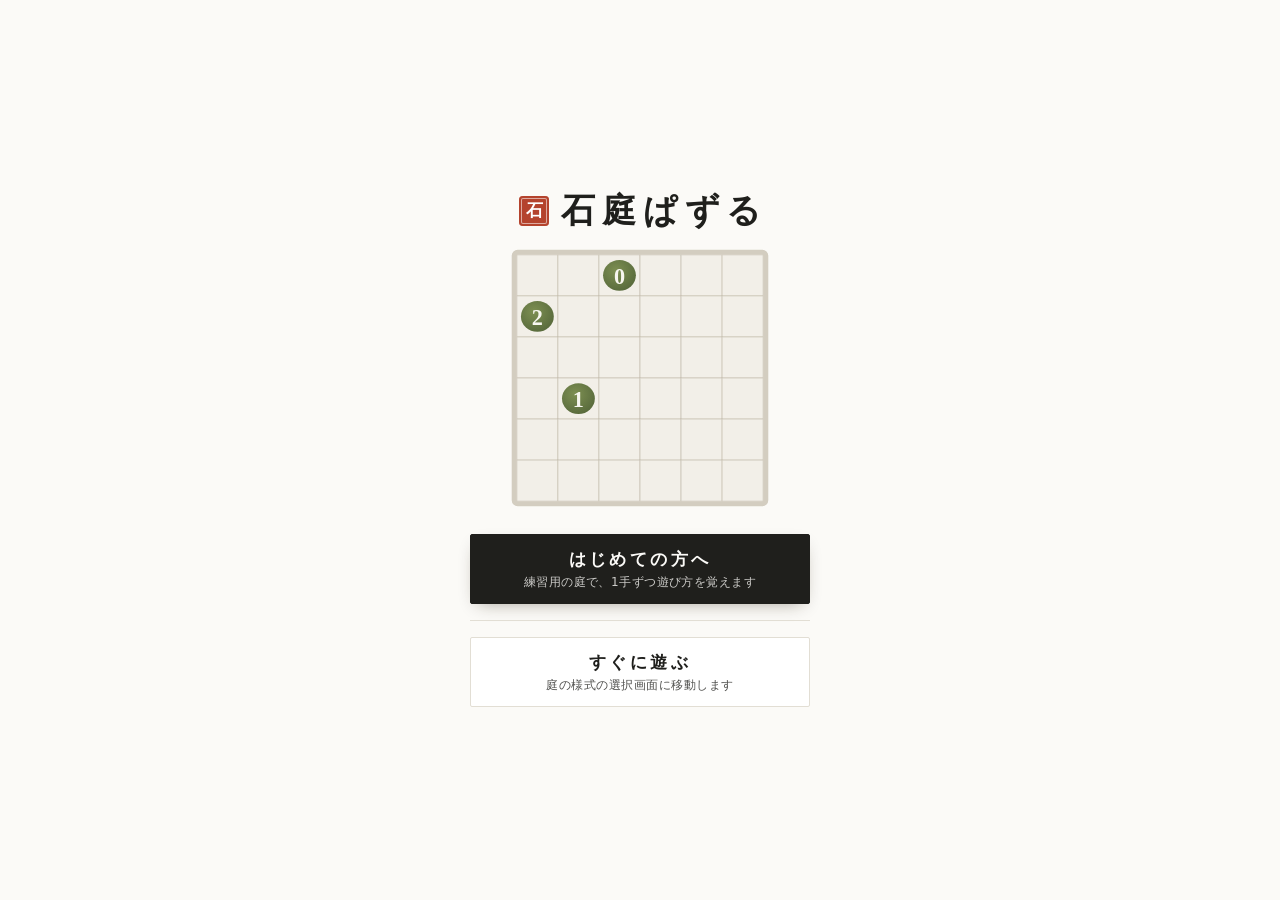
==== commit cea66b6d: "v2.4.0: the first screen shows a 六間 garden being solved move by move; new pages 石庭ぱずるとは (intro/), よく" ====
--- a/index.html
+++ b/index.html
@@ -3,17 +3,17 @@
 <head>
 <meta charset="utf-8">
 <meta name="viewport" content="width=device-width,initial-scale=1,viewport-fit=cover">
-<meta http-equiv="Content-Security-Policy" content="default-src 'self'; script-src 'sha256-H4VolUVzAzl2puuQNn9fU8KSKX3/MeM8VnWhk8HGtBQ=' 'sha256-ZgSf10eDrilzN5NNgUy1027sfnDCsRBzr9VFnwRD57Y=' 'sha256-ezRKeuoGDl+JiJjD3fwoya6k+suAHgkbW+NkXWb3ZEU=' 'sha256-+R7pnIRLI8kfmf7xP1w2nuLk8AT3VVh1wG8szeXnAw8=' 'strict-dynamic' https://www.googletagmanager.com; worker-src 'self' blob:; child-src 'self' blob:; style-src 'self' 'unsafe-inline' https://fonts.googleapis.com; font-src https://fonts.gstatic.com; img-src 'self' data: https://*.google-analytics.com https://*.analytics.google.com https://*.googletagmanager.com https://*.g.doubleclick.net https://*.google.com; connect-src 'self' https://fonts.googleapis.com https://fonts.gstatic.com https://*.google-analytics.com https://*.analytics.google.com https://*.googletagmanager.com https://*.g.doubleclick.net https://*.google.com; frame-src 'none'; manifest-src 'self'; object-src 'none'; base-uri 'none'; form-action 'none'; upgrade-insecure-requests">
+<meta http-equiv="Content-Security-Policy" content="default-src 'self'; script-src 'sha256-H4VolUVzAzl2puuQNn9fU8KSKX3/MeM8VnWhk8HGtBQ=' 'sha256-ZgSf10eDrilzN5NNgUy1027sfnDCsRBzr9VFnwRD57Y=' 'sha256-DRaCWRm72jVA4iWVv39Pr/HXl2xWWyQRSkTWiZNuUCo=' 'sha256-+R7pnIRLI8kfmf7xP1w2nuLk8AT3VVh1wG8szeXnAw8=' 'strict-dynamic' https://www.googletagmanager.com; worker-src 'self' blob:; child-src 'self' blob:; style-src 'self' 'unsafe-inline' https://fonts.googleapis.com; font-src https://fonts.gstatic.com; img-src 'self' data: https://*.google-analytics.com https://*.analytics.google.com https://*.googletagmanager.com https://*.g.doubleclick.net https://*.google.com; connect-src 'self' https://fonts.googleapis.com https://fonts.gstatic.com https://*.google-analytics.com https://*.analytics.google.com https://*.googletagmanager.com https://*.g.doubleclick.net https://*.google.com; frame-src 'none'; manifest-src 'self'; object-src 'none'; base-uri 'none'; form-action 'none'; upgrade-insecure-requests">
 <meta name="referrer" content="strict-origin-when-cross-origin">
 <meta name="google-adsense-account" content="ca-pub-5888401648545585">
-<meta name="description" content="苔石の数字を手がかりに、盤面に石を据える論理パズル。どの盤面も推理だけで解けます。">
+<meta name="description" content="石庭ぱずるは、ブラウザで無料で遊べる和風のパズルゲームです。苔石の数字を手がかりに枯山水の庭へ石を置く、ロジックパズル（論理パズル）。登録不要でスマホ・PC対応、脳トレや暇つぶしにも。">
 <meta name="theme-color" content="#fbfaf7">
 <meta name="apple-mobile-web-app-capable" content="yes">
 <meta name="mobile-web-app-capable" content="yes">
 <meta name="apple-mobile-web-app-title" content="石庭ぱずる">
 <meta name="apple-mobile-web-app-status-bar-style" content="default">
-<meta property="og:title" content="石庭ぱずる">
-<meta property="og:description" content="苔石の数字を手がかりに、盤面に石を据える論理パズル。どの盤面も推理だけで解けます。">
+<meta property="og:title" content="石庭ぱずる｜無料の和風パズルゲーム">
+<meta property="og:description" content="石庭ぱずるは、ブラウザで無料で遊べる和風のパズルゲームです。苔石の数字を手がかりに枯山水の庭へ石を置く、ロジックパズル（論理パズル）。登録不要でスマホ・PC対応、脳トレや暇つぶしにも。">
 <meta property="og:type" content="website">
 <meta property="og:url" content="https://puzzle-sekitei.jp/">
 <meta property="og:site_name" content="石庭ぱずる">
@@ -27,7 +27,7 @@
 <link rel="icon" href="icon.svg" type="image/svg+xml">
 <link rel="icon" href="icon-192.png" sizes="192x192" type="image/png">
 <link rel="apple-touch-icon" href="apple-touch-icon.png">
-<title>石庭ぱずる｜苔石の数字を手がかりに石を置く無料パズル</title>
+<title>石庭ぱずる｜無料の和風パズルゲーム（ロジックパズル・論理パズル）</title>
 <link rel="preconnect" href="https://fonts.googleapis.com">
 <link rel="preconnect" href="https://fonts.gstatic.com" crossorigin>
 <link rel="stylesheet" href="https://fonts.googleapis.com/css2?family=Shippori+Mincho+B1:wght@500;700;800&family=Zen+Kaku+Gothic+New:wght@400;500;700&display=swap">
@@ -507,7 +507,7 @@
 @media (max-width:360px){.basics .bfig .mini{grid-template-columns:repeat(var(--c),17px)}}
 .card .drillnote{margin-top:8px;padding-top:8px;border-top:1px dashed color-mix(in srgb,var(--ink) 14%,transparent)}
 /* a group of tips: a heading with a rule running out to the right */
-.patgroup{display:flex;align-items:center;gap:10px;margin:18px 0 0;font-family:var(--display);font-weight:700;font-size:16px;letter-spacing:.08em;color:var(--shu)}
+.patgroup{display:flex;align-items:center;gap:10px;margin:18px 0 0;line-height:1.5;font-family:var(--display);font-weight:700;font-size:16px;letter-spacing:.08em;color:var(--shu)}
 .patgroup::before{content:"";flex:none;width:4px;height:1.1em;border-radius:1px;background:var(--shu)}
 .patgroup::after{content:"";flex:1;height:1px;background:color-mix(in srgb,var(--shu) 40%,transparent)}
 .pats>.patgroup:first-child{margin-top:0}
@@ -516,11 +516,11 @@
 .tipsep+.tutgo{margin-top:18px}
 /* one tip: a card, its number and title first, then the garden sizes, then the figures */
 .patrow{counter-increment:tip;display:flex;flex-direction:column;gap:8px;padding:13px 14px 15px;border:1px solid var(--line);border-radius:6px;background:color-mix(in srgb,var(--ink) 3%,transparent)}
-.patrow > b{order:-2;display:flex;align-items:flex-start;gap:9px;font-family:var(--display);font-size:15px;line-height:1.55;letter-spacing:.04em}
-.patrow > b::before{content:counter(tip);flex:none;display:grid;place-items:center;width:22px;height:22px;margin-top:1px;border-radius:50%;background:var(--shu);color:#fff;font-family:var(--body);font-size:12px;font-weight:700;letter-spacing:0}
+.patrow > .pattitle{order:-2;display:flex;align-items:flex-start;gap:9px;margin:0;font-family:var(--display);font-weight:700;font-size:15px;line-height:1.55;letter-spacing:.04em;color:var(--ink)}
+.patrow > .pattitle::before{content:counter(tip);flex:none;display:grid;place-items:center;width:22px;height:22px;margin-top:1px;border-radius:50%;background:var(--shu);color:#fff;font-family:var(--body);font-size:12px;font-weight:700;letter-spacing:0}
 .patrow > .tags{order:-1;padding-left:31px}
 .patrow .patpair{margin-top:2px}
-@media (max-width:420px){.patrow{padding:12px 10px 14px}.patrow > b{font-size:14px}}
+@media (max-width:420px){.patrow{padding:12px 10px 14px}.patrow > .pattitle{font-size:14px}}
 .patrow p b{color:var(--ink)}
 .patrow p{margin:0}
 .patrow p.patsub{font-size:12px;color:var(--muted);letter-spacing:.06em;margin-top:4px}
@@ -1132,6 +1132,24 @@
 .tennote{margin-top:2px;font-size:12px!important;color:var(--muted);opacity:.85}
 @media (max-width:820px){.tenrule{font-size:14px}.mini.tenmini{grid-template-columns:repeat(10,12px)}}
 .torofig .mini.toro{grid-template-columns:repeat(4,30px)}
+
+/* the first screen: a 六間 garden solved one move at a time */
+#gateBoard .gb-cell{fill:var(--sand);stroke:color-mix(in srgb,var(--curb-dk) 55%,transparent);stroke-width:.6}
+#gateBoard .gb-frame{fill:none;stroke:var(--curb);stroke-width:3}
+#gateBoard .gb-lit{fill:var(--hl);opacity:0;transition:opacity .35s}
+#gateBoard .gb-lit.on{opacity:.32}
+#gateBoard .gb-mark{fill:none;stroke:var(--curb-dk);stroke-width:1;stroke-linecap:round;opacity:0;transition:opacity .4s}
+#gateBoard .gb-mark.on{opacity:.85}
+#gateBoard .gb-stone{opacity:0;transform-box:fill-box;transform-origin:center;transform:scale(.4) translateY(-6px);transition:opacity .25s,transform .35s cubic-bezier(.3,1.5,.6,1)}
+#gateBoard .gb-stone.on{opacity:1;transform:none}
+#gateBoard .gb-tap{fill:none;stroke:var(--shu);stroke-width:1.4;opacity:0}
+#gateBoard .gb-tap.go{animation:gbTap .6s ease-out}
+@keyframes gbTap{0%{opacity:.9;transform:scale(.3)}100%{opacity:0;transform:scale(1.25)}}
+#gateBoard .gb-tap{transform-box:fill-box;transform-origin:center}
+#gateBoard .gb-moss text{font-family:var(--display);font-weight:700;font-size:13px;fill:var(--moss-ink);text-anchor:middle;dominant-baseline:central}
+#gateBoard.done .gb-frame{stroke:var(--hl);transition:stroke .6s}
+.gate-art.gate-garden{width:min(260px,72vw);overflow:visible}
+@media (max-height:640px){.gate-art.gate-garden{width:min(210px,60vw)}}
 </style>
 <style>
 :root{color-scheme:light}
@@ -1156,14 +1174,18 @@
 </defs></svg>
 <noscript><div style="max-width:640px;margin:24px auto;padding:0 16px;line-height:1.8">
   <h1>石庭ぱずる</h1>
-  <p>苔石の数字を手がかりに、庭に石を置いていく無料の論理パズルです。どの行・どの列にも石を1個ずつ置き、石どうしは隣り合わず、苔石の数字はまわりにある石の数を表します。どの盤面も、推理だけで解けます。</p>
+  <p>苔石の数字を手がかりに、庭に石を置いていく無料のパズルゲーム、ロジックパズル（論理パズル）です。どの行・どの列にも石を1個ずつ置き、石どうしは隣り合わず、苔石の数字はまわりにある石の数を表します。どの盤面も、推理だけで解けます。</p>
   <p>遊ぶには JavaScript を有効にしてください。</p>
 </div></noscript>
 <script type="application/ld+json">
-{"@context":"https://schema.org","@type":["VideoGame","WebApplication"],"name":"石庭ぱずる","url":"https://puzzle-sekitei.jp/",
- "description":"苔石の数字を手がかりに、盤面に石を据える論理パズル。どの盤面も推理だけで解けます。",
- "inLanguage":"ja","genre":["パズル","論理パズル"],"applicationCategory":"GameApplication","operatingSystem":"Any",
+{"@context":"https://schema.org","@type":["VideoGame","WebApplication"],"name":"石庭ぱずる","alternateName":["石庭パズル","せきていぱずる"],"url":"https://puzzle-sekitei.jp/",
+ "description":"ブラウザで遊べる無料の和風パズルゲーム。苔石の数字を手がかりに、枯山水の庭へ石を置くロジックパズル（論理パズル）です。どの庭も推理だけで解けます。",
+ "inLanguage":"ja","genre":["パズル","パズルゲーム","ロジックパズル","論理パズル","ペンシルパズル","脳トレ"],
+ "keywords":"パズル, 無料パズル, パズルゲーム, ロジックパズル, 論理パズル, ペンシルパズル, 脳トレ, 和風, 枯山水","applicationCategory":"GameApplication","operatingSystem":"Any",
  "gamePlatform":["Web browser"],"isAccessibleForFree":true,"offers":{"@type":"Offer","price":"0","priceCurrency":"JPY"}}
+</script>
+<script type="application/ld+json">
+{"@context":"https://schema.org","@type":"WebSite","name":"石庭ぱずる","alternateName":["石庭パズル","せきていぱずる"],"url":"https://puzzle-sekitei.jp/","inLanguage":"ja"}
 </script>
 <div class="wrap">
   <header class="top">
@@ -1326,11 +1348,11 @@
       <h2>解き方のコツ（六間・八間）</h2>
       <p class="small">「普通」の六間・八間の庭は、ここにあるコツだけで最後まで解けます。どれも、<b>1つの苔石か、1つの行（列）だけ</b>を見て決まる形です。</p>
       <div class="pats">
-        <p class="patgroup">苔石</p>
+        <h3 class="patgroup">苔石</h3>
         <p class="small">苔石の数字と、そのまわりの8マスから決まる形です。</p>
-        <div class="patrow"><b>苔石の候補の数が苔石の数と同じなら、候補はすべて石</b><div class="patpair" aria-hidden="true"><figure><div class="patb patw" style="--r:3;--c:3"><div class="patcols"><span>5</span><span>4</span><span>3</span></div><div class="pat"><i class="h"></i><i class="k h"></i><i class="k h"></i><i class="k h"></i><i class="m h">2</i><i class="k h"></i><i class="k h"></i><i class="k h"></i><i class="h"></i></div><div class="patrows"><span>二</span><span>三</span><span>四</span></div></div><figcaption>解く前</figcaption></figure><span class="patarrow">→</span><figure><div class="patb patw" style="--r:3;--c:3"><div class="patcols"><span>5</span><span>4</span><span>3</span></div><div class="pat"><i class="s c"></i><i class="k"></i><i class="k"></i><i class="k"></i><i class="m">2</i><i class="k"></i><i class="k"></i><i class="k"></i><i class="s c"></i></div><div class="patrows"><span>二</span><span>三</span><span>四</span></div></div><figcaption>解いた後</figcaption></figure></div><p class="small">4三の苔石「2」のまわりで石を置けるのは、5二と3四の2マスだけ。数と同じなので、<b>5二・3四はどちらも石</b>。</p><p class="small">苔石のまわりの候補が、苔石の数と同じだけしか残っていなければ、候補はすべて石。「1」や「3」でも同じ。苔石「2」では、まず候補がいくつ残っているかを数えてみる。</p></div>
-        <div class="patrow"><b>苔石の候補が互いに隣り合うなら、そこに入る石は1つまで</b><p class="patsub">例1　2マス続き</p><div class="patpair" aria-hidden="true"><figure><div class="patb patw" style="--r:3;--c:3"><div class="patcols"><span>5</span><span>4</span><span>3</span></div><div class="pat"><i class="h"></i><i class="h"></i><i class="k h"></i><i class="k h"></i><i class="m h">2</i><i class="k h"></i><i class="k h"></i><i class="k h"></i><i class="h"></i></div><div class="patrows"><span>二</span><span>三</span><span>四</span></div></div><figcaption>解く前</figcaption></figure><span class="patarrow">→</span><figure><div class="patb patw" style="--r:3;--c:3"><div class="patcols"><span>5</span><span>4</span><span>3</span></div><div class="pat"><i></i><i></i><i class="k"></i><i class="k"></i><i class="m">2</i><i class="k"></i><i class="k"></i><i class="k"></i><i class="s c"></i></div><div class="patrows"><span>二</span><span>三</span><span>四</span></div></div><figcaption>解いた後</figcaption></figure></div><p class="small">5二・4二は2マス続きなので、石は1つまで。「2」のもう1つは<b>3四</b>。</p><p class="patsub">例2　斜めの2マス</p><div class="patpair" aria-hidden="true"><figure><div class="patb patw" style="--r:3;--c:3"><div class="patcols"><span>5</span><span>4</span><span>3</span></div><div class="pat"><i class="k h"></i><i class="h"></i><i class="k h"></i><i class="k h"></i><i class="m h">2</i><i class="h"></i><i class="h"></i><i class="k h"></i><i class="k h"></i></div><div class="patrows"><span>二</span><span>三</span><span>四</span></div></div><figcaption>解く前</figcaption></figure><span class="patarrow">→</span><figure><div class="patb patw" style="--r:3;--c:3"><div class="patcols"><span>5</span><span>4</span><span>3</span></div><div class="pat"><i class="k"></i><i></i><i class="k"></i><i class="k"></i><i class="m">2</i><i></i><i class="s c"></i><i class="k"></i><i class="k"></i></div><div class="patrows"><span>二</span><span>三</span><span>四</span></div></div><figcaption>解いた後</figcaption></figure></div><p class="small">4二・3三は斜めに隣り合うので、石は1つまで。「2」のもう1つは<b>5四</b>。</p><p class="patsub">例3　L字の3マス</p><div class="patpair" aria-hidden="true"><figure><div class="patb patw" style="--r:3;--c:3"><div class="patcols"><span>5</span><span>4</span><span>3</span></div><div class="pat"><i class="h"></i><i class="k h"></i><i class="k h"></i><i class="k h"></i><i class="m h">2</i><i class="h"></i><i class="k h"></i><i class="h"></i><i class="h"></i></div><div class="patrows"><span>二</span><span>三</span><span>四</span></div></div><figcaption>解く前</figcaption></figure><span class="patarrow">→</span><figure><div class="patb patw" style="--r:3;--c:3"><div class="patcols"><span>5</span><span>4</span><span>3</span></div><div class="pat"><i class="s c"></i><i class="k"></i><i class="k"></i><i class="k"></i><i class="m">2</i><i></i><i class="k"></i><i></i><i></i></div><div class="patrows"><span>二</span><span>三</span><span>四</span></div></div><figcaption>解いた後</figcaption></figure></div><p class="small">3三・4四・3四は互いに隣り合うので、石は1つまで。<b>もう1つは5二</b>。</p><p class="small">苔石のまわりの候補に、互いに隣り合うマス（2マス続き、斜めの2マス、L字の3マス）があれば、そこに入る石は1つまで。苔石の数に足りない分は、ほかの候補に入る。</p></div>
-        <div class="patrow"><b>苔石の「2」で片側の3マスが使えないなら、向かいの真ん中は空き</b><p class="patsub">例1　盤の端</p><div class="patpair" aria-hidden="true"><figure><div class="patb patw" style="--r:2;--c:3"><div class="patcols"><span>5</span><span>4</span><span>3</span></div><div class="pat"><i class="h"></i><i class="m h">2</i><i class="h"></i><i class="h"></i><i class="h"></i><i class="h"></i></div><div class="patrows"><span>一</span><span>二</span></div></div><figcaption>解く前</figcaption></figure><span class="patarrow">→</span><figure><div class="patb patw" style="--r:2;--c:3"><div class="patcols"><span>5</span><span>4</span><span>3</span></div><div class="pat"><i></i><i class="m">2</i><i></i><i></i><i class="k c"></i><i></i></div><div class="patrows"><span>一</span><span>二</span></div></div><figcaption>解いた後</figcaption></figure></div><p class="small">一の行は盤の端なので、苔石のまわりは5マスだけ。4二はほかの4マスすべてと隣り合うので、4二に石を置くと2つ目が置けない。<b>4二は空き</b>。</p><p class="patsub">例2　揃った行</p><div class="patpair" aria-hidden="true"><figure><div class="patb patw" style="--r:3;--c:3"><div class="patcols"><span>5</span><span>4</span><span>3</span></div><div class="pat"><i class="k"></i><i class="k"></i><i class="k"></i><i class="h"></i><i class="m h">2</i><i class="h"></i><i class="h"></i><i class="h"></i><i class="h"></i></div><div class="patrows"><span>二</span><span>三</span><span>四</span></div></div><figcaption>解く前</figcaption></figure><span class="patarrow">→</span><figure><div class="patb patw" style="--r:3;--c:3"><div class="patcols"><span>5</span><span>4</span><span>3</span></div><div class="pat"><i class="k"></i><i class="k"></i><i class="k"></i><i></i><i class="m">2</i><i></i><i></i><i class="k c"></i><i></i></div><div class="patrows"><span>二</span><span>三</span><span>四</span></div></div><figcaption>解いた後</figcaption></figure></div><p class="small">二の行はもう石が揃っていて、苔石の上の3マスは使えない。残りは例1と同じ5マスの形になるので、<b>4四は空き</b>。</p><p class="small">使えるマスが「横の2マス＋向かいの3マス」だけになると、向かいの真ん中はほかの4マスすべてと隣り合う。そこに石を置くと2つ目が置けないので、空きになる。</p></div>
+        <div class="patrow"><h4 class="pattitle">苔石の候補の数が苔石の数と同じなら、候補はすべて石</h4><div class="patpair" aria-hidden="true"><figure><div class="patb patw" style="--r:3;--c:3"><div class="patcols"><span>5</span><span>4</span><span>3</span></div><div class="pat"><i class="h"></i><i class="k h"></i><i class="k h"></i><i class="k h"></i><i class="m h">2</i><i class="k h"></i><i class="k h"></i><i class="k h"></i><i class="h"></i></div><div class="patrows"><span>二</span><span>三</span><span>四</span></div></div><figcaption>解く前</figcaption></figure><span class="patarrow">→</span><figure><div class="patb patw" style="--r:3;--c:3"><div class="patcols"><span>5</span><span>4</span><span>3</span></div><div class="pat"><i class="s c"></i><i class="k"></i><i class="k"></i><i class="k"></i><i class="m">2</i><i class="k"></i><i class="k"></i><i class="k"></i><i class="s c"></i></div><div class="patrows"><span>二</span><span>三</span><span>四</span></div></div><figcaption>解いた後</figcaption></figure></div><p class="small">4三の苔石「2」のまわりで石を置けるのは、5二と3四の2マスだけ。数と同じなので、<b>5二・3四はどちらも石</b>。</p><p class="small">苔石のまわりの候補が、苔石の数と同じだけしか残っていなければ、候補はすべて石。「1」や「3」でも同じ。苔石「2」では、まず候補がいくつ残っているかを数えてみる。</p></div>
+        <div class="patrow"><h4 class="pattitle">苔石の候補が互いに隣り合うなら、そこに入る石は1つまで</h4><p class="patsub">例1　2マス続き</p><div class="patpair" aria-hidden="true"><figure><div class="patb patw" style="--r:3;--c:3"><div class="patcols"><span>5</span><span>4</span><span>3</span></div><div class="pat"><i class="h"></i><i class="h"></i><i class="k h"></i><i class="k h"></i><i class="m h">2</i><i class="k h"></i><i class="k h"></i><i class="k h"></i><i class="h"></i></div><div class="patrows"><span>二</span><span>三</span><span>四</span></div></div><figcaption>解く前</figcaption></figure><span class="patarrow">→</span><figure><div class="patb patw" style="--r:3;--c:3"><div class="patcols"><span>5</span><span>4</span><span>3</span></div><div class="pat"><i></i><i></i><i class="k"></i><i class="k"></i><i class="m">2</i><i class="k"></i><i class="k"></i><i class="k"></i><i class="s c"></i></div><div class="patrows"><span>二</span><span>三</span><span>四</span></div></div><figcaption>解いた後</figcaption></figure></div><p class="small">5二・4二は2マス続きなので、石は1つまで。「2」のもう1つは<b>3四</b>。</p><p class="patsub">例2　斜めの2マス</p><div class="patpair" aria-hidden="true"><figure><div class="patb patw" style="--r:3;--c:3"><div class="patcols"><span>5</span><span>4</span><span>3</span></div><div class="pat"><i class="k h"></i><i class="h"></i><i class="k h"></i><i class="k h"></i><i class="m h">2</i><i class="h"></i><i class="h"></i><i class="k h"></i><i class="k h"></i></div><div class="patrows"><span>二</span><span>三</span><span>四</span></div></div><figcaption>解く前</figcaption></figure><span class="patarrow">→</span><figure><div class="patb patw" style="--r:3;--c:3"><div class="patcols"><span>5</span><span>4</span><span>3</span></div><div class="pat"><i class="k"></i><i></i><i class="k"></i><i class="k"></i><i class="m">2</i><i></i><i class="s c"></i><i class="k"></i><i class="k"></i></div><div class="patrows"><span>二</span><span>三</span><span>四</span></div></div><figcaption>解いた後</figcaption></figure></div><p class="small">4二・3三は斜めに隣り合うので、石は1つまで。「2」のもう1つは<b>5四</b>。</p><p class="patsub">例3　L字の3マス</p><div class="patpair" aria-hidden="true"><figure><div class="patb patw" style="--r:3;--c:3"><div class="patcols"><span>5</span><span>4</span><span>3</span></div><div class="pat"><i class="h"></i><i class="k h"></i><i class="k h"></i><i class="k h"></i><i class="m h">2</i><i class="h"></i><i class="k h"></i><i class="h"></i><i class="h"></i></div><div class="patrows"><span>二</span><span>三</span><span>四</span></div></div><figcaption>解く前</figcaption></figure><span class="patarrow">→</span><figure><div class="patb patw" style="--r:3;--c:3"><div class="patcols"><span>5</span><span>4</span><span>3</span></div><div class="pat"><i class="s c"></i><i class="k"></i><i class="k"></i><i class="k"></i><i class="m">2</i><i></i><i class="k"></i><i></i><i></i></div><div class="patrows"><span>二</span><span>三</span><span>四</span></div></div><figcaption>解いた後</figcaption></figure></div><p class="small">3三・4四・3四は互いに隣り合うので、石は1つまで。<b>もう1つは5二</b>。</p><p class="small">苔石のまわりの候補に、互いに隣り合うマス（2マス続き、斜めの2マス、L字の3マス）があれば、そこに入る石は1つまで。苔石の数に足りない分は、ほかの候補に入る。</p></div>
+        <div class="patrow"><h4 class="pattitle">苔石の「2」で片側の3マスが使えないなら、向かいの真ん中は空き</h4><p class="patsub">例1　盤の端</p><div class="patpair" aria-hidden="true"><figure><div class="patb patw" style="--r:2;--c:3"><div class="patcols"><span>5</span><span>4</span><span>3</span></div><div class="pat"><i class="h"></i><i class="m h">2</i><i class="h"></i><i class="h"></i><i class="h"></i><i class="h"></i></div><div class="patrows"><span>一</span><span>二</span></div></div><figcaption>解く前</figcaption></figure><span class="patarrow">→</span><figure><div class="patb patw" style="--r:2;--c:3"><div class="patcols"><span>5</span><span>4</span><span>3</span></div><div class="pat"><i></i><i class="m">2</i><i></i><i></i><i class="k c"></i><i></i></div><div class="patrows"><span>一</span><span>二</span></div></div><figcaption>解いた後</figcaption></figure></div><p class="small">一の行は盤の端なので、苔石のまわりは5マスだけ。4二はほかの4マスすべてと隣り合うので、4二に石を置くと2つ目が置けない。<b>4二は空き</b>。</p><p class="patsub">例2　揃った行</p><div class="patpair" aria-hidden="true"><figure><div class="patb patw" style="--r:3;--c:3"><div class="patcols"><span>5</span><span>4</span><span>3</span></div><div class="pat"><i class="k"></i><i class="k"></i><i class="k"></i><i class="h"></i><i class="m h">2</i><i class="h"></i><i class="h"></i><i class="h"></i><i class="h"></i></div><div class="patrows"><span>二</span><span>三</span><span>四</span></div></div><figcaption>解く前</figcaption></figure><span class="patarrow">→</span><figure><div class="patb patw" style="--r:3;--c:3"><div class="patcols"><span>5</span><span>4</span><span>3</span></div><div class="pat"><i class="k"></i><i class="k"></i><i class="k"></i><i></i><i class="m">2</i><i></i><i></i><i class="k c"></i><i></i></div><div class="patrows"><span>二</span><span>三</span><span>四</span></div></div><figcaption>解いた後</figcaption></figure></div><p class="small">二の行はもう石が揃っていて、苔石の上の3マスは使えない。残りは例1と同じ5マスの形になるので、<b>4四は空き</b>。</p><p class="small">使えるマスが「横の2マス＋向かいの3マス」だけになると、向かいの真ん中はほかの4マスすべてと隣り合う。そこに石を置くと2つ目が置けないので、空きになる。</p></div>
       </div>
       <div class="tipsep" aria-hidden="true"></div>
       <button class="btn tutgo" type="button" data-tutnormal>「六間・八間」のコツを学ぶ</button>
@@ -1340,20 +1362,20 @@
       <h2>解き方のコツ（十間）</h2>
       <p class="small">「普通」の十間の庭は、ここにあるコツだけで最後まで解けます。十間では、どの行・列にも<b>石を2個</b>置きます。どれも、<b>1つの苔石か、1つの行（列）だけ</b>を見て決まる形です。</p>
       <div class="pats">
-        <p class="patgroup">苔石</p>
+        <h3 class="patgroup">苔石</h3>
         <p class="small">苔石の数字と、そのまわりの8マスから決まる形です。</p>
-        <div class="patrow"><b>苔石の候補の数が苔石の数と同じなら、候補はすべて石</b><div class="patpair" aria-hidden="true"><figure><div class="patb patw" style="--r:3;--c:3"><div class="patcols"><span>5</span><span>4</span><span>3</span></div><div class="pat"><i class="h"></i><i class="k h"></i><i class="k h"></i><i class="k h"></i><i class="m h">2</i><i class="k h"></i><i class="k h"></i><i class="k h"></i><i class="h"></i></div><div class="patrows"><span>二</span><span>三</span><span>四</span></div></div><figcaption>解く前</figcaption></figure><span class="patarrow">→</span><figure><div class="patb patw" style="--r:3;--c:3"><div class="patcols"><span>5</span><span>4</span><span>3</span></div><div class="pat"><i class="s c"></i><i class="k"></i><i class="k"></i><i class="k"></i><i class="m">2</i><i class="k"></i><i class="k"></i><i class="k"></i><i class="s c"></i></div><div class="patrows"><span>二</span><span>三</span><span>四</span></div></div><figcaption>解いた後</figcaption></figure></div><p class="small">4三の苔石「2」のまわりで石を置けるのは、5二と3四の2マスだけ。数と同じなので、<b>5二・3四はどちらも石</b>。</p><p class="small">苔石のまわりの候補が、苔石の数と同じだけしか残っていなければ、候補はすべて石。「1」や「3」でも同じ。苔石「2」では、まず候補がいくつ残っているかを数えてみる。</p></div>
-        <div class="patrow"><b>苔石の候補が互いに隣り合うなら、そこに入る石は1つまで</b><p class="patsub">例1　2マス続き</p><div class="patpair" aria-hidden="true"><figure><div class="patb patw" style="--r:3;--c:3"><div class="patcols"><span>5</span><span>4</span><span>3</span></div><div class="pat"><i class="h"></i><i class="h"></i><i class="k h"></i><i class="k h"></i><i class="m h">2</i><i class="k h"></i><i class="k h"></i><i class="k h"></i><i class="h"></i></div><div class="patrows"><span>二</span><span>三</span><span>四</span></div></div><figcaption>解く前</figcaption></figure><span class="patarrow">→</span><figure><div class="patb patw" style="--r:3;--c:3"><div class="patcols"><span>5</span><span>4</span><span>3</span></div><div class="pat"><i></i><i></i><i class="k"></i><i class="k"></i><i class="m">2</i><i class="k"></i><i class="k"></i><i class="k"></i><i class="s c"></i></div><div class="patrows"><span>二</span><span>三</span><span>四</span></div></div><figcaption>解いた後</figcaption></figure></div><p class="small">5二・4二は2マス続きなので、石は1つまで。「2」のもう1つは<b>3四</b>。</p><p class="patsub">例2　斜めの2マス</p><div class="patpair" aria-hidden="true"><figure><div class="patb patw" style="--r:3;--c:3"><div class="patcols"><span>5</span><span>4</span><span>3</span></div><div class="pat"><i class="k h"></i><i class="h"></i><i class="k h"></i><i class="k h"></i><i class="m h">2</i><i class="h"></i><i class="h"></i><i class="k h"></i><i class="k h"></i></div><div class="patrows"><span>二</span><span>三</span><span>四</span></div></div><figcaption>解く前</figcaption></figure><span class="patarrow">→</span><figure><div class="patb patw" style="--r:3;--c:3"><div class="patcols"><span>5</span><span>4</span><span>3</span></div><div class="pat"><i class="k"></i><i></i><i class="k"></i><i class="k"></i><i class="m">2</i><i></i><i class="s c"></i><i class="k"></i><i class="k"></i></div><div class="patrows"><span>二</span><span>三</span><span>四</span></div></div><figcaption>解いた後</figcaption></figure></div><p class="small">4二・3三は斜めに隣り合うので、石は1つまで。「2」のもう1つは<b>5四</b>。</p><p class="patsub">例3　L字の3マス</p><div class="patpair" aria-hidden="true"><figure><div class="patb patw" style="--r:3;--c:3"><div class="patcols"><span>5</span><span>4</span><span>3</span></div><div class="pat"><i class="h"></i><i class="k h"></i><i class="k h"></i><i class="k h"></i><i class="m h">2</i><i class="h"></i><i class="k h"></i><i class="h"></i><i class="h"></i></div><div class="patrows"><span>二</span><span>三</span><span>四</span></div></div><figcaption>解く前</figcaption></figure><span class="patarrow">→</span><figure><div class="patb patw" style="--r:3;--c:3"><div class="patcols"><span>5</span><span>4</span><span>3</span></div><div class="pat"><i class="s c"></i><i class="k"></i><i class="k"></i><i class="k"></i><i class="m">2</i><i></i><i class="k"></i><i></i><i></i></div><div class="patrows"><span>二</span><span>三</span><span>四</span></div></div><figcaption>解いた後</figcaption></figure></div><p class="small">3三・4四・3四は互いに隣り合うので、石は1つまで。<b>もう1つは5二</b>。</p><p class="small">苔石のまわりの候補に、互いに隣り合うマス（2マス続き、斜めの2マス、L字の3マス）があれば、そこに入る石は1つまで。苔石の数に足りない分は、ほかの候補に入る。</p></div>
-        <div class="patrow"><b>苔石の「2」で片側の3マスが使えないなら、向かいの真ん中は空き</b><p class="patsub">例1　盤の端</p><div class="patpair" aria-hidden="true"><figure><div class="patb patw" style="--r:2;--c:3"><div class="patcols"><span>5</span><span>4</span><span>3</span></div><div class="pat"><i class="h"></i><i class="m h">2</i><i class="h"></i><i class="h"></i><i class="h"></i><i class="h"></i></div><div class="patrows"><span>一</span><span>二</span></div></div><figcaption>解く前</figcaption></figure><span class="patarrow">→</span><figure><div class="patb patw" style="--r:2;--c:3"><div class="patcols"><span>5</span><span>4</span><span>3</span></div><div class="pat"><i></i><i class="m">2</i><i></i><i></i><i class="k c"></i><i></i></div><div class="patrows"><span>一</span><span>二</span></div></div><figcaption>解いた後</figcaption></figure></div><p class="small">一の行は盤の端なので、苔石のまわりは5マスだけ。4二はほかの4マスすべてと隣り合うので、4二に石を置くと2つ目が置けない。<b>4二は空き</b>。</p><p class="patsub">例2　揃った行</p><div class="patpair" aria-hidden="true"><figure><div class="patb patw" style="--r:3;--c:3"><div class="patcols"><span>5</span><span>4</span><span>3</span></div><div class="pat"><i class="k"></i><i class="k"></i><i class="k"></i><i class="h"></i><i class="m h">2</i><i class="h"></i><i class="h"></i><i class="h"></i><i class="h"></i></div><div class="patrows"><span>二</span><span>三</span><span>四</span></div></div><figcaption>解く前</figcaption></figure><span class="patarrow">→</span><figure><div class="patb patw" style="--r:3;--c:3"><div class="patcols"><span>5</span><span>4</span><span>3</span></div><div class="pat"><i class="k"></i><i class="k"></i><i class="k"></i><i></i><i class="m">2</i><i></i><i></i><i class="k c"></i><i></i></div><div class="patrows"><span>二</span><span>三</span><span>四</span></div></div><figcaption>解いた後</figcaption></figure></div><p class="small">二の行はもう石が揃っていて、苔石の上の3マスは使えない。残りは例1と同じ5マスの形になるので、<b>4四は空き</b>。</p><p class="small">使えるマスが「横の2マス＋向かいの3マス」だけになると、向かいの真ん中はほかの4マスすべてと隣り合う。そこに石を置くと2つ目が置けないので、空きになる。</p></div>
-        <div class="patrow"><b>苔石「2」の候補が一辺の3マスだけなら、両端が石</b><div class="patpair" aria-hidden="true"><figure><div class="patb patw" style="--r:3;--c:3"><div class="patcols"><span>5</span><span>4</span><span>3</span></div><div class="pat"><i class="h"></i><i class="k h"></i><i class="k h"></i><i class="h"></i><i class="m h">2</i><i class="k h"></i><i class="h"></i><i class="k h"></i><i class="k h"></i></div><div class="patrows"><span>二</span><span>三</span><span>四</span></div></div><figcaption>解く前</figcaption></figure><span class="patarrow">→</span><figure><div class="patb patw" style="--r:3;--c:3"><div class="patcols"><span>5</span><span>4</span><span>3</span></div><div class="pat"><i class="s c"></i><i class="k"></i><i class="k"></i><i class="k c"></i><i class="m">2</i><i class="k"></i><i class="s c"></i><i class="k"></i><i class="k"></i></div><div class="patrows"><span>二</span><span>三</span><span>四</span></div></div><figcaption>解いた後</figcaption></figure></div><p class="small">候補は5の列の5二・5三・5四の3マス続き。隣り合わずに2つ置けるのは両端だけなので、<b>5二・5四が石、5三は空き</b>。</p><p class="small">盤面の「候補が3マス続きなら、両端に石」と同じ考え方。苔石のまわりの一辺（3マス）にだけ候補が残ったら、両端に石。</p></div>
-        <div class="patrow"><b>苔石の「3」の置き方は2種類</b><div class="patpair" aria-hidden="true"><figure><div class="patb patw" style="--r:3;--c:3"><div class="patcols"><span>5</span><span>4</span><span>3</span></div><div class="pat"><i class="s"></i><i></i><i class="s"></i><i></i><i class="m">3</i><i></i><i class="s"></i><i></i><i></i></div><div class="patrows"><span>三</span><span>四</span><span>五</span></div></div><figcaption>隅3つ</figcaption></figure><figure><div class="patb patw" style="--r:3;--c:3"><div class="patcols"><span>5</span><span>4</span><span>3</span></div><div class="pat"><i></i><i class="s"></i><i></i><i></i><i class="m">3</i><i></i><i class="s"></i><i></i><i class="s"></i></div><div class="patrows"><span>三</span><span>四</span><span>五</span></div></div><figcaption>真ん中＋隅2つ</figcaption></figure></div><p class="small">苔石「3」のまわりに、隣り合わずに石を3つ置く方法は<b>「隅3つ」</b>か<b>「辺の真ん中1つ＋反対側の隅2つ」</b>の2種類だけ（向きを変えたものを含む）。</p></div>
-        <div class="patrow"><b>苔石の「3」で隅が1つ使えないなら、反対側の隅は石</b><div class="patpair" aria-hidden="true"><figure><div class="patb patw" style="--r:3;--c:3"><div class="patcols"><span>5</span><span>4</span><span>3</span></div><div class="pat"><i class="k h"></i><i class="h"></i><i class="h"></i><i class="h"></i><i class="m h">3</i><i class="h"></i><i class="h"></i><i class="h"></i><i class="h"></i></div><div class="patrows"><span>三</span><span>四</span><span>五</span></div></div><figcaption>解く前</figcaption></figure><span class="patarrow">→</span><figure><div class="patb patw" style="--r:3;--c:3"><div class="patcols"><span>5</span><span>4</span><span>3</span></div><div class="pat"><i class="k"></i><i></i><i></i><i></i><i class="m">3</i><i class="k c"></i><i></i><i class="k c"></i><i class="s c"></i></div><div class="patrows"><span>三</span><span>四</span><span>五</span></div></div><figcaption>解いた後</figcaption></figure></div><p class="small">5三が使えないとき、「隅3つ」なら石は残りの隅5五・3三・3五に入る。「辺の真ん中1つ＋反対側の隅2つ」なら、隅2つは5三を含まない下の辺（5五・3五）か右の辺（3三・3五）に入る。どの置き方でも<b>3五は石</b>で、そのまわりの3四・4五は空き。</p><p class="small">苔石「3」の隅が1つ使えなければ、その対角の隅には必ず石が入る。</p></div>
-        <div class="patrow"><b>苔石の「3」で辺の真ん中に石があれば、反対側の隅2つも石</b><div class="patpair" aria-hidden="true"><figure><div class="patb patw" style="--r:3;--c:3"><div class="patcols"><span>5</span><span>4</span><span>3</span></div><div class="pat"><i class="h"></i><i class="s h"></i><i class="h"></i><i class="h"></i><i class="m h">3</i><i class="h"></i><i class="h"></i><i class="h"></i><i class="h"></i></div><div class="patrows"><span>三</span><span>四</span><span>五</span></div></div><figcaption>解く前</figcaption></figure><span class="patarrow">→</span><figure><div class="patb patw" style="--r:3;--c:3"><div class="patcols"><span>5</span><span>4</span><span>3</span></div><div class="pat"><i class="k c"></i><i class="s"></i><i class="k c"></i><i class="k c"></i><i class="m">3</i><i class="k c"></i><i class="s c"></i><i class="k c"></i><i class="s c"></i></div><div class="patrows"><span>三</span><span>四</span><span>五</span></div></div><figcaption>解いた後</figcaption></figure></div><p class="small">辺の真ん中（4三）に石があるなら、置き方は「辺の真ん中1つ＋反対側の隅2つ」しかない。<b>5五・3五に石</b>、残りのマスは空き。</p></div>
-        <div class="patrow"><b>苔石の「4」は、四隅に石</b><div class="patpair" aria-hidden="true"><figure><div class="patb patw" style="--r:3;--c:3"><div class="patcols"><span>5</span><span>4</span><span>3</span></div><div class="pat"><i class="h"></i><i class="h"></i><i class="h"></i><i class="h"></i><i class="m h">4</i><i class="h"></i><i class="h"></i><i class="h"></i><i class="h"></i></div><div class="patrows"><span>三</span><span>四</span><span>五</span></div></div><figcaption>解く前</figcaption></figure><span class="patarrow">→</span><figure><div class="patb patw" style="--r:3;--c:3"><div class="patcols"><span>5</span><span>4</span><span>3</span></div><div class="pat"><i class="s c"></i><i class="k c"></i><i class="s c"></i><i class="k c"></i><i class="m">4</i><i class="k c"></i><i class="s c"></i><i class="k c"></i><i class="s c"></i></div><div class="patrows"><span>三</span><span>四</span><span>五</span></div></div><figcaption>解いた後</figcaption></figure></div><p class="small">隣り合わずに4つ置けるのは、<b>四隅だけ</b>。</p></div>
-        <p class="patgroup">盤面</p>
+        <div class="patrow"><h4 class="pattitle">苔石の候補の数が苔石の数と同じなら、候補はすべて石</h4><div class="patpair" aria-hidden="true"><figure><div class="patb patw" style="--r:3;--c:3"><div class="patcols"><span>5</span><span>4</span><span>3</span></div><div class="pat"><i class="h"></i><i class="k h"></i><i class="k h"></i><i class="k h"></i><i class="m h">2</i><i class="k h"></i><i class="k h"></i><i class="k h"></i><i class="h"></i></div><div class="patrows"><span>二</span><span>三</span><span>四</span></div></div><figcaption>解く前</figcaption></figure><span class="patarrow">→</span><figure><div class="patb patw" style="--r:3;--c:3"><div class="patcols"><span>5</span><span>4</span><span>3</span></div><div class="pat"><i class="s c"></i><i class="k"></i><i class="k"></i><i class="k"></i><i class="m">2</i><i class="k"></i><i class="k"></i><i class="k"></i><i class="s c"></i></div><div class="patrows"><span>二</span><span>三</span><span>四</span></div></div><figcaption>解いた後</figcaption></figure></div><p class="small">4三の苔石「2」のまわりで石を置けるのは、5二と3四の2マスだけ。数と同じなので、<b>5二・3四はどちらも石</b>。</p><p class="small">苔石のまわりの候補が、苔石の数と同じだけしか残っていなければ、候補はすべて石。「1」や「3」でも同じ。苔石「2」では、まず候補がいくつ残っているかを数えてみる。</p></div>
+        <div class="patrow"><h4 class="pattitle">苔石の候補が互いに隣り合うなら、そこに入る石は1つまで</h4><p class="patsub">例1　2マス続き</p><div class="patpair" aria-hidden="true"><figure><div class="patb patw" style="--r:3;--c:3"><div class="patcols"><span>5</span><span>4</span><span>3</span></div><div class="pat"><i class="h"></i><i class="h"></i><i class="k h"></i><i class="k h"></i><i class="m h">2</i><i class="k h"></i><i class="k h"></i><i class="k h"></i><i class="h"></i></div><div class="patrows"><span>二</span><span>三</span><span>四</span></div></div><figcaption>解く前</figcaption></figure><span class="patarrow">→</span><figure><div class="patb patw" style="--r:3;--c:3"><div class="patcols"><span>5</span><span>4</span><span>3</span></div><div class="pat"><i></i><i></i><i class="k"></i><i class="k"></i><i class="m">2</i><i class="k"></i><i class="k"></i><i class="k"></i><i class="s c"></i></div><div class="patrows"><span>二</span><span>三</span><span>四</span></div></div><figcaption>解いた後</figcaption></figure></div><p class="small">5二・4二は2マス続きなので、石は1つまで。「2」のもう1つは<b>3四</b>。</p><p class="patsub">例2　斜めの2マス</p><div class="patpair" aria-hidden="true"><figure><div class="patb patw" style="--r:3;--c:3"><div class="patcols"><span>5</span><span>4</span><span>3</span></div><div class="pat"><i class="k h"></i><i class="h"></i><i class="k h"></i><i class="k h"></i><i class="m h">2</i><i class="h"></i><i class="h"></i><i class="k h"></i><i class="k h"></i></div><div class="patrows"><span>二</span><span>三</span><span>四</span></div></div><figcaption>解く前</figcaption></figure><span class="patarrow">→</span><figure><div class="patb patw" style="--r:3;--c:3"><div class="patcols"><span>5</span><span>4</span><span>3</span></div><div class="pat"><i class="k"></i><i></i><i class="k"></i><i class="k"></i><i class="m">2</i><i></i><i class="s c"></i><i class="k"></i><i class="k"></i></div><div class="patrows"><span>二</span><span>三</span><span>四</span></div></div><figcaption>解いた後</figcaption></figure></div><p class="small">4二・3三は斜めに隣り合うので、石は1つまで。「2」のもう1つは<b>5四</b>。</p><p class="patsub">例3　L字の3マス</p><div class="patpair" aria-hidden="true"><figure><div class="patb patw" style="--r:3;--c:3"><div class="patcols"><span>5</span><span>4</span><span>3</span></div><div class="pat"><i class="h"></i><i class="k h"></i><i class="k h"></i><i class="k h"></i><i class="m h">2</i><i class="h"></i><i class="k h"></i><i class="h"></i><i class="h"></i></div><div class="patrows"><span>二</span><span>三</span><span>四</span></div></div><figcaption>解く前</figcaption></figure><span class="patarrow">→</span><figure><div class="patb patw" style="--r:3;--c:3"><div class="patcols"><span>5</span><span>4</span><span>3</span></div><div class="pat"><i class="s c"></i><i class="k"></i><i class="k"></i><i class="k"></i><i class="m">2</i><i></i><i class="k"></i><i></i><i></i></div><div class="patrows"><span>二</span><span>三</span><span>四</span></div></div><figcaption>解いた後</figcaption></figure></div><p class="small">3三・4四・3四は互いに隣り合うので、石は1つまで。<b>もう1つは5二</b>。</p><p class="small">苔石のまわりの候補に、互いに隣り合うマス（2マス続き、斜めの2マス、L字の3マス）があれば、そこに入る石は1つまで。苔石の数に足りない分は、ほかの候補に入る。</p></div>
+        <div class="patrow"><h4 class="pattitle">苔石の「2」で片側の3マスが使えないなら、向かいの真ん中は空き</h4><p class="patsub">例1　盤の端</p><div class="patpair" aria-hidden="true"><figure><div class="patb patw" style="--r:2;--c:3"><div class="patcols"><span>5</span><span>4</span><span>3</span></div><div class="pat"><i class="h"></i><i class="m h">2</i><i class="h"></i><i class="h"></i><i class="h"></i><i class="h"></i></div><div class="patrows"><span>一</span><span>二</span></div></div><figcaption>解く前</figcaption></figure><span class="patarrow">→</span><figure><div class="patb patw" style="--r:2;--c:3"><div class="patcols"><span>5</span><span>4</span><span>3</span></div><div class="pat"><i></i><i class="m">2</i><i></i><i></i><i class="k c"></i><i></i></div><div class="patrows"><span>一</span><span>二</span></div></div><figcaption>解いた後</figcaption></figure></div><p class="small">一の行は盤の端なので、苔石のまわりは5マスだけ。4二はほかの4マスすべてと隣り合うので、4二に石を置くと2つ目が置けない。<b>4二は空き</b>。</p><p class="patsub">例2　揃った行</p><div class="patpair" aria-hidden="true"><figure><div class="patb patw" style="--r:3;--c:3"><div class="patcols"><span>5</span><span>4</span><span>3</span></div><div class="pat"><i class="k"></i><i class="k"></i><i class="k"></i><i class="h"></i><i class="m h">2</i><i class="h"></i><i class="h"></i><i class="h"></i><i class="h"></i></div><div class="patrows"><span>二</span><span>三</span><span>四</span></div></div><figcaption>解く前</figcaption></figure><span class="patarrow">→</span><figure><div class="patb patw" style="--r:3;--c:3"><div class="patcols"><span>5</span><span>4</span><span>3</span></div><div class="pat"><i class="k"></i><i class="k"></i><i class="k"></i><i></i><i class="m">2</i><i></i><i></i><i class="k c"></i><i></i></div><div class="patrows"><span>二</span><span>三</span><span>四</span></div></div><figcaption>解いた後</figcaption></figure></div><p class="small">二の行はもう石が揃っていて、苔石の上の3マスは使えない。残りは例1と同じ5マスの形になるので、<b>4四は空き</b>。</p><p class="small">使えるマスが「横の2マス＋向かいの3マス」だけになると、向かいの真ん中はほかの4マスすべてと隣り合う。そこに石を置くと2つ目が置けないので、空きになる。</p></div>
+        <div class="patrow"><h4 class="pattitle">苔石「2」の候補が一辺の3マスだけなら、両端が石</h4><div class="patpair" aria-hidden="true"><figure><div class="patb patw" style="--r:3;--c:3"><div class="patcols"><span>5</span><span>4</span><span>3</span></div><div class="pat"><i class="h"></i><i class="k h"></i><i class="k h"></i><i class="h"></i><i class="m h">2</i><i class="k h"></i><i class="h"></i><i class="k h"></i><i class="k h"></i></div><div class="patrows"><span>二</span><span>三</span><span>四</span></div></div><figcaption>解く前</figcaption></figure><span class="patarrow">→</span><figure><div class="patb patw" style="--r:3;--c:3"><div class="patcols"><span>5</span><span>4</span><span>3</span></div><div class="pat"><i class="s c"></i><i class="k"></i><i class="k"></i><i class="k c"></i><i class="m">2</i><i class="k"></i><i class="s c"></i><i class="k"></i><i class="k"></i></div><div class="patrows"><span>二</span><span>三</span><span>四</span></div></div><figcaption>解いた後</figcaption></figure></div><p class="small">候補は5の列の5二・5三・5四の3マス続き。隣り合わずに2つ置けるのは両端だけなので、<b>5二・5四が石、5三は空き</b>。</p><p class="small">盤面の「候補が3マス続きなら、両端に石」と同じ考え方。苔石のまわりの一辺（3マス）にだけ候補が残ったら、両端に石。</p></div>
+        <div class="patrow"><h4 class="pattitle">苔石の「3」の置き方は2種類</h4><div class="patpair" aria-hidden="true"><figure><div class="patb patw" style="--r:3;--c:3"><div class="patcols"><span>5</span><span>4</span><span>3</span></div><div class="pat"><i class="s"></i><i></i><i class="s"></i><i></i><i class="m">3</i><i></i><i class="s"></i><i></i><i></i></div><div class="patrows"><span>三</span><span>四</span><span>五</span></div></div><figcaption>隅3つ</figcaption></figure><figure><div class="patb patw" style="--r:3;--c:3"><div class="patcols"><span>5</span><span>4</span><span>3</span></div><div class="pat"><i></i><i class="s"></i><i></i><i></i><i class="m">3</i><i></i><i class="s"></i><i></i><i class="s"></i></div><div class="patrows"><span>三</span><span>四</span><span>五</span></div></div><figcaption>真ん中＋隅2つ</figcaption></figure></div><p class="small">苔石「3」のまわりに、隣り合わずに石を3つ置く方法は<b>「隅3つ」</b>か<b>「辺の真ん中1つ＋反対側の隅2つ」</b>の2種類だけ（向きを変えたものを含む）。</p></div>
+        <div class="patrow"><h4 class="pattitle">苔石の「3」で隅が1つ使えないなら、反対側の隅は石</h4><div class="patpair" aria-hidden="true"><figure><div class="patb patw" style="--r:3;--c:3"><div class="patcols"><span>5</span><span>4</span><span>3</span></div><div class="pat"><i class="k h"></i><i class="h"></i><i class="h"></i><i class="h"></i><i class="m h">3</i><i class="h"></i><i class="h"></i><i class="h"></i><i class="h"></i></div><div class="patrows"><span>三</span><span>四</span><span>五</span></div></div><figcaption>解く前</figcaption></figure><span class="patarrow">→</span><figure><div class="patb patw" style="--r:3;--c:3"><div class="patcols"><span>5</span><span>4</span><span>3</span></div><div class="pat"><i class="k"></i><i></i><i></i><i></i><i class="m">3</i><i class="k c"></i><i></i><i class="k c"></i><i class="s c"></i></div><div class="patrows"><span>三</span><span>四</span><span>五</span></div></div><figcaption>解いた後</figcaption></figure></div><p class="small">5三が使えないとき、「隅3つ」なら石は残りの隅5五・3三・3五に入る。「辺の真ん中1つ＋反対側の隅2つ」なら、隅2つは5三を含まない下の辺（5五・3五）か右の辺（3三・3五）に入る。どの置き方でも<b>3五は石</b>で、そのまわりの3四・4五は空き。</p><p class="small">苔石「3」の隅が1つ使えなければ、その対角の隅には必ず石が入る。</p></div>
+        <div class="patrow"><h4 class="pattitle">苔石の「3」で辺の真ん中に石があれば、反対側の隅2つも石</h4><div class="patpair" aria-hidden="true"><figure><div class="patb patw" style="--r:3;--c:3"><div class="patcols"><span>5</span><span>4</span><span>3</span></div><div class="pat"><i class="h"></i><i class="s h"></i><i class="h"></i><i class="h"></i><i class="m h">3</i><i class="h"></i><i class="h"></i><i class="h"></i><i class="h"></i></div><div class="patrows"><span>三</span><span>四</span><span>五</span></div></div><figcaption>解く前</figcaption></figure><span class="patarrow">→</span><figure><div class="patb patw" style="--r:3;--c:3"><div class="patcols"><span>5</span><span>4</span><span>3</span></div><div class="pat"><i class="k c"></i><i class="s"></i><i class="k c"></i><i class="k c"></i><i class="m">3</i><i class="k c"></i><i class="s c"></i><i class="k c"></i><i class="s c"></i></div><div class="patrows"><span>三</span><span>四</span><span>五</span></div></div><figcaption>解いた後</figcaption></figure></div><p class="small">辺の真ん中（4三）に石があるなら、置き方は「辺の真ん中1つ＋反対側の隅2つ」しかない。<b>5五・3五に石</b>、残りのマスは空き。</p></div>
+        <div class="patrow"><h4 class="pattitle">苔石の「4」は、四隅に石</h4><div class="patpair" aria-hidden="true"><figure><div class="patb patw" style="--r:3;--c:3"><div class="patcols"><span>5</span><span>4</span><span>3</span></div><div class="pat"><i class="h"></i><i class="h"></i><i class="h"></i><i class="h"></i><i class="m h">4</i><i class="h"></i><i class="h"></i><i class="h"></i><i class="h"></i></div><div class="patrows"><span>三</span><span>四</span><span>五</span></div></div><figcaption>解く前</figcaption></figure><span class="patarrow">→</span><figure><div class="patb patw" style="--r:3;--c:3"><div class="patcols"><span>5</span><span>4</span><span>3</span></div><div class="pat"><i class="s c"></i><i class="k c"></i><i class="s c"></i><i class="k c"></i><i class="m">4</i><i class="k c"></i><i class="s c"></i><i class="k c"></i><i class="s c"></i></div><div class="patrows"><span>三</span><span>四</span><span>五</span></div></div><figcaption>解いた後</figcaption></figure></div><p class="small">隣り合わずに4つ置けるのは、<b>四隅だけ</b>。</p></div>
+        <h3 class="patgroup">盤面</h3>
         <p class="small">行・列に置く石の数と、「石のまわりに石は置かれない」決まりから決まる形です。</p>
-        <div class="patrow"><b>互いに隣り合うマスには、石は1つまで</b><div class="patpair" aria-hidden="true"><figure><div class="patb patw" style="--r:1;--c:10"><div class="patcols"><span>10</span><span>9</span><span>8</span><span>7</span><span>6</span><span>5</span><span>4</span><span>3</span><span>2</span><span>1</span></div><div class="pat"><i class="k"></i><i class="h"></i><i class="h"></i><i class="k"></i><i class="k"></i><i class="k"></i><i class="k"></i><i class="h"></i><i class="k"></i><i class="k"></i></div><div class="patrows"><span>三</span></div></div><figcaption>解く前</figcaption></figure><span class="patarrow">→</span><figure><div class="patb patw" style="--r:1;--c:10"><div class="patcols"><span>10</span><span>9</span><span>8</span><span>7</span><span>6</span><span>5</span><span>4</span><span>3</span><span>2</span><span>1</span></div><div class="pat"><i class="k"></i><i></i><i></i><i class="k"></i><i class="k"></i><i class="k"></i><i class="k"></i><i class="s c"></i><i class="k"></i><i class="k"></i></div><div class="patrows"><span>三</span></div></div><figcaption>解いた後</figcaption></figure></div><p class="small">2マス続き（9三・8三）には石が1つまで。<b>もう1つは3三</b>。</p><p class="small">互いに隣り合うマス（2マス続き、L字の3マス、2×2など）には石が1つしか入らない。そこで足りない分は、ほかの候補に入る。</p></div>
-        <div class="patrow"><b>候補が3マス続きなら、両端に石</b><div class="patpair" aria-hidden="true"><figure><div class="patb patw" style="--r:1;--c:10"><div class="patcols"><span>10</span><span>9</span><span>8</span><span>7</span><span>6</span><span>5</span><span>4</span><span>3</span><span>2</span><span>1</span></div><div class="pat"><i class="k"></i><i class="k"></i><i class="h"></i><i class="h"></i><i class="h"></i><i class="k"></i><i class="k"></i><i class="k"></i><i class="k"></i><i class="k"></i></div><div class="patrows"><span>三</span></div></div><figcaption>解く前</figcaption></figure><span class="patarrow">→</span><figure><div class="patb patw" style="--r:1;--c:10"><div class="patcols"><span>10</span><span>9</span><span>8</span><span>7</span><span>6</span><span>5</span><span>4</span><span>3</span><span>2</span><span>1</span></div><div class="pat"><i class="k"></i><i class="k"></i><i class="s c"></i><i class="k c"></i><i class="s c"></i><i class="k"></i><i class="k"></i><i class="k"></i><i class="k"></i><i class="k"></i></div><div class="patrows"><span>三</span></div></div><figcaption>解いた後</figcaption></figure></div><p class="small">隣り合わずに石2つが入るのは、<b>両端（8三・6三）だけ</b>。</p></div>
+        <div class="patrow"><h4 class="pattitle">互いに隣り合うマスには、石は1つまで</h4><div class="patpair" aria-hidden="true"><figure><div class="patb patw" style="--r:1;--c:10"><div class="patcols"><span>10</span><span>9</span><span>8</span><span>7</span><span>6</span><span>5</span><span>4</span><span>3</span><span>2</span><span>1</span></div><div class="pat"><i class="k"></i><i class="h"></i><i class="h"></i><i class="k"></i><i class="k"></i><i class="k"></i><i class="k"></i><i class="h"></i><i class="k"></i><i class="k"></i></div><div class="patrows"><span>三</span></div></div><figcaption>解く前</figcaption></figure><span class="patarrow">→</span><figure><div class="patb patw" style="--r:1;--c:10"><div class="patcols"><span>10</span><span>9</span><span>8</span><span>7</span><span>6</span><span>5</span><span>4</span><span>3</span><span>2</span><span>1</span></div><div class="pat"><i class="k"></i><i></i><i></i><i class="k"></i><i class="k"></i><i class="k"></i><i class="k"></i><i class="s c"></i><i class="k"></i><i class="k"></i></div><div class="patrows"><span>三</span></div></div><figcaption>解いた後</figcaption></figure></div><p class="small">2マス続き（9三・8三）には石が1つまで。<b>もう1つは3三</b>。</p><p class="small">互いに隣り合うマス（2マス続き、L字の3マス、2×2など）には石が1つしか入らない。そこで足りない分は、ほかの候補に入る。</p></div>
+        <div class="patrow"><h4 class="pattitle">候補が3マス続きなら、両端に石</h4><div class="patpair" aria-hidden="true"><figure><div class="patb patw" style="--r:1;--c:10"><div class="patcols"><span>10</span><span>9</span><span>8</span><span>7</span><span>6</span><span>5</span><span>4</span><span>3</span><span>2</span><span>1</span></div><div class="pat"><i class="k"></i><i class="k"></i><i class="h"></i><i class="h"></i><i class="h"></i><i class="k"></i><i class="k"></i><i class="k"></i><i class="k"></i><i class="k"></i></div><div class="patrows"><span>三</span></div></div><figcaption>解く前</figcaption></figure><span class="patarrow">→</span><figure><div class="patb patw" style="--r:1;--c:10"><div class="patcols"><span>10</span><span>9</span><span>8</span><span>7</span><span>6</span><span>5</span><span>4</span><span>3</span><span>2</span><span>1</span></div><div class="pat"><i class="k"></i><i class="k"></i><i class="s c"></i><i class="k c"></i><i class="s c"></i><i class="k"></i><i class="k"></i><i class="k"></i><i class="k"></i><i class="k"></i></div><div class="patrows"><span>三</span></div></div><figcaption>解いた後</figcaption></figure></div><p class="small">隣り合わずに石2つが入るのは、<b>両端（8三・6三）だけ</b>。</p></div>
       </div>
       <div class="tipsep" aria-hidden="true"></div>
       <button class="btn tutgo" type="button" data-tutnormal10>「十間」のコツを学ぶ</button>
@@ -1364,9 +1386,9 @@
       <p class="small">「灯籠あり」の庭で使う考え方です。灯籠の光は上・下・左・右へまっすぐ伸び、苔石・ほかの灯籠・盤の端で止まります。この光の中のマスを「照らすマス」と呼びます。灯籠を<span class="w-touch">タップ</span><span class="w-pc">クリック</span>すると、照らすマスが光ります。</p>
       <p class="small" style="margin-top:8px">ここにあるのは、<b>1つの灯籠だけ</b>を見て決まる形です。灯籠ありの「普通」の庭は、「六間・八間」か「十間」のコツと、ここのコツで解けます。灯籠とほかの手がかりを組み合わせる形は、「六間・八間（難しい）」と「十間（難しい）」の「灯籠と行（列）」にあります。</p>
       <div class="pats">
-        <div class="patrow"><b>灯籠「0」は、照らすマスがすべて空き</b><div class="patpair" aria-hidden="true"><figure><div class="patb patw patt" style="--r:5;--c:5"><div class="patcols"><span>5</span><span>4</span><span>3</span><span>2</span><span>1</span></div><div class="pat"><i></i><i></i><i class="h"></i><i></i><i></i><i></i><i></i><i class="h"></i><i></i><i></i><i class="h"></i><i class="h"></i><i class="l h"><svg viewBox="0 0 40 40"><g transform="translate(20 20) scale(1.05) translate(-20 -23.4)"><path d="M.8 16.2C3 12.6 10 7 20 6.4C30 7 37 12.6 39.2 16.2C39.4 16.8 39 17.2 38.4 17.2H1.6C1 17.2 .6 16.8 .8 16.2Z" fill="url(#toroK)"/><path d="M9.6 18.2H30.4V29.4H9.6Z" fill="url(#toroC)"/><path d="M12.2 29.3V22.64A10 10 0 0 1 27.8 22.64V29.3Z" fill="url(#toroO)"/><path d="M7.6 29.4H32.4L31.4 31.4H8.6Z" fill="url(#toroC)"/><path d="M10 31.4H14L11 38.8H6.4Z" fill="#b6b3ad"/><path d="M26 31.4H30L33.6 38.8H29Z" fill="#6a6661"/><text x="20" y="29" text-anchor="middle">0</text></g></svg></i><i class="m">1</i><i></i><i></i><i></i><i class="h"></i><i></i><i></i><i></i><i></i><i class="h"></i><i></i><i></i></div><div class="patrows"><span>一</span><span>二</span><span>三</span><span>四</span><span>五</span></div></div><figcaption>解く前</figcaption></figure><span class="patarrow">→</span><figure><div class="patb patw patt" style="--r:5;--c:5"><div class="patcols"><span>5</span><span>4</span><span>3</span><span>2</span><span>1</span></div><div class="pat"><i></i><i></i><i class="k c"></i><i></i><i></i><i></i><i></i><i class="k c"></i><i></i><i></i><i class="k c"></i><i class="k c"></i><i class="l"><svg viewBox="0 0 40 40"><g transform="translate(20 20) scale(1.05) translate(-20 -23.4)"><path d="M.8 16.2C3 12.6 10 7 20 6.4C30 7 37 12.6 39.2 16.2C39.4 16.8 39 17.2 38.4 17.2H1.6C1 17.2 .6 16.8 .8 16.2Z" fill="url(#toroK)"/><path d="M9.6 18.2H30.4V29.4H9.6Z" fill="url(#toroC)"/><path d="M12.2 29.3V22.64A10 10 0 0 1 27.8 22.64V29.3Z" fill="url(#toroO)"/><path d="M7.6 29.4H32.4L31.4 31.4H8.6Z" fill="url(#toroC)"/><path d="M10 31.4H14L11 38.8H6.4Z" fill="#b6b3ad"/><path d="M26 31.4H30L33.6 38.8H29Z" fill="#6a6661"/><text x="20" y="29" text-anchor="middle">0</text></g></svg></i><i class="m">1</i><i></i><i></i><i></i><i class="k c"></i><i></i><i></i><i></i><i></i><i class="k c"></i><i></i><i></i></div><div class="patrows"><span>一</span><span>二</span><span>三</span><span>四</span><span>五</span></div></div><figcaption>解いた後</figcaption></figure></div><p class="small">光は苔石・灯籠・盤の端で止まる（苔石の先の1三は照らさない）。照らすマスは<b>すべて空き</b>。</p></div>
-        <div class="patrow"><b>照らすマスの数＝灯籠の数なら、全部石</b><div class="patpair" aria-hidden="true"><figure><div class="patb patw patt" style="--r:5;--c:5"><div class="patcols"><span>5</span><span>4</span><span>3</span><span>2</span><span>1</span></div><div class="pat"><i></i><i></i><i class="m">1</i><i></i><i></i><i></i><i></i><i class="h"></i><i></i><i></i><i></i><i class="m">2</i><i class="l h"><svg viewBox="0 0 40 40"><g transform="translate(20 20) scale(1.05) translate(-20 -23.4)"><path d="M.8 16.2C3 12.6 10 7 20 6.4C30 7 37 12.6 39.2 16.2C39.4 16.8 39 17.2 38.4 17.2H1.6C1 17.2 .6 16.8 .8 16.2Z" fill="url(#toroK)"/><path d="M9.6 18.2H30.4V29.4H9.6Z" fill="url(#toroC)"/><path d="M12.2 29.3V22.64A10 10 0 0 1 27.8 22.64V29.3Z" fill="url(#toroO)"/><path d="M7.6 29.4H32.4L31.4 31.4H8.6Z" fill="url(#toroC)"/><path d="M10 31.4H14L11 38.8H6.4Z" fill="#b6b3ad"/><path d="M26 31.4H30L33.6 38.8H29Z" fill="#6a6661"/><text x="20" y="29" text-anchor="middle">2</text></g></svg></i><i class="m">2</i><i></i><i></i><i></i><i class="h"></i><i></i><i></i><i></i><i></i><i class="m">1</i><i></i><i></i></div><div class="patrows"><span>一</span><span>二</span><span>三</span><span>四</span><span>五</span></div></div><figcaption>解く前</figcaption></figure><span class="patarrow">→</span><figure><div class="patb patw patt" style="--r:5;--c:5"><div class="patcols"><span>5</span><span>4</span><span>3</span><span>2</span><span>1</span></div><div class="pat"><i></i><i></i><i class="m">1</i><i></i><i></i><i></i><i></i><i class="s c"></i><i></i><i></i><i></i><i class="m">2</i><i class="l"><svg viewBox="0 0 40 40"><g transform="translate(20 20) scale(1.05) translate(-20 -23.4)"><path d="M.8 16.2C3 12.6 10 7 20 6.4C30 7 37 12.6 39.2 16.2C39.4 16.8 39 17.2 38.4 17.2H1.6C1 17.2 .6 16.8 .8 16.2Z" fill="url(#toroK)"/><path d="M9.6 18.2H30.4V29.4H9.6Z" fill="url(#toroC)"/><path d="M12.2 29.3V22.64A10 10 0 0 1 27.8 22.64V29.3Z" fill="url(#toroO)"/><path d="M7.6 29.4H32.4L31.4 31.4H8.6Z" fill="url(#toroC)"/><path d="M10 31.4H14L11 38.8H6.4Z" fill="#b6b3ad"/><path d="M26 31.4H30L33.6 38.8H29Z" fill="#6a6661"/><text x="20" y="29" text-anchor="middle">2</text></g></svg></i><i class="m">2</i><i></i><i></i><i></i><i class="s c"></i><i></i><i></i><i></i><i></i><i class="m">1</i><i></i><i></i></div><div class="patrows"><span>一</span><span>二</span><span>三</span><span>四</span><span>五</span></div></div><figcaption>解いた後</figcaption></figure></div><p class="small">4方向とも苔石で止まり、照らすのは3二・3四だけ。<b>どちらも石</b>。</p></div>
-        <div class="patrow"><b>灯籠の数だけ石が入ったら、残りの光は空き</b><div class="patpair" aria-hidden="true"><figure><div class="patb patw patt" style="--r:5;--c:5"><div class="patcols"><span>5</span><span>4</span><span>3</span><span>2</span><span>1</span></div><div class="pat"><i></i><i></i><i class="h"></i><i></i><i></i><i></i><i></i><i class="h"></i><i></i><i></i><i class="h"></i><i class="h"></i><i class="l h"><svg viewBox="0 0 40 40"><g transform="translate(20 20) scale(1.05) translate(-20 -23.4)"><path d="M.8 16.2C3 12.6 10 7 20 6.4C30 7 37 12.6 39.2 16.2C39.4 16.8 39 17.2 38.4 17.2H1.6C1 17.2 .6 16.8 .8 16.2Z" fill="url(#toroK)"/><path d="M9.6 18.2H30.4V29.4H9.6Z" fill="url(#toroC)"/><path d="M12.2 29.3V22.64A10 10 0 0 1 27.8 22.64V29.3Z" fill="url(#toroO)"/><path d="M7.6 29.4H32.4L31.4 31.4H8.6Z" fill="url(#toroC)"/><path d="M10 31.4H14L11 38.8H6.4Z" fill="#b6b3ad"/><path d="M26 31.4H30L33.6 38.8H29Z" fill="#6a6661"/><text x="20" y="29" text-anchor="middle">1</text></g></svg></i><i class="h"></i><i class="s h"></i><i></i><i></i><i class="h"></i><i></i><i></i><i></i><i></i><i class="h"></i><i></i><i></i></div><div class="patrows"><span>一</span><span>二</span><span>三</span><span>四</span><span>五</span></div></div><figcaption>解く前</figcaption></figure><span class="patarrow">→</span><figure><div class="patb patw patt" style="--r:5;--c:5"><div class="patcols"><span>5</span><span>4</span><span>3</span><span>2</span><span>1</span></div><div class="pat"><i></i><i></i><i class="k c"></i><i></i><i></i><i></i><i></i><i class="k c"></i><i></i><i></i><i class="k c"></i><i class="k c"></i><i class="l"><svg viewBox="0 0 40 40"><g transform="translate(20 20) scale(1.05) translate(-20 -23.4)"><path d="M.8 16.2C3 12.6 10 7 20 6.4C30 7 37 12.6 39.2 16.2C39.4 16.8 39 17.2 38.4 17.2H1.6C1 17.2 .6 16.8 .8 16.2Z" fill="url(#toroK)"/><path d="M9.6 18.2H30.4V29.4H9.6Z" fill="url(#toroC)"/><path d="M12.2 29.3V22.64A10 10 0 0 1 27.8 22.64V29.3Z" fill="url(#toroO)"/><path d="M7.6 29.4H32.4L31.4 31.4H8.6Z" fill="url(#toroC)"/><path d="M10 31.4H14L11 38.8H6.4Z" fill="#b6b3ad"/><path d="M26 31.4H30L33.6 38.8H29Z" fill="#6a6661"/><text x="20" y="29" text-anchor="middle">1</text></g></svg></i><i class="k c"></i><i class="s"></i><i></i><i></i><i class="k c"></i><i></i><i></i><i></i><i></i><i class="k c"></i><i></i><i></i></div><div class="patrows"><span>一</span><span>二</span><span>三</span><span>四</span><span>五</span></div></div><figcaption>解いた後</figcaption></figure></div><p class="small">3三の灯籠「1」の光の中には、もう1三の石があります。灯籠の数だけ石が入ったので、<b>光の届く残りのマスはすべて空き</b>。</p></div>
+        <div class="patrow"><h4 class="pattitle">灯籠「0」は、照らすマスがすべて空き</h4><div class="patpair" aria-hidden="true"><figure><div class="patb patw patt" style="--r:5;--c:5"><div class="patcols"><span>5</span><span>4</span><span>3</span><span>2</span><span>1</span></div><div class="pat"><i></i><i></i><i class="h"></i><i></i><i></i><i></i><i></i><i class="h"></i><i></i><i></i><i class="h"></i><i class="h"></i><i class="l h"><svg viewBox="0 0 40 40"><g transform="translate(20 20) scale(1.05) translate(-20 -23.4)"><path d="M.8 16.2C3 12.6 10 7 20 6.4C30 7 37 12.6 39.2 16.2C39.4 16.8 39 17.2 38.4 17.2H1.6C1 17.2 .6 16.8 .8 16.2Z" fill="url(#toroK)"/><path d="M9.6 18.2H30.4V29.4H9.6Z" fill="url(#toroC)"/><path d="M12.2 29.3V22.64A10 10 0 0 1 27.8 22.64V29.3Z" fill="url(#toroO)"/><path d="M7.6 29.4H32.4L31.4 31.4H8.6Z" fill="url(#toroC)"/><path d="M10 31.4H14L11 38.8H6.4Z" fill="#b6b3ad"/><path d="M26 31.4H30L33.6 38.8H29Z" fill="#6a6661"/><text x="20" y="29" text-anchor="middle">0</text></g></svg></i><i class="m">1</i><i></i><i></i><i></i><i class="h"></i><i></i><i></i><i></i><i></i><i class="h"></i><i></i><i></i></div><div class="patrows"><span>一</span><span>二</span><span>三</span><span>四</span><span>五</span></div></div><figcaption>解く前</figcaption></figure><span class="patarrow">→</span><figure><div class="patb patw patt" style="--r:5;--c:5"><div class="patcols"><span>5</span><span>4</span><span>3</span><span>2</span><span>1</span></div><div class="pat"><i></i><i></i><i class="k c"></i><i></i><i></i><i></i><i></i><i class="k c"></i><i></i><i></i><i class="k c"></i><i class="k c"></i><i class="l"><svg viewBox="0 0 40 40"><g transform="translate(20 20) scale(1.05) translate(-20 -23.4)"><path d="M.8 16.2C3 12.6 10 7 20 6.4C30 7 37 12.6 39.2 16.2C39.4 16.8 39 17.2 38.4 17.2H1.6C1 17.2 .6 16.8 .8 16.2Z" fill="url(#toroK)"/><path d="M9.6 18.2H30.4V29.4H9.6Z" fill="url(#toroC)"/><path d="M12.2 29.3V22.64A10 10 0 0 1 27.8 22.64V29.3Z" fill="url(#toroO)"/><path d="M7.6 29.4H32.4L31.4 31.4H8.6Z" fill="url(#toroC)"/><path d="M10 31.4H14L11 38.8H6.4Z" fill="#b6b3ad"/><path d="M26 31.4H30L33.6 38.8H29Z" fill="#6a6661"/><text x="20" y="29" text-anchor="middle">0</text></g></svg></i><i class="m">1</i><i></i><i></i><i></i><i class="k c"></i><i></i><i></i><i></i><i></i><i class="k c"></i><i></i><i></i></div><div class="patrows"><span>一</span><span>二</span><span>三</span><span>四</span><span>五</span></div></div><figcaption>解いた後</figcaption></figure></div><p class="small">光は苔石・灯籠・盤の端で止まる（苔石の先の1三は照らさない）。照らすマスは<b>すべて空き</b>。</p></div>
+        <div class="patrow"><h4 class="pattitle">照らすマスの数＝灯籠の数なら、全部石</h4><div class="patpair" aria-hidden="true"><figure><div class="patb patw patt" style="--r:5;--c:5"><div class="patcols"><span>5</span><span>4</span><span>3</span><span>2</span><span>1</span></div><div class="pat"><i></i><i></i><i class="m">1</i><i></i><i></i><i></i><i></i><i class="h"></i><i></i><i></i><i></i><i class="m">2</i><i class="l h"><svg viewBox="0 0 40 40"><g transform="translate(20 20) scale(1.05) translate(-20 -23.4)"><path d="M.8 16.2C3 12.6 10 7 20 6.4C30 7 37 12.6 39.2 16.2C39.4 16.8 39 17.2 38.4 17.2H1.6C1 17.2 .6 16.8 .8 16.2Z" fill="url(#toroK)"/><path d="M9.6 18.2H30.4V29.4H9.6Z" fill="url(#toroC)"/><path d="M12.2 29.3V22.64A10 10 0 0 1 27.8 22.64V29.3Z" fill="url(#toroO)"/><path d="M7.6 29.4H32.4L31.4 31.4H8.6Z" fill="url(#toroC)"/><path d="M10 31.4H14L11 38.8H6.4Z" fill="#b6b3ad"/><path d="M26 31.4H30L33.6 38.8H29Z" fill="#6a6661"/><text x="20" y="29" text-anchor="middle">2</text></g></svg></i><i class="m">2</i><i></i><i></i><i></i><i class="h"></i><i></i><i></i><i></i><i></i><i class="m">1</i><i></i><i></i></div><div class="patrows"><span>一</span><span>二</span><span>三</span><span>四</span><span>五</span></div></div><figcaption>解く前</figcaption></figure><span class="patarrow">→</span><figure><div class="patb patw patt" style="--r:5;--c:5"><div class="patcols"><span>5</span><span>4</span><span>3</span><span>2</span><span>1</span></div><div class="pat"><i></i><i></i><i class="m">1</i><i></i><i></i><i></i><i></i><i class="s c"></i><i></i><i></i><i></i><i class="m">2</i><i class="l"><svg viewBox="0 0 40 40"><g transform="translate(20 20) scale(1.05) translate(-20 -23.4)"><path d="M.8 16.2C3 12.6 10 7 20 6.4C30 7 37 12.6 39.2 16.2C39.4 16.8 39 17.2 38.4 17.2H1.6C1 17.2 .6 16.8 .8 16.2Z" fill="url(#toroK)"/><path d="M9.6 18.2H30.4V29.4H9.6Z" fill="url(#toroC)"/><path d="M12.2 29.3V22.64A10 10 0 0 1 27.8 22.64V29.3Z" fill="url(#toroO)"/><path d="M7.6 29.4H32.4L31.4 31.4H8.6Z" fill="url(#toroC)"/><path d="M10 31.4H14L11 38.8H6.4Z" fill="#b6b3ad"/><path d="M26 31.4H30L33.6 38.8H29Z" fill="#6a6661"/><text x="20" y="29" text-anchor="middle">2</text></g></svg></i><i class="m">2</i><i></i><i></i><i></i><i class="s c"></i><i></i><i></i><i></i><i></i><i class="m">1</i><i></i><i></i></div><div class="patrows"><span>一</span><span>二</span><span>三</span><span>四</span><span>五</span></div></div><figcaption>解いた後</figcaption></figure></div><p class="small">4方向とも苔石で止まり、照らすのは3二・3四だけ。<b>どちらも石</b>。</p></div>
+        <div class="patrow"><h4 class="pattitle">灯籠の数だけ石が入ったら、残りの光は空き</h4><div class="patpair" aria-hidden="true"><figure><div class="patb patw patt" style="--r:5;--c:5"><div class="patcols"><span>5</span><span>4</span><span>3</span><span>2</span><span>1</span></div><div class="pat"><i></i><i></i><i class="h"></i><i></i><i></i><i></i><i></i><i class="h"></i><i></i><i></i><i class="h"></i><i class="h"></i><i class="l h"><svg viewBox="0 0 40 40"><g transform="translate(20 20) scale(1.05) translate(-20 -23.4)"><path d="M.8 16.2C3 12.6 10 7 20 6.4C30 7 37 12.6 39.2 16.2C39.4 16.8 39 17.2 38.4 17.2H1.6C1 17.2 .6 16.8 .8 16.2Z" fill="url(#toroK)"/><path d="M9.6 18.2H30.4V29.4H9.6Z" fill="url(#toroC)"/><path d="M12.2 29.3V22.64A10 10 0 0 1 27.8 22.64V29.3Z" fill="url(#toroO)"/><path d="M7.6 29.4H32.4L31.4 31.4H8.6Z" fill="url(#toroC)"/><path d="M10 31.4H14L11 38.8H6.4Z" fill="#b6b3ad"/><path d="M26 31.4H30L33.6 38.8H29Z" fill="#6a6661"/><text x="20" y="29" text-anchor="middle">1</text></g></svg></i><i class="h"></i><i class="s h"></i><i></i><i></i><i class="h"></i><i></i><i></i><i></i><i></i><i class="h"></i><i></i><i></i></div><div class="patrows"><span>一</span><span>二</span><span>三</span><span>四</span><span>五</span></div></div><figcaption>解く前</figcaption></figure><span class="patarrow">→</span><figure><div class="patb patw patt" style="--r:5;--c:5"><div class="patcols"><span>5</span><span>4</span><span>3</span><span>2</span><span>1</span></div><div class="pat"><i></i><i></i><i class="k c"></i><i></i><i></i><i></i><i></i><i class="k c"></i><i></i><i></i><i class="k c"></i><i class="k c"></i><i class="l"><svg viewBox="0 0 40 40"><g transform="translate(20 20) scale(1.05) translate(-20 -23.4)"><path d="M.8 16.2C3 12.6 10 7 20 6.4C30 7 37 12.6 39.2 16.2C39.4 16.8 39 17.2 38.4 17.2H1.6C1 17.2 .6 16.8 .8 16.2Z" fill="url(#toroK)"/><path d="M9.6 18.2H30.4V29.4H9.6Z" fill="url(#toroC)"/><path d="M12.2 29.3V22.64A10 10 0 0 1 27.8 22.64V29.3Z" fill="url(#toroO)"/><path d="M7.6 29.4H32.4L31.4 31.4H8.6Z" fill="url(#toroC)"/><path d="M10 31.4H14L11 38.8H6.4Z" fill="#b6b3ad"/><path d="M26 31.4H30L33.6 38.8H29Z" fill="#6a6661"/><text x="20" y="29" text-anchor="middle">1</text></g></svg></i><i class="k c"></i><i class="s"></i><i></i><i></i><i class="k c"></i><i></i><i></i><i></i><i></i><i class="k c"></i><i></i><i></i></div><div class="patrows"><span>一</span><span>二</span><span>三</span><span>四</span><span>五</span></div></div><figcaption>解いた後</figcaption></figure></div><p class="small">3三の灯籠「1」の光の中には、もう1三の石があります。灯籠の数だけ石が入ったので、<b>光の届く残りのマスはすべて空き</b>。</p></div>
       </div>
       <p class="small" style="margin-top:8px">石20の庭では、灯籠の数は多くて4（行・列に2つずつ）。苔石のまわりと光が重なるマスは、両方の数に関わります。</p>
       <div class="tipsep" aria-hidden="true"></div>
@@ -1377,23 +1399,23 @@
       <h2>解き方のコツ（六間・八間・難しい）</h2>
       <p class="small">六間・八間の「難しい」の庭で使う形です。1つの行・列・苔石だけでは次の一手が決まらないとき、<b>2つの手がかりの置き方の組み合わせを全部考え、どの組み合わせでも同じになるマスを確定</b>します。組み合わせる手がかりの種類ごとに並べています。</p>
       <div class="pats">
-        <p class="patgroup">行（列）と行（列）</p>
+        <h3 class="patgroup">行（列）と行（列）</h3>
         <p class="small">隣り合う2つの行（列）を組み合わせる形です。</p>
-        <div class="patrow"><b>どの置き方でも隣になるマスは空き</b><p class="patsub">例1</p><div class="patpair" aria-hidden="true"><figure><div class="patb patw" style="--r:3;--c:6"><div class="patcols"><span>6</span><span>5</span><span>4</span><span>3</span><span>2</span><span>1</span></div><div class="pat"><i></i><i></i><i></i><i></i><i></i><i></i><i class="k"></i><i class="k"></i><i class="h"></i><i class="h"></i><i class="k"></i><i class="k"></i><i></i><i></i><i></i><i></i><i></i><i></i></div><div class="patrows"><span>二</span><span>三</span><span>四</span></div></div><figcaption>解く前</figcaption></figure><span class="patarrow">→</span><figure><div class="patb patw" style="--r:3;--c:6"><div class="patcols"><span>6</span><span>5</span><span>4</span><span>3</span><span>2</span><span>1</span></div><div class="pat"><i></i><i></i><i class="k c"></i><i class="k c"></i><i></i><i></i><i class="k"></i><i class="k"></i><i></i><i></i><i class="k"></i><i class="k"></i><i></i><i></i><i class="k c"></i><i class="k c"></i><i></i><i></i></div><div class="patrows"><span>二</span><span>三</span><span>四</span></div></div><figcaption>解いた後</figcaption></figure></div><p class="small">三の行の石は4三か3三。どちらに置いても隣になる<b>4二・3二・4四・3四は空き</b>。苔石の候補でも同じ考え方が使えます。</p><p class="patsub">例2</p><div class="patpair" aria-hidden="true"><figure><div class="patb patw" style="--r:2;--c:6"><div class="patcols"><span>6</span><span>5</span><span>4</span><span>3</span><span>2</span><span>1</span></div><div class="pat"><i class="k h"></i><i class="k h"></i><i class="k h"></i><i class="k h"></i><i class="h"></i><i class="h"></i><i class="h"></i><i class="k h"></i><i class="k h"></i><i class="k h"></i><i class="h"></i><i class="h"></i></div><div class="patrows"><span>二</span><span>三</span></div></div><figcaption>解く前</figcaption></figure><span class="patarrow">→</span><figure><div class="patb patw" style="--r:2;--c:6"><div class="patcols"><span>6</span><span>5</span><span>4</span><span>3</span><span>2</span><span>1</span></div><div class="pat"><i class="k"></i><i class="k"></i><i class="k"></i><i class="k"></i><i></i><i></i><i class="s c"></i><i class="k"></i><i class="k"></i><i class="k"></i><i class="k c"></i><i class="k c"></i></div><div class="patrows"><span>二</span><span>三</span></div></div><figcaption>解いた後</figcaption></figure></div><p class="small">二の行の石は2二か1二。2三・1三はどちらとも隣り合うので、<b>三の行の石は6三</b>。</p></div>
-        <div class="patrow"><b>どの2×2にも、石は1つまで</b><div class="patpair" aria-hidden="true"><figure><div class="patb patw" style="--r:2;--c:6"><div class="patcols"><span>6</span><span>5</span><span>4</span><span>3</span><span>2</span><span>1</span></div><div class="pat"><i class="k"></i><i class="k"></i><i class="blkf et el"></i><i class="blkf et er"></i><i class="k"></i><i class="k"></i><i class="k"></i><i class="k"></i><i class="blkf eb el"></i><i class="blkf eb er"></i><i class="k"></i><i class="h"></i></div><div class="patrows"><span>三</span><span>四</span></div></div><figcaption>解く前</figcaption></figure><span class="patarrow">→</span><figure><div class="patb patw" style="--r:2;--c:6"><div class="patcols"><span>6</span><span>5</span><span>4</span><span>3</span><span>2</span><span>1</span></div><div class="pat"><i class="k"></i><i class="k"></i><i></i><i></i><i class="k"></i><i class="k"></i><i class="k"></i><i class="k"></i><i class="k c"></i><i class="k c"></i><i class="k"></i><i class="s c"></i></div><div class="patrows"><span>三</span><span>四</span></div></div><figcaption>解いた後</figcaption></figure></div><p class="small">三の行の残り1つの石は4三か3三で、どちらも枠の2×2の中。2×2の4マスはお互いに隣り合うので<b>石は1つまで</b>。だから四の行の残り1つの石は、枠の外の<b>1四</b>。</p><p class="small">苔石のまわりや隣り合う2行・2列を2×2に区切ると、入る石の上限が数えられる。</p></div>
-        <p class="patgroup">行（列）と苔石</p>
+        <div class="patrow"><h4 class="pattitle">どの置き方でも隣になるマスは空き</h4><p class="patsub">例1</p><div class="patpair" aria-hidden="true"><figure><div class="patb patw" style="--r:3;--c:6"><div class="patcols"><span>6</span><span>5</span><span>4</span><span>3</span><span>2</span><span>1</span></div><div class="pat"><i></i><i></i><i></i><i></i><i></i><i></i><i class="k"></i><i class="k"></i><i class="h"></i><i class="h"></i><i class="k"></i><i class="k"></i><i></i><i></i><i></i><i></i><i></i><i></i></div><div class="patrows"><span>二</span><span>三</span><span>四</span></div></div><figcaption>解く前</figcaption></figure><span class="patarrow">→</span><figure><div class="patb patw" style="--r:3;--c:6"><div class="patcols"><span>6</span><span>5</span><span>4</span><span>3</span><span>2</span><span>1</span></div><div class="pat"><i></i><i></i><i class="k c"></i><i class="k c"></i><i></i><i></i><i class="k"></i><i class="k"></i><i></i><i></i><i class="k"></i><i class="k"></i><i></i><i></i><i class="k c"></i><i class="k c"></i><i></i><i></i></div><div class="patrows"><span>二</span><span>三</span><span>四</span></div></div><figcaption>解いた後</figcaption></figure></div><p class="small">三の行の石は4三か3三。どちらに置いても隣になる<b>4二・3二・4四・3四は空き</b>。苔石の候補でも同じ考え方が使えます。</p><p class="patsub">例2</p><div class="patpair" aria-hidden="true"><figure><div class="patb patw" style="--r:2;--c:6"><div class="patcols"><span>6</span><span>5</span><span>4</span><span>3</span><span>2</span><span>1</span></div><div class="pat"><i class="k h"></i><i class="k h"></i><i class="k h"></i><i class="k h"></i><i class="h"></i><i class="h"></i><i class="h"></i><i class="k h"></i><i class="k h"></i><i class="k h"></i><i class="h"></i><i class="h"></i></div><div class="patrows"><span>二</span><span>三</span></div></div><figcaption>解く前</figcaption></figure><span class="patarrow">→</span><figure><div class="patb patw" style="--r:2;--c:6"><div class="patcols"><span>6</span><span>5</span><span>4</span><span>3</span><span>2</span><span>1</span></div><div class="pat"><i class="k"></i><i class="k"></i><i class="k"></i><i class="k"></i><i></i><i></i><i class="s c"></i><i class="k"></i><i class="k"></i><i class="k"></i><i class="k c"></i><i class="k c"></i></div><div class="patrows"><span>二</span><span>三</span></div></div><figcaption>解いた後</figcaption></figure></div><p class="small">二の行の石は2二か1二。2三・1三はどちらとも隣り合うので、<b>三の行の石は6三</b>。</p></div>
+        <div class="patrow"><h4 class="pattitle">どの2×2にも、石は1つまで</h4><div class="patpair" aria-hidden="true"><figure><div class="patb patw" style="--r:2;--c:6"><div class="patcols"><span>6</span><span>5</span><span>4</span><span>3</span><span>2</span><span>1</span></div><div class="pat"><i class="k"></i><i class="k"></i><i class="blkf et el"></i><i class="blkf et er"></i><i class="k"></i><i class="k"></i><i class="k"></i><i class="k"></i><i class="blkf eb el"></i><i class="blkf eb er"></i><i class="k"></i><i class="h"></i></div><div class="patrows"><span>三</span><span>四</span></div></div><figcaption>解く前</figcaption></figure><span class="patarrow">→</span><figure><div class="patb patw" style="--r:2;--c:6"><div class="patcols"><span>6</span><span>5</span><span>4</span><span>3</span><span>2</span><span>1</span></div><div class="pat"><i class="k"></i><i class="k"></i><i></i><i></i><i class="k"></i><i class="k"></i><i class="k"></i><i class="k"></i><i class="k c"></i><i class="k c"></i><i class="k"></i><i class="s c"></i></div><div class="patrows"><span>三</span><span>四</span></div></div><figcaption>解いた後</figcaption></figure></div><p class="small">三の行の残り1つの石は4三か3三で、どちらも枠の2×2の中。2×2の4マスはお互いに隣り合うので<b>石は1つまで</b>。だから四の行の残り1つの石は、枠の外の<b>1四</b>。</p><p class="small">苔石のまわりや隣り合う2行・2列を2×2に区切ると、入る石の上限が数えられる。</p></div>
+        <h3 class="patgroup">行（列）と苔石</h3>
         <p class="small">片方の石が必ずもう片方の中に入るなら、もう片方の残りの石はそのぶん減り、0になればほかの候補は空きになります。</p>
-        <div class="patrow"><b>石がどちらかに入る2マスが同じ行（列）にあれば、その行（列）のほかのマスは空き</b><p class="small">六間・八間では、1つの行に石は1つだけ。だから<b>「この行の石は、このマスかあのマスのどちらか」と分かれば、その行のほかのマスには石が入らない</b>。列でも同じ。2マスのどちらに入るかまで分からなくても、ほかのマスは空きと決められる。</p><p class="patsub">例1　苔石「1」の候補が同じ行に2マス</p><div class="patpair" aria-hidden="true"><figure><div class="patb patw" style="--r:3;--c:6"><div class="patcols"><span>6</span><span>5</span><span>4</span><span>3</span><span>2</span><span>1</span></div><div class="pat"><i class="k h"></i><i class="k h"></i><i></i><i></i><i></i><i></i><i class="m h">1</i><i class="k h"></i><i></i><i></i><i></i><i></i><i class="h"></i><i class="h"></i><i class="k h"></i><i class="h"></i><i class="h"></i><i class="h"></i></div><div class="patrows"><span>四</span><span>五</span><span>六</span></div></div><figcaption>解く前</figcaption></figure><span class="patarrow">→</span><figure><div class="patb patw" style="--r:3;--c:6"><div class="patcols"><span>6</span><span>5</span><span>4</span><span>3</span><span>2</span><span>1</span></div><div class="pat"><i class="k"></i><i class="k"></i><i></i><i></i><i></i><i></i><i class="m">1</i><i class="k"></i><i></i><i></i><i></i><i></i><i></i><i></i><i class="k"></i><i class="k c"></i><i class="k c"></i><i class="k c"></i></div><div class="patrows"><span>四</span><span>五</span><span>六</span></div></div><figcaption>解いた後</figcaption></figure></div><p class="small">6五の苔石「1」のまわりで石を置けるのは6六と5六だけ。どちらも六の行なので、<b>六の行の石は6六か5六</b>。六の行のほかの<b>3六・2六・1六は空き</b>。</p><p class="patsub">例2　辺の苔石「2」</p><div class="patpair" aria-hidden="true"><figure><div class="patb patw" style="--r:6;--c:6"><div class="patcols"><span>6</span><span>5</span><span>4</span><span>3</span><span>2</span><span>1</span></div><div class="pat"><i></i><i class="h"></i><i class="m h">2</i><i class="h"></i><i></i><i></i><i></i><i class="h"></i><i class="k"></i><i class="h"></i><i></i><i></i><i></i><i></i><i></i><i></i><i></i><i></i><i></i><i></i><i></i><i></i><i></i><i></i><i></i><i></i><i></i><i></i><i></i><i></i><i></i><i></i><i></i><i></i><i></i><i></i></div><div class="patrows"><span>一</span><span>二</span><span>三</span><span>四</span><span>五</span><span>六</span></div></div><figcaption>解く前</figcaption></figure><span class="patarrow">→</span><figure><div class="patb patw" style="--r:6;--c:6"><div class="patcols"><span>6</span><span>5</span><span>4</span><span>3</span><span>2</span><span>1</span></div><div class="pat"><i class="k c"></i><i></i><i class="m">2</i><i></i><i class="k c"></i><i class="k c"></i><i class="k c"></i><i></i><i class="k"></i><i></i><i class="k c"></i><i class="k c"></i><i></i><i class="k c"></i><i></i><i class="k c"></i><i></i><i></i><i></i><i class="k c"></i><i></i><i class="k c"></i><i></i><i></i><i></i><i class="k c"></i><i></i><i class="k c"></i><i></i><i></i><i></i><i class="k c"></i><i></i><i class="k c"></i><i></i><i></i></div><div class="patrows"><span>一</span><span>二</span><span>三</span><span>四</span><span>五</span><span>六</span></div></div><figcaption>解いた後</figcaption></figure></div><p class="small">4二はほかの4マスすべてと隣り合うので空き（苔石の「2」で片側の3マスが使えない形）。残る候補は、5の列の5一・5二と、3の列の3一・3二。</p><p class="small"><b>列で見ると</b>：同じ列の2マスは隣り合うので、石は1つまで。「2」なので<b>5の列から1つ、3の列から1つ</b>入る。5の列の石は5一か5二なので、<b>5三〜5六は空き</b>。3の列も同じで、<b>3三〜3六は空き</b>。</p><p class="small"><b>行で見ると</b>：5一と3一、5二と3二はそれぞれ同じ行なので、2つ同時には入らない。「2」なので<b>一の行から1つ、二の行から1つ</b>入る。一の行の石は5一か3一なので、<b>6一・2一・1一は空き</b>。二の行も同じで、<b>6二・2二・1二は空き</b>。</p><p class="small">苔石と2つの行（列）をまとめて見るので、「難しい」の中では少し手数の多い形。辺の苔石「2」でよく出るので、形ごと覚えておくと便利。</p><p class="small">苔石の候補を、行ごと・列ごとに分けて数えてみると見つかりやすい。</p></div>
-        <div class="patrow"><b>行の候補が苔石のまわりに収まれば、苔石の残りは空き</b><div class="patpair" aria-hidden="true"><figure><div class="patb patw" style="--r:3;--c:6"><div class="patcols"><span>6</span><span>5</span><span>4</span><span>3</span><span>2</span><span>1</span></div><div class="pat"><i class="h"></i><i class="h"></i><i class="k"></i><i class="k"></i><i class="k"></i><i class="k"></i><i></i><i class="m h">1</i><i></i><i></i><i></i><i></i><i></i><i></i><i></i><i></i><i></i><i></i></div><div class="patrows"><span>一</span><span>二</span><span>三</span></div></div><figcaption>解く前</figcaption></figure><span class="patarrow">→</span><figure><div class="patb patw" style="--r:3;--c:6"><div class="patcols"><span>6</span><span>5</span><span>4</span><span>3</span><span>2</span><span>1</span></div><div class="pat"><i></i><i></i><i class="k"></i><i class="k"></i><i class="k"></i><i class="k"></i><i class="k c"></i><i class="m">1</i><i class="k c"></i><i></i><i></i><i></i><i class="k c"></i><i class="k c"></i><i class="k c"></i><i></i><i></i><i></i></div><div class="patrows"><span>一</span><span>二</span><span>三</span></div></div><figcaption>解いた後</figcaption></figure></div><p class="small">一の行の候補は6一か5一で、どちらも5二の苔石「1」のまわり。「1」は一の行の石で埋まるので、<b>6二・4二・6三・5三・4三は空き</b>。</p></div>
-        <div class="patrow"><b>はみ出した候補が互いに隣り合えば、行に必ず1つ入る</b><div class="patpair" aria-hidden="true"><figure><div class="patb patw" style="--r:3;--c:6"><div class="patcols"><span>6</span><span>5</span><span>4</span><span>3</span><span>2</span><span>1</span></div><div class="pat"><i></i><i class="h"></i><i class="h"></i><i class="h"></i><i></i><i></i><i></i><i class="k"></i><i class="m h">2</i><i class="blkf et el er"></i><i></i><i></i><i></i><i class="k"></i><i class="blkf et eb el"></i><i class="blkf eb er"></i><i></i><i></i></div><div class="patrows"><span>一</span><span>二</span><span>三</span></div></div><figcaption>解く前</figcaption></figure><span class="patarrow">→</span><figure><div class="patb patw" style="--r:3;--c:6"><div class="patcols"><span>6</span><span>5</span><span>4</span><span>3</span><span>2</span><span>1</span></div><div class="pat"><i class="k c"></i><i></i><i></i><i></i><i class="k c"></i><i class="k c"></i><i></i><i class="k"></i><i class="m">2</i><i></i><i></i><i></i><i></i><i class="k"></i><i></i><i></i><i></i><i></i></div><div class="patrows"><span>一</span><span>二</span><span>三</span></div></div><figcaption>解いた後</figcaption></figure></div><p class="small">4二の苔石「2」の候補は、一の行の5一・4一・3一と、はみ出した3二・4三・3三（枠）の3行・3列。枠の3マスは互いに隣り合うので、石は1つまで。もう1つは必ず一の行に入るので、<b>6一・2一・1一は空き</b>。</p></div>
-        <div class="patrow"><b>角の苔石「1」は、横2・縦1と横1・縦2離れたマスが空き</b><div class="patpair" aria-hidden="true"><figure><div class="patb patw" style="--r:3;--c:3"><div class="patcols"><span>6</span><span>5</span><span>4</span></div><div class="pat"><i class="m h">1</i><i class="h"></i><i></i><i class="h"></i><i class="h"></i><i></i><i></i><i></i><i></i></div><div class="patrows"><span>一</span><span>二</span><span>三</span></div></div><figcaption>解く前</figcaption></figure><span class="patarrow">→</span><figure><div class="patb patw" style="--r:3;--c:3"><div class="patcols"><span>6</span><span>5</span><span>4</span></div><div class="pat"><i class="m">1</i><i></i><i></i><i></i><i></i><i class="k c"></i><i></i><i class="k c"></i><i></i></div><div class="patrows"><span>一</span><span>二</span><span>三</span></div></div><figcaption>解いた後</figcaption></figure></div><p class="small">4二に石があると、苔石の石は6二しか残らず、二の行に石が2つ並ぶ（5三も同じく5の列で並ぶ）。苔石から横に2つ・縦に1つ（または横に1つ・縦に2つ）離れた<b>2マスは空き</b>。</p></div>
-        <p class="patgroup">苔石と苔石</p>
+        <div class="patrow"><h4 class="pattitle">石がどちらかに入る2マスが同じ行（列）にあれば、その行（列）のほかのマスは空き</h4><p class="small">六間・八間では、1つの行に石は1つだけ。だから<b>「この行の石は、このマスかあのマスのどちらか」と分かれば、その行のほかのマスには石が入らない</b>。列でも同じ。2マスのどちらに入るかまで分からなくても、ほかのマスは空きと決められる。</p><p class="patsub">例1　苔石「1」の候補が同じ行に2マス</p><div class="patpair" aria-hidden="true"><figure><div class="patb patw" style="--r:3;--c:6"><div class="patcols"><span>6</span><span>5</span><span>4</span><span>3</span><span>2</span><span>1</span></div><div class="pat"><i class="k h"></i><i class="k h"></i><i></i><i></i><i></i><i></i><i class="m h">1</i><i class="k h"></i><i></i><i></i><i></i><i></i><i class="h"></i><i class="h"></i><i class="k h"></i><i class="h"></i><i class="h"></i><i class="h"></i></div><div class="patrows"><span>四</span><span>五</span><span>六</span></div></div><figcaption>解く前</figcaption></figure><span class="patarrow">→</span><figure><div class="patb patw" style="--r:3;--c:6"><div class="patcols"><span>6</span><span>5</span><span>4</span><span>3</span><span>2</span><span>1</span></div><div class="pat"><i class="k"></i><i class="k"></i><i></i><i></i><i></i><i></i><i class="m">1</i><i class="k"></i><i></i><i></i><i></i><i></i><i></i><i></i><i class="k"></i><i class="k c"></i><i class="k c"></i><i class="k c"></i></div><div class="patrows"><span>四</span><span>五</span><span>六</span></div></div><figcaption>解いた後</figcaption></figure></div><p class="small">6五の苔石「1」のまわりで石を置けるのは6六と5六だけ。どちらも六の行なので、<b>六の行の石は6六か5六</b>。六の行のほかの<b>3六・2六・1六は空き</b>。</p><p class="patsub">例2　辺の苔石「2」</p><div class="patpair" aria-hidden="true"><figure><div class="patb patw" style="--r:6;--c:6"><div class="patcols"><span>6</span><span>5</span><span>4</span><span>3</span><span>2</span><span>1</span></div><div class="pat"><i></i><i class="h"></i><i class="m h">2</i><i class="h"></i><i></i><i></i><i></i><i class="h"></i><i class="k"></i><i class="h"></i><i></i><i></i><i></i><i></i><i></i><i></i><i></i><i></i><i></i><i></i><i></i><i></i><i></i><i></i><i></i><i></i><i></i><i></i><i></i><i></i><i></i><i></i><i></i><i></i><i></i><i></i></div><div class="patrows"><span>一</span><span>二</span><span>三</span><span>四</span><span>五</span><span>六</span></div></div><figcaption>解く前</figcaption></figure><span class="patarrow">→</span><figure><div class="patb patw" style="--r:6;--c:6"><div class="patcols"><span>6</span><span>5</span><span>4</span><span>3</span><span>2</span><span>1</span></div><div class="pat"><i class="k c"></i><i></i><i class="m">2</i><i></i><i class="k c"></i><i class="k c"></i><i class="k c"></i><i></i><i class="k"></i><i></i><i class="k c"></i><i class="k c"></i><i></i><i class="k c"></i><i></i><i class="k c"></i><i></i><i></i><i></i><i class="k c"></i><i></i><i class="k c"></i><i></i><i></i><i></i><i class="k c"></i><i></i><i class="k c"></i><i></i><i></i><i></i><i class="k c"></i><i></i><i class="k c"></i><i></i><i></i></div><div class="patrows"><span>一</span><span>二</span><span>三</span><span>四</span><span>五</span><span>六</span></div></div><figcaption>解いた後</figcaption></figure></div><p class="small">4二はほかの4マスすべてと隣り合うので空き（苔石の「2」で片側の3マスが使えない形）。残る候補は、5の列の5一・5二と、3の列の3一・3二。</p><p class="small"><b>列で見ると</b>：同じ列の2マスは隣り合うので、石は1つまで。「2」なので<b>5の列から1つ、3の列から1つ</b>入る。5の列の石は5一か5二なので、<b>5三〜5六は空き</b>。3の列も同じで、<b>3三〜3六は空き</b>。</p><p class="small"><b>行で見ると</b>：5一と3一、5二と3二はそれぞれ同じ行なので、2つ同時には入らない。「2」なので<b>一の行から1つ、二の行から1つ</b>入る。一の行の石は5一か3一なので、<b>6一・2一・1一は空き</b>。二の行も同じで、<b>6二・2二・1二は空き</b>。</p><p class="small">苔石と2つの行（列）をまとめて見るので、「難しい」の中では少し手数の多い形。辺の苔石「2」でよく出るので、形ごと覚えておくと便利。</p><p class="small">苔石の候補を、行ごと・列ごとに分けて数えてみると見つかりやすい。</p></div>
+        <div class="patrow"><h4 class="pattitle">行の候補が苔石のまわりに収まれば、苔石の残りは空き</h4><div class="patpair" aria-hidden="true"><figure><div class="patb patw" style="--r:3;--c:6"><div class="patcols"><span>6</span><span>5</span><span>4</span><span>3</span><span>2</span><span>1</span></div><div class="pat"><i class="h"></i><i class="h"></i><i class="k"></i><i class="k"></i><i class="k"></i><i class="k"></i><i></i><i class="m h">1</i><i></i><i></i><i></i><i></i><i></i><i></i><i></i><i></i><i></i><i></i></div><div class="patrows"><span>一</span><span>二</span><span>三</span></div></div><figcaption>解く前</figcaption></figure><span class="patarrow">→</span><figure><div class="patb patw" style="--r:3;--c:6"><div class="patcols"><span>6</span><span>5</span><span>4</span><span>3</span><span>2</span><span>1</span></div><div class="pat"><i></i><i></i><i class="k"></i><i class="k"></i><i class="k"></i><i class="k"></i><i class="k c"></i><i class="m">1</i><i class="k c"></i><i></i><i></i><i></i><i class="k c"></i><i class="k c"></i><i class="k c"></i><i></i><i></i><i></i></div><div class="patrows"><span>一</span><span>二</span><span>三</span></div></div><figcaption>解いた後</figcaption></figure></div><p class="small">一の行の候補は6一か5一で、どちらも5二の苔石「1」のまわり。「1」は一の行の石で埋まるので、<b>6二・4二・6三・5三・4三は空き</b>。</p></div>
+        <div class="patrow"><h4 class="pattitle">はみ出した候補が互いに隣り合えば、行に必ず1つ入る</h4><div class="patpair" aria-hidden="true"><figure><div class="patb patw" style="--r:3;--c:6"><div class="patcols"><span>6</span><span>5</span><span>4</span><span>3</span><span>2</span><span>1</span></div><div class="pat"><i></i><i class="h"></i><i class="h"></i><i class="h"></i><i></i><i></i><i></i><i class="k"></i><i class="m h">2</i><i class="blkf et el er"></i><i></i><i></i><i></i><i class="k"></i><i class="blkf et eb el"></i><i class="blkf eb er"></i><i></i><i></i></div><div class="patrows"><span>一</span><span>二</span><span>三</span></div></div><figcaption>解く前</figcaption></figure><span class="patarrow">→</span><figure><div class="patb patw" style="--r:3;--c:6"><div class="patcols"><span>6</span><span>5</span><span>4</span><span>3</span><span>2</span><span>1</span></div><div class="pat"><i class="k c"></i><i></i><i></i><i></i><i class="k c"></i><i class="k c"></i><i></i><i class="k"></i><i class="m">2</i><i></i><i></i><i></i><i></i><i class="k"></i><i></i><i></i><i></i><i></i></div><div class="patrows"><span>一</span><span>二</span><span>三</span></div></div><figcaption>解いた後</figcaption></figure></div><p class="small">4二の苔石「2」の候補は、一の行の5一・4一・3一と、はみ出した3二・4三・3三（枠）の3行・3列。枠の3マスは互いに隣り合うので、石は1つまで。もう1つは必ず一の行に入るので、<b>6一・2一・1一は空き</b>。</p></div>
+        <div class="patrow"><h4 class="pattitle">角の苔石「1」は、横2・縦1と横1・縦2離れたマスが空き</h4><div class="patpair" aria-hidden="true"><figure><div class="patb patw" style="--r:3;--c:3"><div class="patcols"><span>6</span><span>5</span><span>4</span></div><div class="pat"><i class="m h">1</i><i class="h"></i><i></i><i class="h"></i><i class="h"></i><i></i><i></i><i></i><i></i></div><div class="patrows"><span>一</span><span>二</span><span>三</span></div></div><figcaption>解く前</figcaption></figure><span class="patarrow">→</span><figure><div class="patb patw" style="--r:3;--c:3"><div class="patcols"><span>6</span><span>5</span><span>4</span></div><div class="pat"><i class="m">1</i><i></i><i></i><i></i><i></i><i class="k c"></i><i></i><i class="k c"></i><i></i></div><div class="patrows"><span>一</span><span>二</span><span>三</span></div></div><figcaption>解いた後</figcaption></figure></div><p class="small">4二に石があると、苔石の石は6二しか残らず、二の行に石が2つ並ぶ（5三も同じく5の列で並ぶ）。苔石から横に2つ・縦に1つ（または横に1つ・縦に2つ）離れた<b>2マスは空き</b>。</p></div>
+        <h3 class="patgroup">苔石と苔石</h3>
         <p class="small">重なり合う2つの苔石を組み合わせる形です。</p>
-        <div class="patrow"><b>小さい苔石の候補が大きい苔石のまわりに収まれば、引き算で残りが決まる</b><div class="patpair" aria-hidden="true"><figure><div class="patb patw" style="--r:3;--c:4"><div class="patcols"><span>6</span><span>5</span><span>4</span><span>3</span></div><div class="pat"><i class="h"></i><i class="h"></i><i></i><i></i><i class="m h">1</i><i class="m h">2</i><i class="k"></i><i></i><i class="h"></i><i class="h"></i><i class="k"></i><i></i></div><div class="patrows"><span>二</span><span>三</span><span>四</span></div></div><figcaption>解く前</figcaption></figure><span class="patarrow">→</span><figure><div class="patb patw" style="--r:3;--c:4"><div class="patcols"><span>6</span><span>5</span><span>4</span><span>3</span></div><div class="pat"><i></i><i></i><i class="s c"></i><i></i><i class="m">1</i><i class="m">2</i><i class="k"></i><i></i><i></i><i></i><i class="k"></i><i></i></div><div class="patrows"><span>二</span><span>三</span><span>四</span></div></div><figcaption>解いた後</figcaption></figure></div><p class="small">6三の苔石「1」の候補（6二・5二・6四・5四）は、すべて5三の苔石「2」のまわり。「2」の1つはここで埋まるので、残り1つは<b>4二</b>。</p></div>
-        <p class="patgroup">灯籠と行（列）</p>
+        <div class="patrow"><h4 class="pattitle">小さい苔石の候補が大きい苔石のまわりに収まれば、引き算で残りが決まる</h4><div class="patpair" aria-hidden="true"><figure><div class="patb patw" style="--r:3;--c:4"><div class="patcols"><span>6</span><span>5</span><span>4</span><span>3</span></div><div class="pat"><i class="h"></i><i class="h"></i><i></i><i></i><i class="m h">1</i><i class="m h">2</i><i class="k"></i><i></i><i class="h"></i><i class="h"></i><i class="k"></i><i></i></div><div class="patrows"><span>二</span><span>三</span><span>四</span></div></div><figcaption>解く前</figcaption></figure><span class="patarrow">→</span><figure><div class="patb patw" style="--r:3;--c:4"><div class="patcols"><span>6</span><span>5</span><span>4</span><span>3</span></div><div class="pat"><i></i><i></i><i class="s c"></i><i></i><i class="m">1</i><i class="m">2</i><i class="k"></i><i></i><i></i><i></i><i class="k"></i><i></i></div><div class="patrows"><span>二</span><span>三</span><span>四</span></div></div><figcaption>解いた後</figcaption></figure></div><p class="small">6三の苔石「1」の候補（6二・5二・6四・5四）は、すべて5三の苔石「2」のまわり。「2」の1つはここで埋まるので、残り1つは<b>4二</b>。</p></div>
+        <h3 class="patgroup">灯籠と行（列）</h3>
         <p class="small">「灯籠あり」の庭で、灯籠と行（列）を組み合わせる形です。</p>
-        <div class="patrow"><b>横の光が行の端から端まで届くなら、縦の光が空きになることがある</b><div class="patpair" aria-hidden="true"><figure><div class="patb patw patt" style="--r:5;--c:6"><div class="patcols"><span>6</span><span>5</span><span>4</span><span>3</span><span>2</span><span>1</span></div><div class="pat"><i></i><i></i><i class="h"></i><i></i><i></i><i></i><i></i><i></i><i class="h"></i><i></i><i></i><i></i><i class="h"></i><i class="h"></i><i class="l h"><svg viewBox="0 0 40 40"><g transform="translate(20 20) scale(1.05) translate(-20 -23.4)"><path d="M.8 16.2C3 12.6 10 7 20 6.4C30 7 37 12.6 39.2 16.2C39.4 16.8 39 17.2 38.4 17.2H1.6C1 17.2 .6 16.8 .8 16.2Z" fill="url(#toroK)"/><path d="M9.6 18.2H30.4V29.4H9.6Z" fill="url(#toroC)"/><path d="M12.2 29.3V22.64A10 10 0 0 1 27.8 22.64V29.3Z" fill="url(#toroO)"/><path d="M7.6 29.4H32.4L31.4 31.4H8.6Z" fill="url(#toroC)"/><path d="M10 31.4H14L11 38.8H6.4Z" fill="#b6b3ad"/><path d="M26 31.4H30L33.6 38.8H29Z" fill="#6a6661"/><text x="20" y="29" text-anchor="middle">1</text></g></svg></i><i class="h"></i><i class="h"></i><i class="h"></i><i></i><i></i><i class="h"></i><i></i><i></i><i></i><i></i><i></i><i class="m">1</i><i></i><i></i><i></i></div><div class="patrows"><span>一</span><span>二</span><span>三</span><span>四</span><span>五</span></div></div><figcaption>解く前</figcaption></figure><span class="patarrow">→</span><figure><div class="patb patw patt" style="--r:5;--c:6"><div class="patcols"><span>6</span><span>5</span><span>4</span><span>3</span><span>2</span><span>1</span></div><div class="pat"><i></i><i></i><i class="k c"></i><i></i><i></i><i></i><i></i><i></i><i class="k c"></i><i></i><i></i><i></i><i></i><i></i><i class="l"><svg viewBox="0 0 40 40"><g transform="translate(20 20) scale(1.05) translate(-20 -23.4)"><path d="M.8 16.2C3 12.6 10 7 20 6.4C30 7 37 12.6 39.2 16.2C39.4 16.8 39 17.2 38.4 17.2H1.6C1 17.2 .6 16.8 .8 16.2Z" fill="url(#toroK)"/><path d="M9.6 18.2H30.4V29.4H9.6Z" fill="url(#toroC)"/><path d="M12.2 29.3V22.64A10 10 0 0 1 27.8 22.64V29.3Z" fill="url(#toroO)"/><path d="M7.6 29.4H32.4L31.4 31.4H8.6Z" fill="url(#toroC)"/><path d="M10 31.4H14L11 38.8H6.4Z" fill="#b6b3ad"/><path d="M26 31.4H30L33.6 38.8H29Z" fill="#6a6661"/><text x="20" y="29" text-anchor="middle">1</text></g></svg></i><i></i><i></i><i></i><i></i><i></i><i class="k c"></i><i></i><i></i><i></i><i></i><i></i><i class="m">1</i><i></i><i></i><i></i></div><div class="patrows"><span>一</span><span>二</span><span>三</span><span>四</span><span>五</span></div></div><figcaption>解いた後</figcaption></figure></div><p class="small">行の石は必ず光の中にあり、横の光だけで1つ数える。灯籠の数が「1」なら、<b>縦の光は空き</b>。</p></div>
-        <div class="patrow"><b>行・列の石が1つの庭で「2」なら、光の外は空き</b><div class="patpair" aria-hidden="true"><figure><div class="patb patw patt" style="--r:5;--c:5"><div class="patcols"><span>5</span><span>4</span><span>3</span><span>2</span><span>1</span></div><div class="pat"><i></i><i></i><i></i><i></i><i></i><i></i><i></i><i class="m">1</i><i></i><i></i><i></i><i class="m">1</i><i class="l h"><svg viewBox="0 0 40 40"><g transform="translate(20 20) scale(1.05) translate(-20 -23.4)"><path d="M.8 16.2C3 12.6 10 7 20 6.4C30 7 37 12.6 39.2 16.2C39.4 16.8 39 17.2 38.4 17.2H1.6C1 17.2 .6 16.8 .8 16.2Z" fill="url(#toroK)"/><path d="M9.6 18.2H30.4V29.4H9.6Z" fill="url(#toroC)"/><path d="M12.2 29.3V22.64A10 10 0 0 1 27.8 22.64V29.3Z" fill="url(#toroO)"/><path d="M7.6 29.4H32.4L31.4 31.4H8.6Z" fill="url(#toroC)"/><path d="M10 31.4H14L11 38.8H6.4Z" fill="#b6b3ad"/><path d="M26 31.4H30L33.6 38.8H29Z" fill="#6a6661"/><text x="20" y="29" text-anchor="middle">2</text></g></svg></i><i class="h"></i><i class="h"></i><i></i><i></i><i class="h"></i><i></i><i></i><i></i><i></i><i class="h"></i><i></i><i></i></div><div class="patrows"><span>一</span><span>二</span><span>三</span><span>四</span><span>五</span></div></div><figcaption>解く前</figcaption></figure><span class="patarrow">→</span><figure><div class="patb patw patt" style="--r:5;--c:5"><div class="patcols"><span>5</span><span>4</span><span>3</span><span>2</span><span>1</span></div><div class="pat"><i></i><i></i><i class="k c"></i><i></i><i></i><i></i><i></i><i class="m">1</i><i></i><i></i><i class="k c"></i><i class="m">1</i><i class="l"><svg viewBox="0 0 40 40"><g transform="translate(20 20) scale(1.05) translate(-20 -23.4)"><path d="M.8 16.2C3 12.6 10 7 20 6.4C30 7 37 12.6 39.2 16.2C39.4 16.8 39 17.2 38.4 17.2H1.6C1 17.2 .6 16.8 .8 16.2Z" fill="url(#toroK)"/><path d="M9.6 18.2H30.4V29.4H9.6Z" fill="url(#toroC)"/><path d="M12.2 29.3V22.64A10 10 0 0 1 27.8 22.64V29.3Z" fill="url(#toroO)"/><path d="M7.6 29.4H32.4L31.4 31.4H8.6Z" fill="url(#toroC)"/><path d="M10 31.4H14L11 38.8H6.4Z" fill="#b6b3ad"/><path d="M26 31.4H30L33.6 38.8H29Z" fill="#6a6661"/><text x="20" y="29" text-anchor="middle">2</text></g></svg></i><i></i><i></i><i></i><i></i><i></i><i></i><i></i><i></i><i></i><i></i><i></i><i></i></div><div class="patrows"><span>一</span><span>二</span><span>三</span><span>四</span><span>五</span></div></div><figcaption>解いた後</figcaption></figure></div><p class="small">石は行に1つ・列に1つ。「2」なら<b>どちらも光の中</b>なので、5三・3一は空き。</p></div>
+        <div class="patrow"><h4 class="pattitle">横の光が行の端から端まで届くなら、縦の光が空きになることがある</h4><div class="patpair" aria-hidden="true"><figure><div class="patb patw patt" style="--r:5;--c:6"><div class="patcols"><span>6</span><span>5</span><span>4</span><span>3</span><span>2</span><span>1</span></div><div class="pat"><i></i><i></i><i class="h"></i><i></i><i></i><i></i><i></i><i></i><i class="h"></i><i></i><i></i><i></i><i class="h"></i><i class="h"></i><i class="l h"><svg viewBox="0 0 40 40"><g transform="translate(20 20) scale(1.05) translate(-20 -23.4)"><path d="M.8 16.2C3 12.6 10 7 20 6.4C30 7 37 12.6 39.2 16.2C39.4 16.8 39 17.2 38.4 17.2H1.6C1 17.2 .6 16.8 .8 16.2Z" fill="url(#toroK)"/><path d="M9.6 18.2H30.4V29.4H9.6Z" fill="url(#toroC)"/><path d="M12.2 29.3V22.64A10 10 0 0 1 27.8 22.64V29.3Z" fill="url(#toroO)"/><path d="M7.6 29.4H32.4L31.4 31.4H8.6Z" fill="url(#toroC)"/><path d="M10 31.4H14L11 38.8H6.4Z" fill="#b6b3ad"/><path d="M26 31.4H30L33.6 38.8H29Z" fill="#6a6661"/><text x="20" y="29" text-anchor="middle">1</text></g></svg></i><i class="h"></i><i class="h"></i><i class="h"></i><i></i><i></i><i class="h"></i><i></i><i></i><i></i><i></i><i></i><i class="m">1</i><i></i><i></i><i></i></div><div class="patrows"><span>一</span><span>二</span><span>三</span><span>四</span><span>五</span></div></div><figcaption>解く前</figcaption></figure><span class="patarrow">→</span><figure><div class="patb patw patt" style="--r:5;--c:6"><div class="patcols"><span>6</span><span>5</span><span>4</span><span>3</span><span>2</span><span>1</span></div><div class="pat"><i></i><i></i><i class="k c"></i><i></i><i></i><i></i><i></i><i></i><i class="k c"></i><i></i><i></i><i></i><i></i><i></i><i class="l"><svg viewBox="0 0 40 40"><g transform="translate(20 20) scale(1.05) translate(-20 -23.4)"><path d="M.8 16.2C3 12.6 10 7 20 6.4C30 7 37 12.6 39.2 16.2C39.4 16.8 39 17.2 38.4 17.2H1.6C1 17.2 .6 16.8 .8 16.2Z" fill="url(#toroK)"/><path d="M9.6 18.2H30.4V29.4H9.6Z" fill="url(#toroC)"/><path d="M12.2 29.3V22.64A10 10 0 0 1 27.8 22.64V29.3Z" fill="url(#toroO)"/><path d="M7.6 29.4H32.4L31.4 31.4H8.6Z" fill="url(#toroC)"/><path d="M10 31.4H14L11 38.8H6.4Z" fill="#b6b3ad"/><path d="M26 31.4H30L33.6 38.8H29Z" fill="#6a6661"/><text x="20" y="29" text-anchor="middle">1</text></g></svg></i><i></i><i></i><i></i><i></i><i></i><i class="k c"></i><i></i><i></i><i></i><i></i><i></i><i class="m">1</i><i></i><i></i><i></i></div><div class="patrows"><span>一</span><span>二</span><span>三</span><span>四</span><span>五</span></div></div><figcaption>解いた後</figcaption></figure></div><p class="small">行の石は必ず光の中にあり、横の光だけで1つ数える。灯籠の数が「1」なら、<b>縦の光は空き</b>。</p></div>
+        <div class="patrow"><h4 class="pattitle">行・列の石が1つの庭で「2」なら、光の外は空き</h4><div class="patpair" aria-hidden="true"><figure><div class="patb patw patt" style="--r:5;--c:5"><div class="patcols"><span>5</span><span>4</span><span>3</span><span>2</span><span>1</span></div><div class="pat"><i></i><i></i><i></i><i></i><i></i><i></i><i></i><i class="m">1</i><i></i><i></i><i></i><i class="m">1</i><i class="l h"><svg viewBox="0 0 40 40"><g transform="translate(20 20) scale(1.05) translate(-20 -23.4)"><path d="M.8 16.2C3 12.6 10 7 20 6.4C30 7 37 12.6 39.2 16.2C39.4 16.8 39 17.2 38.4 17.2H1.6C1 17.2 .6 16.8 .8 16.2Z" fill="url(#toroK)"/><path d="M9.6 18.2H30.4V29.4H9.6Z" fill="url(#toroC)"/><path d="M12.2 29.3V22.64A10 10 0 0 1 27.8 22.64V29.3Z" fill="url(#toroO)"/><path d="M7.6 29.4H32.4L31.4 31.4H8.6Z" fill="url(#toroC)"/><path d="M10 31.4H14L11 38.8H6.4Z" fill="#b6b3ad"/><path d="M26 31.4H30L33.6 38.8H29Z" fill="#6a6661"/><text x="20" y="29" text-anchor="middle">2</text></g></svg></i><i class="h"></i><i class="h"></i><i></i><i></i><i class="h"></i><i></i><i></i><i></i><i></i><i class="h"></i><i></i><i></i></div><div class="patrows"><span>一</span><span>二</span><span>三</span><span>四</span><span>五</span></div></div><figcaption>解く前</figcaption></figure><span class="patarrow">→</span><figure><div class="patb patw patt" style="--r:5;--c:5"><div class="patcols"><span>5</span><span>4</span><span>3</span><span>2</span><span>1</span></div><div class="pat"><i></i><i></i><i class="k c"></i><i></i><i></i><i></i><i></i><i class="m">1</i><i></i><i></i><i class="k c"></i><i class="m">1</i><i class="l"><svg viewBox="0 0 40 40"><g transform="translate(20 20) scale(1.05) translate(-20 -23.4)"><path d="M.8 16.2C3 12.6 10 7 20 6.4C30 7 37 12.6 39.2 16.2C39.4 16.8 39 17.2 38.4 17.2H1.6C1 17.2 .6 16.8 .8 16.2Z" fill="url(#toroK)"/><path d="M9.6 18.2H30.4V29.4H9.6Z" fill="url(#toroC)"/><path d="M12.2 29.3V22.64A10 10 0 0 1 27.8 22.64V29.3Z" fill="url(#toroO)"/><path d="M7.6 29.4H32.4L31.4 31.4H8.6Z" fill="url(#toroC)"/><path d="M10 31.4H14L11 38.8H6.4Z" fill="#b6b3ad"/><path d="M26 31.4H30L33.6 38.8H29Z" fill="#6a6661"/><text x="20" y="29" text-anchor="middle">2</text></g></svg></i><i></i><i></i><i></i><i></i><i></i><i></i><i></i><i></i><i></i><i></i><i></i><i></i></div><div class="patrows"><span>一</span><span>二</span><span>三</span><span>四</span><span>五</span></div></div><figcaption>解いた後</figcaption></figure></div><p class="small">石は行に1つ・列に1つ。「2」なら<b>どちらも光の中</b>なので、5三・3一は空き。</p></div>
       </div>
       <div class="tipsep" aria-hidden="true"></div>
       <button class="btn tutgo" type="button" data-tutadv>「六間・八間（難しい）」のコツを実践</button>
@@ -1403,23 +1425,23 @@
       <h2>解き方のコツ（十間・難しい）</h2>
       <p class="small">十間の「難しい」の庭で使う形です。1つの行・列・苔石だけでは次の一手が決まらないとき、<b>2つの手がかりの置き方の組み合わせを全部考え、どの組み合わせでも同じになるマスを確定</b>します。組み合わせる手がかりの種類ごとに並べています。十間では行・列に石が2つずつ入るので、<b>行の候補の並び方</b>からも、隣の行や苔石のまわりが決まります。</p>
       <div class="pats">
-        <p class="patgroup">行（列）と行（列）</p>
+        <h3 class="patgroup">行（列）と行（列）</h3>
         <p class="small">隣り合う2つの行（列）を組み合わせる形です。</p>
-        <div class="patrow"><b>どの置き方でも隣になるマスは空き</b><div class="patpair" aria-hidden="true"><figure><div class="patb patw" style="--r:3;--c:10"><div class="patcols"><span>10</span><span>9</span><span>8</span><span>7</span><span>6</span><span>5</span><span>4</span><span>3</span><span>2</span><span>1</span></div><div class="pat"><i></i><i></i><i></i><i></i><i></i><i></i><i></i><i></i><i></i><i></i><i class="k"></i><i class="k"></i><i class="k"></i><i class="h"></i><i class="h"></i><i class="h"></i><i class="h"></i><i class="k"></i><i class="k"></i><i class="k"></i><i></i><i></i><i></i><i></i><i></i><i></i><i></i><i></i><i></i><i></i></div><div class="patrows"><span>二</span><span>三</span><span>四</span></div></div><figcaption>解く前</figcaption></figure><span class="patarrow">→</span><figure><div class="patb patw" style="--r:3;--c:10"><div class="patcols"><span>10</span><span>9</span><span>8</span><span>7</span><span>6</span><span>5</span><span>4</span><span>3</span><span>2</span><span>1</span></div><div class="pat"><i></i><i></i><i></i><i class="k c"></i><i class="k c"></i><i class="k c"></i><i class="k c"></i><i></i><i></i><i></i><i class="k"></i><i class="k"></i><i class="k"></i><i></i><i></i><i></i><i></i><i class="k"></i><i class="k"></i><i class="k"></i><i></i><i></i><i></i><i class="k c"></i><i class="k c"></i><i class="k c"></i><i class="k c"></i><i></i><i></i><i></i></div><div class="patrows"><span>二</span><span>三</span><span>四</span></div></div><figcaption>解いた後</figcaption></figure></div><p class="small">三の行は残り2つで、候補は7三〜4三の4マス続き。隣り合わない置き方は「7三と5三」「7三と4三」「6三と4三」の3通りで、どれも<b>7三・6三のどちらかに1つ、5三・4三のどちらかに1つ</b>石が入る。だから、その上下の<b>7二〜4二と7四〜4四は空き</b>。</p></div>
-        <div class="patrow"><b>どの2×2にも、石は1つまで</b><div class="patpair" aria-hidden="true"><figure><div class="patb patw" style="--r:10;--c:2"><div class="patcols"><span>8</span><span>7</span></div><div class="pat"><i class="blkf et el"></i><i class="blkf et er"></i><i class="blkf eb el"></i><i class="blkf eb er"></i><i class="blkf et el k"></i><i class="blkf et er k"></i><i class="blkf eb el k"></i><i class="blkf eb er k"></i><i class="blkf et el k"></i><i class="blkf et er k"></i><i class="blkf eb el h"></i><i class="blkf eb er k"></i><i class="blkf et el"></i><i class="blkf et er"></i><i class="blkf eb el"></i><i class="blkf eb er"></i><i class="blkf et el"></i><i class="blkf et er"></i><i class="blkf eb el"></i><i class="blkf eb er"></i></div><div class="patrows"><span>一</span><span>二</span><span>三</span><span>四</span><span>五</span><span>六</span><span>七</span><span>八</span><span>九</span><span>十</span></div></div><figcaption>解く前</figcaption></figure><span class="patarrow">→</span><figure><div class="patb patw" style="--r:10;--c:2"><div class="patcols"><span>8</span><span>7</span></div><div class="pat"><i></i><i></i><i></i><i></i><i class="k"></i><i class="k"></i><i class="k"></i><i class="k"></i><i class="k"></i><i class="k"></i><i class="s c"></i><i class="k"></i><i></i><i></i><i></i><i></i><i></i><i></i><i></i><i></i></div><div class="patrows"><span>一</span><span>二</span><span>三</span><span>四</span><span>五</span><span>六</span><span>七</span><span>八</span><span>九</span><span>十</span></div></div><figcaption>解いた後</figcaption></figure></div><p class="small">8・7の列には石が2つずつ、計4つ。2×2には石が1つまでなので、全部砂紋の三〜四を除く4つのかたまりに1つずつ入る。五〜六は候補が8六だけなので、<b>8六は石</b>。</p></div>
-        <div class="patrow"><b>候補が5マス幅に収まる行は、2番目と4番目の上下が空き</b><div class="patpair" aria-hidden="true"><figure><div class="patb patw" style="--r:3;--c:10"><div class="patcols"><span>10</span><span>9</span><span>8</span><span>7</span><span>6</span><span>5</span><span>4</span><span>3</span><span>2</span><span>1</span></div><div class="pat"><i></i><i></i><i></i><i></i><i></i><i></i><i></i><i></i><i></i><i></i><i class="k"></i><i class="k"></i><i class="h"></i><i class="h"></i><i class="h"></i><i class="h"></i><i class="h"></i><i class="k"></i><i class="k"></i><i class="k"></i><i></i><i></i><i></i><i></i><i></i><i></i><i></i><i></i><i></i><i></i></div><div class="patrows"><span>二</span><span>三</span><span>四</span></div></div><figcaption>解く前</figcaption></figure><span class="patarrow">→</span><figure><div class="patb patw" style="--r:3;--c:10"><div class="patcols"><span>10</span><span>9</span><span>8</span><span>7</span><span>6</span><span>5</span><span>4</span><span>3</span><span>2</span><span>1</span></div><div class="pat"><i></i><i></i><i></i><i class="k c"></i><i></i><i class="k c"></i><i></i><i></i><i></i><i></i><i class="k"></i><i class="k"></i><i></i><i></i><i></i><i></i><i></i><i class="k"></i><i class="k"></i><i class="k"></i><i></i><i></i><i></i><i class="k c"></i><i></i><i class="k c"></i><i></i><i></i><i></i><i></i></div><div class="patrows"><span>二</span><span>三</span><span>四</span></div></div><figcaption>解いた後</figcaption></figure></div><p class="small">三の行は残り2つで、候補は8三〜4三の5マス続き。8三〜6三に1つも入らないと、残りの5三・4三に2つ入って隣り合ってしまう。だから<b>8三〜6三に必ず1つ</b>、同じように<b>6三〜4三にも必ず1つ</b>入る。8三〜6三のどれにも隣り合う7二・7四と、6三〜4三のどれにも隣り合う5二・5四は、<b>空き</b>。</p><p class="small">候補が「8三・6三〜4三」や「8三・6三・4三」のように飛び飛びでも、5マス幅に収まっていれば同じ。</p></div>
-        <div class="patrow"><b>片方に1つしか入らないなら、もう片方に必ず1つ</b><div class="patpair" aria-hidden="true"><figure><div class="patb patw" style="--r:3;--c:10"><div class="patcols"><span>10</span><span>9</span><span>8</span><span>7</span><span>6</span><span>5</span><span>4</span><span>3</span><span>2</span><span>1</span></div><div class="pat"><i></i><i></i><i></i><i></i><i></i><i></i><i></i><i></i><i></i><i></i><i class="k"></i><i class="h"></i><i class="h"></i><i class="h"></i><i class="k"></i><i class="k"></i><i class="k"></i><i class="h"></i><i class="k"></i><i class="k"></i><i></i><i></i><i></i><i></i><i></i><i></i><i></i><i></i><i></i><i></i></div><div class="patrows"><span>二</span><span>三</span><span>四</span></div></div><figcaption>解く前</figcaption></figure><span class="patarrow">→</span><figure><div class="patb patw" style="--r:3;--c:10"><div class="patcols"><span>10</span><span>9</span><span>8</span><span>7</span><span>6</span><span>5</span><span>4</span><span>3</span><span>2</span><span>1</span></div><div class="pat"><i></i><i></i><i class="k c"></i><i></i><i></i><i></i><i></i><i></i><i></i><i></i><i class="k"></i><i></i><i></i><i></i><i class="k"></i><i class="k"></i><i class="k"></i><i></i><i class="k"></i><i class="k"></i><i></i><i></i><i class="k c"></i><i></i><i></i><i></i><i></i><i></i><i></i><i></i></div><div class="patrows"><span>二</span><span>三</span><span>四</span></div></div><figcaption>解いた後</figcaption></figure></div><p class="small">三の行は残り2つ。3三には1つしか入らないので、<b>9三〜7三に必ず1つ</b>入る。3マスのどれにも隣り合う<b>8二・8四は空き</b>。</p></div>
-        <p class="patgroup">行（列）と苔石</p>
+        <div class="patrow"><h4 class="pattitle">どの置き方でも隣になるマスは空き</h4><div class="patpair" aria-hidden="true"><figure><div class="patb patw" style="--r:3;--c:10"><div class="patcols"><span>10</span><span>9</span><span>8</span><span>7</span><span>6</span><span>5</span><span>4</span><span>3</span><span>2</span><span>1</span></div><div class="pat"><i></i><i></i><i></i><i></i><i></i><i></i><i></i><i></i><i></i><i></i><i class="k"></i><i class="k"></i><i class="k"></i><i class="h"></i><i class="h"></i><i class="h"></i><i class="h"></i><i class="k"></i><i class="k"></i><i class="k"></i><i></i><i></i><i></i><i></i><i></i><i></i><i></i><i></i><i></i><i></i></div><div class="patrows"><span>二</span><span>三</span><span>四</span></div></div><figcaption>解く前</figcaption></figure><span class="patarrow">→</span><figure><div class="patb patw" style="--r:3;--c:10"><div class="patcols"><span>10</span><span>9</span><span>8</span><span>7</span><span>6</span><span>5</span><span>4</span><span>3</span><span>2</span><span>1</span></div><div class="pat"><i></i><i></i><i></i><i class="k c"></i><i class="k c"></i><i class="k c"></i><i class="k c"></i><i></i><i></i><i></i><i class="k"></i><i class="k"></i><i class="k"></i><i></i><i></i><i></i><i></i><i class="k"></i><i class="k"></i><i class="k"></i><i></i><i></i><i></i><i class="k c"></i><i class="k c"></i><i class="k c"></i><i class="k c"></i><i></i><i></i><i></i></div><div class="patrows"><span>二</span><span>三</span><span>四</span></div></div><figcaption>解いた後</figcaption></figure></div><p class="small">三の行は残り2つで、候補は7三〜4三の4マス続き。隣り合わない置き方は「7三と5三」「7三と4三」「6三と4三」の3通りで、どれも<b>7三・6三のどちらかに1つ、5三・4三のどちらかに1つ</b>石が入る。だから、その上下の<b>7二〜4二と7四〜4四は空き</b>。</p></div>
+        <div class="patrow"><h4 class="pattitle">どの2×2にも、石は1つまで</h4><div class="patpair" aria-hidden="true"><figure><div class="patb patw" style="--r:10;--c:2"><div class="patcols"><span>8</span><span>7</span></div><div class="pat"><i class="blkf et el"></i><i class="blkf et er"></i><i class="blkf eb el"></i><i class="blkf eb er"></i><i class="blkf et el k"></i><i class="blkf et er k"></i><i class="blkf eb el k"></i><i class="blkf eb er k"></i><i class="blkf et el k"></i><i class="blkf et er k"></i><i class="blkf eb el h"></i><i class="blkf eb er k"></i><i class="blkf et el"></i><i class="blkf et er"></i><i class="blkf eb el"></i><i class="blkf eb er"></i><i class="blkf et el"></i><i class="blkf et er"></i><i class="blkf eb el"></i><i class="blkf eb er"></i></div><div class="patrows"><span>一</span><span>二</span><span>三</span><span>四</span><span>五</span><span>六</span><span>七</span><span>八</span><span>九</span><span>十</span></div></div><figcaption>解く前</figcaption></figure><span class="patarrow">→</span><figure><div class="patb patw" style="--r:10;--c:2"><div class="patcols"><span>8</span><span>7</span></div><div class="pat"><i></i><i></i><i></i><i></i><i class="k"></i><i class="k"></i><i class="k"></i><i class="k"></i><i class="k"></i><i class="k"></i><i class="s c"></i><i class="k"></i><i></i><i></i><i></i><i></i><i></i><i></i><i></i><i></i></div><div class="patrows"><span>一</span><span>二</span><span>三</span><span>四</span><span>五</span><span>六</span><span>七</span><span>八</span><span>九</span><span>十</span></div></div><figcaption>解いた後</figcaption></figure></div><p class="small">8・7の列には石が2つずつ、計4つ。2×2には石が1つまでなので、全部砂紋の三〜四を除く4つのかたまりに1つずつ入る。五〜六は候補が8六だけなので、<b>8六は石</b>。</p></div>
+        <div class="patrow"><h4 class="pattitle">候補が5マス幅に収まる行は、2番目と4番目の上下が空き</h4><div class="patpair" aria-hidden="true"><figure><div class="patb patw" style="--r:3;--c:10"><div class="patcols"><span>10</span><span>9</span><span>8</span><span>7</span><span>6</span><span>5</span><span>4</span><span>3</span><span>2</span><span>1</span></div><div class="pat"><i></i><i></i><i></i><i></i><i></i><i></i><i></i><i></i><i></i><i></i><i class="k"></i><i class="k"></i><i class="h"></i><i class="h"></i><i class="h"></i><i class="h"></i><i class="h"></i><i class="k"></i><i class="k"></i><i class="k"></i><i></i><i></i><i></i><i></i><i></i><i></i><i></i><i></i><i></i><i></i></div><div class="patrows"><span>二</span><span>三</span><span>四</span></div></div><figcaption>解く前</figcaption></figure><span class="patarrow">→</span><figure><div class="patb patw" style="--r:3;--c:10"><div class="patcols"><span>10</span><span>9</span><span>8</span><span>7</span><span>6</span><span>5</span><span>4</span><span>3</span><span>2</span><span>1</span></div><div class="pat"><i></i><i></i><i></i><i class="k c"></i><i></i><i class="k c"></i><i></i><i></i><i></i><i></i><i class="k"></i><i class="k"></i><i></i><i></i><i></i><i></i><i></i><i class="k"></i><i class="k"></i><i class="k"></i><i></i><i></i><i></i><i class="k c"></i><i></i><i class="k c"></i><i></i><i></i><i></i><i></i></div><div class="patrows"><span>二</span><span>三</span><span>四</span></div></div><figcaption>解いた後</figcaption></figure></div><p class="small">三の行は残り2つで、候補は8三〜4三の5マス続き。8三〜6三に1つも入らないと、残りの5三・4三に2つ入って隣り合ってしまう。だから<b>8三〜6三に必ず1つ</b>、同じように<b>6三〜4三にも必ず1つ</b>入る。8三〜6三のどれにも隣り合う7二・7四と、6三〜4三のどれにも隣り合う5二・5四は、<b>空き</b>。</p><p class="small">候補が「8三・6三〜4三」や「8三・6三・4三」のように飛び飛びでも、5マス幅に収まっていれば同じ。</p></div>
+        <div class="patrow"><h4 class="pattitle">片方に1つしか入らないなら、もう片方に必ず1つ</h4><div class="patpair" aria-hidden="true"><figure><div class="patb patw" style="--r:3;--c:10"><div class="patcols"><span>10</span><span>9</span><span>8</span><span>7</span><span>6</span><span>5</span><span>4</span><span>3</span><span>2</span><span>1</span></div><div class="pat"><i></i><i></i><i></i><i></i><i></i><i></i><i></i><i></i><i></i><i></i><i class="k"></i><i class="h"></i><i class="h"></i><i class="h"></i><i class="k"></i><i class="k"></i><i class="k"></i><i class="h"></i><i class="k"></i><i class="k"></i><i></i><i></i><i></i><i></i><i></i><i></i><i></i><i></i><i></i><i></i></div><div class="patrows"><span>二</span><span>三</span><span>四</span></div></div><figcaption>解く前</figcaption></figure><span class="patarrow">→</span><figure><div class="patb patw" style="--r:3;--c:10"><div class="patcols"><span>10</span><span>9</span><span>8</span><span>7</span><span>6</span><span>5</span><span>4</span><span>3</span><span>2</span><span>1</span></div><div class="pat"><i></i><i></i><i class="k c"></i><i></i><i></i><i></i><i></i><i></i><i></i><i></i><i class="k"></i><i></i><i></i><i></i><i class="k"></i><i class="k"></i><i class="k"></i><i></i><i class="k"></i><i class="k"></i><i></i><i></i><i class="k c"></i><i></i><i></i><i></i><i></i><i></i><i></i><i></i></div><div class="patrows"><span>二</span><span>三</span><span>四</span></div></div><figcaption>解いた後</figcaption></figure></div><p class="small">三の行は残り2つ。3三には1つしか入らないので、<b>9三〜7三に必ず1つ</b>入る。3マスのどれにも隣り合う<b>8二・8四は空き</b>。</p></div>
+        <h3 class="patgroup">行（列）と苔石</h3>
         <p class="small">片方の石が必ずもう片方の中に入るなら、もう片方の残りの石はそのぶん減り、0になればほかの候補は空きになります。</p>
-        <div class="patrow"><b>苔石の「3」から2つ離れた上下左右のマスは空き</b><div class="patpair" aria-hidden="true"><figure><div class="patb patw" style="--r:5;--c:5"><div class="patcols"><span>7</span><span>6</span><span>5</span><span>4</span><span>3</span></div><div class="pat"><i></i><i></i><i></i><i></i><i></i><i></i><i class="h"></i><i class="h"></i><i class="h"></i><i></i><i></i><i class="h"></i><i class="m h">3</i><i class="h"></i><i></i><i></i><i class="h"></i><i class="h"></i><i class="h"></i><i></i><i></i><i></i><i></i><i></i><i></i></div><div class="patrows"><span>三</span><span>四</span><span>五</span><span>六</span><span>七</span></div></div><figcaption>解く前</figcaption></figure><span class="patarrow">→</span><figure><div class="patb patw" style="--r:5;--c:5"><div class="patcols"><span>7</span><span>6</span><span>5</span><span>4</span><span>3</span></div><div class="pat"><i></i><i></i><i class="k c"></i><i></i><i></i><i></i><i></i><i></i><i></i><i></i><i class="k c"></i><i></i><i class="m">3</i><i></i><i class="k c"></i><i></i><i></i><i></i><i></i><i></i><i></i><i></i><i class="k c"></i><i></i><i></i></div><div class="patrows"><span>三</span><span>四</span><span>五</span><span>六</span><span>七</span></div></div><figcaption>解いた後</figcaption></figure></div><p class="small">「隅3つ」では、隅の石はそれぞれ2つの辺にまたがるので、3つで上・下・左・右のすべての辺に石が入る。「辺の真ん中1つ＋反対側の隅2つ」でも、真ん中の石がその辺に、隅2つが残りの3辺に入る。どちらの置き方でも各辺（3マス）に石があり、苔石から2つ離れた5三・7五・3五・5七は辺の3マスすべてと隣り合うので、<b>空き</b>。</p><p class="small">「3」の置き方は、「普通・苔石」の「苔石の「3」の置き方は2種類」を参照。苔石と、2つ離れたマスを通る行（列）を組み合わせて考える形です。</p></div>
-        <div class="patrow"><b>必ず1つ入るマスが苔石「1」のまわりに収まれば、苔石の残りは空き</b><div class="patpair" aria-hidden="true"><figure><div class="patb patw" style="--r:3;--c:10"><div class="patcols"><span>10</span><span>9</span><span>8</span><span>7</span><span>6</span><span>5</span><span>4</span><span>3</span><span>2</span><span>1</span></div><div class="pat"><i class="k"></i><i class="k"></i><i class="h"></i><i class="h"></i><i class="h"></i><i class="h"></i><i class="h"></i><i class="k"></i><i class="k"></i><i class="k"></i><i></i><i></i><i class="h"></i><i class="m h">1</i><i class="h"></i><i></i><i></i><i></i><i></i><i></i><i></i><i></i><i class="h"></i><i class="h"></i><i class="h"></i><i></i><i></i><i></i><i></i><i></i></div><div class="patrows"><span>二</span><span>三</span><span>四</span></div></div><figcaption>解く前</figcaption></figure><span class="patarrow">→</span><figure><div class="patb patw" style="--r:3;--c:10"><div class="patcols"><span>10</span><span>9</span><span>8</span><span>7</span><span>6</span><span>5</span><span>4</span><span>3</span><span>2</span><span>1</span></div><div class="pat"><i class="k"></i><i class="k"></i><i></i><i></i><i></i><i></i><i></i><i class="k"></i><i class="k"></i><i class="k"></i><i></i><i></i><i class="k c"></i><i class="m">1</i><i class="k c"></i><i class="k c"></i><i></i><i></i><i></i><i></i><i></i><i></i><i class="k c"></i><i class="k c"></i><i class="k c"></i><i></i><i></i><i></i><i></i><i></i></div><div class="patrows"><span>二</span><span>三</span><span>四</span></div></div><figcaption>解いた後</figcaption></figure></div><p class="small">二の行の候補は8二〜4二の5マス続きなので、8二〜6二に必ず1つ入る（5マス幅の形）。この3マスは7三の苔石のまわりに収まるので、<b>苔石の「1」はそれで使い切る</b>。苔石のまわりの残り、8三・6三・8四・7四・6四は空き（5三も5マス幅の形で空き）。</p><p class="small">4マス続きの端、2マス続きの組、「3マス続き＋離れた候補」の真ん中のマスの隣にある苔石「1」でも同じ。5マス続きの真ん中の隣にある苔石では決まらない。</p></div>
-        <div class="patrow"><b>4マス続きの2番目の隣に苔石「1」なら、反対の端が石</b><div class="patpair" aria-hidden="true"><figure><div class="patb patw" style="--r:3;--c:10"><div class="patcols"><span>10</span><span>9</span><span>8</span><span>7</span><span>6</span><span>5</span><span>4</span><span>3</span><span>2</span><span>1</span></div><div class="pat"><i class="k"></i><i class="k"></i><i class="h"></i><i class="h"></i><i class="h"></i><i class="h"></i><i class="k"></i><i class="k"></i><i class="k"></i><i class="k"></i><i></i><i></i><i class="h"></i><i class="m h">1</i><i class="h"></i><i></i><i></i><i></i><i></i><i></i><i></i><i></i><i class="h"></i><i class="h"></i><i class="h"></i><i></i><i></i><i></i><i></i><i></i></div><div class="patrows"><span>二</span><span>三</span><span>四</span></div></div><figcaption>解く前</figcaption></figure><span class="patarrow">→</span><figure><div class="patb patw" style="--r:3;--c:10"><div class="patcols"><span>10</span><span>9</span><span>8</span><span>7</span><span>6</span><span>5</span><span>4</span><span>3</span><span>2</span><span>1</span></div><div class="pat"><i class="k"></i><i class="k"></i><i></i><i></i><i class="k c"></i><i class="s c"></i><i class="k"></i><i class="k"></i><i class="k"></i><i class="k"></i><i></i><i></i><i class="k c"></i><i class="m">1</i><i class="k c"></i><i></i><i></i><i></i><i></i><i></i><i></i><i></i><i class="k c"></i><i class="k c"></i><i class="k c"></i><i></i><i></i><i></i><i></i><i></i></div><div class="patrows"><span>二</span><span>三</span><span>四</span></div></div><figcaption>解いた後</figcaption></figure></div><p class="small">二の行の置き方は「8二と6二」「8二と5二」「7二と5二」の3通り。「8二と6二」は苔石のまわりに2つ入るので使えない。残る2通りはどちらも<b>5二が石、6二は空き</b>。どちらでも苔石のまわりに1つ入るので、苔石のまわりの残りも空き。</p></div>
-        <p class="patgroup">苔石と苔石</p>
+        <div class="patrow"><h4 class="pattitle">苔石の「3」から2つ離れた上下左右のマスは空き</h4><div class="patpair" aria-hidden="true"><figure><div class="patb patw" style="--r:5;--c:5"><div class="patcols"><span>7</span><span>6</span><span>5</span><span>4</span><span>3</span></div><div class="pat"><i></i><i></i><i></i><i></i><i></i><i></i><i class="h"></i><i class="h"></i><i class="h"></i><i></i><i></i><i class="h"></i><i class="m h">3</i><i class="h"></i><i></i><i></i><i class="h"></i><i class="h"></i><i class="h"></i><i></i><i></i><i></i><i></i><i></i><i></i></div><div class="patrows"><span>三</span><span>四</span><span>五</span><span>六</span><span>七</span></div></div><figcaption>解く前</figcaption></figure><span class="patarrow">→</span><figure><div class="patb patw" style="--r:5;--c:5"><div class="patcols"><span>7</span><span>6</span><span>5</span><span>4</span><span>3</span></div><div class="pat"><i></i><i></i><i class="k c"></i><i></i><i></i><i></i><i></i><i></i><i></i><i></i><i class="k c"></i><i></i><i class="m">3</i><i></i><i class="k c"></i><i></i><i></i><i></i><i></i><i></i><i></i><i></i><i class="k c"></i><i></i><i></i></div><div class="patrows"><span>三</span><span>四</span><span>五</span><span>六</span><span>七</span></div></div><figcaption>解いた後</figcaption></figure></div><p class="small">「隅3つ」では、隅の石はそれぞれ2つの辺にまたがるので、3つで上・下・左・右のすべての辺に石が入る。「辺の真ん中1つ＋反対側の隅2つ」でも、真ん中の石がその辺に、隅2つが残りの3辺に入る。どちらの置き方でも各辺（3マス）に石があり、苔石から2つ離れた5三・7五・3五・5七は辺の3マスすべてと隣り合うので、<b>空き</b>。</p><p class="small">「3」の置き方は、「普通・苔石」の「苔石の「3」の置き方は2種類」を参照。苔石と、2つ離れたマスを通る行（列）を組み合わせて考える形です。</p></div>
+        <div class="patrow"><h4 class="pattitle">必ず1つ入るマスが苔石「1」のまわりに収まれば、苔石の残りは空き</h4><div class="patpair" aria-hidden="true"><figure><div class="patb patw" style="--r:3;--c:10"><div class="patcols"><span>10</span><span>9</span><span>8</span><span>7</span><span>6</span><span>5</span><span>4</span><span>3</span><span>2</span><span>1</span></div><div class="pat"><i class="k"></i><i class="k"></i><i class="h"></i><i class="h"></i><i class="h"></i><i class="h"></i><i class="h"></i><i class="k"></i><i class="k"></i><i class="k"></i><i></i><i></i><i class="h"></i><i class="m h">1</i><i class="h"></i><i></i><i></i><i></i><i></i><i></i><i></i><i></i><i class="h"></i><i class="h"></i><i class="h"></i><i></i><i></i><i></i><i></i><i></i></div><div class="patrows"><span>二</span><span>三</span><span>四</span></div></div><figcaption>解く前</figcaption></figure><span class="patarrow">→</span><figure><div class="patb patw" style="--r:3;--c:10"><div class="patcols"><span>10</span><span>9</span><span>8</span><span>7</span><span>6</span><span>5</span><span>4</span><span>3</span><span>2</span><span>1</span></div><div class="pat"><i class="k"></i><i class="k"></i><i></i><i></i><i></i><i></i><i></i><i class="k"></i><i class="k"></i><i class="k"></i><i></i><i></i><i class="k c"></i><i class="m">1</i><i class="k c"></i><i class="k c"></i><i></i><i></i><i></i><i></i><i></i><i></i><i class="k c"></i><i class="k c"></i><i class="k c"></i><i></i><i></i><i></i><i></i><i></i></div><div class="patrows"><span>二</span><span>三</span><span>四</span></div></div><figcaption>解いた後</figcaption></figure></div><p class="small">二の行の候補は8二〜4二の5マス続きなので、8二〜6二に必ず1つ入る（5マス幅の形）。この3マスは7三の苔石のまわりに収まるので、<b>苔石の「1」はそれで使い切る</b>。苔石のまわりの残り、8三・6三・8四・7四・6四は空き（5三も5マス幅の形で空き）。</p><p class="small">4マス続きの端、2マス続きの組、「3マス続き＋離れた候補」の真ん中のマスの隣にある苔石「1」でも同じ。5マス続きの真ん中の隣にある苔石では決まらない。</p></div>
+        <div class="patrow"><h4 class="pattitle">4マス続きの2番目の隣に苔石「1」なら、反対の端が石</h4><div class="patpair" aria-hidden="true"><figure><div class="patb patw" style="--r:3;--c:10"><div class="patcols"><span>10</span><span>9</span><span>8</span><span>7</span><span>6</span><span>5</span><span>4</span><span>3</span><span>2</span><span>1</span></div><div class="pat"><i class="k"></i><i class="k"></i><i class="h"></i><i class="h"></i><i class="h"></i><i class="h"></i><i class="k"></i><i class="k"></i><i class="k"></i><i class="k"></i><i></i><i></i><i class="h"></i><i class="m h">1</i><i class="h"></i><i></i><i></i><i></i><i></i><i></i><i></i><i></i><i class="h"></i><i class="h"></i><i class="h"></i><i></i><i></i><i></i><i></i><i></i></div><div class="patrows"><span>二</span><span>三</span><span>四</span></div></div><figcaption>解く前</figcaption></figure><span class="patarrow">→</span><figure><div class="patb patw" style="--r:3;--c:10"><div class="patcols"><span>10</span><span>9</span><span>8</span><span>7</span><span>6</span><span>5</span><span>4</span><span>3</span><span>2</span><span>1</span></div><div class="pat"><i class="k"></i><i class="k"></i><i></i><i></i><i class="k c"></i><i class="s c"></i><i class="k"></i><i class="k"></i><i class="k"></i><i class="k"></i><i></i><i></i><i class="k c"></i><i class="m">1</i><i class="k c"></i><i></i><i></i><i></i><i></i><i></i><i></i><i></i><i class="k c"></i><i class="k c"></i><i class="k c"></i><i></i><i></i><i></i><i></i><i></i></div><div class="patrows"><span>二</span><span>三</span><span>四</span></div></div><figcaption>解いた後</figcaption></figure></div><p class="small">二の行の置き方は「8二と6二」「8二と5二」「7二と5二」の3通り。「8二と6二」は苔石のまわりに2つ入るので使えない。残る2通りはどちらも<b>5二が石、6二は空き</b>。どちらでも苔石のまわりに1つ入るので、苔石のまわりの残りも空き。</p></div>
+        <h3 class="patgroup">苔石と苔石</h3>
         <p class="small">重なり合う2つの苔石を組み合わせる形です。</p>
-        <div class="patrow"><b>小さい苔石の候補が大きい苔石のまわりに収まれば、引き算で残りが決まる</b><div class="patpair" aria-hidden="true"><figure><div class="patb patw" style="--r:3;--c:4"><div class="patcols"><span>6</span><span>5</span><span>4</span><span>3</span></div><div class="pat"><i class="h"></i><i class="h"></i><i></i><i></i><i class="m h">1</i><i class="m h">2</i><i class="k"></i><i></i><i class="h"></i><i class="h"></i><i class="k"></i><i></i></div><div class="patrows"><span>二</span><span>三</span><span>四</span></div></div><figcaption>解く前</figcaption></figure><span class="patarrow">→</span><figure><div class="patb patw" style="--r:3;--c:4"><div class="patcols"><span>6</span><span>5</span><span>4</span><span>3</span></div><div class="pat"><i></i><i></i><i class="s c"></i><i></i><i class="m">1</i><i class="m">2</i><i class="k"></i><i></i><i></i><i></i><i class="k"></i><i></i></div><div class="patrows"><span>二</span><span>三</span><span>四</span></div></div><figcaption>解いた後</figcaption></figure></div><p class="small">6三の苔石「1」の候補（6二・5二・6四・5四）は、すべて5三の苔石「2」のまわり。「2」の1つはここで埋まるので、残り1つは<b>4二</b>。</p></div>
-        <p class="patgroup">灯籠と行（列）</p>
+        <div class="patrow"><h4 class="pattitle">小さい苔石の候補が大きい苔石のまわりに収まれば、引き算で残りが決まる</h4><div class="patpair" aria-hidden="true"><figure><div class="patb patw" style="--r:3;--c:4"><div class="patcols"><span>6</span><span>5</span><span>4</span><span>3</span></div><div class="pat"><i class="h"></i><i class="h"></i><i></i><i></i><i class="m h">1</i><i class="m h">2</i><i class="k"></i><i></i><i class="h"></i><i class="h"></i><i class="k"></i><i></i></div><div class="patrows"><span>二</span><span>三</span><span>四</span></div></div><figcaption>解く前</figcaption></figure><span class="patarrow">→</span><figure><div class="patb patw" style="--r:3;--c:4"><div class="patcols"><span>6</span><span>5</span><span>4</span><span>3</span></div><div class="pat"><i></i><i></i><i class="s c"></i><i></i><i class="m">1</i><i class="m">2</i><i class="k"></i><i></i><i></i><i></i><i class="k"></i><i></i></div><div class="patrows"><span>二</span><span>三</span><span>四</span></div></div><figcaption>解いた後</figcaption></figure></div><p class="small">6三の苔石「1」の候補（6二・5二・6四・5四）は、すべて5三の苔石「2」のまわり。「2」の1つはここで埋まるので、残り1つは<b>4二</b>。</p></div>
+        <h3 class="patgroup">灯籠と行（列）</h3>
         <p class="small">「灯籠あり」の庭で、灯籠と行（列）を組み合わせる形です。</p>
-        <div class="patrow"><b>横の光が行の端から端まで届くなら、縦の光が空きになることがある</b><div class="patpair" aria-hidden="true"><figure><div class="patb patw patt" style="--r:5;--c:10"><div class="patcols"><span>10</span><span>9</span><span>8</span><span>7</span><span>6</span><span>5</span><span>4</span><span>3</span><span>2</span><span>1</span></div><div class="pat"><i></i><i></i><i></i><i></i><i class="h"></i><i></i><i></i><i></i><i></i><i></i><i></i><i></i><i></i><i></i><i class="h"></i><i></i><i></i><i></i><i></i><i></i><i class="h"></i><i class="h"></i><i class="h"></i><i class="h"></i><i class="l h"><svg viewBox="0 0 40 40"><g transform="translate(20 20) scale(1.05) translate(-20 -23.4)"><path d="M.8 16.2C3 12.6 10 7 20 6.4C30 7 37 12.6 39.2 16.2C39.4 16.8 39 17.2 38.4 17.2H1.6C1 17.2 .6 16.8 .8 16.2Z" fill="url(#toroK)"/><path d="M9.6 18.2H30.4V29.4H9.6Z" fill="url(#toroC)"/><path d="M12.2 29.3V22.64A10 10 0 0 1 27.8 22.64V29.3Z" fill="url(#toroO)"/><path d="M7.6 29.4H32.4L31.4 31.4H8.6Z" fill="url(#toroC)"/><path d="M10 31.4H14L11 38.8H6.4Z" fill="#b6b3ad"/><path d="M26 31.4H30L33.6 38.8H29Z" fill="#6a6661"/><text x="20" y="29" text-anchor="middle">2</text></g></svg></i><i class="h"></i><i class="h"></i><i class="h"></i><i class="h"></i><i class="h"></i><i></i><i></i><i></i><i></i><i class="h"></i><i></i><i></i><i></i><i></i><i></i><i></i><i></i><i></i><i></i><i class="m">1</i><i></i><i></i><i></i><i></i><i></i></div><div class="patrows"><span>一</span><span>二</span><span>三</span><span>四</span><span>五</span></div></div><figcaption>解く前</figcaption></figure><span class="patarrow">→</span><figure><div class="patb patw patt" style="--r:5;--c:10"><div class="patcols"><span>10</span><span>9</span><span>8</span><span>7</span><span>6</span><span>5</span><span>4</span><span>3</span><span>2</span><span>1</span></div><div class="pat"><i></i><i></i><i></i><i></i><i class="k c"></i><i></i><i></i><i></i><i></i><i></i><i></i><i></i><i></i><i></i><i class="k c"></i><i></i><i></i><i></i><i></i><i></i><i></i><i></i><i></i><i></i><i class="l"><svg viewBox="0 0 40 40"><g transform="translate(20 20) scale(1.05) translate(-20 -23.4)"><path d="M.8 16.2C3 12.6 10 7 20 6.4C30 7 37 12.6 39.2 16.2C39.4 16.8 39 17.2 38.4 17.2H1.6C1 17.2 .6 16.8 .8 16.2Z" fill="url(#toroK)"/><path d="M9.6 18.2H30.4V29.4H9.6Z" fill="url(#toroC)"/><path d="M12.2 29.3V22.64A10 10 0 0 1 27.8 22.64V29.3Z" fill="url(#toroO)"/><path d="M7.6 29.4H32.4L31.4 31.4H8.6Z" fill="url(#toroC)"/><path d="M10 31.4H14L11 38.8H6.4Z" fill="#b6b3ad"/><path d="M26 31.4H30L33.6 38.8H29Z" fill="#6a6661"/><text x="20" y="29" text-anchor="middle">2</text></g></svg></i><i></i><i></i><i></i><i></i><i></i><i></i><i></i><i></i><i></i><i class="k c"></i><i></i><i></i><i></i><i></i><i></i><i></i><i></i><i></i><i></i><i class="m">1</i><i></i><i></i><i></i><i></i><i></i></div><div class="patrows"><span>一</span><span>二</span><span>三</span><span>四</span><span>五</span></div></div><figcaption>解いた後</figcaption></figure></div><p class="small">行の石は必ず光の中にあり、横の光だけで2つ数える。灯籠の数が「2」なら、<b>縦の光は空き</b>（「3」なら縦の光に1つ入る）。</p></div>
+        <div class="patrow"><h4 class="pattitle">横の光が行の端から端まで届くなら、縦の光が空きになることがある</h4><div class="patpair" aria-hidden="true"><figure><div class="patb patw patt" style="--r:5;--c:10"><div class="patcols"><span>10</span><span>9</span><span>8</span><span>7</span><span>6</span><span>5</span><span>4</span><span>3</span><span>2</span><span>1</span></div><div class="pat"><i></i><i></i><i></i><i></i><i class="h"></i><i></i><i></i><i></i><i></i><i></i><i></i><i></i><i></i><i></i><i class="h"></i><i></i><i></i><i></i><i></i><i></i><i class="h"></i><i class="h"></i><i class="h"></i><i class="h"></i><i class="l h"><svg viewBox="0 0 40 40"><g transform="translate(20 20) scale(1.05) translate(-20 -23.4)"><path d="M.8 16.2C3 12.6 10 7 20 6.4C30 7 37 12.6 39.2 16.2C39.4 16.8 39 17.2 38.4 17.2H1.6C1 17.2 .6 16.8 .8 16.2Z" fill="url(#toroK)"/><path d="M9.6 18.2H30.4V29.4H9.6Z" fill="url(#toroC)"/><path d="M12.2 29.3V22.64A10 10 0 0 1 27.8 22.64V29.3Z" fill="url(#toroO)"/><path d="M7.6 29.4H32.4L31.4 31.4H8.6Z" fill="url(#toroC)"/><path d="M10 31.4H14L11 38.8H6.4Z" fill="#b6b3ad"/><path d="M26 31.4H30L33.6 38.8H29Z" fill="#6a6661"/><text x="20" y="29" text-anchor="middle">2</text></g></svg></i><i class="h"></i><i class="h"></i><i class="h"></i><i class="h"></i><i class="h"></i><i></i><i></i><i></i><i></i><i class="h"></i><i></i><i></i><i></i><i></i><i></i><i></i><i></i><i></i><i></i><i class="m">1</i><i></i><i></i><i></i><i></i><i></i></div><div class="patrows"><span>一</span><span>二</span><span>三</span><span>四</span><span>五</span></div></div><figcaption>解く前</figcaption></figure><span class="patarrow">→</span><figure><div class="patb patw patt" style="--r:5;--c:10"><div class="patcols"><span>10</span><span>9</span><span>8</span><span>7</span><span>6</span><span>5</span><span>4</span><span>3</span><span>2</span><span>1</span></div><div class="pat"><i></i><i></i><i></i><i></i><i class="k c"></i><i></i><i></i><i></i><i></i><i></i><i></i><i></i><i></i><i></i><i class="k c"></i><i></i><i></i><i></i><i></i><i></i><i></i><i></i><i></i><i></i><i class="l"><svg viewBox="0 0 40 40"><g transform="translate(20 20) scale(1.05) translate(-20 -23.4)"><path d="M.8 16.2C3 12.6 10 7 20 6.4C30 7 37 12.6 39.2 16.2C39.4 16.8 39 17.2 38.4 17.2H1.6C1 17.2 .6 16.8 .8 16.2Z" fill="url(#toroK)"/><path d="M9.6 18.2H30.4V29.4H9.6Z" fill="url(#toroC)"/><path d="M12.2 29.3V22.64A10 10 0 0 1 27.8 22.64V29.3Z" fill="url(#toroO)"/><path d="M7.6 29.4H32.4L31.4 31.4H8.6Z" fill="url(#toroC)"/><path d="M10 31.4H14L11 38.8H6.4Z" fill="#b6b3ad"/><path d="M26 31.4H30L33.6 38.8H29Z" fill="#6a6661"/><text x="20" y="29" text-anchor="middle">2</text></g></svg></i><i></i><i></i><i></i><i></i><i></i><i></i><i></i><i></i><i></i><i class="k c"></i><i></i><i></i><i></i><i></i><i></i><i></i><i></i><i></i><i></i><i class="m">1</i><i></i><i></i><i></i><i></i><i></i></div><div class="patrows"><span>一</span><span>二</span><span>三</span><span>四</span><span>五</span></div></div><figcaption>解いた後</figcaption></figure></div><p class="small">行の石は必ず光の中にあり、横の光だけで2つ数える。灯籠の数が「2」なら、<b>縦の光は空き</b>（「3」なら縦の光に1つ入る）。</p></div>
       </div>
       <div class="tipsep" aria-hidden="true"></div>
       <button class="btn tutgo" type="button" data-tutadv10>「十間（難しい）」のコツを実践</button>
@@ -1462,7 +1484,7 @@
       <p class="small">最終更新日：2026年11月22日</p>
       <h3 class="sethead" id="aboutTop">このサイトについて</h3>
       <dl class="about">
-        <dt>名称</dt><dd>石庭ぱずる</dd>
+        <dt>名称</dt><dd>石庭ぱずる（せきていぱずる）</dd>
         <dt>ゲーム内容</dt><dd>苔石に書かれた数字を手がかりに、石を置いていく和風ロジックパズルです。</dd>
         <dt>利用料金</dt><dd>無料です。会員登録やゲーム内課金はありません。通信料は利用者の負担となります。</dd>
         <dt>動作環境</dt><dd>スマートフォン・パソコンに対応しています。Chrome、Safari、Edge、Firefox の各最新版で、JavaScript を有効にしてご利用ください。</dd>
@@ -1643,7 +1665,7 @@
     </section>
     </div>
   </aside>
-  <footer class="sitefoot"><nav class="footnav" aria-label="サイト内の案内"><a href="rules/" id="footRules">遊び方</a><a href="tips/" id="footTips">解き方のコツ</a><a href="about/" id="footAbout">このサイトについて</a></nav><nav class="footnav" aria-label="規約"><a href="terms/" id="footTerms">利用規約</a><a href="privacy/" id="footPolicy">プライバシーポリシー</a><a href="privacy/#extsend" id="footExt">外部送信について</a></nav><div style="margin-top:8px">© 石庭ぱずる</div></footer>
+  <footer class="sitefoot"><nav class="footnav" aria-label="サイト内の案内"><a href="intro/">石庭ぱずるとは</a><a href="rules/" id="footRules">遊び方</a><a href="tips/" id="footTips">解き方のコツ</a><a href="faq/">よくある質問</a><a href="about/" id="footAbout">このサイトについて</a></nav><nav class="footnav" aria-label="規約"><a href="terms/" id="footTerms">利用規約</a><a href="privacy/" id="footPolicy">プライバシーポリシー</a><a href="privacy/#extsend" id="footExt">外部送信について</a></nav><div style="margin-top:8px">© 石庭ぱずる</div></footer>
 </div>
 
 <dialog class="intro ask" id="hintAsk" aria-labelledby="askTitle">
@@ -1657,43 +1679,10 @@
 <div class="gate" id="gate" hidden>
   <div class="gate-in">
     <div class="brand gate-brand"><span class="seal" aria-hidden="true">石</span><span class="gate-name">石庭ぱずる</span></div>
-    <svg class="gate-art" viewBox="0 0 320 180" aria-hidden="true">
-      <defs>
-        <clipPath id="gateSand"><rect x="7" y="7" width="306" height="166" rx="4"/></clipPath>
-        <radialGradient id="gateGlow"><stop offset="0" stop-color="#ffd98a" stop-opacity=".55"/><stop offset="1" stop-color="#ffd98a" stop-opacity="0"/></radialGradient>
-        <radialGradient id="gateMoss" cx=".4" cy=".35" r=".75"><stop offset="0" stop-color="#7d8f52"/><stop offset="1" stop-color="#55673a"/></radialGradient>
-      </defs>
-      <rect x="2" y="2" width="316" height="176" rx="6" fill="var(--curb)"/>
-      <rect x="7" y="7" width="306" height="166" rx="4" fill="var(--sand)"/>
-      <g clip-path="url(#gateSand)">
-        <path fill="none" stroke="var(--curb-dk)" stroke-width="1" opacity=".7" d="M-25 20Q-9 14 7 20T39 20T71 20T103 20T135 20T167 20T199 20T231 20T263 20T295 20T327 20T359 20M-25 30Q-9 24 7 30T39 30T71 30T103 30T135 30T167 30T199 30T231 30T263 30T295 30T327 30T359 30M-25 40Q-9 34 7 40T39 40T71 40T103 40T135 40T167 40T199 40T231 40T263 40T295 40T327 40T359 40M-25 50Q-9 44 7 50T39 50T71 50T103 50T135 50T167 50T199 50T231 50T263 50T295 50T327 50T359 50M-25 60Q-9 54 7 60T39 60T71 60T103 60T135 60T167 60T199 60T231 60T263 60T295 60T327 60T359 60M-25 70Q-9 64 7 70T39 70T71 70T103 70T135 70T167 70T199 70T231 70T263 70T295 70T327 70T359 70M-25 80Q-9 74 7 80T39 80T71 80T103 80T135 80T167 80T199 80T231 80T263 80T295 80T327 80T359 80M-25 90Q-9 84 7 90T39 90T71 90T103 90T135 90T167 90T199 90T231 90T263 90T295 90T327 90T359 90M-25 100Q-9 94 7 100T39 100T71 100T103 100T135 100T167 100T199 100T231 100T263 100T295 100T327 100T359 100M-25 110Q-9 104 7 110T39 110T71 110T103 110T135 110T167 110T199 110T231 110T263 110T295 110T327 110T359 110M-25 120Q-9 114 7 120T39 120T71 120T103 120T135 120T167 120T199 120T231 120T263 120T295 120T327 120T359 120M-25 130Q-9 124 7 130T39 130T71 130T103 130T135 130T167 130T199 130T231 130T263 130T295 130T327 130T359 130M-25 140Q-9 134 7 140T39 140T71 140T103 140T135 140T167 140T199 140T231 140T263 140T295 140T327 140T359 140M-25 150Q-9 144 7 150T39 150T71 150T103 150T135 150T167 150T199 150T231 150T263 150T295 150T327 150T359 150M-25 160Q-9 154 7 160T39 160T71 160T103 160T135 160T167 160T199 160T231 160T263 160T295 160T327 160T359 160"/>
-        <!-- moss: a bed in the top left corner and one low mound -->
-        <path d="M7 7H112C116 26 108 46 84 57C62 66 28 64 7 58Z" fill="url(#gateMoss)"/>
-        <g fill="#a3b46f" opacity=".35"><circle cx="28" cy="26" r="3"/><circle cx="56" cy="44" r="2.4"/><circle cx="88" cy="18" r="2.6"/></g>
-      </g>
-      <!-- ripples round the stones -->
-      <g fill="var(--sand)" stroke="var(--curb-dk)" stroke-width="1">
-        <ellipse cx="150" cy="122" rx="52" ry="32"/><ellipse cx="150" cy="122" rx="42" ry="25"/><ellipse cx="150" cy="122" rx="32" ry="18"/>
-        <ellipse cx="248" cy="142" rx="34" ry="21"/><ellipse cx="248" cy="142" rx="24" ry="14"/>
-      </g>
-      <ellipse cx="60" cy="150" rx="30" ry="13" fill="url(#gateMoss)"/><ellipse cx="54" cy="146" rx="11" ry="4" fill="#fff" opacity=".1"/>
-      <!-- stones -->
-      <path d="M128 127C129 110 141 101 154 102C168 103 175 113 172 126C170 134 132 136 128 127Z" fill="var(--stone)"/>
-      <path d="M139 112C144 107 152 106 158 108" stroke="#fff" stroke-opacity=".18" stroke-width="2.4" fill="none" stroke-linecap="round"/>
-      <path d="M234 146C234 135 241 130 249 130C258 130 263 136 262 145C261 150 235 151 234 146Z" fill="var(--stone)"/>
-      <path d="M241 135C244 132 249 132 252 133" stroke="#fff" stroke-opacity=".16" stroke-width="1.8" fill="none" stroke-linecap="round"/>
-      <path d="M196 98C196 92 200 89 205 89C210 89 213 93 212 98C211 101 197 101 196 98Z" fill="#55534d"/>
-      <!-- the lantern (丸雪見), lit, standing on the sand -->
-      <g fill="var(--sand)" stroke="var(--curb-dk)" stroke-width="1"><ellipse cx="266" cy="69" rx="42" ry="17"/><ellipse cx="266" cy="69" rx="32" ry="12"/></g>
-      <ellipse cx="266" cy="69" rx="22" ry="5.5" fill="#3c3b37" opacity=".16"/>
-      <circle cx="266" cy="44" r="38" fill="url(#gateGlow)"/>
-      <g transform="translate(236 11) scale(1.5)">
-        <path d="M.8 16.2C3 12.6 10 7 20 6.4C30 7 37 12.6 39.2 16.2C39.4 16.8 39 17.2 38.4 17.2H1.6C1 17.2 .6 16.8 .8 16.2Z" fill="url(#toroK)"/>
-        <path d="M9.6 18.2H30.4V29.4H9.6Z" fill="url(#toroC)"/>
-        <path d="M12.2 29.3V22.64A10 10 0 0 1 27.8 22.64V29.3Z" fill="#f2c56e"/>
-        <path d="M7.6 29.4H32.4L31.4 31.4H8.6Z" fill="url(#toroC)"/>
-        <path d="M10 31.4H14L11 38.8H6.4Z" fill="#b6b3ad"/><path d="M26 31.4H30L33.6 38.8H29Z" fill="#6a6661"/>
-      </g>
+    <svg class="gate-art gate-garden" viewBox="84 14 152 152" aria-hidden="true">
+      <defs><radialGradient id="gateMoss" cx=".4" cy=".35" r=".75"><stop offset="0" stop-color="#7d8f52"/><stop offset="1" stop-color="#55673a"/></radialGradient></defs>
+      <!-- the garden being solved: drawn and played by gateAnim() -->
+      <g id="gateBoard"></g>
     </svg>
     <div class="gate-menu" id="gateMenu">
       <button type="button" class="btn primary gate-cont" id="gateCont"><span class="gc-h">続きから</span><span class="gc-s" id="gateContSub"></span></button>
@@ -3917,6 +3906,60 @@
   if(adminTut)tutStart(adminTut);
   else if(firstVisit)openFirst();else openGate();}   // the first visit opens on two doors
 })();
+
+// ---- the first screen: the drawing is a 六間 garden (the one of 基本を学ぶ) solved one move at a time, over and over ----
+// It plays only while the first screen is shown; with reduced motion, the solved garden stands still.
+(function gateAnim(){
+  const g=document.getElementById('gateBoard');if(!g)return;
+  const NS='http://www.w3.org/2000/svg',C=24,X0=88,Y0=18,COLS='654321',ROWS='一二三四五六';
+  const el=(t,a,p)=>{const e=document.createElementNS(NS,t);for(const k in a)e.setAttribute(k,a[k]);(p||g).appendChild(e);return e;};
+  const pos=n=>[COLS.indexOf(n[0]),ROWS.indexOf(n[1])];
+  const MOSS={'4一':0,'6二':2,'5四':1};
+  const lit={},mark={},stone={},tap={};
+  for(let r=0;r<6;r++)for(let c=0;c<6;c++){const n=COLS[c]+ROWS[r],x=X0+c*C,y=Y0+r*C;
+    el('rect',{class:'gb-cell',x,y,width:C,height:C});
+    lit[n]=el('rect',{class:'gb-lit',x,y,width:C,height:C});
+    if(n in MOSS)continue;
+    mark[n]=el('path',{class:'gb-mark',d:[7,12,17].map(dy=>`M${x+4} ${y+dy}q4 -2.6 8 0t8 0`).join('')});
+    const s=el('g',{class:'gb-stone'});
+    el('circle',{cx:x+C/2,cy:y+C/2+.6,r:8.6,fill:'#00000022'},s);
+    el('circle',{cx:x+C/2,cy:y+C/2,r:8.4,fill:'url(#gbStone)'},s);
+    stone[n]=s;tap[n]=el('circle',{class:'gb-tap',cx:x+C/2,cy:y+C/2,r:11});}
+  for(const n in MOSS){const [c,r]=pos(n),x=X0+c*C+C/2,y=Y0+r*C+C/2,m=el('g',{class:'gb-moss'});
+    el('ellipse',{cx:x,cy:y,rx:9.6,ry:9,fill:'url(#gateMoss)'},m);const t=el('text',{x,y:y+.5},m);t.textContent=MOSS[n];}
+  el('rect',{class:'gb-frame',x:X0-1.5,y:Y0-1.5,width:C*6+3,height:C*6+3,rx:2});
+  const defs=g.ownerSVGElement.querySelector('defs');
+  defs.insertAdjacentHTML('beforeend','<radialGradient id="gbStone" cx=".34" cy=".28" r=".8"><stop offset="0" stop-color="#8d8a80"/><stop offset=".64" stop-color="#3c3b37"/><stop offset="1" stop-color="#2e2d2a"/></radialGradient>');
+  const ring=n=>{const [c,r]=pos(n),o=[];for(let rr=r-1;rr<=r+1;rr++)for(let cc=c-1;cc<=c+1;cc++)if(rr>=0&&rr<6&&cc>=0&&cc<6&&(rr!==r||cc!==c))o.push(COLS[cc]+ROWS[rr]);return o;};
+  // the moves, as in 例題で学ぶ解き方: what to look at, then the 砂紋 (k) and stones (s) it gives
+  const W=s=>s.split(' ');
+  const STEPS=[
+    {look:['4一',...ring('4一')],put:[['k',W('5一 3一 5二 4二 3二')]]},
+    {look:['6二','6三','5三','6一'],put:[['s',['6一']]]},
+    {look:W('2一 1一 6三 6四 6五 6六'),put:[['k',W('2一 1一 6三 6四 6五 6六')]]},
+    {look:['6二','5三'],put:[['s',['5三']],['k',W('4三 4四 3三 2三 1三 5五 5六')]]},
+    {look:['5四','4五','4六','4二','4三','4四'],put:[['k',['4五']],['s',['4六']],['k',W('3五 3六 2六 1六')]]},
+    {look:W('3一 3二 3三 3四 3五 3六'),put:[['s',['3四']],['k',W('2四 2五 1四')]]},
+    {look:W('6五 5五 4五 3五 2五 1五'),put:[['s',['1五']],['k',['1二']],['s',['2二']]]}];
+  const sleep=ms=>new Promise(res=>setTimeout(res,ms));
+  const gate=document.getElementById('gate');
+  const shown=()=>gate&&!gate.hidden&&!document.hidden;
+  const wait=async ms=>{await sleep(ms);while(!shown())await sleep(400);};
+  const solved=()=>{STEPS.forEach(st=>st.put.forEach(([t,ns])=>ns.forEach(n=>(t==='s'?stone:mark)[n].classList.add('on'))));g.classList.add('done');};
+  if(matchMedia('(prefers-reduced-motion: reduce)').matches){solved();return;}
+  (async()=>{
+    while(true){
+      await wait(1400);
+      for(const st of STEPS){
+        st.look.forEach(n=>lit[n].classList.add('on'));await wait(700);
+        for(const [t,ns] of st.put)for(const n of ns){
+          if(t==='s'){tap[n].classList.remove('go');void tap[n].getBBox();tap[n].classList.add('go');await wait(160);stone[n].classList.add('on');await wait(420);}
+          else{mark[n].classList.add('on');await wait(110);}}
+        await wait(350);st.look.forEach(n=>lit[n].classList.remove('on'));await wait(450);}
+      g.classList.add('done');await wait(2600);
+      g.classList.remove('done');Object.values(stone).concat(Object.values(mark)).forEach(e=>e.classList.remove('on'));await wait(500);}
+  })();
+})();
 </script>
 <script>
 if('serviceWorker' in navigator&&location.protocol==='https:'){addEventListener('load',()=>{navigator.serviceWorker.register('sw.js').catch(()=>{});});}
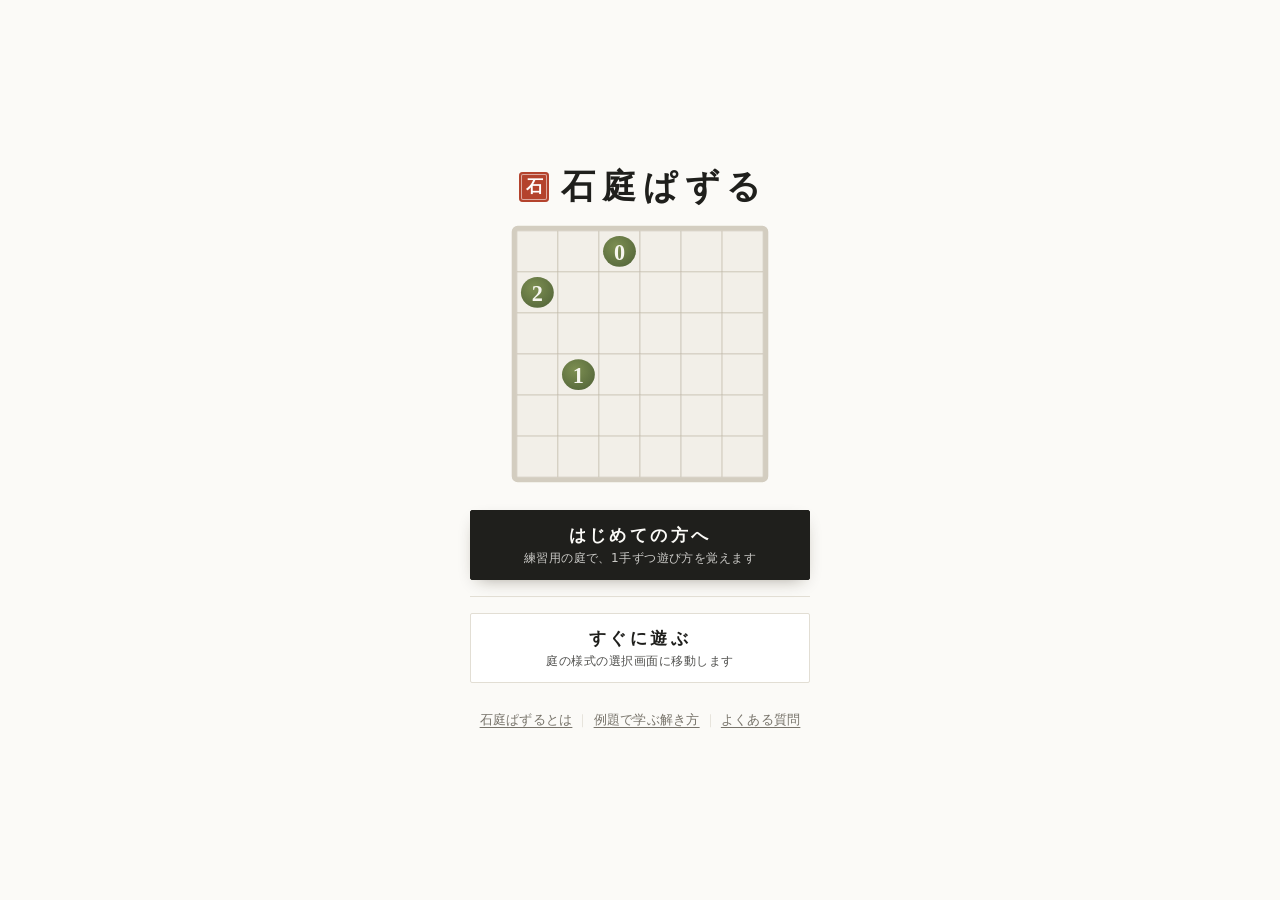
==== commit 6616f0c3: "v2.4.2: links between the game and the reading pages — 石庭ぱずるとは / 例題で学ぶ解き方 / よくある質問 on the title scre" ====
--- a/index.html
+++ b/index.html
@@ -3,17 +3,17 @@
 <head>
 <meta charset="utf-8">
 <meta name="viewport" content="width=device-width,initial-scale=1,viewport-fit=cover">
-<meta http-equiv="Content-Security-Policy" content="default-src 'self'; script-src 'sha256-H4VolUVzAzl2puuQNn9fU8KSKX3/MeM8VnWhk8HGtBQ=' 'sha256-ZgSf10eDrilzN5NNgUy1027sfnDCsRBzr9VFnwRD57Y=' 'sha256-DRaCWRm72jVA4iWVv39Pr/HXl2xWWyQRSkTWiZNuUCo=' 'sha256-+R7pnIRLI8kfmf7xP1w2nuLk8AT3VVh1wG8szeXnAw8=' 'strict-dynamic' https://www.googletagmanager.com; worker-src 'self' blob:; child-src 'self' blob:; style-src 'self' 'unsafe-inline' https://fonts.googleapis.com; font-src https://fonts.gstatic.com; img-src 'self' data: https://*.google-analytics.com https://*.analytics.google.com https://*.googletagmanager.com https://*.g.doubleclick.net https://*.google.com; connect-src 'self' https://fonts.googleapis.com https://fonts.gstatic.com https://*.google-analytics.com https://*.analytics.google.com https://*.googletagmanager.com https://*.g.doubleclick.net https://*.google.com; frame-src 'none'; manifest-src 'self'; object-src 'none'; base-uri 'none'; form-action 'none'; upgrade-insecure-requests">
+<meta http-equiv="Content-Security-Policy" content="default-src 'self'; script-src 'sha256-H4VolUVzAzl2puuQNn9fU8KSKX3/MeM8VnWhk8HGtBQ=' 'sha256-ZgSf10eDrilzN5NNgUy1027sfnDCsRBzr9VFnwRD57Y=' 'sha256-pAjlXgJZdXxKsUVYdbqQ5TEwU1dC4fQmR37pLW8uLak=' 'sha256-+R7pnIRLI8kfmf7xP1w2nuLk8AT3VVh1wG8szeXnAw8=' 'strict-dynamic' https://www.googletagmanager.com; worker-src 'self' blob:; child-src 'self' blob:; style-src 'self' 'unsafe-inline' https://fonts.googleapis.com; font-src https://fonts.gstatic.com; img-src 'self' data: https://*.google-analytics.com https://*.analytics.google.com https://*.googletagmanager.com https://*.g.doubleclick.net https://*.google.com; connect-src 'self' https://fonts.googleapis.com https://fonts.gstatic.com https://*.google-analytics.com https://*.analytics.google.com https://*.googletagmanager.com https://*.g.doubleclick.net https://*.google.com; frame-src 'none'; manifest-src 'self'; object-src 'none'; base-uri 'none'; form-action 'none'; upgrade-insecure-requests">
 <meta name="referrer" content="strict-origin-when-cross-origin">
 <meta name="google-adsense-account" content="ca-pub-5888401648545585">
-<meta name="description" content="石庭ぱずるは、ブラウザで無料で遊べる和風のパズルゲームです。苔石の数字を手がかりに枯山水の庭へ石を置く、ロジックパズル（論理パズル）。登録不要でスマホ・PC対応、脳トレや暇つぶしにも。">
+<meta name="description" content="石庭ぱずるは、ブラウザで無料で遊べる和風のパズルゲームです。苔石の数字を手がかりに枯山水の庭へ石を置く、ロジックパズル（論理パズル）。登録不要でスマホ・PC対応、頭の体操や暇つぶしにも。">
 <meta name="theme-color" content="#fbfaf7">
 <meta name="apple-mobile-web-app-capable" content="yes">
 <meta name="mobile-web-app-capable" content="yes">
 <meta name="apple-mobile-web-app-title" content="石庭ぱずる">
 <meta name="apple-mobile-web-app-status-bar-style" content="default">
 <meta property="og:title" content="石庭ぱずる｜無料の和風パズルゲーム">
-<meta property="og:description" content="石庭ぱずるは、ブラウザで無料で遊べる和風のパズルゲームです。苔石の数字を手がかりに枯山水の庭へ石を置く、ロジックパズル（論理パズル）。登録不要でスマホ・PC対応、脳トレや暇つぶしにも。">
+<meta property="og:description" content="石庭ぱずるは、ブラウザで無料で遊べる和風のパズルゲームです。苔石の数字を手がかりに枯山水の庭へ石を置く、ロジックパズル（論理パズル）。登録不要でスマホ・PC対応、頭の体操や暇つぶしにも。">
 <meta property="og:type" content="website">
 <meta property="og:url" content="https://puzzle-sekitei.jp/">
 <meta property="og:site_name" content="石庭ぱずる">
@@ -1150,6 +1150,26 @@
 #gateBoard.done .gb-frame{stroke:var(--hl);transition:stroke .6s}
 .gate-art.gate-garden{width:min(260px,72vw);overflow:visible}
 @media (max-height:640px){.gate-art.gate-garden{width:min(210px,60vw)}}
+
+/* the name at the top left: back to the garden (from 遊び方・コツ…) */
+#brandHome{cursor:pointer;-webkit-tap-highlight-color:transparent}
+#brandHome .brandlink{color:inherit;text-decoration:none}
+#brandHome .brandlink:focus-visible{outline:2px solid var(--shu);outline-offset:4px;border-radius:2px}
+@media (hover:hover){#brandHome:hover .seal{filter:brightness(1.08)}}
+
+/* site only (added by build_seo.py): links from the game to the reading pages */
+.gate-reads{display:flex;flex-wrap:wrap;justify-content:center;gap:4px 0;font-size:12.5px;letter-spacing:.02em;white-space:nowrap;animation:gateMenu .8s ease-out 1.8s both}
+.gate-reads a{color:var(--muted);text-underline-offset:3px;white-space:nowrap}
+.gate-reads a:hover{color:var(--ink)}
+.gate-reads a+a::before{content:"\FF5C";display:inline-block;margin:0 4px;color:var(--line);text-decoration:none}
+.readmore h2{margin-bottom:10px}
+.readlinks{list-style:none;margin:0;padding:0;display:grid;gap:10px}
+.readlinks a{display:block;border:1px solid var(--line);border-radius:3px;padding:10px 14px;text-decoration:none;color:var(--ink);background:var(--panel)}
+.readlinks a:hover{border-color:var(--ink)}
+.readlinks b{font-family:var(--display);font-size:14.5px;letter-spacing:.08em}
+.readlinks span{display:block;font-size:12px;line-height:1.7;color:var(--muted);margin-top:2px}
+@media (min-width:600px){.readlinks.two{grid-template-columns:1fr 1fr}}
+@media (prefers-reduced-motion:reduce){.gate-reads{animation:none}}
 </style>
 <style>
 :root{color-scheme:light}
@@ -1180,8 +1200,8 @@
 <script type="application/ld+json">
 {"@context":"https://schema.org","@type":["VideoGame","WebApplication"],"name":"石庭ぱずる","alternateName":["石庭パズル","せきていぱずる"],"url":"https://puzzle-sekitei.jp/",
  "description":"ブラウザで遊べる無料の和風パズルゲーム。苔石の数字を手がかりに、枯山水の庭へ石を置くロジックパズル（論理パズル）です。どの庭も推理だけで解けます。",
- "inLanguage":"ja","genre":["パズル","パズルゲーム","ロジックパズル","論理パズル","ペンシルパズル","脳トレ"],
- "keywords":"パズル, 無料パズル, パズルゲーム, ロジックパズル, 論理パズル, ペンシルパズル, 脳トレ, 和風, 枯山水","applicationCategory":"GameApplication","operatingSystem":"Any",
+ "inLanguage":"ja","genre":["パズル","パズルゲーム","ロジックパズル","論理パズル","ペンシルパズル","推理パズル"],
+ "keywords":"パズル, 無料パズル, パズルゲーム, ロジックパズル, 論理パズル, ペンシルパズル, 推理パズル, 頭の体操, 和風, 枯山水","applicationCategory":"GameApplication","operatingSystem":"Any",
  "gamePlatform":["Web browser"],"isAccessibleForFree":true,"offers":{"@type":"Offer","price":"0","priceCurrency":"JPY"}}
 </script>
 <script type="application/ld+json">
@@ -1189,9 +1209,9 @@
 </script>
 <div class="wrap">
   <header class="top">
-    <div class="brand">
+    <div class="brand" id="brandHome" title="庭へ戻る">
       <span class="seal" aria-hidden="true">石</span>
-      <h1>石庭ぱずる</h1>
+      <h1><a href="./" class="brandlink">石庭ぱずる</a></h1>
     </div>
     <div class="topbtns"><div class="topmenu" id="topMenu"><button class="btn" type="button" data-jump="rulesTop">遊び方</button><button class="btn" type="button" id="tipsDesk">コツ</button><button class="btn" type="button" data-jump="recTop">記録</button><button class="btn" type="button" data-jump="soundTop">設定</button><button class="btn" type="button" data-jump="termsTop">規約等</button></div><button class="btn em" type="button" id="gardenBtn">庭を変える</button><button class="menubtn" type="button" id="menuBtn" aria-label="メニュー" aria-expanded="false" aria-controls="topMenu"><i></i><i></i><i></i></button></div>
   </header>
@@ -1340,9 +1360,10 @@
       </div>
       <button class="btn tutgo" type="button" data-tut>基本を学ぶ</button>
     </section>
+    <section data-tab="rules" class="readmore"><h2>もっと知りたい方へ</h2><ul class="readlinks"><li><a href="intro/"><b>石庭ぱずるとは</b><span>どんなパズルか、ルールと特徴、楽しみ方をまとめています。</span></a></li><li><a href="tips/example/"><b>例題で学ぶ解き方</b><span>六間の庭を1つ、最初の一手から最後の石まで解いていきます。</span></a></li><li><a href="faq/"><b>よくある質問</b><span>料金、記録の保存、難しさ、スマホでの遊び方などの疑問に答えます。</span></a></li></ul></section>
     <section data-tab="tips" id="tipsTop" class="tipsnav">
       <h2>解き方のコツ</h2>
-      <ol class="tipnav" id="tipNav" aria-label="解き方のコツの目次"></ol>
+      <ol class="tipnav" id="tipNav" aria-label="解き方のコツの目次"></ol><ul class="readlinks" style="margin-top:14px"><li><a href="tips/example/"><b>例題で学ぶ解き方</b><span>六間の庭を1つ、最初の一手から最後の石まで解いていきます。</span></a></li><li><a href="faq/"><b>よくある質問</b><span>料金、記録の保存、難しさ、スマホでの遊び方などの疑問に答えます。</span></a></li></ul>
     </section>
     <section data-tab="tips" id="tipNormal" data-tip="六間・八間">
       <h2>解き方のコツ（六間・八間）</h2>
@@ -1694,6 +1715,7 @@
       <hr class="gate-sep">
       <button type="button" class="btn gf-b" id="gatePlay"><span class="gc-h">すぐに遊ぶ</span><span class="gc-s">庭の様式の選択画面に移動します</span></button>
     </div>
+    <nav class="gate-reads" aria-label="読みもの"><a href="intro/">石庭ぱずるとは</a><a href="tips/example/">例題で学ぶ解き方</a><a href="faq/">よくある質問</a></nav>
   </div>
   </div>
 <dialog class="intro" id="intro" aria-labelledby="introTitle">
@@ -2750,6 +2772,12 @@
   $('resumeBtn').onclick=()=>{S.started=true;hideVeil();startClock();};
 }
 $('pauseBtn').onclick=pauseGame;
+// the name at the top left: from 遊び方・コツ・記録… (or 庭を変える) back to the garden; on the garden itself it does nothing
+$('brandHome').addEventListener('click',e=>{e.preventDefault();
+  if(!$('gate').hidden)return;
+  if(pick.open){Sound.play('tap');closePick();return;}
+  if(view!=='game'){Sound.play('tap');toGame();}});
+
 let msgTimer=null;
 // a line may break after 、。！？： — a <wbr> goes after each (CSS keeps the rest of a phrase together)
 if(!document.documentElement.lang)document.documentElement.lang='ja';
